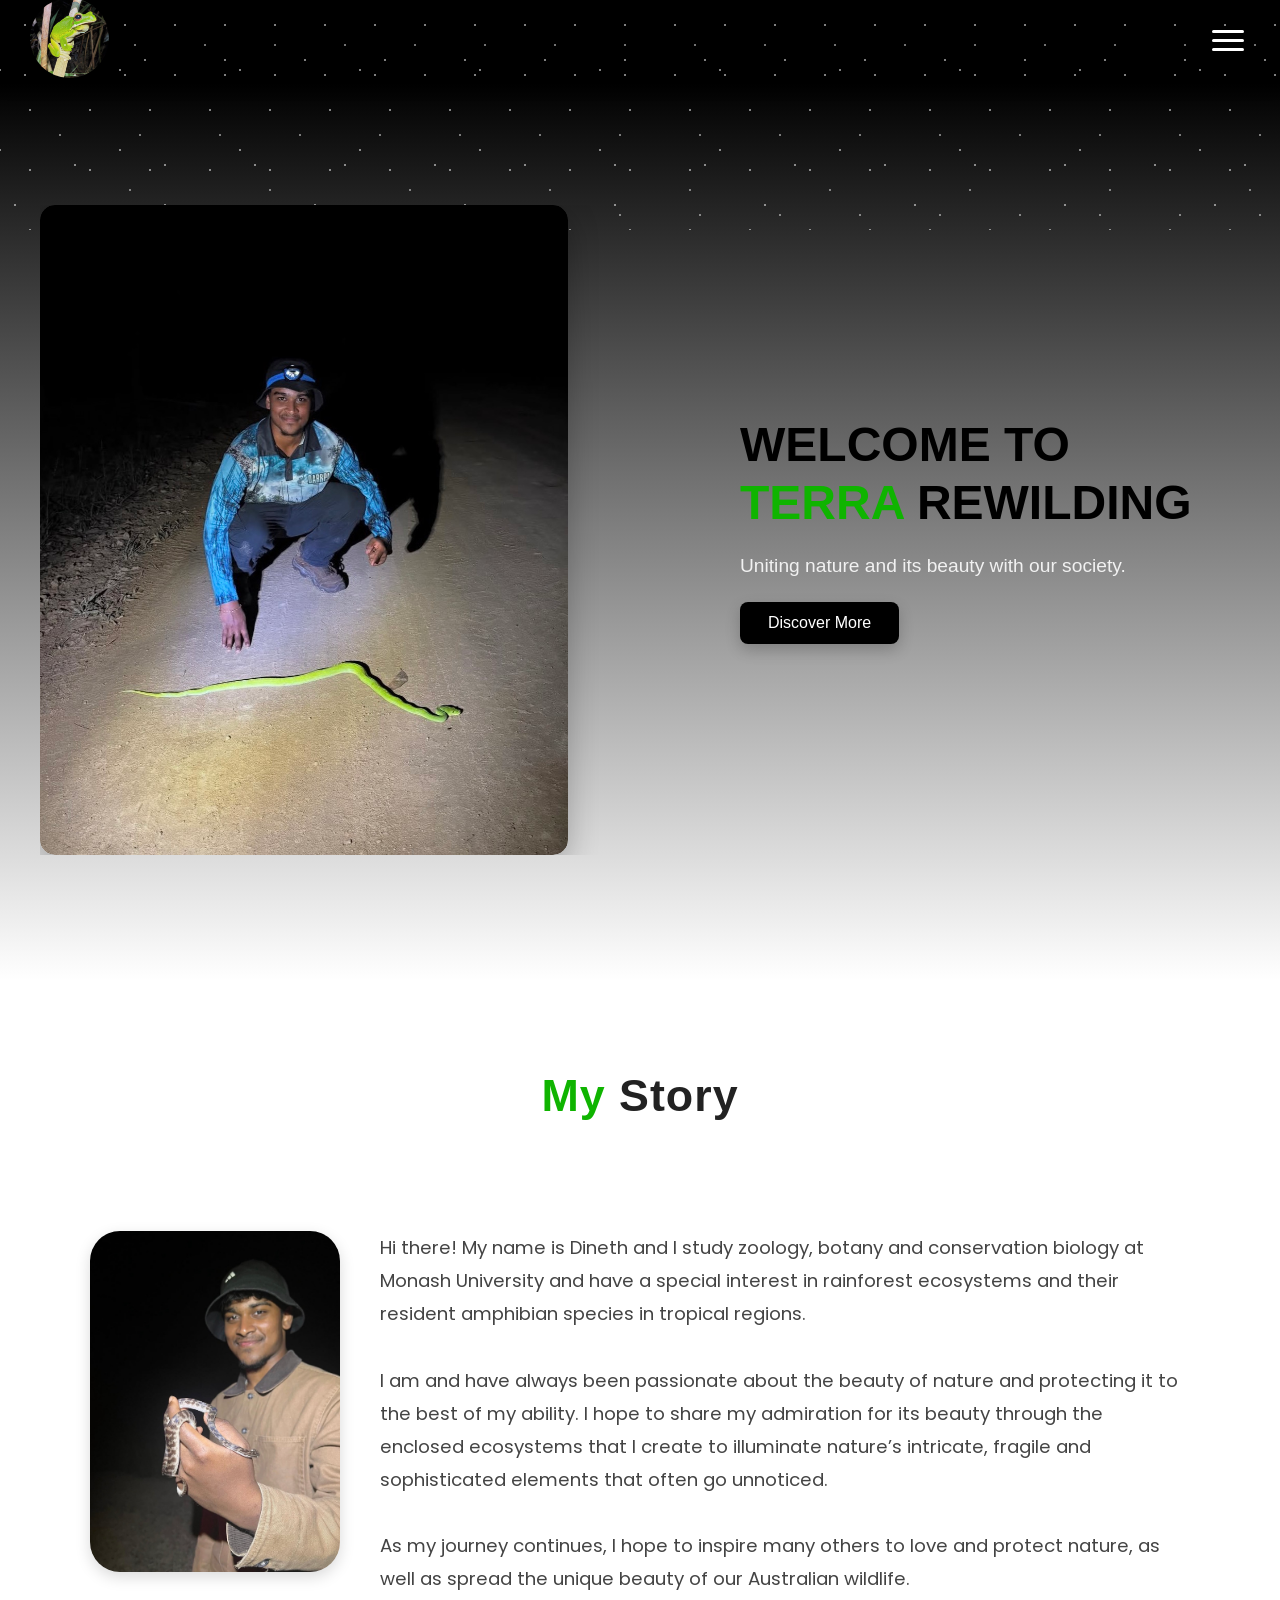
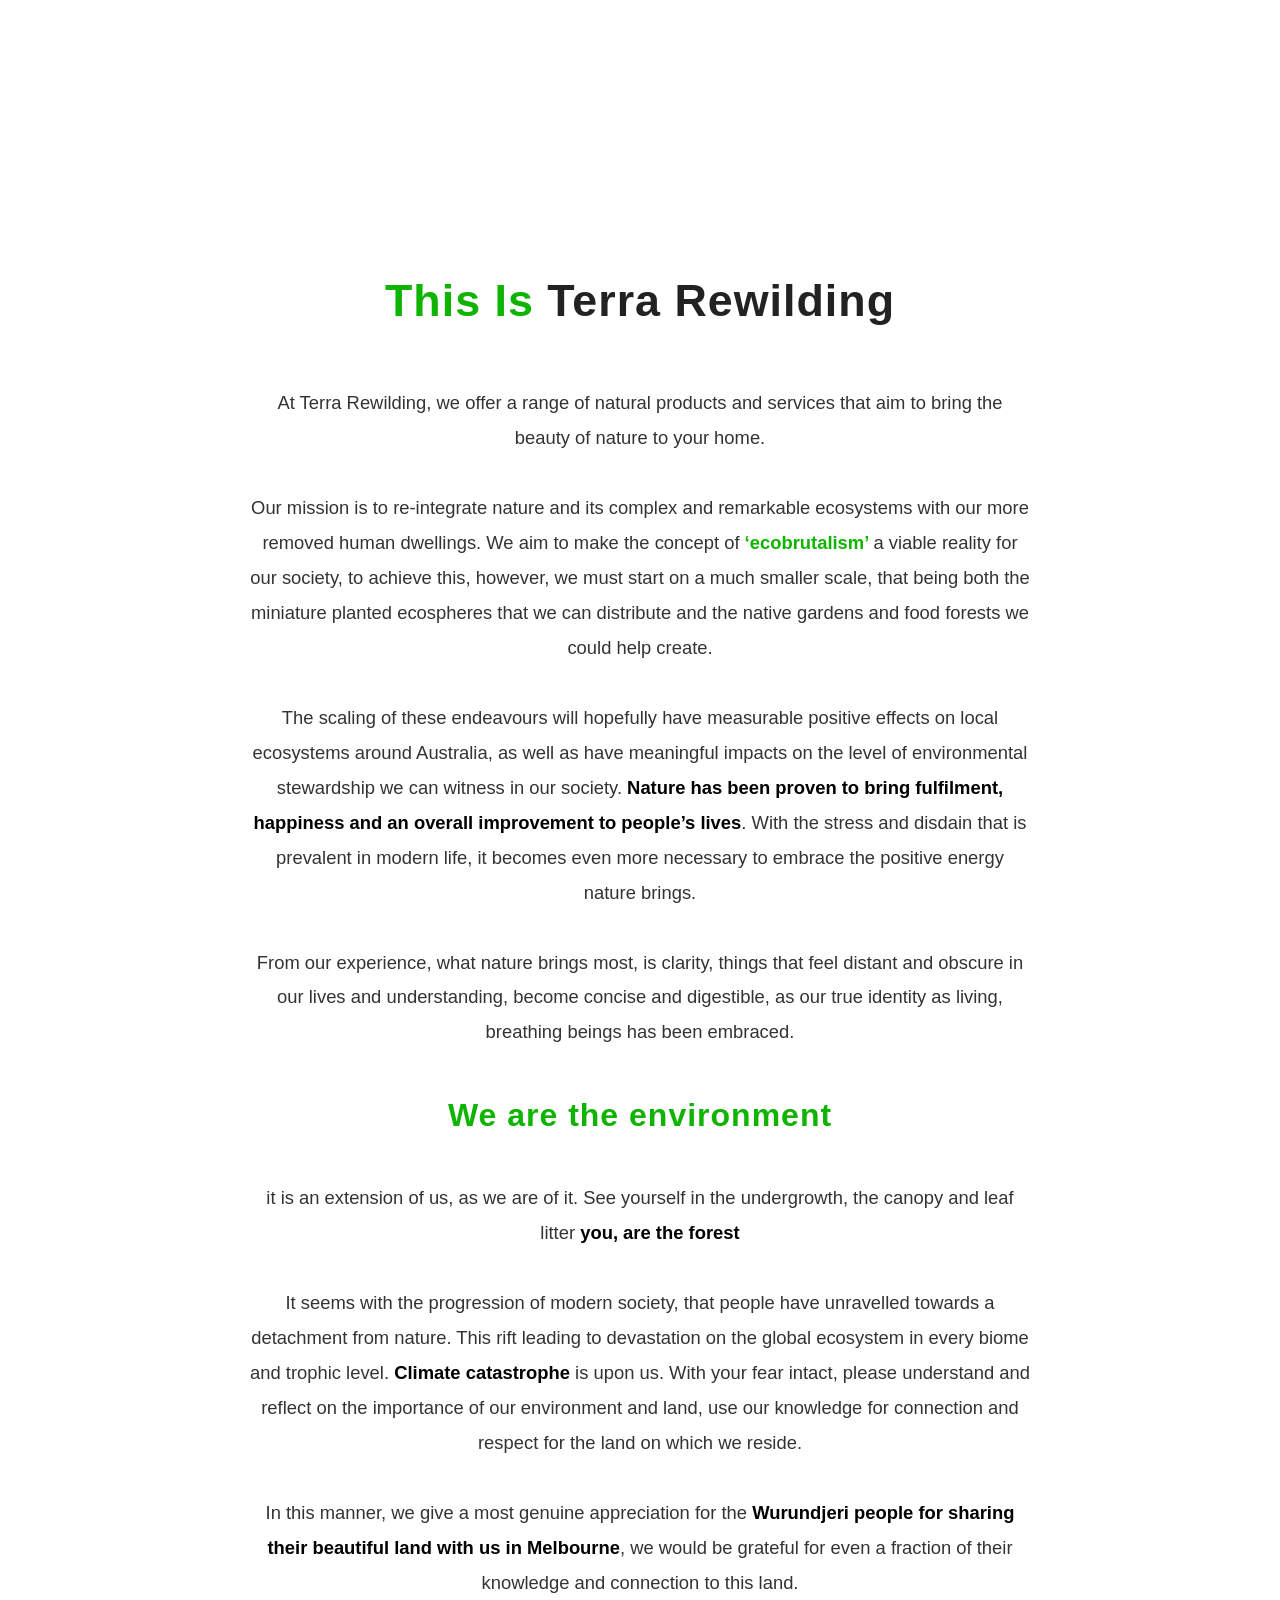
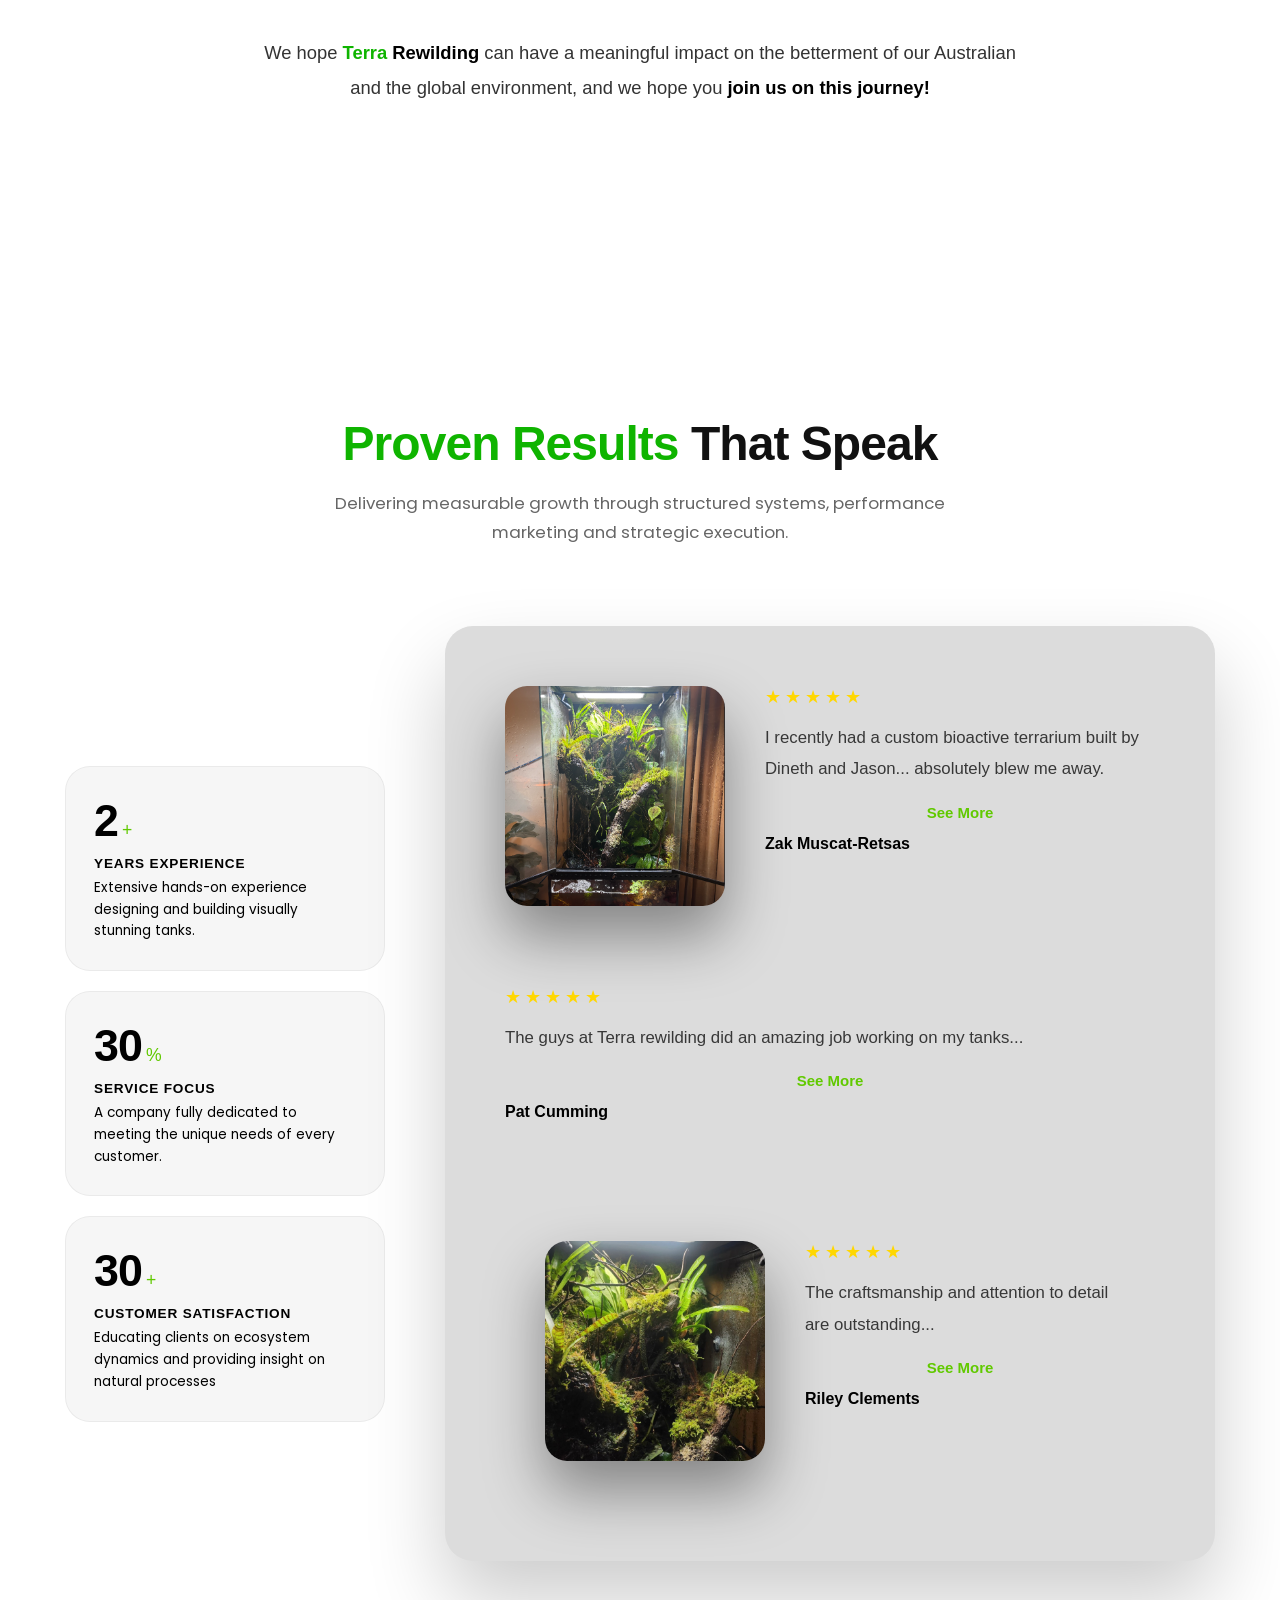
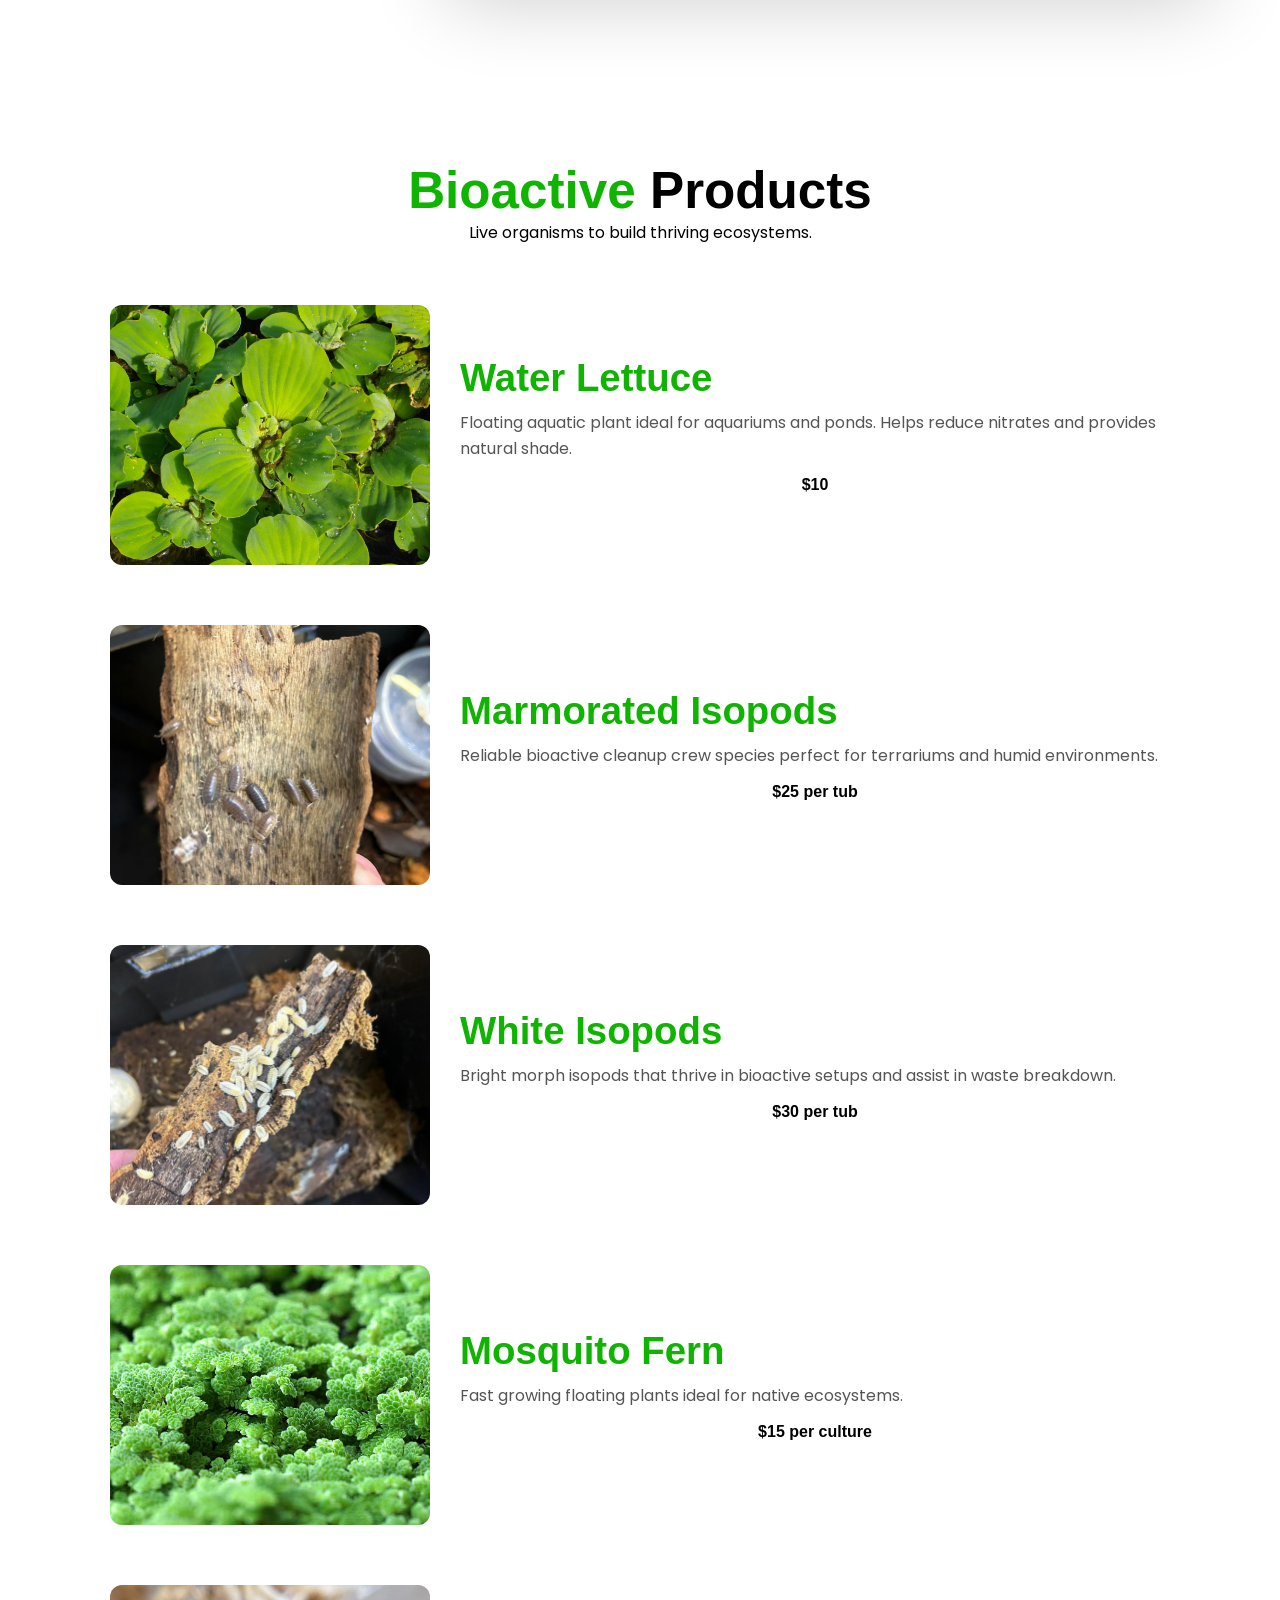
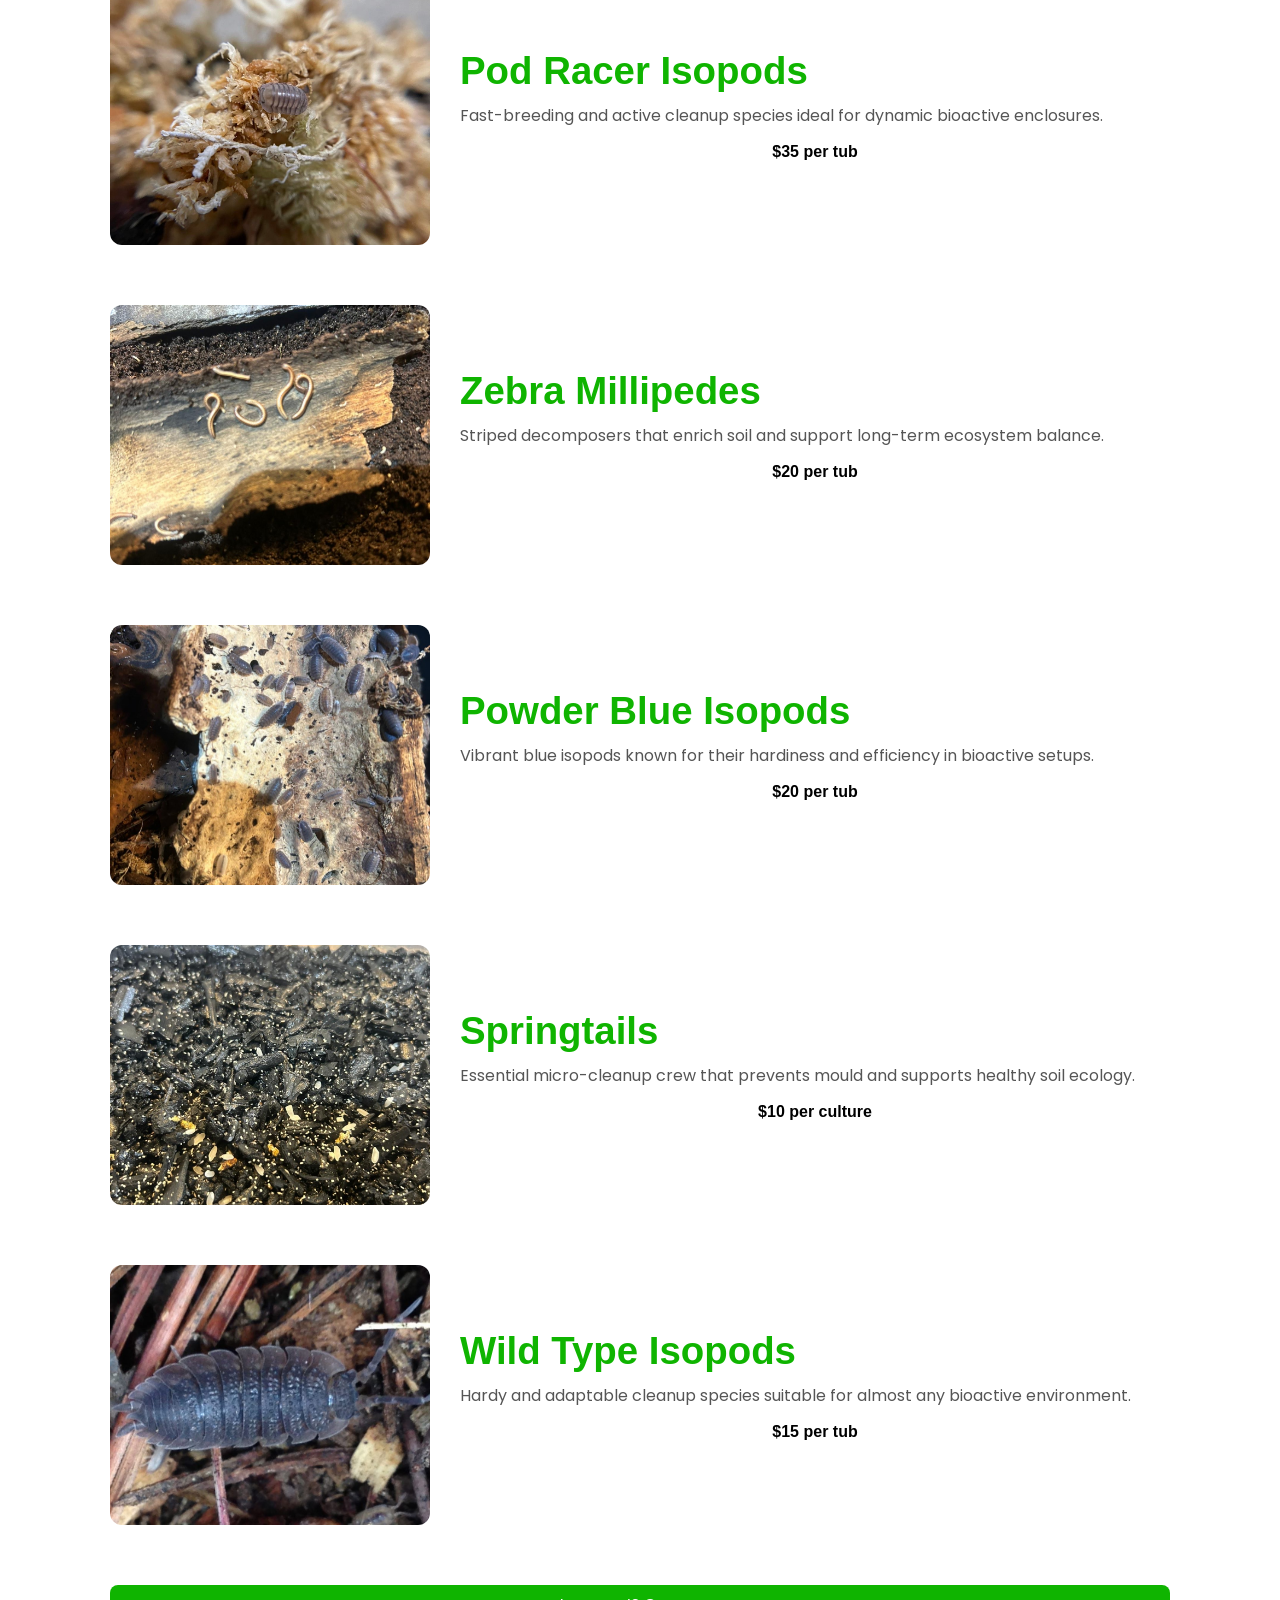
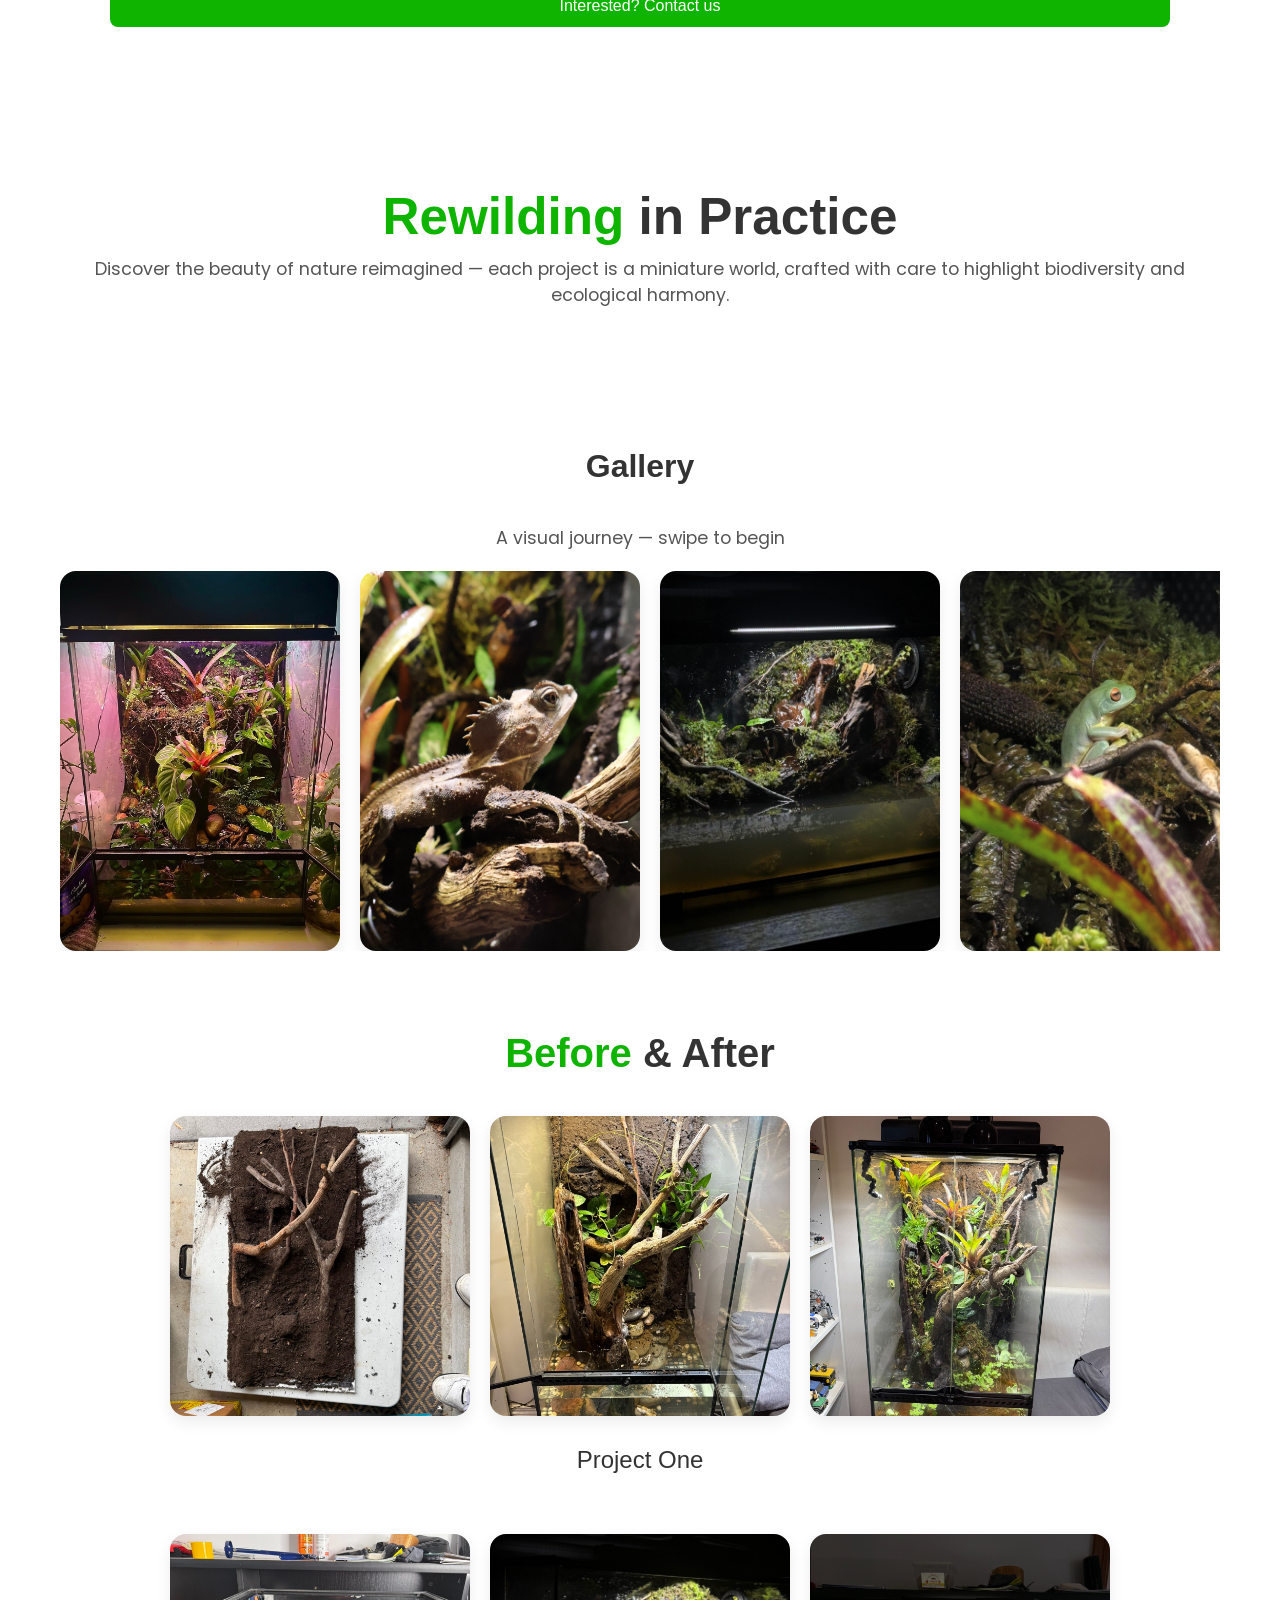
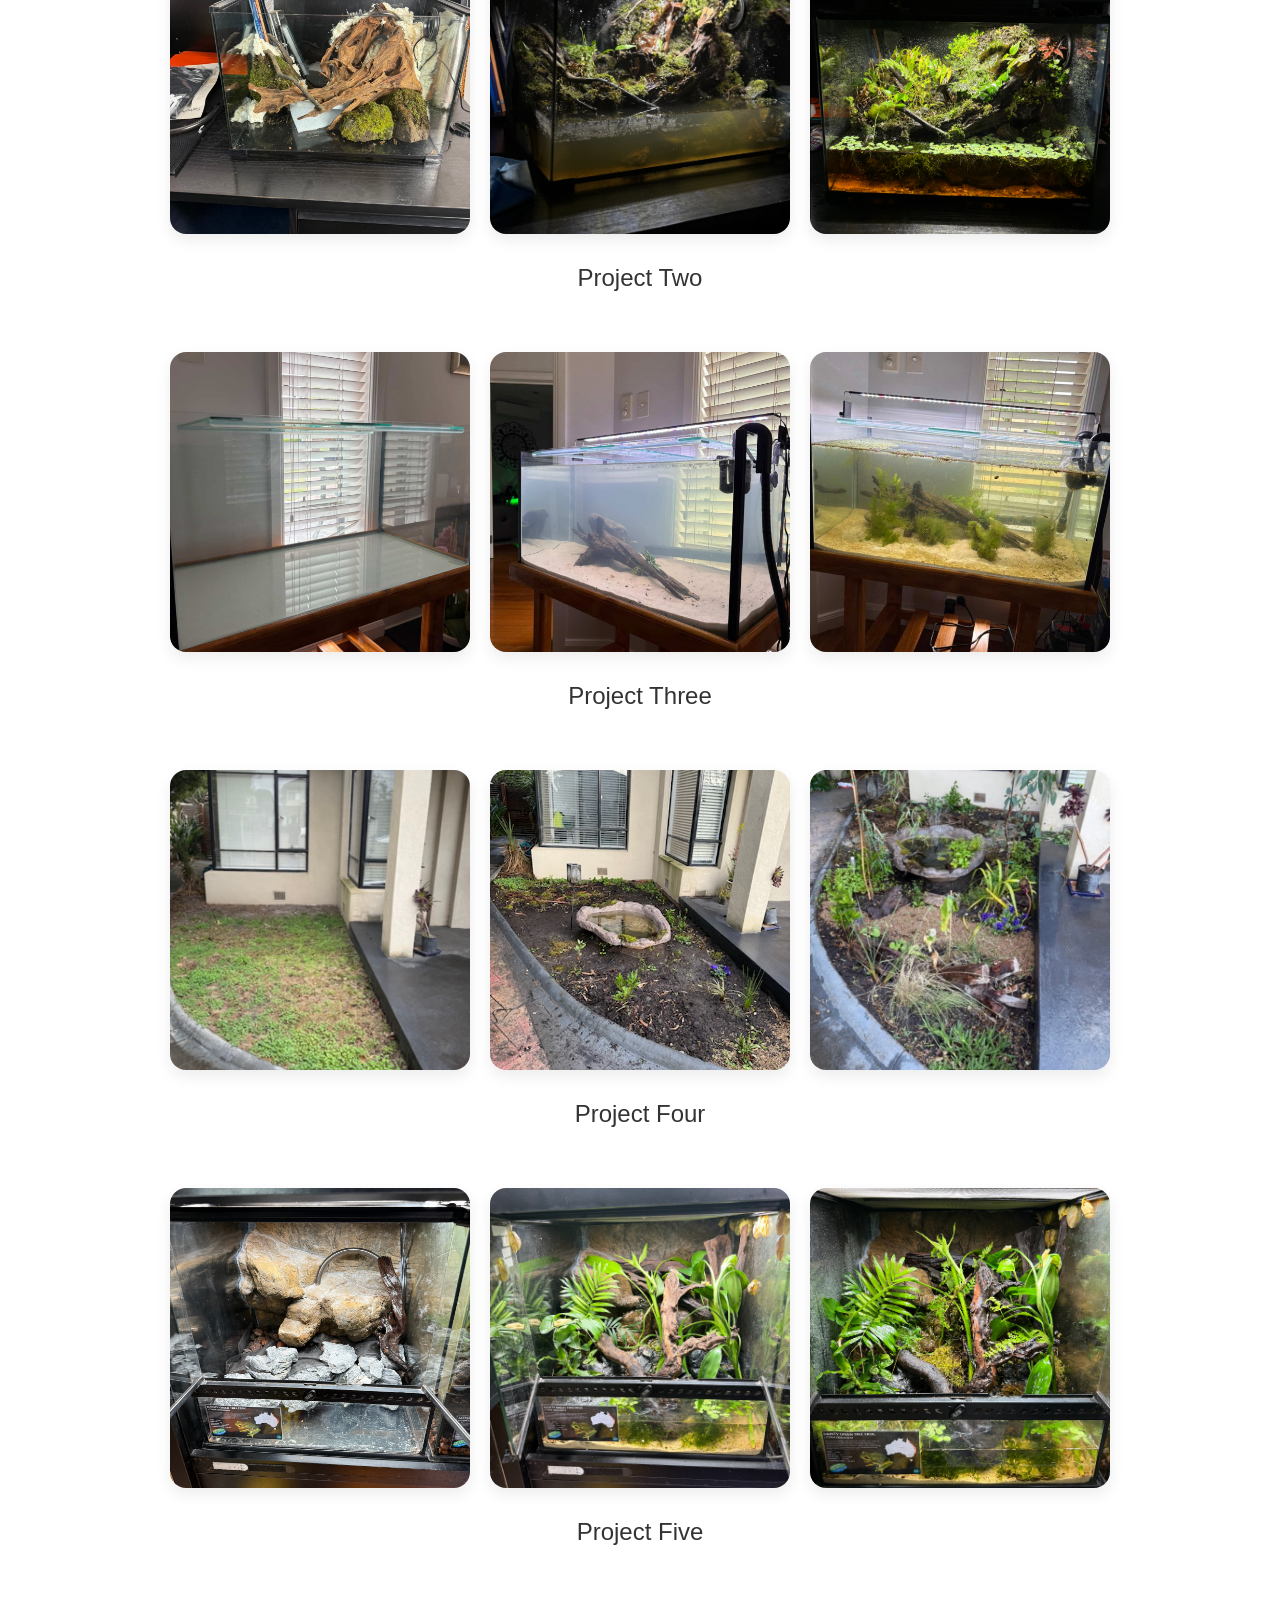
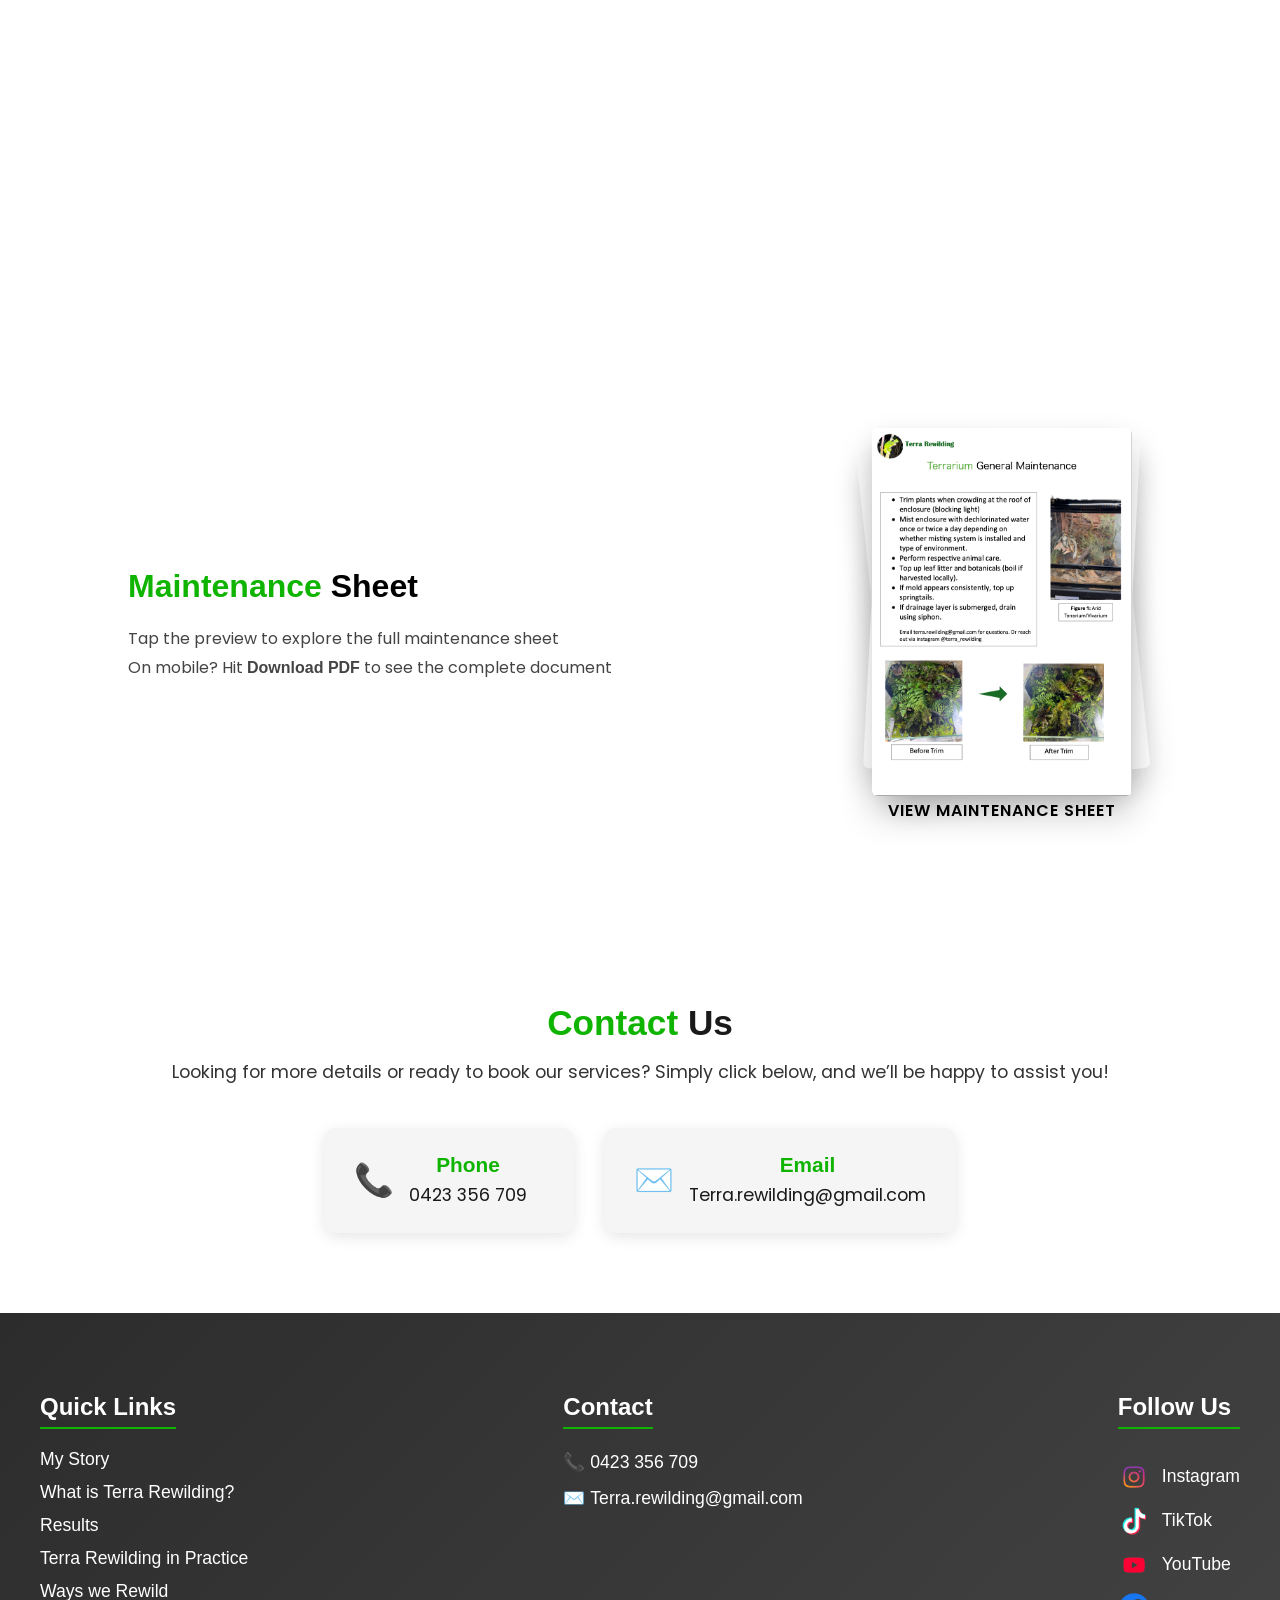
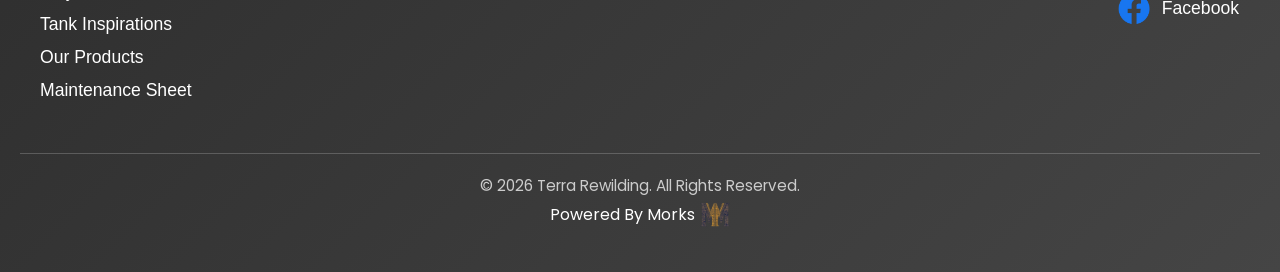
==== main.html @ 2441219f "Removed video section added more projects" ====
<!DOCTYPE html>
<html lang="en">
<head>
  <meta charset="UTF-8">
  <meta name="viewport" content="width=device-width, initial-scale=1.0">
  <title>Terra Rewilding - Home</title>
  <link rel="stylesheet" href="main.css">
  <link href="https://fonts.googleapis.com/css2?family=Caveat:wght@700&family=Poppins:wght@400;500;600&display=swap" rel="stylesheet">

</head>

<body>
  <!-- ⭐ Loading Screen -->
  <div class="loading-screen" id="loader">
    <h1 class="company-name">
      <span class="terra"><strong>Terra</strong></span>
      <span class="rewilding"><strong>Rewilding</strong></span>
    </h1>

    <div class="loader-dots">
      <span></span>
      <span></span>
      <span></span>
    </div>
    
  </div>


<!-- ================= NAV BAR ================= -->
<nav class="navbar">

  <!-- Left: Logo -->
  <div class="nav-logo">
    <img
      src="herophotos/4.jpg"
      alt="Terra Rewilding Logo"
      onclick="location.reload()"
    >
  </div>

  <!-- Center -->
  <div class="nav-center"></div>

  <!-- Right -->
  <div class="nav-right">
    <!-- Hamburger (DESKTOP + MOBILE) -->
    <div class="hamburger" onclick="toggleMenu()" role="button" aria-label="Toggle menu" aria-expanded="false">
      <span></span>
      <span></span>
      <span></span>
    </div>
  </div>

</nav>
<!-- =============== END NAV BAR =============== -->


<!-- ================= DROPDOWN MENU ================= -->
<div class="mobile-menu" id="mobileMenu" role="menu">
  <div class="stars"></div>

  <a href="#me" onclick="closeMenu()">My Story</a>
  <a href="#about" onclick="closeMenu()">What is Terra Rewilding?</a>
  <a href="#review" onclick="closeMenu()">Results</a>
  <a href="#profile" onclick="closeMenu()">Terra Rewilding in Practice</a>
  <a href="#services" onclick="closeMenu()">Ways we Rewild</a>
  <a href="#Inspirations" onclick="closeMenu()">Tank Inspirations</a>
  <a href="#products" onclick="closeMenu()">Our Products</a>
  <a href="#Maintenance" onclick="closeMenu()">Maintenance Sheet</a>
  <a href="#contact" onclick="closeMenu()">Contacts</a>
</div>




  <!-- ================= HERO SECTION ================= -->
  <section class="hero-section">
    <div class="hero-container">

      <!-- Left: Photo Slider -->
      <div class="hero-left">
        <div class="slider hero-slider">
          <div class="slide active">
            <img src="herophotos/2.jpg" alt="Nature Photo 2">
          </div>
          <div class="slide">
            <img src="herophotos/3.jpg" alt="Nature Photo 3">
          </div>
          <div class="slide">
            <img src="herophotos/4.jpg" alt="Nature Photo 4">
          </div>
          <div class="slide">
            <img src="herophotos/5.jpg" alt="Nature Photo 5">
          </div>
        </div>
      </div>

      <!-- Right: Hero Text -->
      <div class="hero-right">
        <h1 class="hero-title"> WELCOME TO
          <span class="green"> TERRA</span> REWILDING</h1>
        
        <p>
          Uniting nature and its beauty with our society. 
        </p>
        <a href="#me" class="discover-btn">Discover More</a>
      </div>

    </div>
  </section>
  <!-- =============== END HERO SECTION =============== -->




  <!-- ================= ABOUT ME SECTION ================= -->
  <section id="me" class="me-section">
    <div class="aboutme-container">
      <h2 class="section-title">
        <span class="green">My</span> Story
      </h2>

      <div class="aboutme-content">
        <div class="aboutme-image">
          <img src="photos/Dineth.jpg" alt="Portrait of Dineth">
        </div>

        <div class="aboutme-text">
          <p>
            Hi there! My name is Dineth and I study zoology, botany and conservation biology at Monash University and have a special interest in rainforest ecosystems and their resident amphibian species in tropical regions. <br> <br>

            I am and have always been passionate about the beauty of nature and protecting it to the best of my ability. I hope to share my admiration for its beauty through the enclosed ecosystems that I create to illuminate nature’s intricate, fragile and sophisticated elements that often go unnoticed. <br> <br>
            
            As my journey continues, I hope to inspire many others to love and protect nature, as well as spread the unique beauty of our Australian wildlife.          </p>
        </div>
      </div>
    </div>
  </section>
  <!-- =============== END ABOUT ME ================= -->



<!-- ================= ABOUT US SECTION ================= -->
<section id="about" class="aboutus-section">
  <div class="aboutus-container">

    <h2 class="section-title">
      <span class="green">This Is</span> Terra Rewilding
    </h2>

    <div class="aboutus-text">
      <p>
At Terra Rewilding, we offer a range of natural products and services that aim to bring the beauty of nature to your home. <br> <br>
Our mission is to re-integrate nature and its complex and remarkable ecosystems with our more removed human dwellings. We aim to make the concept of <strong> <span class="green">‘ecobrutalism’</span> </strong> a viable reality for our society, to achieve this, however, we must start on a much smaller scale, that being both the miniature planted ecospheres that we can distribute and the native gardens and food forests we could help create. <br> <br>
The scaling of these endeavours will hopefully have measurable positive effects on local ecosystems around Australia, as well as have meaningful impacts on the level of environmental stewardship we can witness in our society. <strong> Nature has been proven to bring fulfilment, happiness and an overall improvement to people’s lives</strong>. With the stress and disdain that is prevalent in modern life, it becomes even more necessary to embrace the positive energy nature brings.<br> <br>
From our experience, what nature brings most, is clarity, things that feel distant and obscure in our lives and understanding, become concise and digestible, as our true identity as living, breathing beings has been embraced. <br> <br> <strong> <span class="we" class="green">We are the environment</span></strong><br><br> 
it is an extension of us, as we are of it. See yourself in the undergrowth, the canopy and leaf litter
<strong>you, are the forest</strong> <br> <br>
It seems with the progression of modern society, that people have unravelled towards a detachment from nature. This rift leading to devastation on the global ecosystem in every biome and trophic level. <strong>Climate catastrophe</strong> is upon us. With your fear intact, please understand and reflect on the importance of our environment and land, use our knowledge for connection and respect for the land on which we reside.<br> <br>
In this manner, we give a most genuine appreciation for the <strong>Wurundjeri people for sharing their beautiful land with us in Melbourne</strong>, we would be grateful for even a fraction of their knowledge and connection to this land. <br> <br>We hope <strong><span class="green">Terra</span> Rewilding</strong> can have a meaningful impact on the betterment of our Australian and the global environment, and we hope you<strong> join us on this journey! </strong>
      </p>
    </div>

  </div>
</section>
<!-- =============== END ABOUT US ================= -->







<!------------Rewvies-->

<section class="premium-section" id="review">
  <div class="section-header">
    <h2><span class="green">Proven Results</span> That Speak</h2>
    <p>
      Delivering measurable growth through structured systems,
      performance marketing and strategic execution.
    </p>
  </div>

  <div class="premium-container">

    <!-- LEFT STATS -->
    <div class="stats">

      <div class="stat-card">
        <div class="stat-number">
          <span class="counter" data-target="5">0</span>
          <span class="suffix">+</span>
        </div>
        <h4>Years Experience</h4>
        <p>Extensive hands-on experience designing and building visually stunning tanks.</p>
      </div>

      <div class="stat-card">
        <div class="stat-number">
          <span class="counter" data-target="100">0</span>
          <span class="suffix">%</span>
        </div>
        <h4>Service Focus</h4>
        <p>A company fully dedicated to meeting the unique needs of every customer.</p>
      </div>

      <div class="stat-card">
        <div class="stat-number">
          <span class="counter" data-target="100">0</span>
          <span class="suffix">+</span>
        </div>
        <h4>Customer Satisfaction</h4>
        <p>Educating clients on ecosystem dynamics and providing insight on natural processes</p>
      </div>

    </div>

    <!-- RIGHT REVIEW -->
    <div class="review-wrapper">
      <div class="review-track">

        <!-- REVIEW 1 -->
        <div class="review active">
          <img src="review-img/zak1.png" alt="Zak Review">

          <div class="review-content">
            <div class="stars">★★★★★</div>

            <p class="review-text">
              <span class="short-text">
                I recently had a custom bioactive terrarium built by Dineth and Jason... absolutely blew me away.
              </span>

              <span class="full-text">
                I recently had a custom bioactive terrarium built by Dineth and Jason for my Boyd’s forest dragons, and the result honestly blew me away.

                The level of detail is next level, they’ve gone to incredible lengths to replicate the exact terrain and environment these animals come from. It doesn’t just look amazing, it feels like a real, living ecosystem.
                
                Every element has clearly been thought through and placed with purpose, creating something that’s both visually incredible and perfectly suited for the animal it’s built for.
                
                What really stood out was their knowledge and craftsmanship. This isn’t just a terrarium, it’s a fully self sustaining environment designed to replicate nature as closely as possible, and you can tell they genuinely care about getting it right.
                
                The whole process was seamless, and the final product exceeded expectations in every way.
                
                If you’re even considering going bioactive, do yourself a favour and go with Dineth and Jason. This is seriously top tier work.
              </span>
            </p>

            <button class="see-more-btn">See More</button>

            <div class="review-meta">
              <h3>Zak Muscat-Retsas</h3>
            </div>
          </div>
        </div>

        <!-- REVIEW 2 -->
        <div class="review">
          <div class="review-content">
            <div class="stars">★★★★★</div>

            <p class="review-text">
              <span class="short-text">
                The guys at Terra rewilding did an amazing job working on my tanks...
              </span>

              <span class="full-text">
                The guys at Terra rewilding did an amazing job working on a few of my tanks. They set up some amazing habitats for some different gecko species. They did a great job adjusting the tanks to my specific needs and those of the species involved. Every time I feed the geckos I can see them using the entire habitat and the tanks look much more interesting than a basic sand and ornament set up. It’s cool to see the plants growing in. Would definitely give these guys a call if you want a custom natural habitat for your pets!
        
                
              </span>
            </p>

            <button class="see-more-btn">See More</button>

            <div class="review-meta">
              <h3>Pat Cumming</h3>
            </div>
          </div>
        </div>

        <!-- REVIEW 3 -->
        <div class="review">

          <div class="review active">
          <img src="review-img/zak.jpg" alt="Zak Review">

          <div class="review-content">

            <div class="stars">★★★★★</div>

            <p class="review-text">
              <span class="short-text">
                The craftsmanship and attention to detail are outstanding...
              </span>

              <span class="full-text">
                The craftsmanship and attention to detail are outstanding and it’s clear a lot of care went into designing something both beautiful and functional for the animals. Everything was professionally finished, well thought out and designed to a very high standard. Communication throughout the process was excellent and the final result exceeded my expectations. I highly recommend to anyone looking for a high-quality custom terrarium hardscape
              </span>
            </p>

            <button class="see-more-btn">See More</button>

            <div class="review-meta">
              <h3>Riley Clements</h3>
            </div>
          </div>
          </div>
        </div>

      </div>
    </div>

  </div>
</section>

  <!-- ================= END OF REWIVES ================= -->

  <section id="products">

    <div class="products-header">
      <h2><span class="green">Bioactive</span> Products</h2>
      <p>Live organisms to build thriving ecosystems.</p>
    </div>
  
    <!-- WATER LETTUCE -->
    <div class="product-item">
      <img src="products/water.png" alt="Water Lettuce">
      <div class="product-info">
        <h3>Water Lettuce</h3>
        <p>Floating aquatic plant ideal for aquariums and ponds. Helps reduce nitrates and provides natural shade.</p>
        <div class="price">$10</div>
      </div>
    </div>
  
    <!-- MARMORATED ISOPODS -->
    <div class="product-item">
      <img src="products/marmoratediso.png" alt="Marmorated Isopods">
      <div class="product-info">
        <h3>Marmorated Isopods</h3>
        <p>Reliable bioactive cleanup crew species perfect for terrariums and humid environments.</p>
        <div class="price">$25 per tub</div>
      </div>
    </div>
  
    <!-- WHITE ISOPODS -->
    <div class="product-item">
      <img src="products/whiteiso.png" alt="White Isopods">
      <div class="product-info">
        <h3>White Isopods</h3>
        <p>Bright morph isopods that thrive in bioactive setups and assist in waste breakdown.</p>
        <div class="price">$30 per tub</div>
      </div>
    </div>
  
    <!-- MOSQUITO LARVAE -->
    <div class="product-item">
      <img src="products/mosquito.png" alt="Mosquito Fern">
      <div class="product-info">
        <h3>Mosquito Fern</h3>
        <p>Fast growing floating plants ideal for native ecosystems.</p>
        <div class="price">$15 per culture</div>
      </div>
    </div>
  
    <!-- POD RACER ISOPODS -->
    <div class="product-item">
      <img src="products/racer.png" alt="Pod Racer Isopods">
      <div class="product-info">
        <h3>Pod Racer Isopods</h3>
        <p>Fast-breeding and active cleanup species ideal for dynamic bioactive enclosures.</p>
        <div class="price">$35 per tub</div>
      </div>
    </div>
  
    <!-- ZEBRA MILLIPEDE -->
    <div class="product-item">
      <img src="products/zebra.png" alt="Zebra Millipedes">
      <div class="product-info">
        <h3>Zebra Millipedes</h3>
        <p>Striped decomposers that enrich soil and support long-term ecosystem balance.</p>
        <div class="price">$20 per tub</div>
      </div>
    </div>
  
    <!-- POWDER BLUE ISOPODS -->
    <div class="product-item">
      <img src="products/powerblue.png" alt="Powder Blue Isopods">
      <div class="product-info">
        <h3>Powder Blue Isopods</h3>
        <p>Vibrant blue isopods known for their hardiness and efficiency in bioactive setups.</p>
        <div class="price">$20 per tub</div>
      </div>
    </div>
  
    <!-- SPRINGTAILS -->
    <div class="product-item">
      <img src="products/spring.png" alt="Springtails">
      <div class="product-info">
        <h3>Springtails</h3>
        <p>Essential micro-cleanup crew that prevents mould and supports healthy soil ecology.</p>
        <div class="price">$10 per culture</div>
      </div>
    </div>
  
    <!-- WILD TYPE ISOPODS -->
    <div class="product-item">
      <img src="products/wild.png" alt="Wild Type Isopods">
      <div class="product-info">
        <h3>Wild Type Isopods</h3>
        <p>Hardy and adaptable cleanup species suitable for almost any bioactive environment.</p>
        <div class="price">$15 per tub</div>
      </div>
    </div>

    <a href="#contact" class="contact-btn">Interested? Contact us</a>

  
  </section>

  <!-- ================= PROFILE / PORTFOLIO SECTION ================= -->
  <section id="profile" class="portfolio-section">

    <!-- INTRO -->
    <div class="portfolio-box intro-box">
      <h2>
       <span class="green">Rewilding</span> in Practice
      </h2>
      <p>Discover the beauty of nature reimagined — each project is a miniature world, crafted with care to highlight biodiversity and ecological harmony.</p>
    </div>

       <!-- ===== HORIZONTAL SCROLLER ===== -->
       <div class="profile-scroll-wrapper">
        <h3 class="Gal">Gallery</h3>
        <p class="gla-words">A visual journey — swipe to begin </p>
        <div class="profile-scroll">
          <img src="Slider_photos/1.jpg">
          <img src="Slider_photos/2.jpg">
          <img src="Slider_photos/3.jpg">
          <img src="Slider_photos/4.jpg">
          <img src="Slider_photos/5.jpg">
          <img src="Slider_photos/8.jpg">
          <img src="Slider_photos/9.png">
          <img src="Slider_photos/10.png">
          <img src="Slider_photos/13.png">
          <img src="Slider_photos/19.png">
          <img src="Slider_photos/20.png">
          <img src="Slider_photos/22.png">
        </div>
      </div>

    <!-- BEFORE & AFTER TITLE -->
    <h2 class="before-after-title">
      <span class = "green">Before</span> & After
    </h2>

    <!-- ===== BEFORE / AFTER GRID ===== -->
    <div class="before-after-grid">

      <!-- Project One -->
      <div class="before-after-box">
        <div class="before-after-images">
          <img src="Project_Photo/1.1.jpg" alt="Project One Before">
          <img src="Project_Photo/1.2.jpg" alt="Project One Middle">
          <img src="Project_Photo/1.3.jpg" alt="Project One After">
        </div>
        <h3>Project One</h3>
      </div>

      <!-- Project Two -->
      <div class="before-after-box">
        <div class="before-after-images">
          <img src="Project_Photo/2.1.jpg" alt="Project Two Before">
          <img src="Project_Photo/2.2.png" alt="Project Two Middle">
          <img src="Project_Photo/2.3.png" alt="Project Two After">
        </div>
        <h3>Project Two</h3>
      </div>

            <!-- Project Three -->
            <div class="before-after-box">
              <div class="before-after-images">
                <img src="Project_Photo/3.1.png" alt="Project Two Before">
                <img src="Project_Photo/3.2.png" alt="Project Two Middle">
                <img src="Project_Photo/3.3..png" alt="Project Two After">
              </div>
              <h3>Project Three</h3>
            </div>

             <!-- Project Four -->
              <div class="before-after-box">
                 <div class="before-after-images">
                   <img src="Project_Photo/4.1.png" alt="Project Two Before">
                  <img src="Project_Photo/4.2.png" alt="Project Two Middle">
                  <img src="Project_Photo/4.3.png" alt="Project Two After">
                </div>
                <h3>Project Four</h3>
               </div>

               <!-- Project Five -->
                 <div class="before-after-box">
                    <div class="before-after-images">
                      <img src="Project_Photo/5.1.png" alt="Project Two Before">
                      <img src="Project_Photo/5.2.png" alt="Project Two Middle">
                      <img src="Project_Photo/5.3.png" alt="Project Two After">
                    </div>
                  <h3>Project Five</h3>
                </div>

    </div>

  </section>


  <section id="services">
    <div class="services-main">
      <h2><span class="green">Ways We </span> Rewild</h2>
      <p class="services-desc">Nature-designed ecosystems, built with intention.</p>
  
      <div class="services-boxes">

        <div class="service-box left">
          <h3>Biotopes</h3>
  
          <p class="service-text">
            <span class="short-text">
              Recreate a place from nature you love...
            </span>
  
            <span class="full-text">
              We recreate real-world ecosystems from specific locations using authentic plants, terrain, and design to fully capture that environment.
            </span>
          </p>
  
          <button class="see-more-btn">See More</button>
        </div>

        <div class="service-box right">
          <h3>Paludariums</h3>
  
          <p class="service-text">
            <span class="short-text">
              A blend of land and water ecosystems...
            </span>
  
            <span class="full-text">
              Enclosed environments combining aquatic and terrestrial zones, perfect for frogs, fish, and invertebrates, creating a dynamic natural ecosystem.
            </span>
          </p>
  
          <button class="see-more-btn">See More</button>
        </div>

        <div class="service-box left">
          <h3>Native Gardens</h3>
  
          <p class="service-text">
            <span class="short-text">
              Landscapes designed to support biodiversity...
            </span>
  
            <span class="full-text">
              Carefully designed landscapes using local ecosystems to create habitats for native species while improving soil health and sustainability.
            </span>
          </p>
  
          <button class="see-more-btn">See More</button>
        </div>


        <div class="service-box right">
          <h3>Aquariums</h3>
  
          <p class="service-text">
            <span class="short-text">
              Sophisticated aquatic environments designed for longevity...
            </span>
  
            <span class="full-text">
              Sophisticated aquatic environments that utilise ecosystem dynamics to create functional, long-lasting systems that bring out natural behaviours and enrich aquatic life.
            </span>
          </p>
  
          <button class="see-more-btn">See More</button>
        </div>

  
        <div class="service-box left">
          <h3>Terrariums</h3>
  
          <p class="service-text">
            <span class="short-text">
              Terrestrial ecospheres that mimic unique environments around the world...
            </span>
  
            <span class="full-text">
              Terrestrial ecospheres that mimic the ancient beauty of unique environments around the world, from tropical rainforests to arid deserts, these enclosed spaces could bring biodiverse complexity to you and your animals.
            </span>
          </p>
  
          <button class="see-more-btn">See More</button>
        </div>

  
      </div>
    </div>
  </section>



  <section id="Inspirations">

    <div class="inspiration-header">
      <h2><span class="green">Real World</span> Tank Inspirations</h2>
      <p>Discover real-world aquatic environments and bring their beauty into your own tank.</p>
    </div>
  
    <div class="inspiration-slider">
      <div class="card active" data-env="terrariums">Terrariums</div>
      <div class="card" data-env="aquariums">Aquariums</div>
      <div class="card" data-env="paludariums">Paludariums</div>
    </div>
  
    <div class="inspiration-content">
      <h3 id="env-title"></h3>
      <p id="env-desc"></p>
      <div class="photo-grid" id="photo-grid">
        <!-- 3 images slots only -->
        <img src="" alt="">
        <img src="" alt="">
      </div>
    </div>
  </section> 









<!-- ===== MAINTENANCE SHEET SECTION ===== -->
<section id="Maintenance" class="safe-data-sheet">

  <div class="safe-wrapper">

    <!-- LEFT TEXT -->
    <div class="safe-text">
      <h2> <span class="green">Maintenance</span> Sheet </h2>
      <p>
        Tap the preview to explore the full maintenance sheet<br>
         On mobile? Hit <strong>Download PDF</strong> to see the complete document
      </p>
    </div>

    <!-- RIGHT PREVIEW -->
    <div class="safe-preview">
      <div
        class="paper-link"
        role="button"
        tabindex="0"
        onclick="openPDF()"
      >
        <div class="paper-stack">
          <span class="back-page"></span>
          <span class="mid-page"></span>
          <img
            class="top-page-img"
            src="PDF/frontpdf.png"
            alt="Maintenance sheet PDF preview"
          />
        </div>
      </div>

      <div class="words">
        <p>VIEW MAINTENANCE SHEET</p>
      </div>
    </div>

  </div>
</section>

<!-- ===== PDF MODAL ===== -->
<div
  id="pdfModal"
  class="pdf-modal"
  onclick="closePDF(event)"
>

  <div class="pdf-content">

    <button
      class="close-btn"
      aria-label="Close PDF preview"
      onclick="closePDF()"
    >
      ✕
    </button>

    <iframe
      id="pdfFrame"
      src="PDF/Terra-Rewilding-PDF.pdf"
      title="Terra Rewilding Maintenance Sheet"
    ></iframe>

    <a
      href="PDF/Terra-Rewilding-PDF.pdf"
      download
      class="download-btn"
    >
      Download PDF
    </a>

  </div>
</div>





<!-- ===== START OF CONTACT SECTION ===== -->
<section id="contact" class="contact-section">
  <div class="portfolio-container">

    <!-- Heading and Description -->
    <h2><span class="green">Contact</span> Us</h2>
    <p class="contact-intro">
      Looking for more details or ready to book our services? Simply click below, and we’ll be happy to assist you!</p>
    <!-- Contact Boxes -->
    <div class="contact-boxes">

      <!-- Phone Box -->
      <a
        href="tel:+0423356709"
        class="contact-box"
        role="button"
        tabindex="0"
      >
        <div class="contact-icon">📞</div>
        <div class="contact-info">
          <h3>Phone</h3>
          <p>0423 356 709</p>
        </div>
      </a>

      <!-- Email Box -->
      <a
        href="mailto:Terra.rewilding@gmail.com"
        class="contact-box"
        role="button"
        tabindex="0"
      >
        <div class="contact-icon">✉️</div>
        <div class="contact-info">
          <h3>Email</h3>
          <p>Terra.rewilding@gmail.com</p>
        </div>
      </a>

    </div>

  </div>
</section>
<!-- ===== END OF CONTACT SECTION ===== -->








  <!-- ================= FOOTER ================= -->
  <footer class="footer-section">
    <div class="footer-container">

      <!-- Quick Links -->
      <div class="footer-links">
        <h3>Quick Links</h3>
        <a href="#me">My Story</a>
        <a href="#about">What is Terra Rewilding?</a>
        <a href="#review">Results</a>
        <a href="#profile" >Terra Rewilding in Practice</a>
        <a href="#services">Ways we Rewild</a>
        <a href="#Inspirations">Tank Inspirations</a>
        <a href="#products">Our Products</a>
        <a href="#Maintenance">Maintenance Sheet</a>
      </div>

      <!-- Contact Info -->
      <div class="footer-contact">
        <h3>Contact</h3>
        <p>📞 <a href="tel:+0423356709">0423 356 709</a></p>
        <p>✉️ <a href="mailto:Terra.rewilding@gmail.com">Terra.rewilding@gmail.com</a></p>
      </div>

      <!-- Social Links -->
      <div class="footer-social">
        <h3>Follow Us</h3>
        <a class="social-link" href="https://www.instagram.com/terra_rewilding" target="_blank" rel="noopener">
          <img src="photos/Insta-removebg-preview.png" alt="Instagram" class="social-icon-img">
          <span>Instagram</span>
        </a>
        <a class="social-link" href="https://www.tiktok.com/@terra_rewilding" target="_blank" rel="noopener">
          <img src="photos/tiktok-icon2-removebg-preview.png" alt="TikTok" class="social-icon-img">
          <span>TikTok</span>
        </a>
        <a class="social-link" href="https://www.youtube.com/@CauseAndEffect42" target="_blank" rel="noopener">
          <img src="photos/youtube.png" alt="YouTube" class="social-icon-img">
          <span>YouTube</span>
        </a>
        <a class="social-link" href="https://www.facebook.com/dineth.wijendra.3" target="_blank" rel="noopener">
          <img src="photos/facebook.png" alt="Facebook" class="social-icon-img">
          <span>Facebook</span>
        </a>
      </div>

    </div>

    <!-- Bottom Copyright -->
    <div class="footer-bottom">
      <p>© 2026 Terra Rewilding. All Rights Reserved.</p>
      <div class="michaelsoft-wrapper">
        <p class="footer-MichaelSoft">Powered By Morks</p>
        <img class="PyramidLogo" src="photos/Transparent_mainLogo.png" alt="Morks">
      </div>
    </div>

  </footer>
  <!-- ================= END FOOTER ================= -->



  <!--------Java Scrit-->
  <script src="main.js"></script>





  


</body>
</html>
---- main.css ----
/* ================= RESET DEFAULT STYLES ================= */
/* Prevent horizontal scrolling on mobile and desktop */
html, body {
  overflow-x: hidden;  /* Prevent left-right scrolling */
  width: 100%;         /* Ensure body doesn't exceed viewport width */
}

/* Optional: make sure all main sections respect viewport width */
section, .hero-container, .profile-scroll, .video-grid, .process-viewport {
  max-width: 100%;
  overflow-x: hidden;
}

h2 {
  font-size: clamp(2.5rem, 4vw, 3.2rem);
}

h3 {
  font-size: clamp(2rem, 3vw, 2.5rem);
}

h4 {
  font-size: clamp(1.8rem, 2.5vw, 2rem);
}

h5 {
  font-size: clamp(1.5rem, 2vw, 1.8rem);
}

h6 {
  font-size: clamp(1.2rem, 1.5vw, 1.5rem);
}

/* ===== MOBILE ADJUSTMENTS ===== */
@media (max-width: 768px) {
  h1 { font-size: 2.2rem; }
  h2 { font-size: 1.8rem; }
  h3 { font-size: 1.6rem; }
  h4 { font-size: 1.4rem; }
  h5 { font-size: 1.2rem; }
  h6 { font-size: 1rem; }
}

p {
  font-family: 'Poppins', sans-serif;
}





* {
  margin: 0;
  padding: 0;
  box-sizing: border-box;
  font-family: "Helvetica Neue", Arial, sans-serif;
}

body {
  padding-top: 80px; /* Space for fixed navbar */
}

html {
  scroll-behavior: smooth;
  scroll-padding-top: 80px;
}





/* ===== LOADING SCREEN ===== */
.loading-screen {
  background-color: #ffffff;
  position: fixed;
  top: 0;
  left: 0;
  width: 100%;
  height: 100dvh; /* full mobile viewport */
  display: flex;
  justify-content: center;
  align-items: center;
  z-index: 9999;
  transition: opacity 0.8s ease, visibility 0.8s ease;
  opacity: 1;
  visibility: visible;
  overflow: hidden;
}

.loading-screen.hidden {
  opacity: 0;
  visibility: hidden;
}

/* Modern viewport units fallback */
@supports (height: 100dvh) {
  .loading-screen {
    height: 100dvh;
  }
}

/* ===== COMPANY NAME ===== */
.company-name {
  font-size: clamp(2.8rem, 6vw, 5.2rem);
  font-weight: 600;
  font-family: -apple-system, BlinkMacSystemFont, "Segoe UI", Roboto, sans-serif;
  letter-spacing: 1.5px;
  display: flex;
  align-items: center;
  gap: 14px; /* spacing between Terra and Rewilding */
}

.terra {
  color: #2ecc71;
  display: inline-block;
  font-weight: 700;
  opacity: 0;
  transform: translateX(-90%) scale(0.95);
  animation: slideLeftModern 1.3s cubic-bezier(.22,.61,.36,1) forwards;
}

.rewilding {
  color: black;
  display: inline-block;
  font-weight: 500;
  opacity: 0;
  transform: translateX(90%) scale(0.95);
  animation: slideRightModern 1.3s cubic-bezier(.22,.61,.36,1) forwards;
  animation-delay: 0.18s;
}

@keyframes slideLeftModern {
  0% { opacity: 0; transform: translateX(-90%) scale(0.94); }
  70% { opacity: 1; transform: translateX(3%) scale(1.015); }
  100% { opacity: 1; transform: translateX(0) scale(1); }
}

@keyframes slideRightModern {
  0% { opacity: 0; transform: translateX(90%) scale(0.94); }
  70% { opacity: 1; transform: translateX(-3%) scale(1.015); }
  100% { opacity: 1; transform: translateX(0) scale(1); }
}

/* ===== SUBTLE LOADER (NON-INTRUSIVE) ===== */
.loader-dots {
  position: absolute;
  bottom: 120px; /* adjust if needed */
  display: flex;
  gap: 8px;
}

/* DOT STYLE */
.loader-dots span {
  width: 8px;
  height: 8px;
  background: #2ecc71; /* matches Terra */
  border-radius: 50%;
  opacity: 0.5;
  animation: dotPulse 1.4s infinite ease-in-out;
}

/* DELAY FOR WAVE EFFECT */
.loader-dots span:nth-child(2) {
  animation-delay: 0.2s;
}
.loader-dots span:nth-child(3) {
  animation-delay: 0.4s;
}

/* ANIMATION */
@keyframes dotPulse {
  0%, 80%, 100% {
    transform: scale(0.7);
    opacity: 0.4;
  }
  40% {
    transform: scale(1.3);
    opacity: 1;
  }
}



/* ================= NAVBAR ================= */
.navbar {
  display: flex;
  align-items: center;
  justify-content: space-between;
  height: 80px;
  padding: 0 30px;
  background: black;
  position: fixed;
  top: 0;
  left: 0;
  width: 100%;
  z-index: 1000;
  overflow: visible;
  box-sizing: border-box;
  backdrop-filter: blur(6px); /* modern glass effect */
  box-shadow: 0 4px 15px rgba(0,0,0,0.3);
}


/* Logo */
.nav-logo img {
  height: 80px;
  border-radius: 55px;
  cursor: pointer;
}

.nav-logo img:hover {
  transform: scale(1.05);
  transition: transform 0.3s ease;
}

/* ================= HAMBURGER ================= */

.hamburger {
  display: flex;
  flex-direction: column;
  gap: 6px;
  cursor: pointer;
  padding: 6px;
}

.hamburger span {
  width: 32px;
  height: 3px;
  background: white;
  border-radius: 3px;
  transition: 
    background 0.3s ease,
    transform 0.3s ease,
    opacity 0.3s ease;
}

.hamburger:hover span {
  background: #0fb400;
}


/* ================= DROPDOWN MENU ================= */

.mobile-menu {
  position: fixed;
  top: 80px;
  left: 0;
  width: 100%;
  max-height: 0;
  background: linear-gradient(to bottom, #000, #050505);
  overflow: hidden;
  padding: 0 30px;
  transition: 
    max-height 0.5s ease,
    padding 0.4s ease,
    opacity 0.3s ease;
  z-index: 999;
  box-sizing: border-box;
  opacity: 0;
  border-bottom: 1px solid rgba(255,255,255,0.1);
}


.mobile-menu.active {
  max-height: 420px;
  padding: 20px 30px;
  opacity: 1;
}



/* Links */
.mobile-menu a {
  display: block;
  color: white;
  text-decoration: none;
  padding: 14px 0;
  font-size: 18px;
  position: relative;
  z-index: 2;
  transition: color 0.3s ease, padding-left 0.3s ease;
}


/* Remove hover color on links, only hamburger changes */
.mobile-menu a:hover {
  color: #0fb400;
}





/* ================= NAVBAR STARS ================= */
.navbar {
  position: fixed;
  overflow: hidden; /* Keep stars inside navbar */
}

.navbar::after {
  content: "";
  position: absolute;
  inset: 0;
  pointer-events: none;
  background-image:
    radial-gradient(white 1.5px, transparent 1.5px),
    radial-gradient(white 1.2px, transparent 1.2px),
    radial-gradient(white 1px, transparent 1px),
    radial-gradient(white 0.8px, transparent 0.8px),
    radial-gradient(white 0.6px, transparent 0.6px);
  background-size:
    50px 50px,
    80px 80px,
    120px 120px,
    150px 150px,
    200px 200px;
  background-position:
    0 0,
    25px 20px,
    60px 10px,
    90px 30px,
    140px 15px;
  opacity: 0.5;
  animation: nav-twinkle-slow 3.5s infinite ease-in-out alternate;
}

.navbar::before {
  content: "";
  position: absolute;
  inset: 0;
  pointer-events: none;
  background-image:
    radial-gradient(white 1px, transparent 1px),
    radial-gradient(white 0.8px, transparent 0.8px);
  background-size:
    70px 70px,
    120px 120px;
  background-position:
    30px 10px,
    60px 25px;
  opacity: 0.45;
  animation: nav-twinkle-fast 2.8s infinite ease-in-out alternate;
}

/* ================= TWINKLE ANIMATIONS ================= */
@keyframes nav-twinkle-slow {
  0% {
    opacity: 0.3;
    filter: drop-shadow(0 0 0 rgba(255, 255, 255, 0));
  }
  100% {
    opacity: 0.85;
    filter: drop-shadow(0 0 5px rgba(255, 255, 255, 0.85));
  }
}

@keyframes nav-twinkle-fast {
  0% {
    opacity: 0.25;
    filter: drop-shadow(0 0 0 rgba(255, 255, 255, 0));
  }
  100% {
    opacity: 0.75;
    filter: drop-shadow(0 0 4px rgba(255, 255, 255, 0.75));
  }
}

/* ================= SHOOTING STARS ================= */
.shooting-star {
  position: absolute;
  top: 0;
  width: 240px; /* Big + premium */
  height: 3px;
  opacity: 0;
  pointer-events: none;
  background: linear-gradient(
    90deg,
    rgba(255, 255, 255, 0),
    rgba(255, 255, 255, 1),
    rgba(255, 255, 255, 0)
  );
  filter: drop-shadow(0 0 8px rgba(255, 255, 255, 1));
}

.shooting-star::after {
  content: "";
  position: absolute;
  right: 0;
  width: 90px;
  height: 6px;
  background: rgba(255, 255, 255, 0.9);
  filter: blur(12px);
}

/* LEFT ➜ RIGHT */
.shoot-right {
  animation: shootRight 1.6s ease-out forwards;
}

/* RIGHT ➜ LEFT */
.shoot-left {
  animation: shootLeft 1.6s ease-out forwards;
}

/* ================= SHOOTING STAR ANIMATIONS ================= */
@keyframes shootRight {
  0% {
    transform: translateX(-300px) translateY(0) rotate(-8deg);
    opacity: 0;
  }
  15% {
    opacity: 1;
  }
  100% {
    transform: translateX(120vw) translateY(60px) rotate(-8deg);
    opacity: 0;
  }
}

@keyframes shootLeft {
  0% {
    transform: translateX(120vw) translateY(0) rotate(8deg);
    opacity: 0;
  }
  15% {
    opacity: 1;
  }
  100% {
    transform: translateX(-300px) translateY(60px) rotate(8deg);
    opacity: 0;
  }
}






/* ================= HERO SECTION ================= */
.hero-section {
  width: 100%;
  height: 100vh; /* full viewport height */
  display: flex;
  align-items: center;  /* vertical center */
  justify-content: center; /* horizontal center */
  position: relative;
  overflow: hidden;
  padding: 0 20px; /* horizontal padding only */
  background: linear-gradient(to bottom, #000000 0%, #ffffff 100%);
  text-align: center;
  color: #fff;
}

/* ================= HERO STARS ================= */
/* Top stars */
.hero-section::before,
.hero-section::after {
  content: "";
  position: absolute;
  top: 0;
  left: 0;
  width: 100%;
  height: 150px;
  pointer-events: none;
}

/* more dense stars */
.hero-section::after {
  background-image:
    radial-gradient(white 1.5px, transparent 1.5px),
    radial-gradient(white 1.2px, transparent 1.2px),
    radial-gradient(white 1px, transparent 1px),
    radial-gradient(white 0.8px, transparent 0.8px),
    radial-gradient(white 0.6px, transparent 0.6px),
    radial-gradient(white 0.7px, transparent 0.7px);
  background-size:
    60px 60px, 90px 90px, 120px 120px, 150px 150px, 200px 200px, 250px 250px;
  background-position:
    0 0, 30px 40px, 60px 10px, 90px 50px, 120px 30px, 150px 60px;
  opacity: 0.5;
  animation: twinkle-slow 3.2s infinite ease-in-out alternate;
}

/* sparser stars */
.hero-section::before {
  background-image:
    radial-gradient(white 1.1px, transparent 1.1px),
    radial-gradient(white 0.9px, transparent 0.9px);
  background-size: 80px 80px, 140px 140px;
  background-position: 20px 15px, 60px 40px;
  opacity: 0.45;
  animation: twinkle-medium 2.8s infinite ease-in-out alternate;
}


/* ================= HERO CONTENT ================= */
.hero-container {
  display: flex;
  justify-content: space-between;
  align-items: center;
  max-width: 1200px;
  width: 100%;
  gap: 200px;
  position: relative;
  z-index: 1;
}

/* ================= SLIDER ================= */
.slider {
  position: relative;
  width: 110%;
  height: 650px;
  overflow: hidden;
  border-radius: 15px;
  box-shadow: 0 12px 30px rgba(0,0,0,0.25);

  animation: flyInLeftFast 0.9s cubic-bezier(0.2, 0.8, 0.2, 1) forwards;
}

.slide {
  position: absolute;
  inset: 0;
  opacity: 0;
  transition: opacity 1s ease-in-out;
}

.slide.active {
  opacity: 1;
  z-index: 1;
}

.slide img {
  width: 100%;
  height: 100%;
  object-fit: cover;
  display: block;
  border-radius: 15px;
}

/* ================= ABOUT US MEDIA ================= */
.aboutus-media {
  width: 360px;
  height: 500px;
  border-radius: 55px;
  overflow: hidden;
  box-shadow: 0 20px 35px rgba(0,0,0,0.25);
}

.aboutus-media img {
  width: 100%;
  height: 100%;
  object-fit: cover;
  display: block;
}

/* ================= HERO TEXT ================= */
.hero-left {
  flex: 1;
}

.hero-right {
  flex: 1;
  padding: 20px;
  text-align: left;
  color: #fff;
}

.hero-title {
  font-size: 3rem;
  color: #000;
  margin-bottom: 20px;
  font-weight: 700;
  line-height: 1.2;
  text-align: left; /* desktop default */

  animation: flyInBottomFast 0.8s cubic-bezier(0.2, 0.8, 0.2, 1) forwards;
  animation-delay: 0.3s;
  opacity: 0;
}

/* Word-specific colors */
.hero-title .terra {
  color: #0fb400; /* bright green */
}

.hero-title .rewilding {
  color: #000000; /* black */
}

/* ===== MOBILE ===== */
@media (max-width: 768px) {
  .hero-title {
    font-size: 2.2rem;
    text-align: center;
  }
}


/* Adjust paragraph slightly for harmony */
.hero-right p {
  font-family: 'Segoe UI', Tahoma, Geneva, Verdana, sans-serif; /* keep body clean */
  font-size: 1.2rem;
  line-height: 1.6;
  color: #f1f1f1;

  animation: flyInBottomFast 0.8s cubic-bezier(0.2, 0.8, 0.2, 1) forwards;
  animation-delay: 0.45s;
  opacity: 0;
}

.green {
  color: #0fb400;
}

.black {
  color: #000;
}

/* ================= BUTTON ================= */
.discover-btn {
  display: inline-block;
  margin-top: 20px;
  padding: 12px 28px;
  background-color: #000;
  color: #fff;
  border-radius: 8px;
  text-decoration: none;
  font-weight: 500;
  transition: background-color 0.3s ease, transform 0.3s ease, box-shadow 0.3s ease;
  box-shadow: 0 6px 15px rgba(0,0,0,0.2);
  text-align: center;

  animation: flyInBottomFast 0.8s cubic-bezier(0.2, 0.8, 0.2, 1) forwards;
  animation-delay: 0.6s;
  opacity: 0;
}

.discover-btn:hover {
  background-color: #0fb400;
  transform: translateY(-3px);
  box-shadow: 0 10px 20px rgba(0,0,0,0.25);
}

/* ================= TWINKLE ANIMATIONS ================= */
@keyframes twinkle-slow {
  0% { opacity: 0.35; filter: drop-shadow(0 0 0 rgba(255,255,255,0)); }
  100% { opacity: 0.9; filter: drop-shadow(0 0 6px rgba(255,255,255,0.9)); }
}

@keyframes twinkle-medium {
  0% { opacity: 0.3; filter: drop-shadow(0 0 0 rgba(255,255,255,0)); }
  100% { opacity: 0.85; filter: drop-shadow(0 0 5px rgba(255,255,255,0.85)); }
}

@keyframes twinkle-fast {
  0% { opacity: 0.25; filter: drop-shadow(0 0 0 rgba(255,255,255,0)); }
  100% { opacity: 0.75; filter: drop-shadow(0 0 4px rgba(255,255,255,0.75)); }
}

/* ================= RESPONSIVE ================= */
@media (max-width: 1024px) {
  .hero-container {
    gap: 100px;
  }

  .slider {
    height: 500px;
  }

  .aboutus-media {
    width: 300px;
    height: 420px;
  }
}

@media (max-width: 768px) {
  .hero-container {
    flex-direction: column;
    gap: 40px;
  }

  .slider {
    width: 100%;
    height: 400px;
  }

  .aboutus-media {
    width: 260px;
    height: 380px;
  }

  .hero-right h1 {
    font-size: 2.2rem;
    text-align: center;
  }

  .hero-right p {
    font-size: 1rem;
    text-align: center;
  }

  .discover-btn {
    display: block;
    margin: 20px auto 0;
    width: 200px;
  }
}

/* ===== FAR FAST HERO ENTRY ANIMATIONS ===== */

@keyframes flyInLeftFast {
  0% {
    opacity: 0;
    transform: translateX(-600px) scale(0.9);
    filter: blur(8px);
  }

  80% {
    transform: translateX(20px) scale(1.02);
  }

  100% {
    opacity: 1;
    transform: translateX(0) scale(1);
    filter: blur(0);
  }
}

@keyframes flyInRightFast {
  0% {
    opacity: 0;
    transform: translateX(600px) scale(0.9);
    filter: blur(8px);
  }

  80% {
    transform: translateX(-20px) scale(1.02);
  }

  100% {
    opacity: 1;
    transform: translateX(0) scale(1);
    filter: blur(0);
  }
}

@keyframes flyInBottomFast {
  0% {
    opacity: 0;
    transform: translateY(400px) scale(0.9);
    filter: blur(8px);
  }

  80% {
    transform: translateY(-10px) scale(1.02);
  }

  100% {
    opacity: 1;
    transform: translateY(0) scale(1);
    filter: blur(0);
  }
}








/* =============== ABOUT ME SECTION =============== */

/* Section container */
.me-section {
  padding: 90px 20px;
}

.aboutme-container {
  max-width: 1100px;
  margin: 0 auto;
  display: flex;
  flex-direction: column; /* stack title + content */
  align-items: center;    /* center title horizontally */
  gap: 50px;              /* spacing between title and content */
}

/* Title */
.section-title {
  font-size: 2.6rem;
  text-align: center;
  width: 100%;
  margin: 0; /* remove default spacing */
}

/* Content layout: image left, text right */
.aboutme-content {
  display: flex;
  align-items: flex-start; /* align top of image & text */
  justify-content: flex-start; /* image left, text right */
  gap: 40px;               /* space between image and text */
  width: 100%;
}

/* Image styling */
.aboutme-image img {
  width: 100%;
  max-width: 250px;       
  border-radius: 30px;
  object-fit: cover;
  box-shadow: 0 5px 15px rgba(0,0,0,0.15); /* subtle shadow */
}

/* Text styling */
.aboutme-text {
  flex: 1;
}

.aboutme-text p {
  font-size: 1.15rem;
  line-height: 1.8;
  color: #444;
}

/* ================= RESPONSIVE ================= */
@media (max-width: 768px) {
  .aboutme-content {
    flex-direction: column; /* stack image + text vertically */
    align-items: center;
    gap: 30px;
  }

  .aboutme-image img {
    max-width: 250px;       /* smaller on mobile */
  }

  .aboutme-text {
    max-width: 100%;
    text-align: center;
  }
}








.aboutus-section {
  background: #ffffff;
  padding: 120px 20px;
  display: flex;
  justify-content: center;
}

.aboutus-container {
  max-width: 900px;
  width: 100%;
  padding: 70px 60px;
  border-radius: 0;
  background: #ffffff;
  backdrop-filter: none;
  box-shadow: none;
}

.section-title {
  text-align: center;
  font-size: 2.8rem;
  color: #222222;
  margin-bottom: 60px;
  letter-spacing: 1px;
}


.aboutus-text p {
  color: #333333;
  font-size: 1.15rem;
  line-height: 1.9;
  font-family: "Inter", sans-serif;
  font-weight: 400;
  text-align: center;

}

.aboutus-text strong {
  font-weight: 600;
  color: #000000;
}

.we {
  font-size: 2rem;
  letter-spacing: 1px;
  color: #0fb400;
}

@media (max-width: 768px) {
  .aboutus-container {
    padding: 50px 30px;
  }

  .section-title {
    font-size: 2.1rem;
  }

  .aboutus-text p {
    font-size: 1.05rem;
    line-height: 1.8;
  }
}



/* ================= RESPONSIVE ================= */
@media (max-width: 768px) {
  .section-title {
    font-size: 2.2rem;
  }

  .aboutus-text p {
    font-size: 1rem;
  }

  .aboutus-text .emphasis {
    font-size: 1.25rem;
  }
}





.services-main {
  max-width: 1200px;
  margin: 0 auto;
  padding: 80px 20px;
  text-align: center;
  font-family: 'Poppins', sans-serif;
}

.services-main h2 {
  font-size: clamp(3rem, 5vw, 4rem);
  margin-bottom: 10px;
}

.services-main .services-desc {
  font-size: 1.2rem;
  margin-bottom: 40px;
  color: #555;
}

/* CONTAINER */
.services-boxes {
  display: flex;
  flex-direction: column;
  gap: 40px;
}

/* BOX */
.service-box {
  max-width: 420px;
  background: #f8f6f2;
  padding: 20px 25px;
  border-radius: 12px;
  box-shadow: 0 6px 18px rgba(0,0,0,0.08);
  transition: all 0.3s ease;
}

/* ZIG ZAG */
.service-box.left {
  align-self: flex-start;
}

.service-box.right {
  align-self: flex-end;
}

/* TEXT */
.service-box h3 {
  font-size: 20px;
  margin-bottom: 10px;
  color: #0fb400;
}

.service-box p {
  font-size: 0.9rem;
  line-height: 1.5;
  color: #444;
}

/* HOVER */
.service-box:hover {
  transform: translateY(-3px);
  background-color: #faffd5;
}

/* SEE MORE */
.full-text {
  display: none;
}

.service-box.expanded .full-text {
  display: inline;
}

.service-box.expanded .short-text {
  display: none;
}

.see-more-btn {
  background: none;
  border: none;
  color: #61c900;
  font-weight: 600;
  cursor: pointer;
  margin-top: 8px;
  font-size: 0.85rem;
}

/* MOBILE */
@media (max-width: 768px) {
  .service-box {
    max-width: 100%;
    margin: 0 auto !important;
  }
}



#Inspirations {
  padding: 80px 5%;
  text-align: center;
}

.inspiration-header h2 {
  font-size: 2.8rem;
  margin-bottom: 15px;
}

.inspiration-header p {
  color: #555;
  margin-bottom: 50px;
}



/* ===== TITLE CARDS ===== */
.inspiration-slider {
  display: flex;
  gap: 15px;
  align-items: center;

  overflow-x: auto;
  scroll-snap-type: x mandatory;
  scroll-behavior: smooth;

  justify-content: center;
  padding: 0 40px;       /* Balanced padding */
}

.inspiration-slider::-webkit-scrollbar { display: none; }

.card {
  min-width: 180px;
  padding: 20px;
  border-radius: 20px;
  background: white;
  font-weight: 600;
  cursor: pointer;
  transition: 0.4s;
  box-shadow: 0 5px 20px rgba(0,0,0,0.08);
  transform: scale(0.85);
  opacity: 0.6;
  
  flex: 0 0 auto;
  scroll-snap-align: start;
}

.card.active {
  transform: scale(1);
  opacity: 1;
  background: #2ecc71;
  color: white;
}




/* ===== CONTENT ===== */
.inspiration-content {
  margin-top: 40px;
  max-width: 1100px;
  margin-inline: auto;
  animation: fadeIn 0.4s ease;
}

.inspiration-content h3 {
  font-size: 1.8rem;
  margin-bottom: 10px;
}

.inspiration-content p {
  margin-bottom: 30px;
  color: #444;
}

/* ===== PHOTO GRID ===== */
.photo-grid {
  display: grid;
  grid-template-columns: 1fr 1fr;
  gap: 20px;
}

.photo-grid img {
  width: 100%;
  border-radius: 18px;
  object-fit: cover;
  cursor: pointer;
  transition: transform 0.4s ease, box-shadow 0.4s ease;
}

/* Tall-top layout */
.photo-grid img:nth-child(1),
.photo-grid img:nth-child(2) { height: 300px; }
.photo-grid img:nth-child(3),
.photo-grid img:nth-child(4) { height: 220px; }

/* Mobile */
@media (max-width: 600px) {
  .photo-grid { grid-template-columns: 1fr; }
  .photo-grid img { height: 220px; }
}

/* ===== FADE ANIMATION ===== */
@keyframes fadeIn { from {opacity:0; transform:translateY(8px);} to {opacity:1; transform:translateY(0);} }

/* ===== LIGHTBOX ===== */
.lightbox {
  position: fixed;
  top:0; left:0;
  width:100%; height:100%;
  background: rgba(0,0,0,0.85);
  display: flex;
  justify-content: center;
  align-items: center;
  opacity:0;
  pointer-events: none;
  transition: 0.3s ease;
  z-index: 10000;
}

.lightbox img {
  max-width: 90%;
  max-height: 80%;
  border-radius: 12px;
}

.lightbox.active {
  opacity:1;
  pointer-events: auto;
}

.lightbox-close {
  position: absolute;
  top: 20px;
  right: 30px;
  font-size: 30px;
  color: white;
  cursor: pointer;
  font-weight: bold;
}

.card {
  min-width: 180px;
  padding: 20px;
  border-radius: 20px;
  background: white;
  font-weight: 600;
  cursor: pointer;
  transition: transform 0.3s ease, box-shadow 0.3s ease, opacity 0.3s ease;
  box-shadow: 0 5px 20px rgba(0,0,0,0.08);
  transform: scale(0.85);
  opacity: 0.6;
}

/* Active card stays scaled */
.card.active {
  transform: scale(1);
  opacity: 1;
  background: #2ecc71;
  color: white;
}

/* Hover effect for non-active cards */
.card:not(.active):hover {
  transform: scale(0.95);  /* slight grow */
  opacity: 0.9;             /* slightly more visible */
  box-shadow: 0 10px 25px rgba(0,0,0,0.15); /* subtle shadow */
}



#products {
  max-width: 1100px;
  margin: auto;
  padding: 80px 20px;
  font-family: 'Poppins', sans-serif;
}

.products-header {
  text-align: center;
  margin-bottom: 60px;
}

/* PRODUCT ROW */
.product-item {
  display: flex;
  gap: 30px;
  align-items: center;
  margin-bottom: 60px;
}

/* IMAGE FIX (NO CUT OFF) */
.product-item img {
  width: 320px;
  height: 260px;
  object-fit: cover;
  border-radius: 12px;
}

/* TEXT */
.product-info {
  flex: 1;
}

.product-info h3 {
  margin: 0 0 10px;
  color: #0fb400;
}

.product-info p {
  margin: 0 0 15px;
  color: #555;
  line-height: 1.6;
}

/* PRICE */
.price {
  text-align: center;
  font-weight: bold;
  margin: 10px 0 20px;
}

/* BUTTON (BOTTOM) */
.contact-btn {
  display: block;
  text-align: center;
  padding: 12px;
  background: #0fb400;
  color: white;
  text-decoration: none;
  border-radius: 8px;
}

.contact-btn:hover {
  background: #0c8f00;
}

/* MOBILE FIX (NO CUT IMAGES) */
@media (max-width: 768px) {
  .product-item {
    flex-direction: column;
    text-align: center;
  }

  .product-item img {
    width: 100%;
    height: 300px; /* bigger + no crop feeling */
  }

  .price {
    font-size: 1.1rem;
  }
}





/* ===== PDF SECTION LAYOUT ===== */
.safe-data-sheet {
  padding: 100px 10%;
}

.safe-wrapper {
  display: flex;
  gap: 60px;
  align-items: center;
  flex-wrap: wrap;
}

/* LEFT TEXT */
.safe-text {
  flex: 1;
}

.safe-text h2 {
  font-size: clamp(1.8rem, 2.5vw, 2.2rem);
  margin-bottom: 20px;
}

.safe-text p {
  font-size: clamp(1rem, 1.2vw, 1.15rem);
  line-height: 1.8;
  color: #444;
}

/* RIGHT PREVIEW */
.safe-preview {
  flex: 1;
  max-width: 300px;
  display: flex;
  flex-direction: column;
  align-items: center;
}

/* CLICKABLE PREVIEW */
.paper-link {
  cursor: pointer;
  transition: transform 0.3s ease;
}

.paper-link:hover {
  transform: translateY(-10px);
}

.paper-link:focus-visible {
  outline: 3px solid #000;
  outline-offset: 6px;
}

/* PAPER STACK */
.paper-stack {
  position: relative;
  width: 260px;
  height: 340px;
}

.paper-stack span {
  position: absolute;
  inset: 0;
  background: #fff;
  border-radius: 6px;
  box-shadow: 0 15px 30px rgba(0,0,0,0.15);
}

.back-page {
  transform: rotate(-6deg) translateY(14px);
  z-index: 1;
}

.mid-page {
  transform: rotate(3deg) translateY(7px);
  z-index: 2;
}

.top-page-img {
  position: absolute;
  width: 100%;
  height: auto;
  object-fit: cover;
  border-radius: 6px;
  box-shadow: 0 18px 35px rgba(0,0,0,0.2);
  z-index: 3;
}

/* TEXT */
.words {
  margin-top: 30px;
}

.words p {
  font-weight: 600;
  letter-spacing: 1px;
  text-align: center;
}

/* ===== MODAL ===== */
.pdf-modal {
  position: fixed;
  inset: 0;
  background: rgba(0,0,0,0.75);
  display: none;
  align-items: center;
  justify-content: center;
  z-index: 9999;
}

/* MODAL CONTENT */
.pdf-content {
  position: relative;
  width: 90%;
  max-width: 900px;
  height: 85%;
  background: #fff;
  border-radius: 10px;
  display: flex;
  flex-direction: column;
  overflow: hidden;
}

/* PDF VIEW */
.pdf-content iframe {
  flex: 1;
  width: 100%;
  border: none;
}

/* CLOSE BUTTON */
.close-btn {
  position: absolute;
  top: 15px;
  right: 15px;
  background: #000;
  color: #fff;
  border: none;
  border-radius: 50%;
  font-size: 1.2rem;
  padding: 6px 10px;
  cursor: pointer;
  z-index: 10;
}

/* DOWNLOAD BUTTON */
.download-btn {
  padding: 15px;
  background: #111;
  color: #fff;
  text-align: center;
  text-decoration: none;
  font-weight: 600;
}

.download-btn:hover {
  background: #333;
}

@media (max-width: 768px) {

  .safe-wrapper {
    flex-direction: column;
    gap: 40px;
    text-align: center;
    align-items: center;  /* center the stack */
  }

  .safe-preview {
    width: 100%;
    display: flex;
    justify-content: center; /* paper stack centered */
  }

  .paper-stack {
    width: 220px;
    height: 300px;
  }

  .pdf-content {
    position: fixed;
    inset: 0;
    width: 100%;
    height: 100%;
    border-radius: 0;
    background: #fff;
    display: flex;
    flex-direction: column;
  }

  .pdf-content iframe {
    flex: 1;        /* takes all remaining space */
    width: 100%;
    height: 100%;
    border: none;
  }

  .download-btn {
    padding: 15px;
    background: #111;
    color: #fff;
    text-align: center;
    font-weight: 600;
    text-decoration: none;
    width: 100%;           /* span full width at bottom */
    display: block;
  }
}







/* ===== CONTACT SECTION ===== */
.contact-section {
  width: 90%;
  max-width: 1200px;
  margin: 0 auto;
  padding: 80px 0;
  display: flex;
  flex-direction: column;
  gap: 40px;
  text-align: center;
}

.contact-section h2 {
  font-size: 2.2rem;
  margin-bottom: 15px;
  color: #1a1a1a;
}

.contact-section p.contact-intro {
  font-size: 1.1rem;
  line-height: 1.7;
  color: #333333;
  margin-bottom: 40px;
}

/* ===== CONTACT BOXES ===== */
.contact-boxes {
  display: flex;
  justify-content: center;
  gap: 30px;
  flex-wrap: wrap;
}

/* ===== INDIVIDUAL CONTACT BOX ===== */
.contact-box {
  display: flex;
  align-items: center;
  gap: 15px;
  background-color: #f5f5f5;
  padding: 25px 30px;
  border-radius: 12px;
  box-shadow: 0 4px 15px rgba(0, 0, 0, 0.1);
  text-decoration: none;
  color: #1a1a1a;
  transition: transform 0.3s ease, box-shadow 0.3s ease, background-color 0.3s ease;
  min-width: 250px;
  cursor: pointer;
}

/* Hover & Focus for modern feel + accessibility */
.contact-box:hover,
.contact-box:focus-visible {
  transform: translateY(-5px) scale(1.02);
  box-shadow: 0 8px 25px rgba(0, 0, 0, 0.2);
  background-color: #e1fbd7;
  outline: none;
}

.contact-icon {
  font-size: 2rem;
}

.contact-info h3 {
  font-size: 1.3rem;
  margin-bottom: 5px;
  color: rgb(15, 180, 0);
}

.contact-info p {
  font-size: 1.1rem;
  color: #1a1a1a;
}

/* ===== MOBILE RESPONSIVE ===== */
@media (max-width: 768px) {
  .contact-boxes {
    flex-direction: column;
    gap: 20px;
    align-items: center;
  }

  .contact-box {
    flex-direction: row; /* keep icon left, text right */
    justify-content: flex-start;
    width: 100%;
    max-width: 320px;
    padding: 20px;
    text-align: left;
  }

  .contact-icon {
    font-size: 2.2rem;
  }

  .contact-info h3 {
    font-size: 1.25rem;
  }

  .contact-info p {
    font-size: 1.05rem;
  }
}




.section-header {
  text-align: center;
  margin-bottom: 80px;
  padding: 0 20px;
}

.section-header h2 {
  font-size: clamp(2.2rem, 4vw, 3rem);
  font-weight: 600;
  letter-spacing: -0.02em;
  color: #111;
  margin-bottom: 18px;
}

.section-header p {
  max-width: 640px;
  margin: 0 auto;
  font-size: 1.05rem;
  line-height: 1.7;
  color: #666;
}

:root {
  --card: #f6f6f6;
  --dark: #000000;
  --mid: #000000;
  --gold: #61c900;
  --radius: 25px;
}

.premium-container {
  font-family: 'Outfit', sans-serif;
  background: var(--bg);
  -webkit-font-smoothing: antialiased;
}

.premium-section {
  padding: 120px 24px;
}

.premium-container {
  max-width: 1150px;
  margin: auto;
  display: flex;
  gap: 60px;
  align-items: center;
}

/* LEFT STATS */
.stats {
  flex: 0 0 320px;
  display: flex;
  flex-direction: column;
  gap: 20px;
}

.stat-card {
  background: var(--card);
  padding: 28px;
  border-radius: var(--radius);
  border: 1px solid rgba(0,0,0,0.05);
  transition: all .4s ease;
  opacity: 0;
  transform: translateX(-20px);
}

.stat-card.visible {
  opacity: 1;
  transform: translateX(0);
}

.stat-card:hover {
  transform: translateX(6px);
  box-shadow: 0 20px 40px rgba(0,0,0,0.08);
}

.stat-number {
  display: flex;
  align-items: baseline;
  gap: 4px;
  margin-bottom: 10px;
}

.stat-card h2,
.counter {
  font-size: clamp(2.4rem, 3.5vw, 3rem);
  font-weight: 600;
  color: var(--dark);
  letter-spacing: -0.02em;
}

.prefix,
.suffix {
  font-size: 1.1rem;
  font-weight: 500;
  color: var(--gold);
}

.stat-card h4 {
  font-size: .85rem;
  text-transform: uppercase;
  letter-spacing: .06em;
  margin-bottom: 6px;
}

.stat-card p {
  font-size: .85rem;
  color: var(--mid);
  line-height: 1.6;
}

/* RIGHT REVIEW */
.review-wrapper {
  flex: 1;
}

.review-track {
  background: #dcdcdc;
  border-radius: 28px;
  overflow: hidden;
  position: relative;
  box-shadow: 0 40px 80px rgba(0,0,0,0.2);
  padding: 20px; /* gives breathing room */
}

/* STACK REVIEWS (not absolute anymore) */
.review {
  display: none; /* hide inactive */
  padding: 40px;
  display: flex;
  align-items: flex-start; /* better for long text */
  gap: 40px;
  animation: fadeIn 0.6s ease;
}

.review.active {
  display: flex; /* show active review */
}

/* IMAGE */
.review img {
  width: 220px;
  height: 220px;
  border-radius: 22px;
  object-fit: cover;
  box-shadow: 0 30px 60px rgba(0,0,0,0.4);
  flex-shrink: 0; /* prevents shrinking */
}

/* CONTENT */
.review-content {
  flex: 1;
  display: flex;
  flex-direction: column;
  gap: 14px;
}

/* STARS */
.stars {
  font-size: 18px;
  letter-spacing: 4px;
  color: gold;
}

/* TEXT */
.review p {
  font-size: 1.05rem;
  line-height: 1.8;
  color: rgba(0, 0, 0, 0.75);
}

/* NAME */
.review h3 {
  font-size: 1rem;
  font-weight: 600;
  color: #000000;
}

/* ROLE */
.role {
  font-size: .75rem;
  text-transform: uppercase;
  letter-spacing: .08em;
  color: rgba(0, 0, 0, 0.4);
}

/* FADE ANIMATION */
@keyframes fadeIn {
  from { opacity: 0; transform: translateY(10px);}
  to { opacity: 1; transform: translateY(0);}
}

@media (max-width: 900px) {
  .premium-container {
    flex-direction: column;
    gap: 40px;
    align-items: center;
  }

  .stats,
  .review-wrapper {
    width: 100%;
  }

  .review-track {
    padding: 15px;
    border-radius: 20px;
  }

  .review {
    flex-direction: column;
    align-items: center;
    text-align: center;
    padding: 20px 15px;
    gap: 18px;
  }

  /* IMAGE */
  .review img {
    width: 140px;
    height: 140px;
    border-radius: 18px;
  }

  /* TEXT CONTENT */
  .review-content {
    align-items: center;
    gap: 10px;
  }

  .review p {
    font-size: 0.95rem;
    line-height: 1.6;
    max-width: 95%;
  }

  .review h3 {
    font-size: 0.95rem;
  }

  .role {
    font-size: 0.7rem;
  }

  .stars {
    font-size: 16px;
    letter-spacing: 3px;
  }

  /* STAT CARDS */
  .stat-card {
    width: 100%;
    padding: 18px;
    transform: none;
  }

  .stat-number h2,
  .counter {
    font-size: 1.8rem;
  }

  .stat-card h4,
  .stat-card p {
    font-size: 0.8rem;
  }
}

/* SEE MORE */
.full-text {
  display: none;
}

.review.expanded .full-text {
  display: inline;
}

.review.expanded .short-text {
  display: none;
}

.see-more-btn {
  background: none;
  border: none;
  color: var(--gold);
  font-weight: 600;
  cursor: pointer;
  margin-top: 5px;
  font-size: 15px;
}




/* ================= FOOTER ================= */
.footer-section {
  width: 100%;
  background: linear-gradient(135deg, #2c2c2c, #454545);
  color: #ffffff;
  padding: 80px 20px 40px;
  position: relative;
}

/* Container */
.footer-container {
  max-width: 1200px;
  margin: 0 auto;
  display: flex;
  flex-wrap: wrap;
  justify-content: space-between;
  gap: 50px;
}

/* ===== HEADINGS (OUTLINE EFFECT) ===== */
.footer-links h3,
.footer-contact h3,
.footer-social h3 {
  font-size: 1.5rem;
  margin-bottom: 20px;
  color: #ffffff;
  display: inline-block;
  padding-bottom: 6px;
  border-bottom: 2px solid rgb(15, 180, 0); /* your green */
}

/* ===== LINKS ===== */
.footer-links a {
  display: block;
  color: #ffffff;
  text-decoration: none;
  margin-bottom: 12px;
  font-size: 1.1rem;
  transition: all 0.3s ease;
}

.footer-links a:hover {
  color: rgb(15, 180, 0);
  transform: translateX(4px);
}

/* ===== CONTACT ===== */
.footer-contact p {
  margin-bottom: 10px;
  font-size: 1.1rem;
}

.footer-contact a {
  color: #ffffff;
  text-decoration: none;
  transition: color 0.3s ease;
}

.footer-contact a:hover {
  color: rgb(15, 180, 0);
}

/* ===== SOCIAL ===== */
.footer-social {
  display: flex;
  flex-direction: column;
  gap: 12px;
}

.social-link {
  display: inline-flex;
  align-items: center;
  gap: 12px;
  color: #ffffff;
  text-decoration: none;
  font-size: 1.1rem;
  transition: all 0.3s ease;
}

.social-link:hover {
  transform: translateX(4px);
}

.social-link:hover span {
  color: rgb(15, 180, 0);
}

.social-link:hover img {
  filter: brightness(1.5);
}

.social-icon-img {
  width: 32px;
  height: 32px;
}

/* ===== FOOTER BOTTOM ===== */
.footer-bottom {
  text-align: center;
  margin-top: 40px;
  padding-top: 20px;
  border-top: 1px solid rgba(255,255,255,0.2);
  font-size: 0.95rem;
  color: #cccccc;
}

.rights p {
  color: #ffffff;
}

/* ===== MICHAELSOFT BRAND ===== */
.michaelsoft-wrapper {
  display: flex;
  justify-content: center;
  align-items: center;
  margin-top: 5px;
  gap: 5px;
  padding-bottom: 5px;
}

.footer-MichaelSoft {
  font-size: 1rem;
  color: #ffffff;
}

.PyramidLogo {
  width: 30px;
  height: auto;
}

/* ===== RESPONSIVE ===== */
@media (max-width: 768px) {
  .footer-container {
    flex-direction: column;
    align-items: center;
    text-align: center;
    gap: 30px;
  }

  .social-link {
    justify-content: center;
  }
}




/* ================= PORTFOLIO / PROFILE SECTION ================= */

.portfolio-section {
  max-width: 1200px;
  margin: 0 auto;
  padding: 80px 20px;
  font-family: 'Segoe UI', Tahoma, Geneva, Verdana, sans-serif;
  color: #333;
}

/* ===== INTRO BOX ===== */
.portfolio-box.intro-box {
  text-align: center;
  margin-bottom: 60px;
}

.portfolio-box.intro-box h1 {
  font-size: 3rem;
  line-height: 1.2;
}

.portfolio-box.intro-box p {
  font-size: 1.1rem;
  color: #555;
  margin-top: 10px;
}

/* ===== BEFORE & AFTER TITLE ===== */
.before-after-title {
  text-align: center;
  font-size: 2.5rem;
  margin: 60px 0 40px;
  font-weight: 600;
}

/* ===== BEFORE / AFTER GRID ===== */
.before-after-grid {
  display: flex;
  flex-direction: column;
  gap: 60px;
}

/* EACH PROJECT BOX */
.before-after-box {
  display: flex;
  flex-direction: column;
  gap: 20px;
  text-align: center;
}

/* 3 IMAGES SIDE BY SIDE */
.before-after-images {
  display: flex;
  gap: 20px;
  justify-content: center;
}

.before-after-images img {
  width: 300px;
  height: 300px;
  object-fit: cover;
  border-radius: 16px;
  transition: transform 0.3s ease, box-shadow 0.3s ease;
  box-shadow: 0 6px 15px rgba(0,0,0,0.08);
}

.before-after-images img:hover {
  transform: scale(1.05);
  box-shadow: 0 12px 25px rgba(0,0,0,0.12);
}

/* PROJECT TITLE */
.before-after-box h3 {
  font-size: 1.5rem;
  margin-top: 10px;
  color: #333;
  font-weight: 500;
}

/* ===== HORIZONTAL SCROLLER ===== */
.profile-scroll-wrapper {
  width: 100%;
  overflow: hidden;
  margin-top: 80px;
  padding-bottom: 20px;
}

.profile-scroll {
  display: flex;
  gap: 20px;
  overflow-x: auto;
  scroll-snap-type: x mandatory;
  scroll-behavior: smooth;
  scrollbar-width: none; /* Firefox */
}

.profile-scroll::-webkit-scrollbar {
  display: none; /* Chrome / Safari */
}

.profile-scroll img {
  flex: 0 0 auto;
  width: 280px;
  height: 380px;
  object-fit: cover;
  border-radius: 16px;
  scroll-snap-align: center;
  transition: transform 0.3s ease, box-shadow 0.3s ease;
  box-shadow: 0 6px 15px rgba(0,0,0,0.08);
}

.profile-scroll img:hover {
  transform: scale(1.05);
  box-shadow: 0 12px 25px rgba(0,0,0,0.12);
}

/* GALLERY TITLE */
.Gal {
  text-align: center;
  font-size: 2rem;
  margin: 60px 0 40px;
  font-weight: 600;
}

.gla-words {
  text-align: center;
  max-width: 600px;   /* optional but recommended */
  margin: 0 auto 20px;
  font-size: 1.1rem;
  color: #555;
  line-height: 1.5;
}



/* ===== RESPONSIVE ===== */
@media (max-width: 768px) {

  /* ===== BEFORE / AFTER IMAGES ===== */
  .before-after-images {
    flex-direction: row;      /* keep side by side like desktop */
    flex-wrap: wrap;          /* allow wrapping if needed */
    justify-content: center;  /* center the images */
    gap: 20px;                /* spacing between images */
  }

  .before-after-images img {
    width: 45%;       /* smaller than desktop to fit on phone */
    height: auto;     /* maintain aspect ratio */
    max-width: 200px; /* optional max-width */
  }

  /* ===== VIDEO GRID ===== */
  .video-grid {
    flex-direction: row;      /* keep side by side like desktop */
    flex-wrap: wrap;          /* wrap to next line if needed */
    justify-content: center;  /* center videos */
    gap: 20px;                /* spacing between videos */
  }

  .video-grid video {
    width: 45%;       /* smaller to fit mobile screen */
    height: auto;     /* maintain aspect ratio */
    max-width: 250px; /* optional max-width */
  }
}














/* ================= RESPONSIVE IMPROVEMENTS ================= */
@media (max-width: 1024px) {
  /* Hero */
  .hero-container {
    flex-direction: column;
    gap: 30px;
    text-align: center;
  }

  .hero-left, .hero-right {
    width: 100%;
  }

  .hero-right h1 {
    font-size: clamp(2rem, 5vw, 2.8rem);
  }

  .hero-right p {
    font-size: clamp(1rem, 3vw, 1.3rem);
  }

  .slider {
    height: clamp(300px, 50vh, 500px);
  }
}
/* ================= ABOUT US RESPONSIVE WITH LEFT TITLE ================= */
@media (max-width: 1024px) {
  .aboutus-content {
    flex-direction: column;  /* image above text */
    text-align: center;        /* keep title and text left-aligned */
    gap: 30px;
  }

  .aboutus-left {
    align-items: flex-start; /* left-align title */
    width: 100%;
  }

  .section-title {
    text-align: center;        /* title stays on the left */
    font-size: clamp(1.8rem, 4vw, 2.4rem);
    margin-bottom: 20px;
  }

  .aboutus-media {
    width: 100%;                /* fills container */
    max-width: 600px;
    height: clamp(300px, 50vw, 500px);
    object-fit: cover;           /* fills the box */
    border-radius: 20px;
  }

  .aboutus-text {
    max-width: 90%;
  }

  .aboutus-text p {
    font-size: clamp(1rem, 3vw, 1.2rem);
  }
}

@media (max-width: 768px) {
  .aboutus-media {
    width: 95%;
    height: clamp(250px, 60vw, 400px);
    border-radius: 15px;
  }

  .aboutus-text {
    max-width: 95%;
  }
}







/* About Me Section */
@media (max-width: 1024px) {
  .aboutme-content {
    flex-direction: column;
    text-align: center;
    gap: 30px;
  }

  .aboutme-image img {
    width: clamp(220px, 40vw, 300px);
    height: auto;
  }

  .aboutme-text {
    max-width: 90%;
  }

  .aboutme-text p {
    font-size: clamp(1rem, 3vw, 1.2rem);
  }
}

/* Footer responsive tweaks */
@media (max-width: 1024px) {
  .footer-container {
    flex-direction: column;
    align-items: center;
    text-align: center;
  }

  .footer-links,
  .footer-contact,
  .footer-social {
    align-items: center;
  }

  .social-link {
    justify-content: center;
  }
}


/* ===== FADE-IN SCROLL EFFECT ===== */


section {
  transform: translateY(60px);
  transition: transform 0.8s ease-out;
  will-change: transform;
}

section.show {
  transform: translateY(0);
}


/* When section is visible */
section.show {
  opacity: 1;
  transform: translateY(0);
}

section {
  opacity: 0;
  transform: translateY(50px);
  transition: opacity 1s ease, transform 1s ease;
}

section.show {
  opacity: 1;
  transform: translateY(0);
}

@media (prefers-reduced-motion: reduce) {
  video,
  canvas {
    animation: none !important;
  }
}
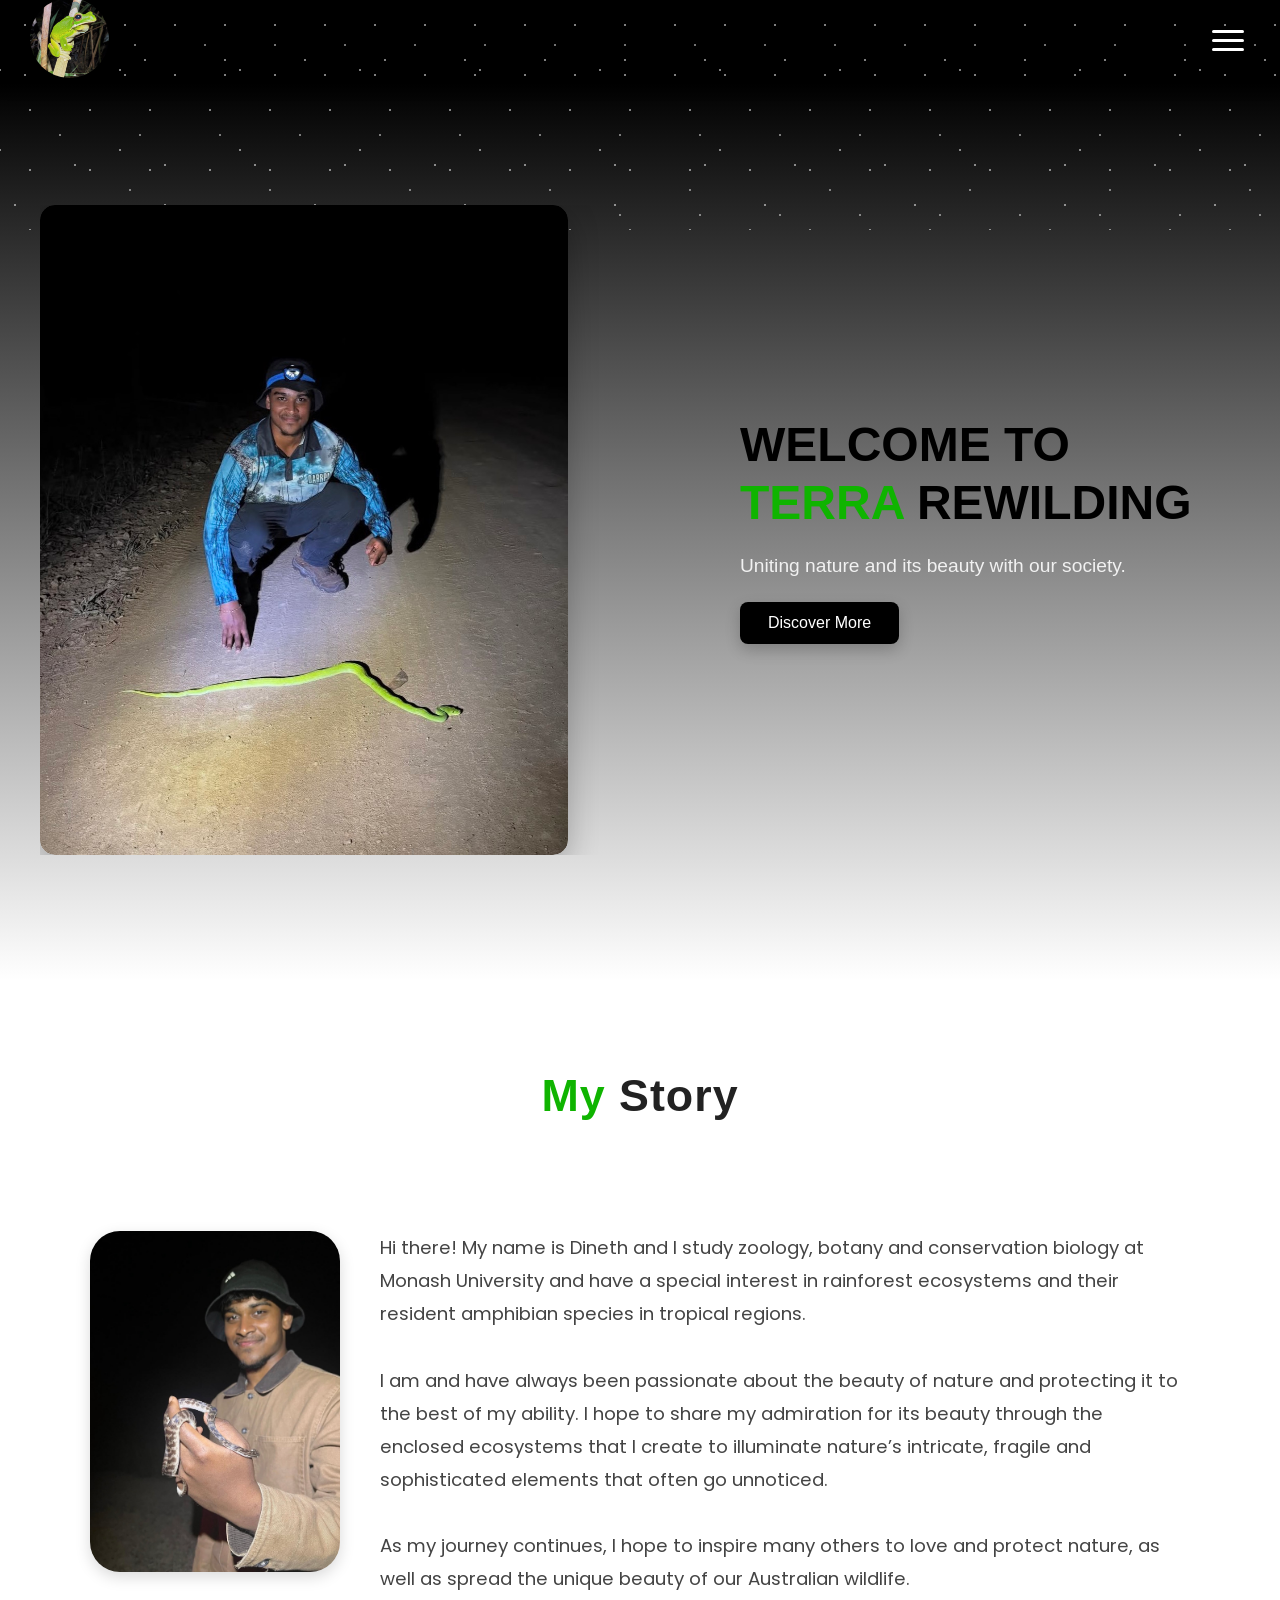
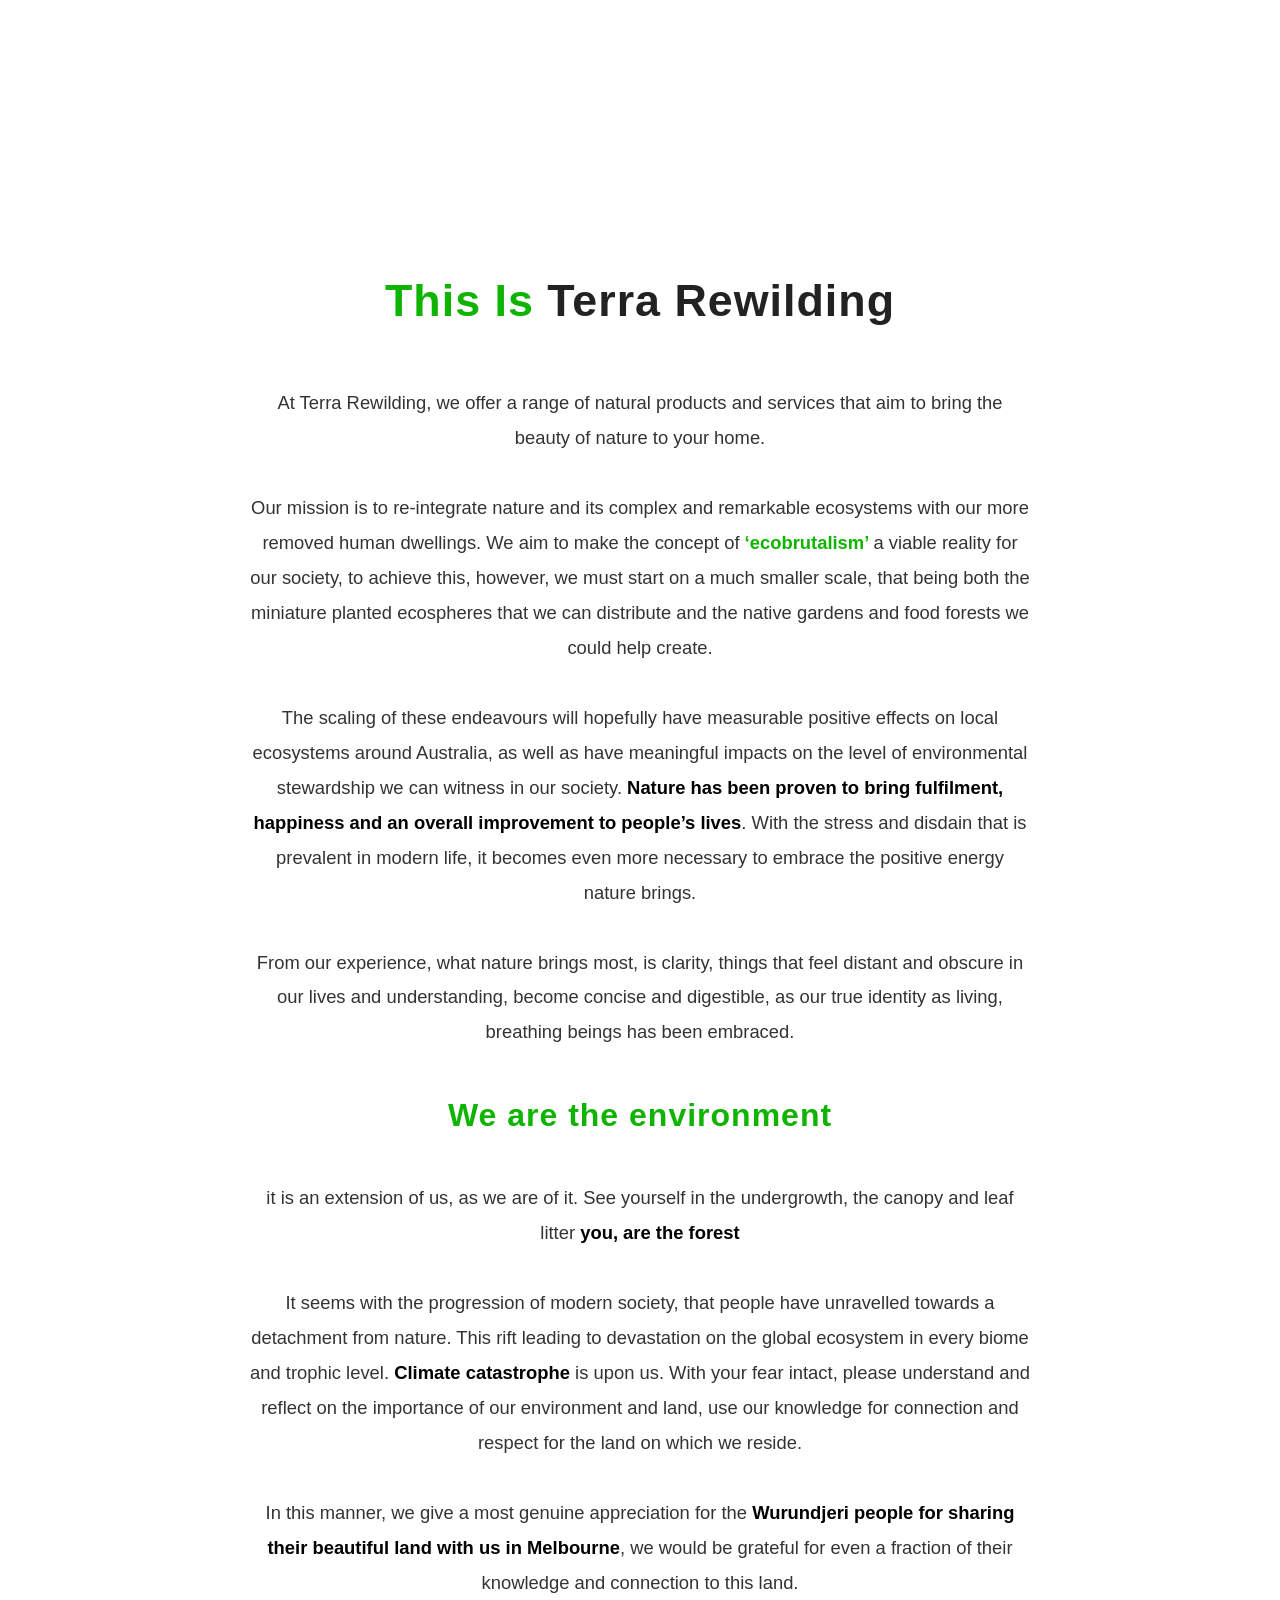
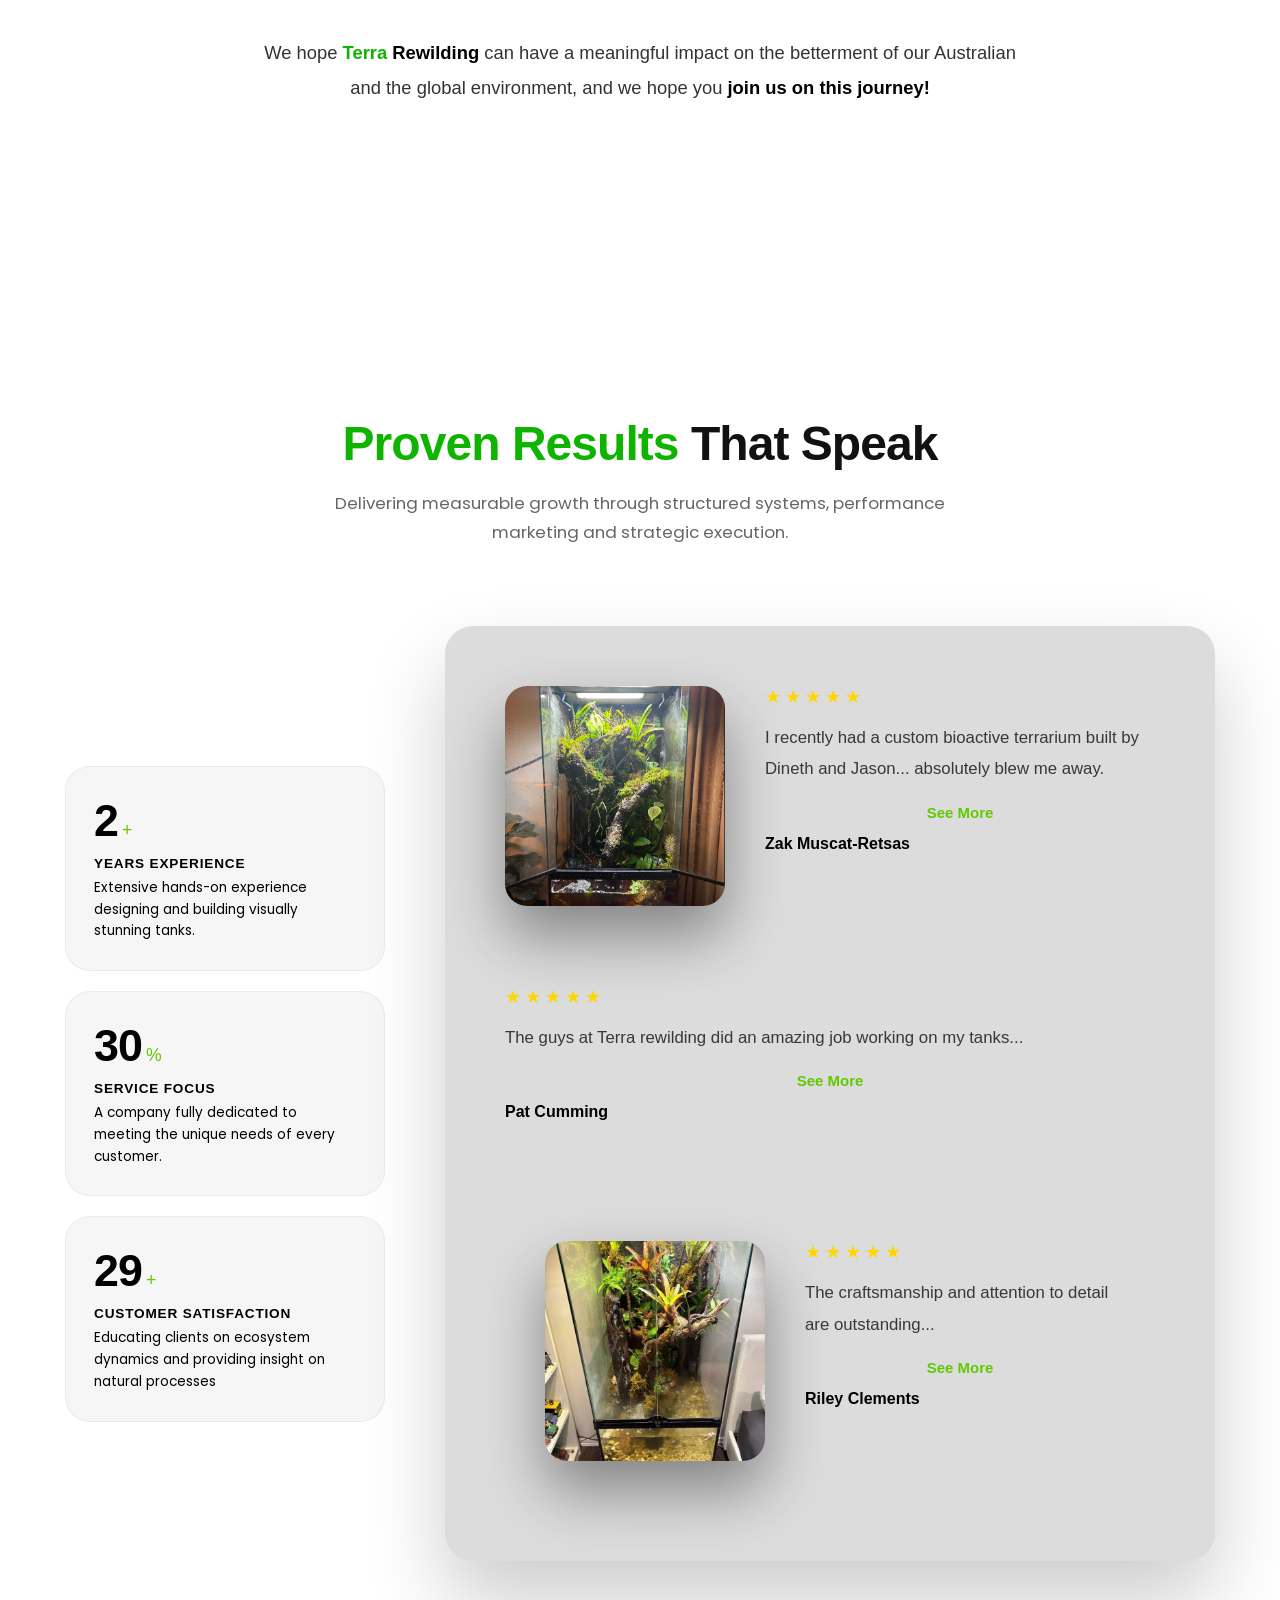
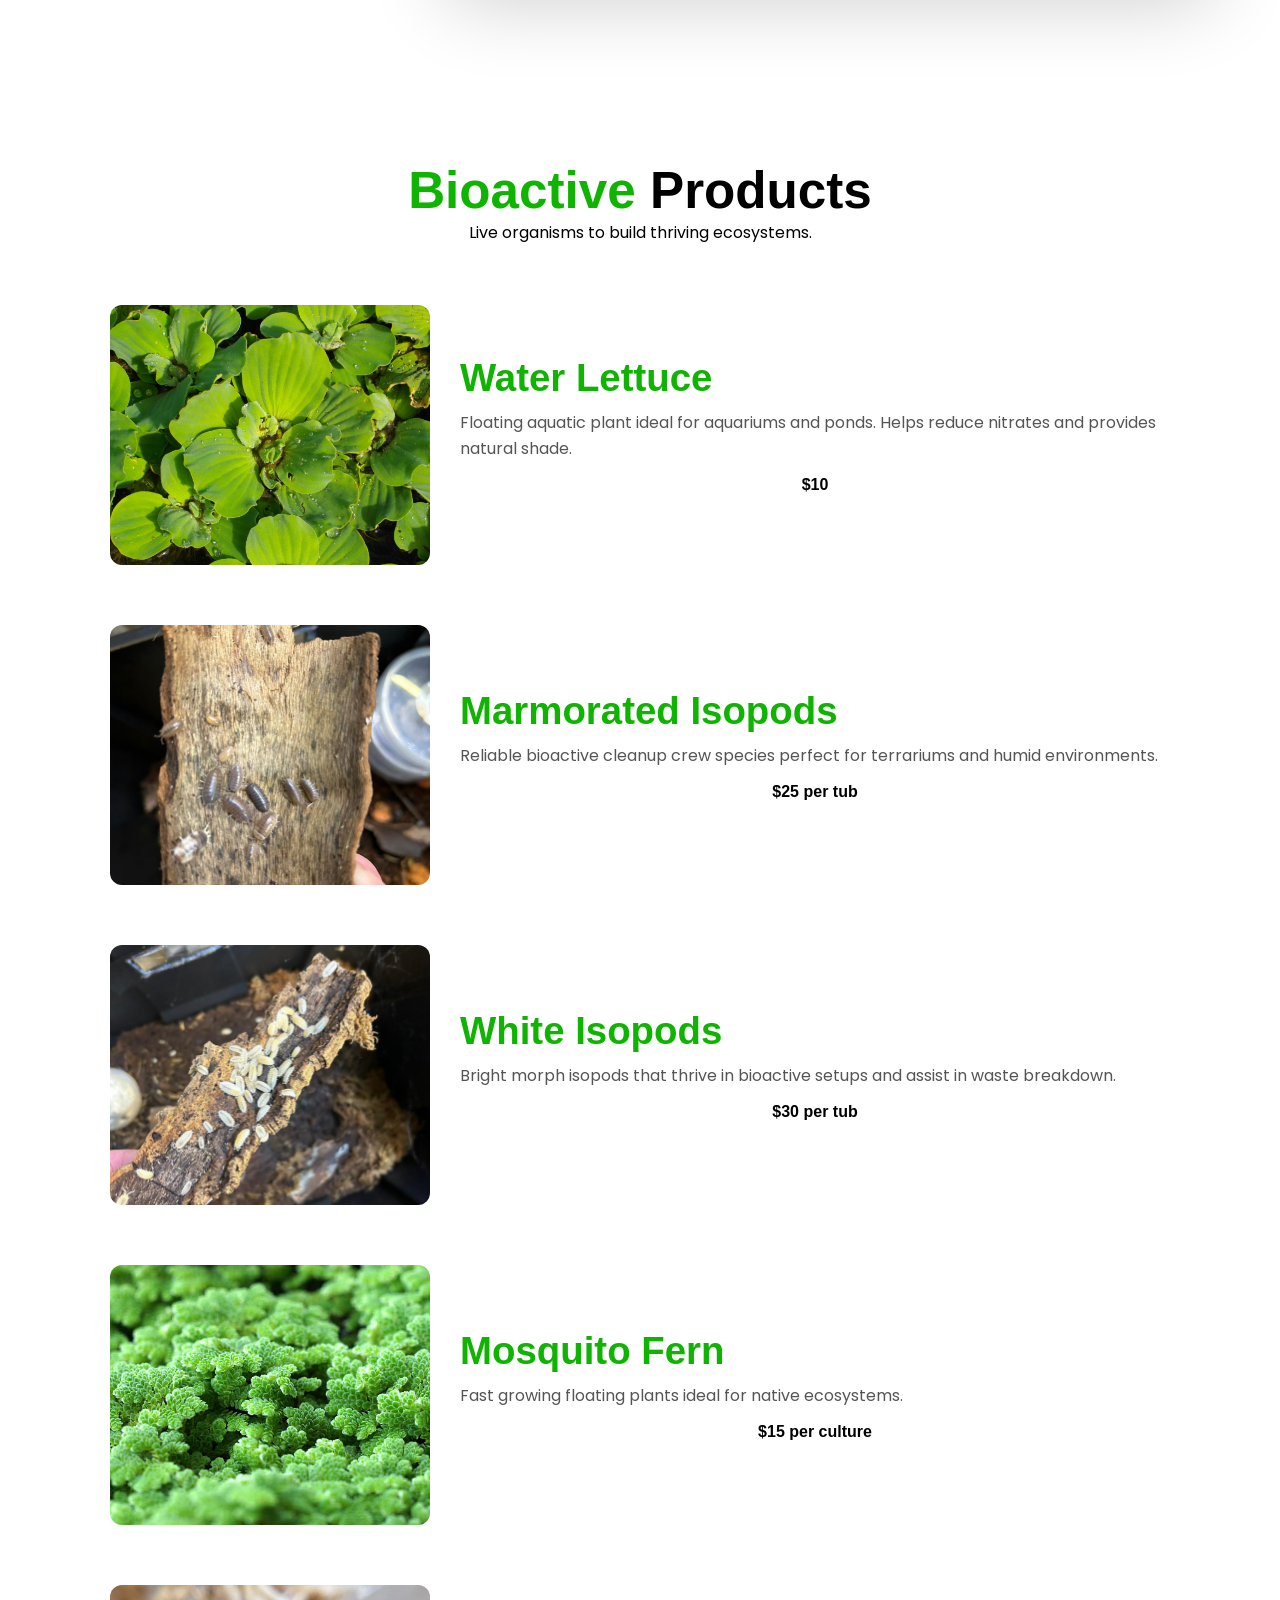
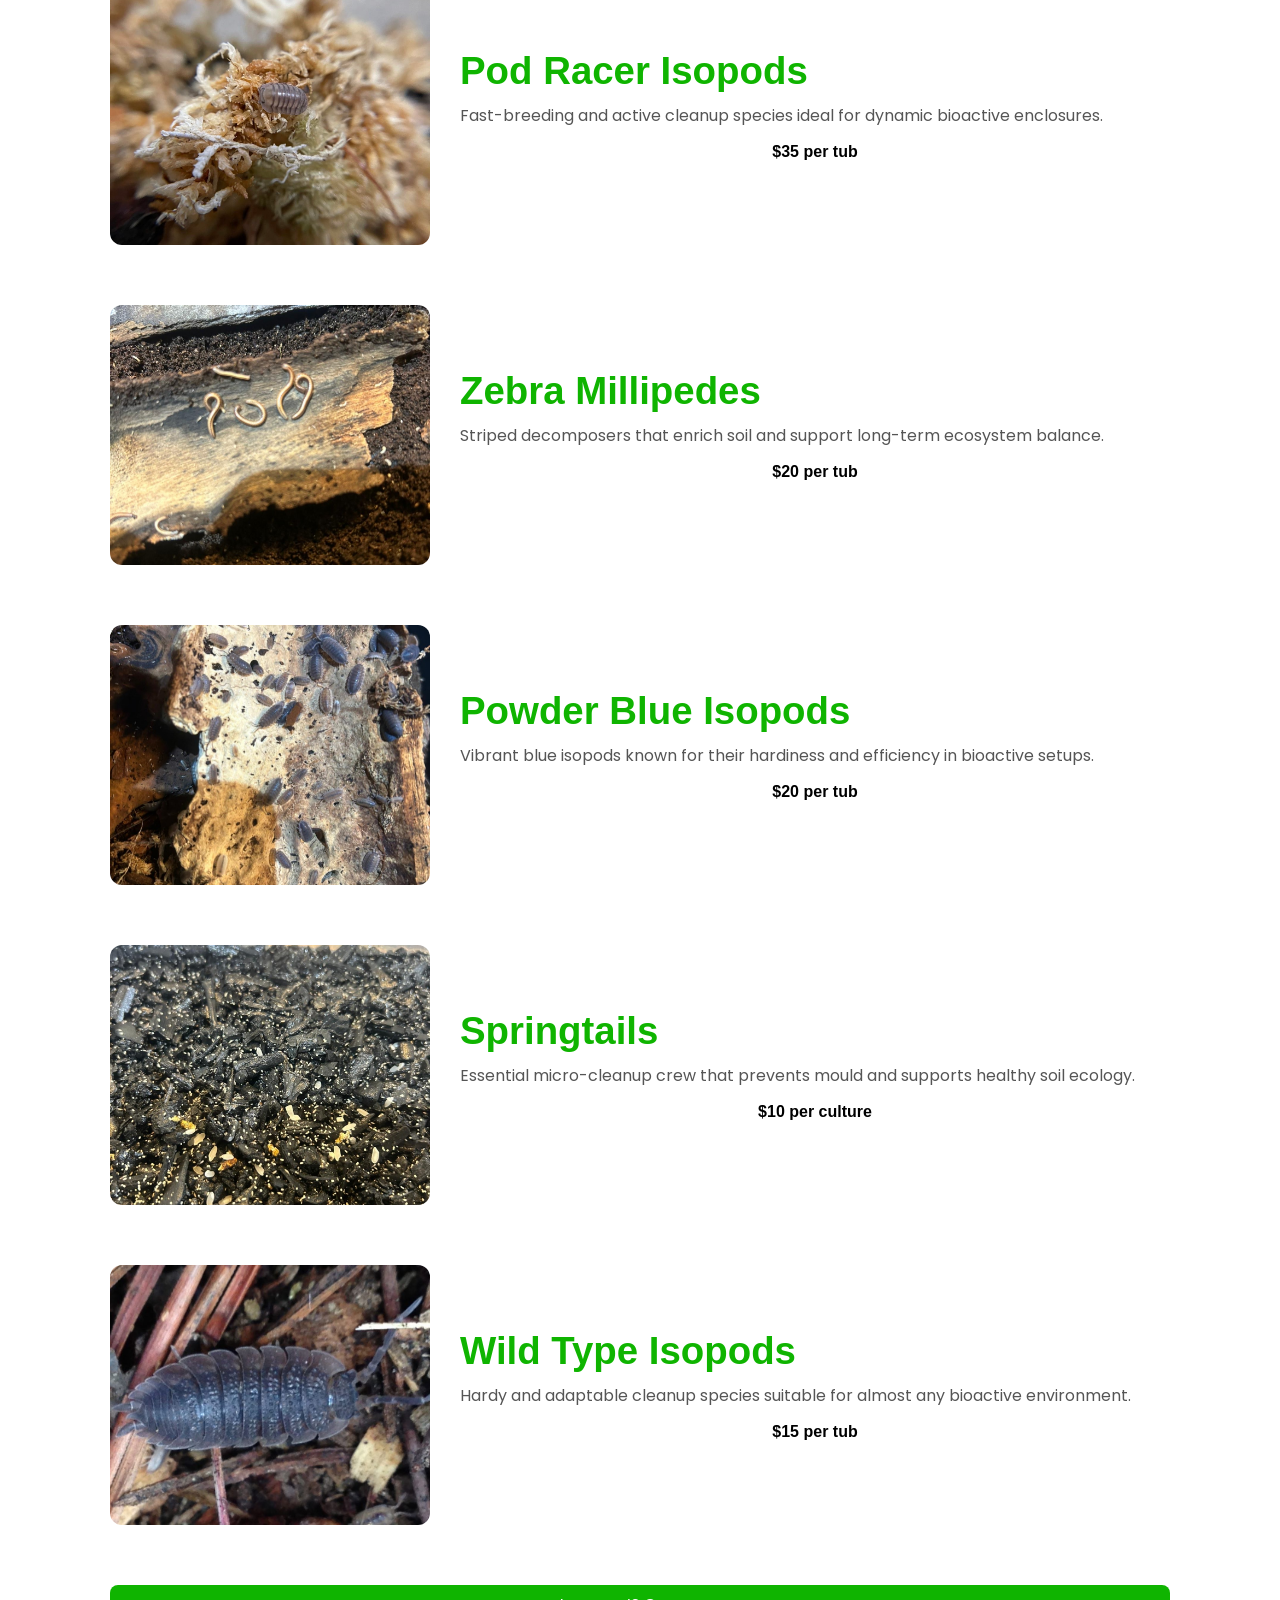
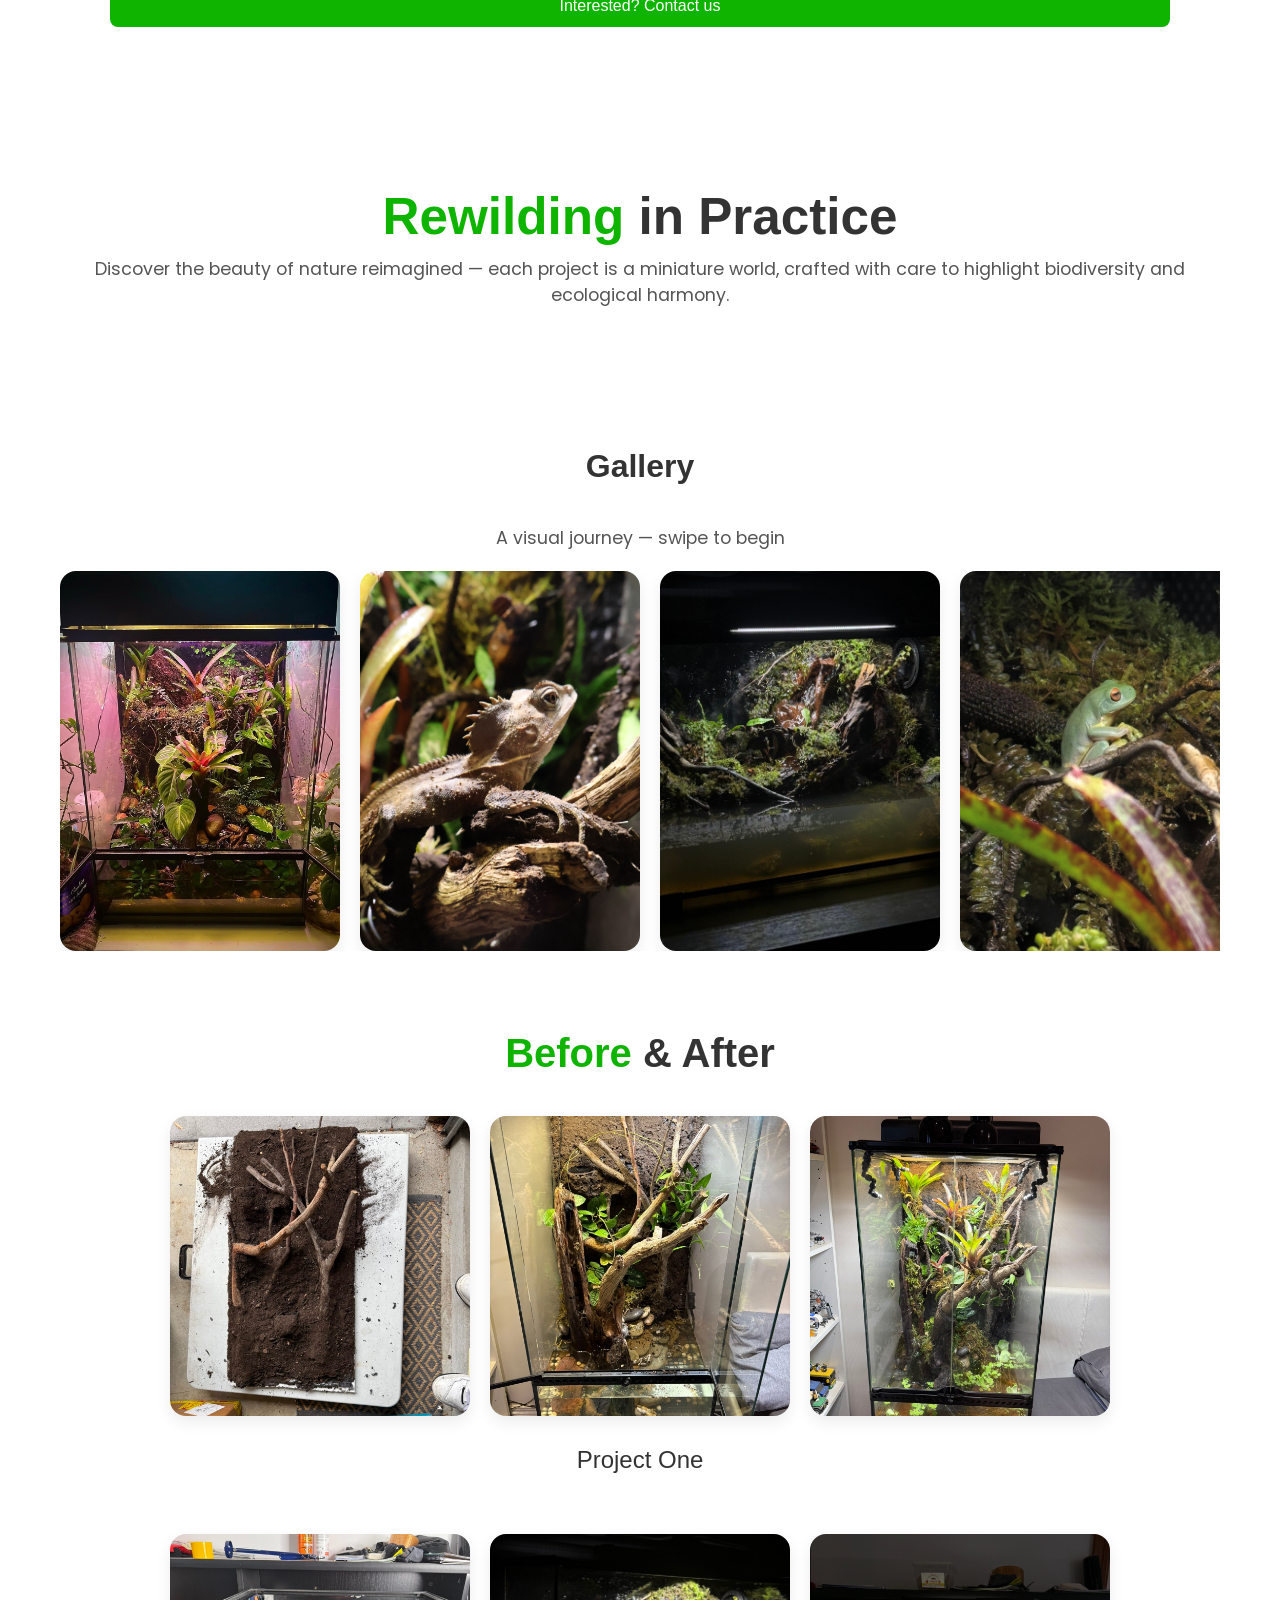
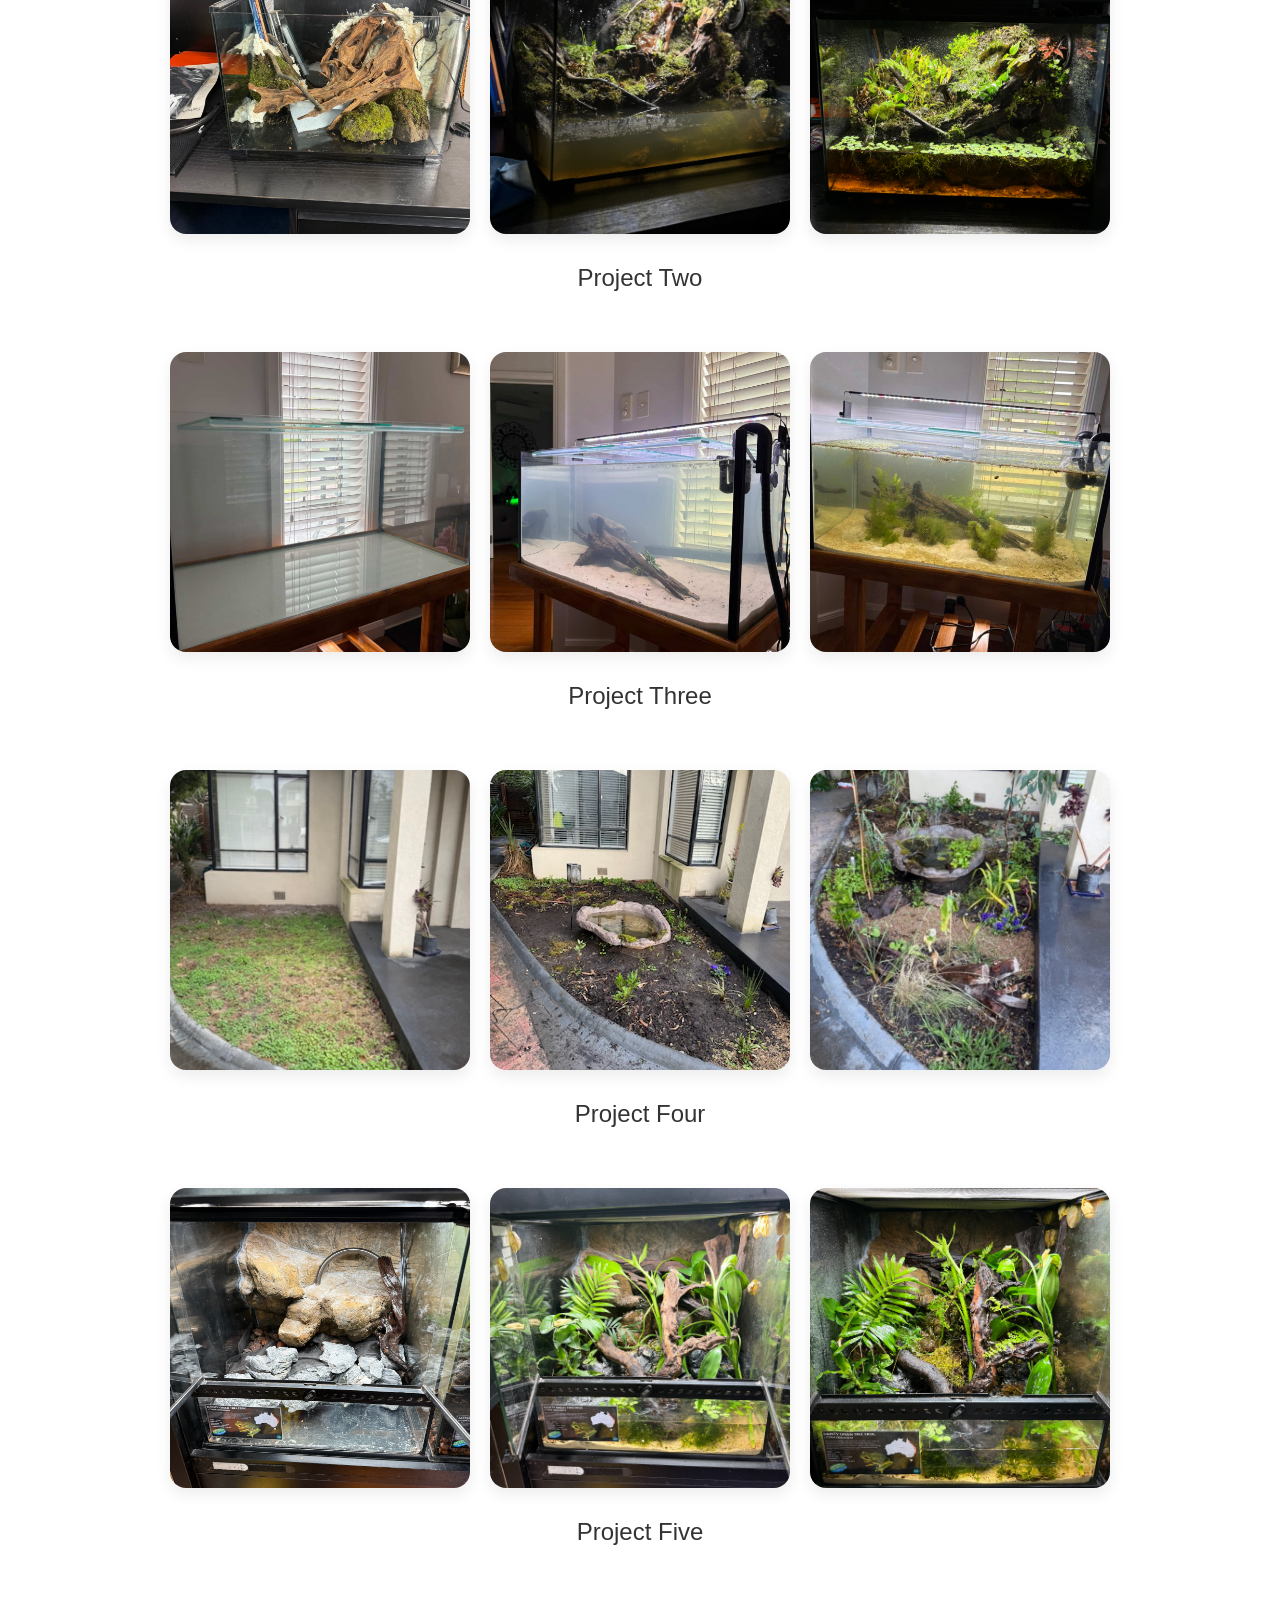
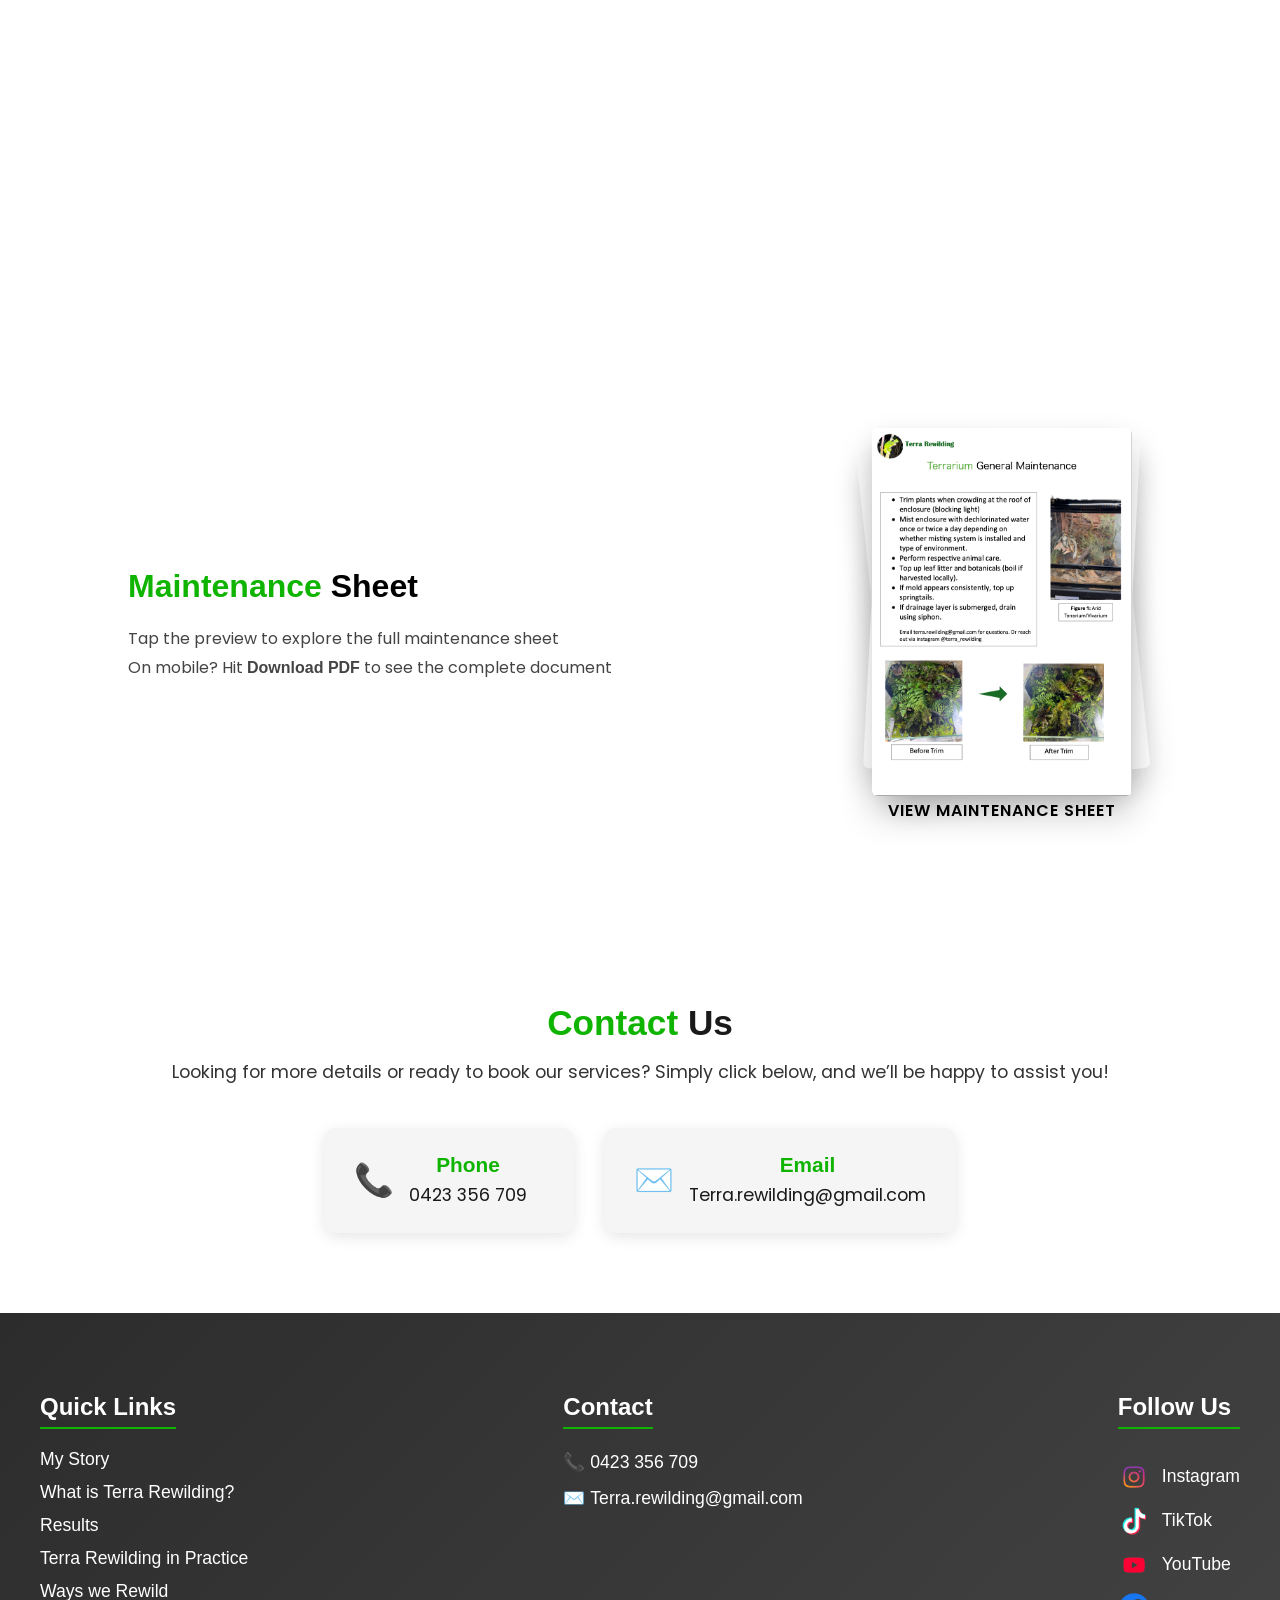
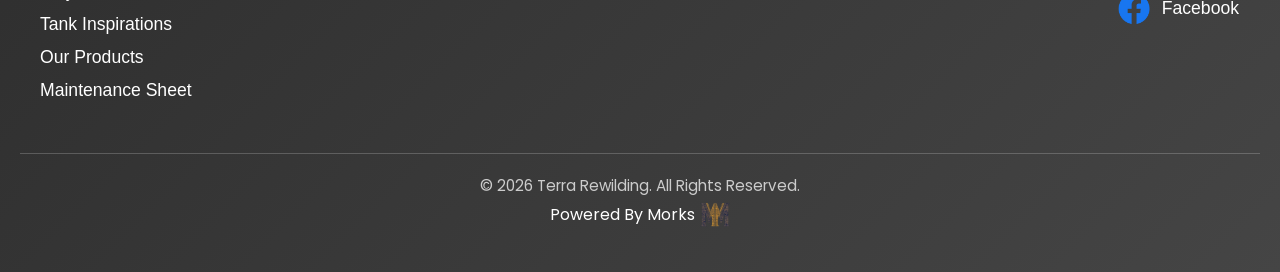
==== commit 0811aead: "Removed video section added more projects" ====
--- a/main.html
+++ b/main.html
@@ -284,7 +284,7 @@
         <div class="review">
 
           <div class="review active">
-          <img src="review-img/zak.jpg" alt="Zak Review">
+          <img src="review-img/rileys.png" alt="Riley Review">
 
           <div class="review-content">
 
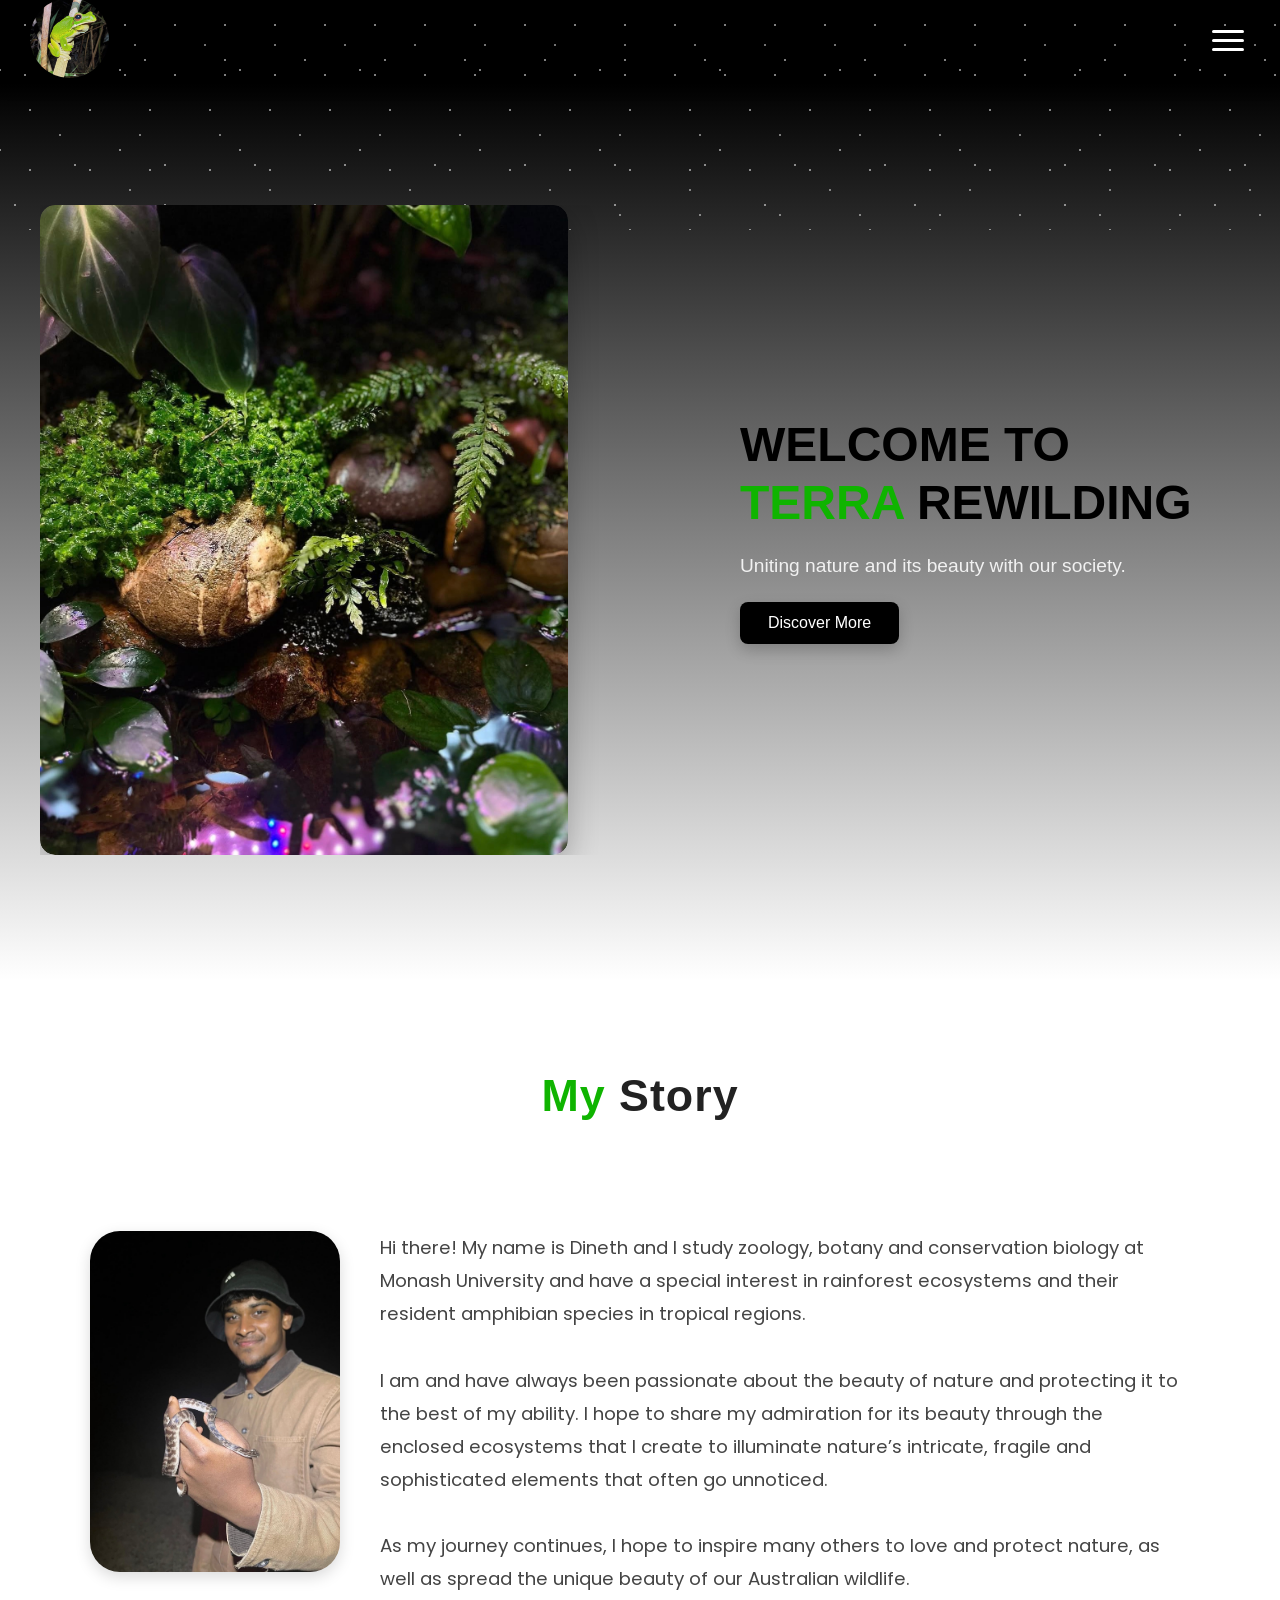
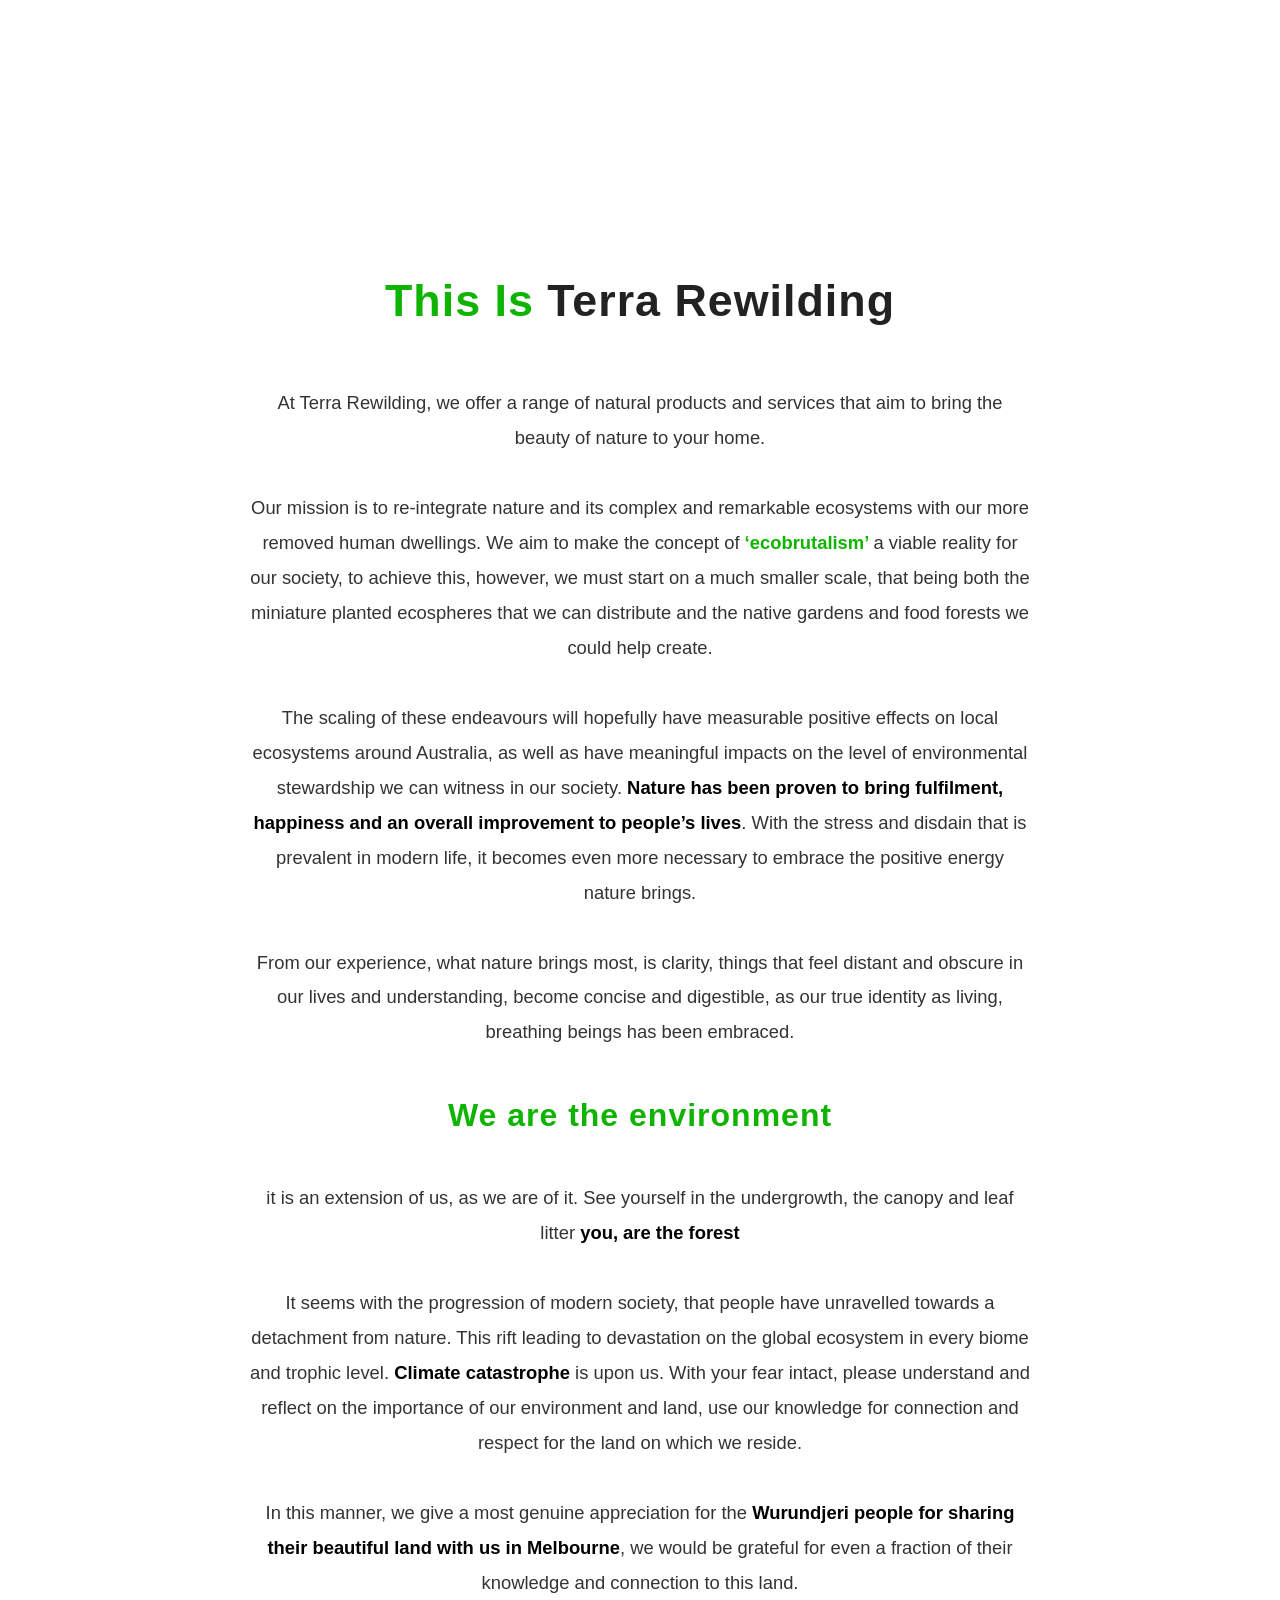
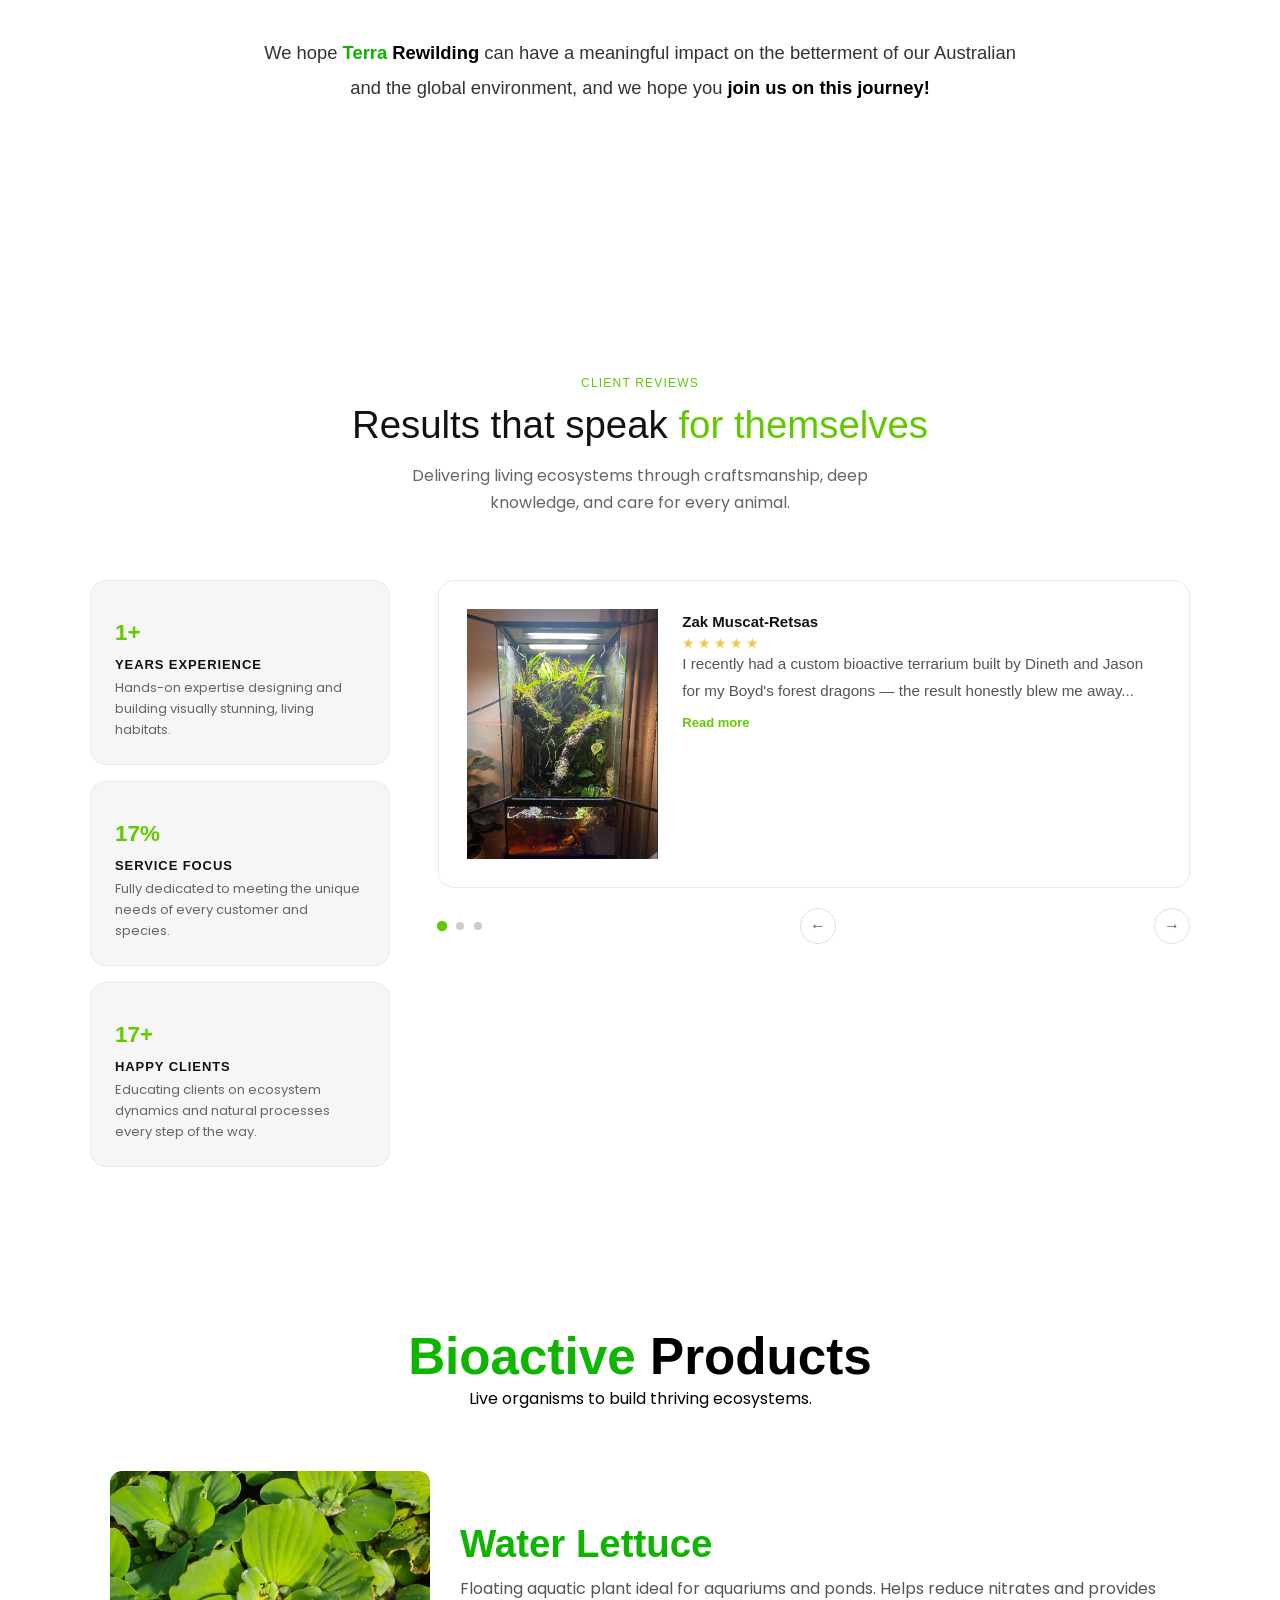
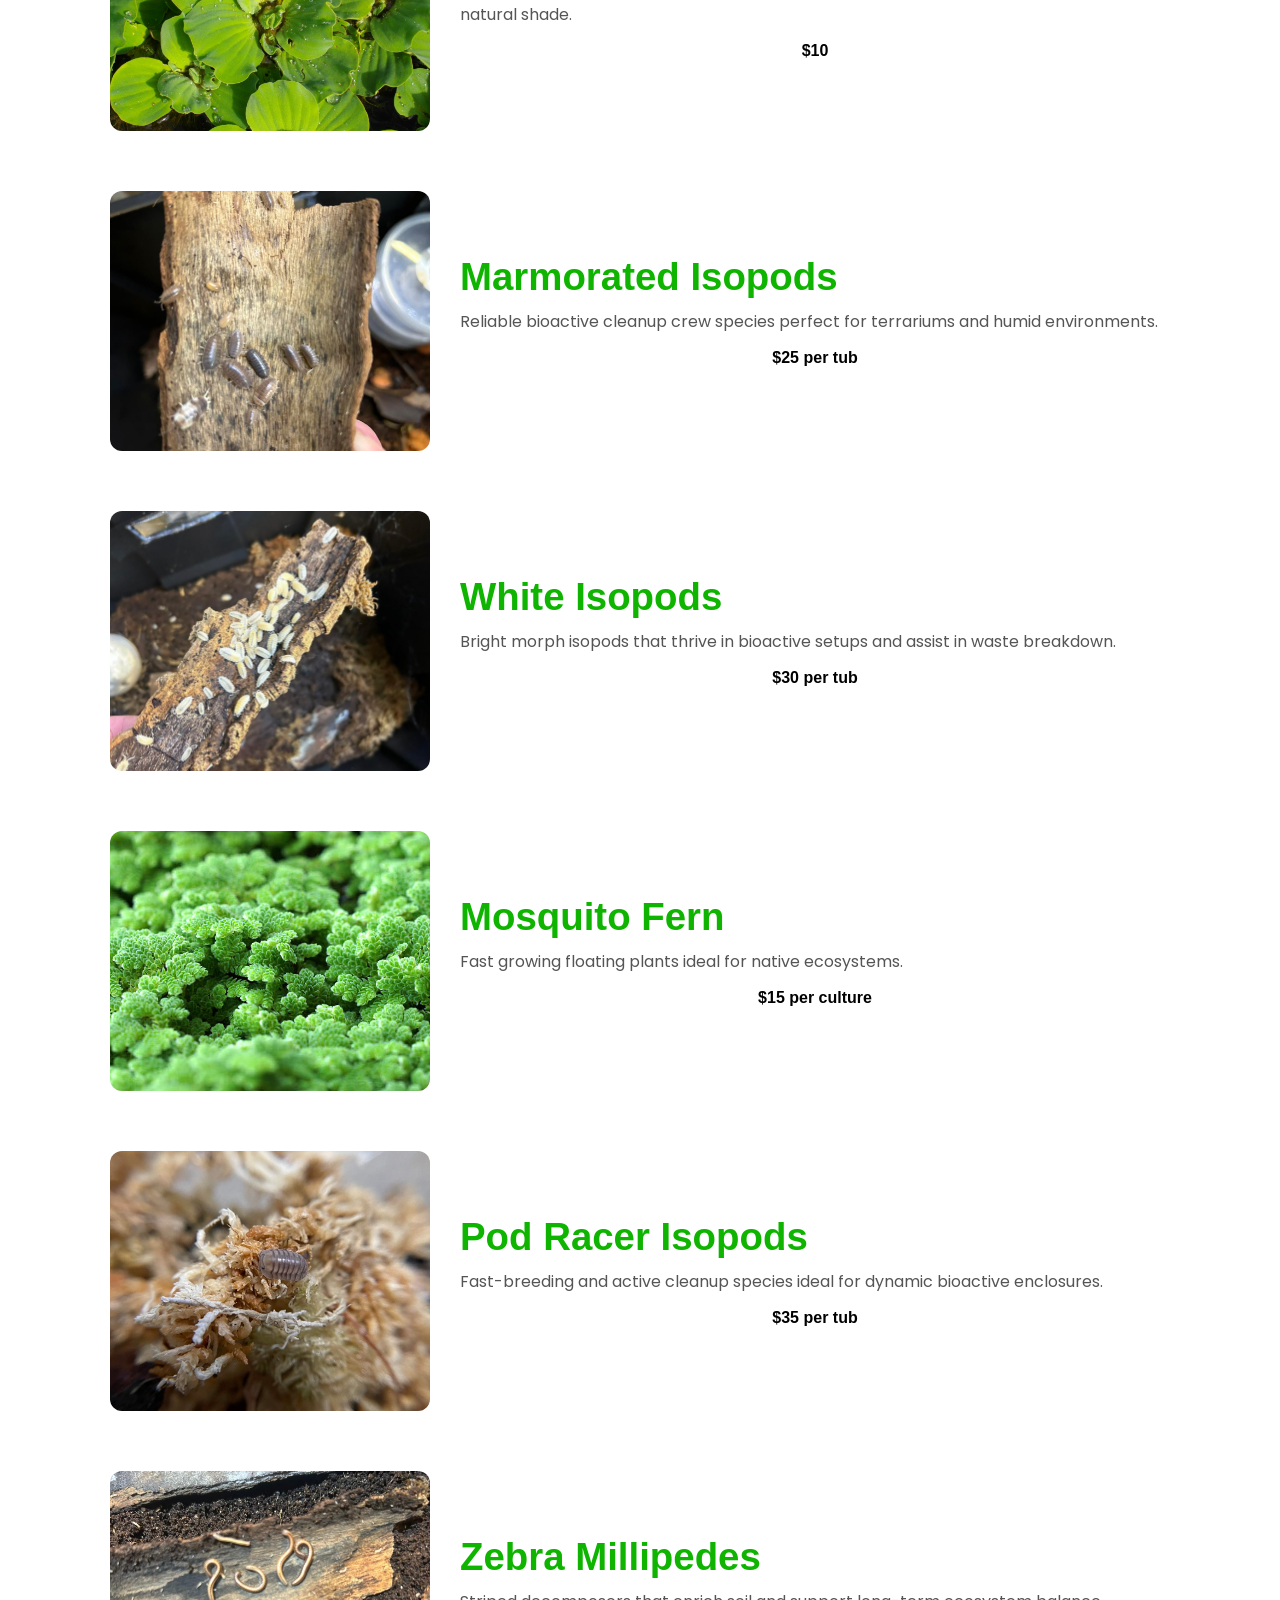
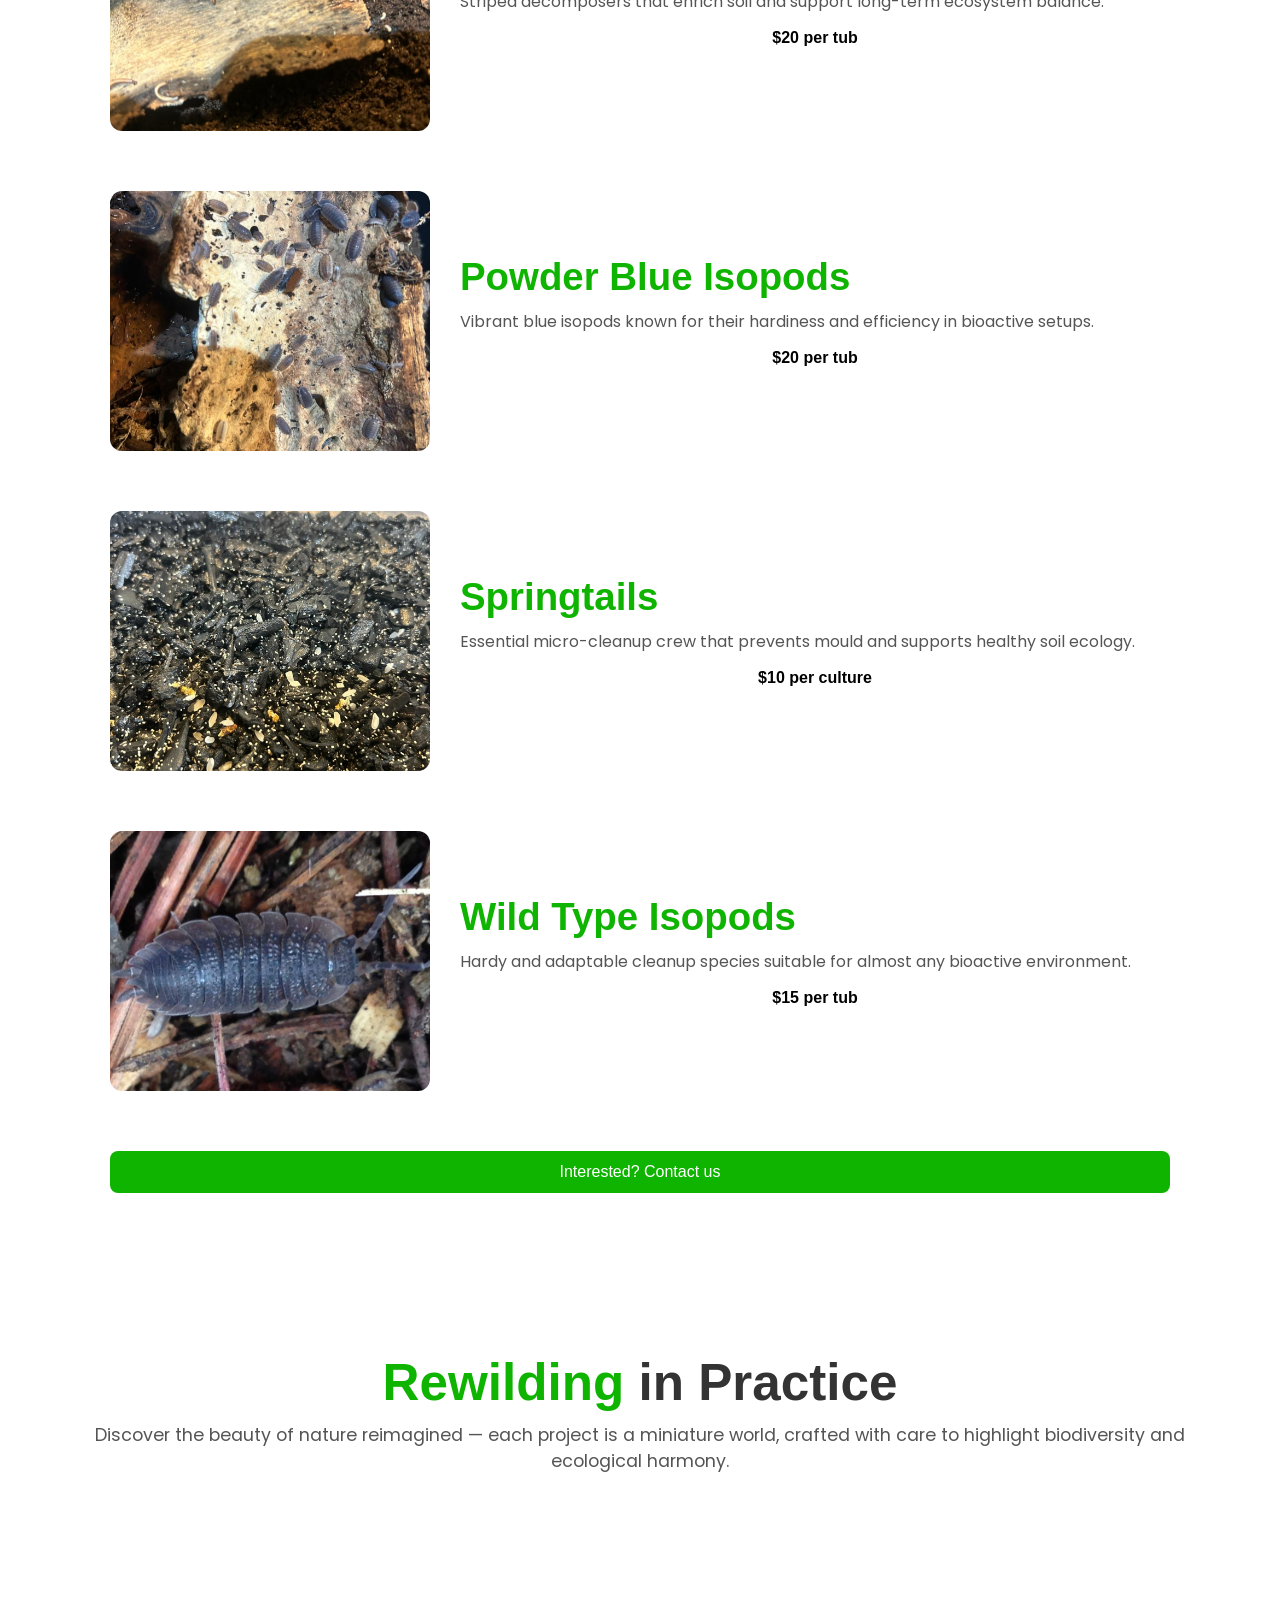
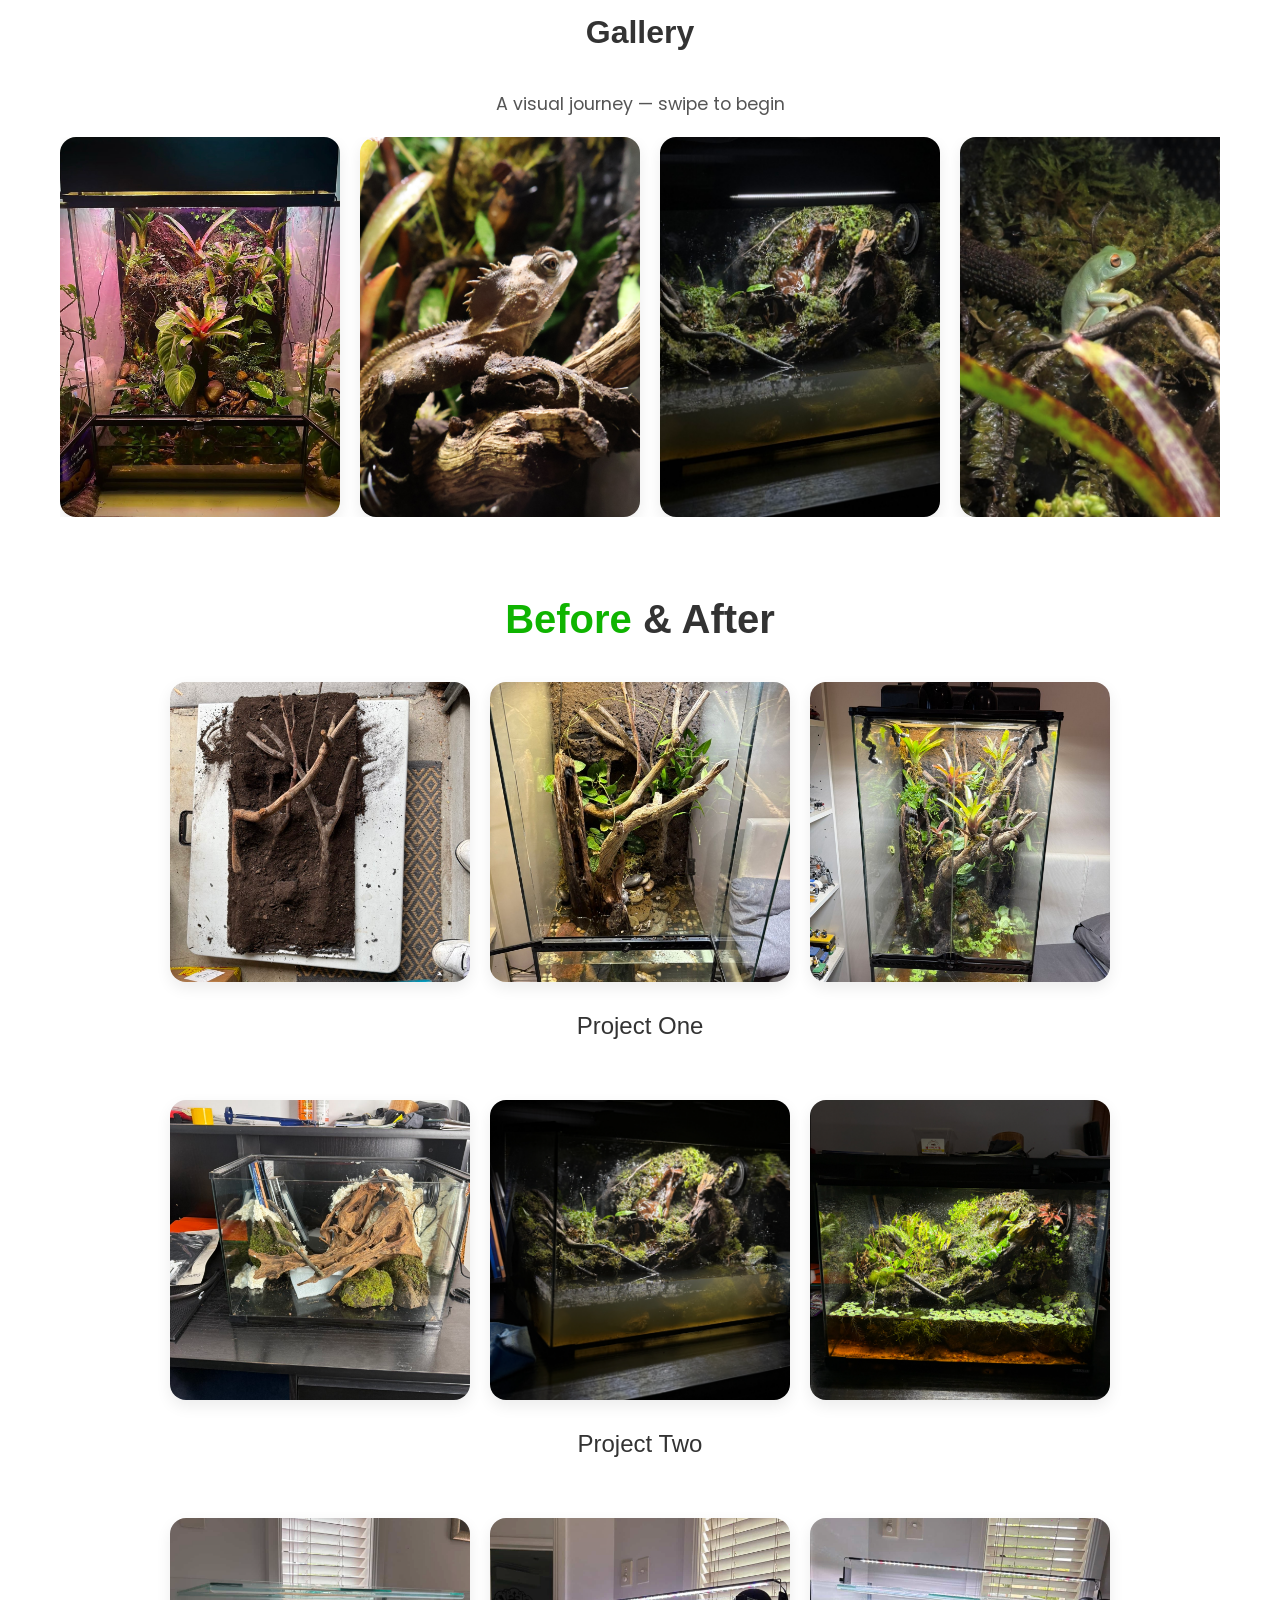
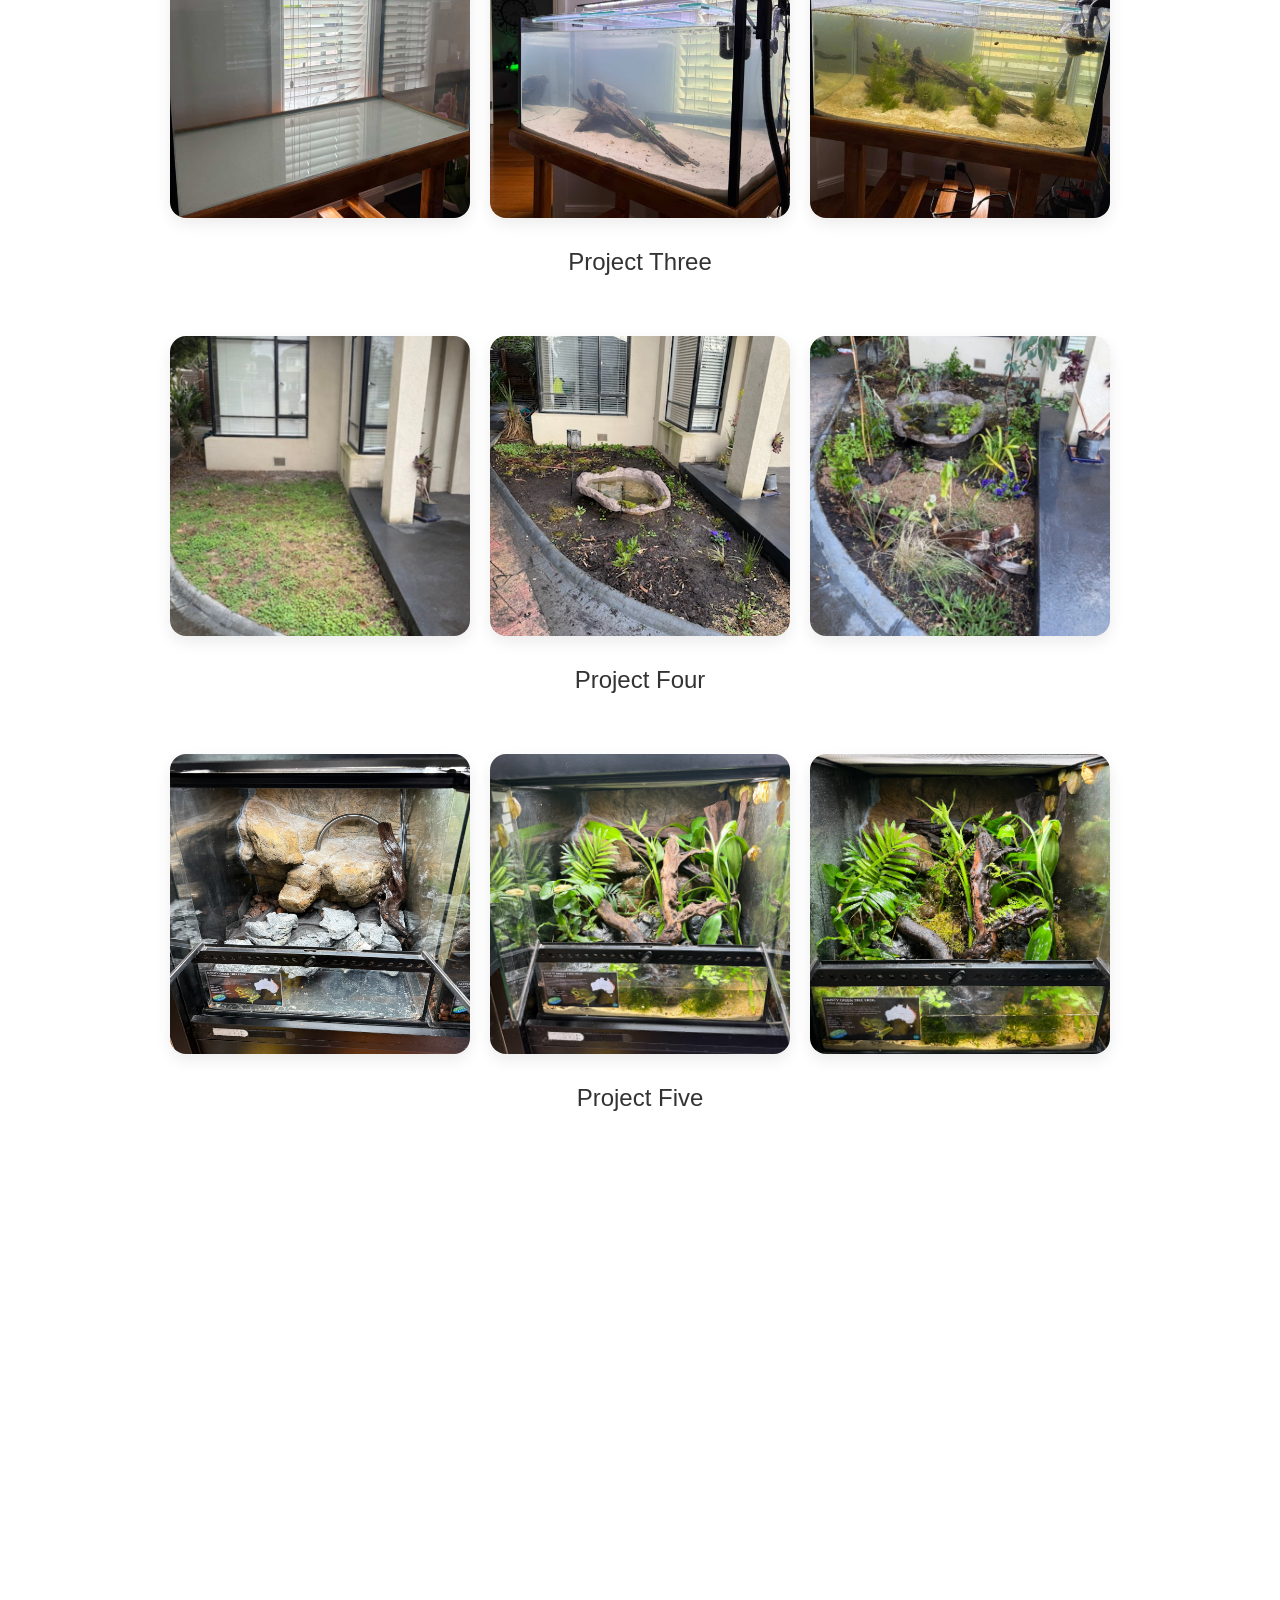
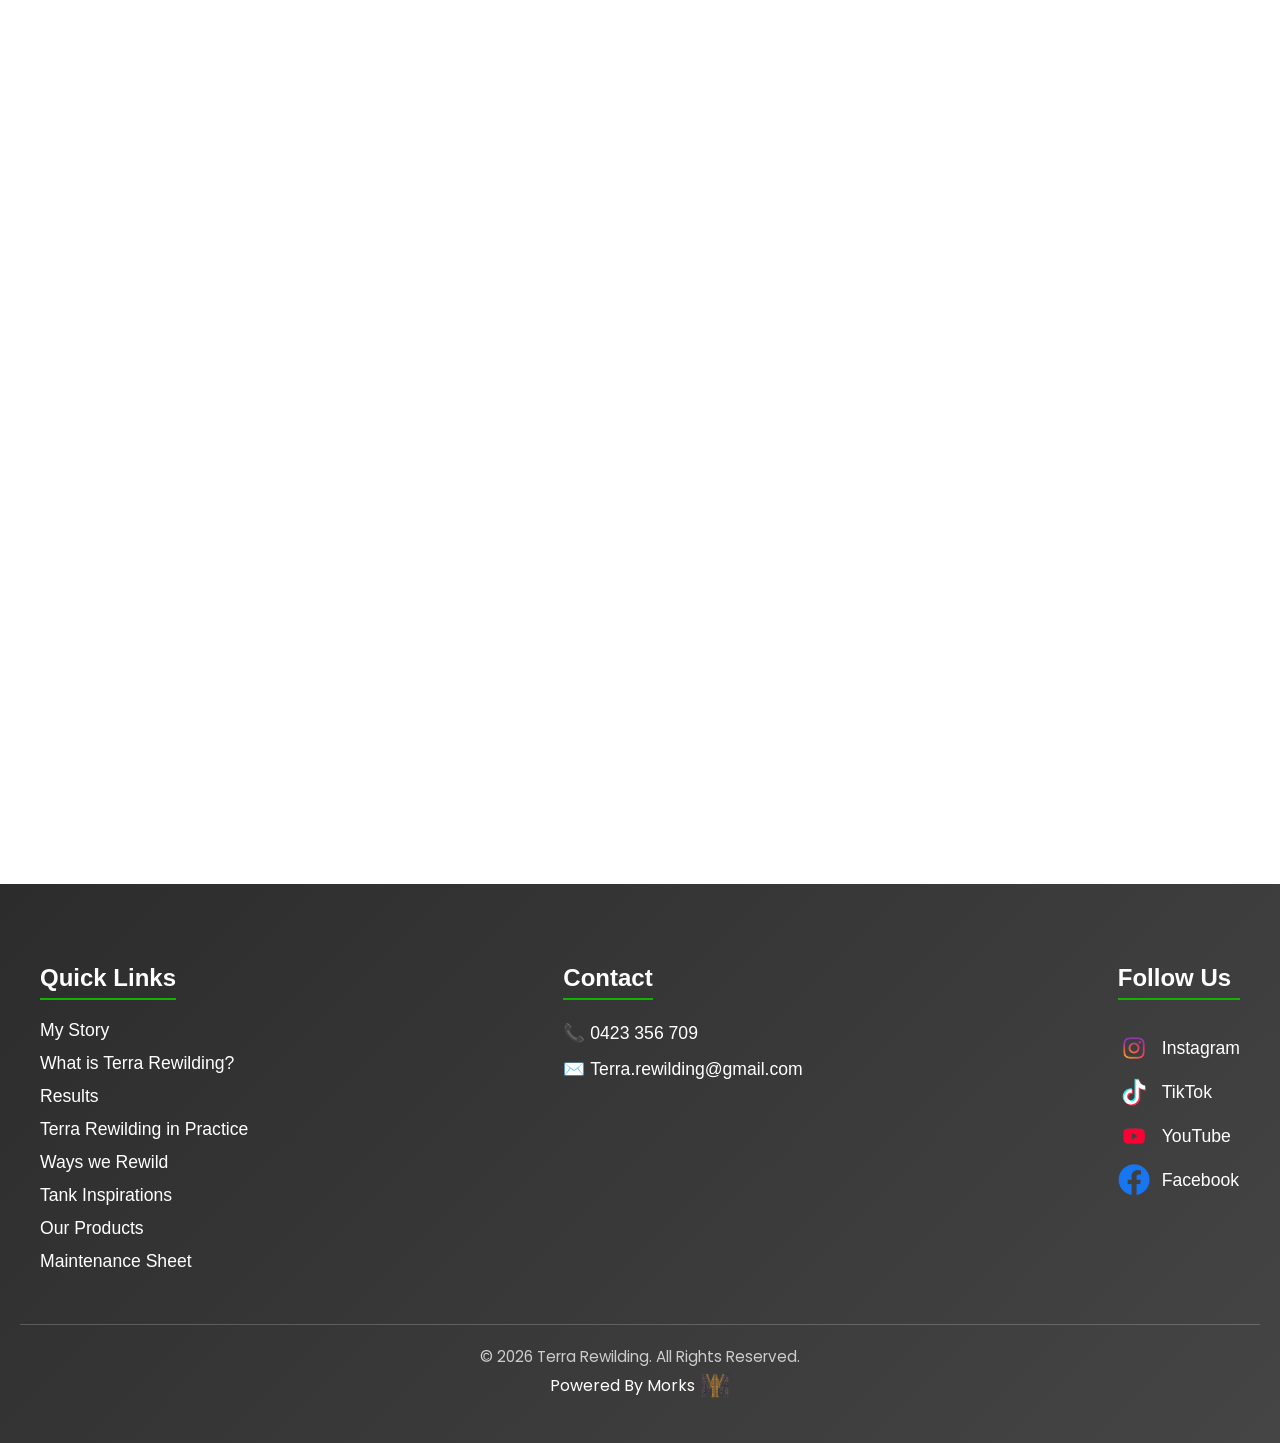
==== commit 401bdd69: "Removed video section added more projects" ====
--- a/main.html
+++ b/main.html
@@ -171,150 +171,97 @@
 
 
 
-<!------------Rewvies-->
-
-<section class="premium-section" id="review">
-  <div class="section-header">
-    <h2><span class="green">Proven Results</span> That Speak</h2>
-    <p>
-      Delivering measurable growth through structured systems,
-      performance marketing and strategic execution.
-    </p>
-  </div>
-
-  <div class="premium-container">
-
-    <!-- LEFT STATS -->
-    <div class="stats">
-
+<!-- =========== REVIEWS =========== -->
+<section class="section" id="review">
+  <div class="section-hdr">
+    <div class="eyebrow">Client reviews</div>
+    <h2>Results that speak <span style="color:#61c900">for themselves</span></h2>
+    <p>Delivering living ecosystems through craftsmanship, deep knowledge, and care for every animal.</p>
+  </div>
+
+  <div class="layout">
+
+    <div class="stat-col">
       <div class="stat-card">
-        <div class="stat-number">
-          <span class="counter" data-target="5">0</span>
-          <span class="suffix">+</span>
-        </div>
-        <h4>Years Experience</h4>
-        <p>Extensive hands-on experience designing and building visually stunning tanks.</p>
-      </div>
-
+        <div class="stat-num">
+          <span class="counter" data-target="5">0</span><span>+</span>
+        </div>
+        <h4>Years experience</h4>
+        <p>Hands-on expertise designing and building visually stunning, living habitats.</p>
+      </div>
       <div class="stat-card">
-        <div class="stat-number">
-          <span class="counter" data-target="100">0</span>
-          <span class="suffix">%</span>
-        </div>
-        <h4>Service Focus</h4>
-        <p>A company fully dedicated to meeting the unique needs of every customer.</p>
-      </div>
-
+        <div class="stat-num">
+          <span class="counter" data-target="100">0</span><span>%</span>
+        </div>
+        <h4>Service focus</h4>
+        <p>Fully dedicated to meeting the unique needs of every customer and species.</p>
+      </div>
       <div class="stat-card">
-        <div class="stat-number">
-          <span class="counter" data-target="100">0</span>
-          <span class="suffix">+</span>
-        </div>
-        <h4>Customer Satisfaction</h4>
-        <p>Educating clients on ecosystem dynamics and providing insight on natural processes</p>
-      </div>
-
-    </div>
-
-    <!-- RIGHT REVIEW -->
-    <div class="review-wrapper">
-      <div class="review-track">
-
-        <!-- REVIEW 1 -->
-        <div class="review active">
-          <img src="review-img/zak1.png" alt="Zak Review">
-
-          <div class="review-content">
+        <div class="stat-num">
+          <span class="counter" data-target="100">0</span><span>+</span>
+        </div>
+        <h4>Happy clients</h4>
+        <p>Educating clients on ecosystem dynamics and natural processes every step of the way.</p>
+      </div>
+    </div>
+
+    <div class="review-col">
+      <div class="review-card active" id="r0">
+        <img class="reviewer-img" src="review-img/zak1.png" alt="Zak Muscat-Retsas">
+        <div class="review-body">
+          <div class="reviewer-info">
+            <h3>Zak Muscat-Retsas</h3>
             <div class="stars">★★★★★</div>
-
-            <p class="review-text">
-              <span class="short-text">
-                I recently had a custom bioactive terrarium built by Dineth and Jason... absolutely blew me away.
-              </span>
-
-              <span class="full-text">
-                I recently had a custom bioactive terrarium built by Dineth and Jason for my Boyd’s forest dragons, and the result honestly blew me away.
-
-                The level of detail is next level, they’ve gone to incredible lengths to replicate the exact terrain and environment these animals come from. It doesn’t just look amazing, it feels like a real, living ecosystem.
-                
-                Every element has clearly been thought through and placed with purpose, creating something that’s both visually incredible and perfectly suited for the animal it’s built for.
-                
-                What really stood out was their knowledge and craftsmanship. This isn’t just a terrarium, it’s a fully self sustaining environment designed to replicate nature as closely as possible, and you can tell they genuinely care about getting it right.
-                
-                The whole process was seamless, and the final product exceeded expectations in every way.
-                
-                If you’re even considering going bioactive, do yourself a favour and go with Dineth and Jason. This is seriously top tier work.
-              </span>
-            </p>
-
-            <button class="see-more-btn">See More</button>
-
-            <div class="review-meta">
-              <h3>Zak Muscat-Retsas</h3>
-            </div>
           </div>
-        </div>
-
-        <!-- REVIEW 2 -->
-        <div class="review">
-          <div class="review-content">
+          <p class="review-text">
+            <span class="short-text">I recently had a custom bioactive terrarium built by Dineth and Jason for my Boyd's forest dragons — the result honestly blew me away...</span>
+            <span class="full-text"> I recently had a custom bioactive terrarium built by Dineth and Jason for my Boyd's forest dragons — the result honestly blew me away. The level of detail is next level. They've gone to incredible lengths to replicate the exact terrain and environment these animals come from. It doesn't just look amazing — it feels like a real, living ecosystem. Every element has clearly been thought through with purpose, creating something both visually incredible and perfectly suited for the animal. What really stood out was their knowledge and craftsmanship. This isn't just a terrarium — it's a fully self-sustaining environment designed to replicate nature as closely as possible, and you can tell they genuinely care about getting it right. The whole process was seamless, and the final product exceeded expectations in every way. If you're even considering going bioactive, do yourself a favour and go with Dineth and Jason. Seriously top-tier work.</span>
+          </p>
+          <button class="toggle-btn" onclick="toggle(this)">Read more</button>
+        </div>
+      </div>
+
+      <div class="review-card" id="r1">
+        <img class="reviewer-img" src="review-img/pat.png" alt="Pat Cumming">
+        <div class="review-body">
+          <div class="reviewer-info">
+            <h3>Pat Cumming</h3>
             <div class="stars">★★★★★</div>
-
-            <p class="review-text">
-              <span class="short-text">
-                The guys at Terra rewilding did an amazing job working on my tanks...
-              </span>
-
-              <span class="full-text">
-                The guys at Terra rewilding did an amazing job working on a few of my tanks. They set up some amazing habitats for some different gecko species. They did a great job adjusting the tanks to my specific needs and those of the species involved. Every time I feed the geckos I can see them using the entire habitat and the tanks look much more interesting than a basic sand and ornament set up. It’s cool to see the plants growing in. Would definitely give these guys a call if you want a custom natural habitat for your pets!
-        
-                
-              </span>
-            </p>
-
-            <button class="see-more-btn">See More</button>
-
-            <div class="review-meta">
-              <h3>Pat Cumming</h3>
-            </div>
           </div>
-        </div>
-
-        <!-- REVIEW 3 -->
-        <div class="review">
-
-          <div class="review active">
-          <img src="review-img/rileys.png" alt="Riley Review">
-
-          <div class="review-content">
-
+          <p class="review-text">
+            <span class="short-text">The guys at Terra Rewilding did an amazing job working on a few of my tanks...</span>
+            <span class="full-text"> The guys at Terra Rewilding did an amazing job working on a few of my tanks. They set up incredible habitats for different gecko species and did a great job adjusting everything to my specific needs and those of the species involved. Every time I feed the geckos I can see them using the entire habitat — the tanks look much more interesting than a basic sand-and-ornament setup. It's cool to see the plants growing in. Would definitely give these guys a call if you want a custom natural habitat for your pets.</span>
+          </p>
+          <button class="toggle-btn" onclick="toggle(this)">Read more</button>
+        </div>
+      </div>
+
+      <div class="review-card" id="r2">
+        <img class="reviewer-img" src="review-img/rileys.png" alt="Riley Clements">
+        <div class="review-body">
+          <div class="reviewer-info">
+            <h3>Riley Clements</h3>
             <div class="stars">★★★★★</div>
-
-            <p class="review-text">
-              <span class="short-text">
-                The craftsmanship and attention to detail are outstanding...
-              </span>
-
-              <span class="full-text">
-                The craftsmanship and attention to detail are outstanding and it’s clear a lot of care went into designing something both beautiful and functional for the animals. Everything was professionally finished, well thought out and designed to a very high standard. Communication throughout the process was excellent and the final result exceeded my expectations. I highly recommend to anyone looking for a high-quality custom terrarium hardscape
-              </span>
-            </p>
-
-            <button class="see-more-btn">See More</button>
-
-            <div class="review-meta">
-              <h3>Riley Clements</h3>
-            </div>
           </div>
-          </div>
-        </div>
-
+          <p class="review-text">
+            <span class="short-text">The craftsmanship and attention to detail are outstanding — it's clear a lot of care went into designing something both beautiful and functional...</span>
+            <span class="full-text"> The craftsmanship and attention to detail are outstanding — it's clear a lot of care went into designing something both beautiful and functional. Everything was professionally finished, well thought out, and designed to a very high standard. Communication throughout the process was excellent and the final result exceeded my expectations. I highly recommend to anyone looking for a high-quality custom terrarium hardscape.</span>
+          </p>
+          <button class="toggle-btn" onclick="toggle(this)">Read more</button>
+        </div>
+      </div>
+
+      <div class="nav-row">
+        <button class="dot-btn active" onclick="go(0)" id="d0"></button>
+        <button class="dot-btn" onclick="go(1)" id="d1"></button>
+        <button class="dot-btn" onclick="go(2)" id="d2"></button>
+        <button class="arr-btn" onclick="prev()">&#8592;</button>
+        <button class="arr-btn" onclick="next()">&#8594;</button>
       </div>
     </div>
 
   </div>
 </section>
-
   <!-- ================= END OF REWIVES ================= -->
 
   <section id="products">
--- a/main.css
+++ b/main.css
@@ -1606,295 +1606,52 @@
 
 
 
-
-.section-header {
-  text-align: center;
-  margin-bottom: 80px;
-  padding: 0 20px;
-}
-
-.section-header h2 {
-  font-size: clamp(2.2rem, 4vw, 3rem);
-  font-weight: 600;
-  letter-spacing: -0.02em;
-  color: #111;
-  margin-bottom: 18px;
-}
-
-.section-header p {
-  max-width: 640px;
-  margin: 0 auto;
-  font-size: 1.05rem;
-  line-height: 1.7;
-  color: #666;
-}
-
-:root {
-  --card: #f6f6f6;
-  --dark: #000000;
-  --mid: #000000;
-  --gold: #61c900;
-  --radius: 25px;
-}
-
-.premium-container {
-  font-family: 'Outfit', sans-serif;
-  background: var(--bg);
-  -webkit-font-smoothing: antialiased;
-}
-
-.premium-section {
-  padding: 120px 24px;
-}
-
-.premium-container {
-  max-width: 1150px;
-  margin: auto;
-  display: flex;
-  gap: 60px;
-  align-items: center;
-}
-
-/* LEFT STATS */
-.stats {
-  flex: 0 0 320px;
-  display: flex;
-  flex-direction: column;
-  gap: 20px;
-}
-
-.stat-card {
-  background: var(--card);
-  padding: 28px;
-  border-radius: var(--radius);
-  border: 1px solid rgba(0,0,0,0.05);
-  transition: all .4s ease;
-  opacity: 0;
-  transform: translateX(-20px);
-}
-
-.stat-card.visible {
-  opacity: 1;
-  transform: translateX(0);
-}
-
-.stat-card:hover {
-  transform: translateX(6px);
-  box-shadow: 0 20px 40px rgba(0,0,0,0.08);
-}
-
-.stat-number {
-  display: flex;
-  align-items: baseline;
-  gap: 4px;
-  margin-bottom: 10px;
-}
-
-.stat-card h2,
-.counter {
-  font-size: clamp(2.4rem, 3.5vw, 3rem);
-  font-weight: 600;
-  color: var(--dark);
-  letter-spacing: -0.02em;
-}
-
-.prefix,
-.suffix {
-  font-size: 1.1rem;
-  font-weight: 500;
-  color: var(--gold);
-}
-
-.stat-card h4 {
-  font-size: .85rem;
-  text-transform: uppercase;
-  letter-spacing: .06em;
-  margin-bottom: 6px;
-}
-
-.stat-card p {
-  font-size: .85rem;
-  color: var(--mid);
-  line-height: 1.6;
-}
-
-/* RIGHT REVIEW */
-.review-wrapper {
-  flex: 1;
-}
-
-.review-track {
-  background: #dcdcdc;
-  border-radius: 28px;
-  overflow: hidden;
-  position: relative;
-  box-shadow: 0 40px 80px rgba(0,0,0,0.2);
-  padding: 20px; /* gives breathing room */
-}
-
-/* STACK REVIEWS (not absolute anymore) */
-.review {
-  display: none; /* hide inactive */
-  padding: 40px;
-  display: flex;
-  align-items: flex-start; /* better for long text */
-  gap: 40px;
-  animation: fadeIn 0.6s ease;
-}
-
-.review.active {
-  display: flex; /* show active review */
-}
-
-/* IMAGE */
-.review img {
-  width: 220px;
-  height: 220px;
-  border-radius: 22px;
-  object-fit: cover;
-  box-shadow: 0 30px 60px rgba(0,0,0,0.4);
-  flex-shrink: 0; /* prevents shrinking */
-}
-
-/* CONTENT */
-.review-content {
-  flex: 1;
-  display: flex;
-  flex-direction: column;
-  gap: 14px;
-}
-
-/* STARS */
-.stars {
-  font-size: 18px;
-  letter-spacing: 4px;
-  color: gold;
-}
-
-/* TEXT */
-.review p {
-  font-size: 1.05rem;
-  line-height: 1.8;
-  color: rgba(0, 0, 0, 0.75);
-}
-
-/* NAME */
-.review h3 {
-  font-size: 1rem;
-  font-weight: 600;
-  color: #000000;
-}
-
-/* ROLE */
-.role {
-  font-size: .75rem;
-  text-transform: uppercase;
-  letter-spacing: .08em;
-  color: rgba(0, 0, 0, 0.4);
-}
-
-/* FADE ANIMATION */
-@keyframes fadeIn {
-  from { opacity: 0; transform: translateY(10px);}
-  to { opacity: 1; transform: translateY(0);}
-}
-
-@media (max-width: 900px) {
-  .premium-container {
-    flex-direction: column;
-    gap: 40px;
-    align-items: center;
-  }
-
-  .stats,
-  .review-wrapper {
-    width: 100%;
-  }
-
-  .review-track {
-    padding: 15px;
-    border-radius: 20px;
-  }
-
-  .review {
-    flex-direction: column;
-    align-items: center;
-    text-align: center;
-    padding: 20px 15px;
-    gap: 18px;
-  }
-
-  /* IMAGE */
-  .review img {
-    width: 140px;
-    height: 140px;
-    border-radius: 18px;
-  }
-
-  /* TEXT CONTENT */
-  .review-content {
-    align-items: center;
-    gap: 10px;
-  }
-
-  .review p {
-    font-size: 0.95rem;
-    line-height: 1.6;
-    max-width: 95%;
-  }
-
-  .review h3 {
-    font-size: 0.95rem;
-  }
-
-  .role {
-    font-size: 0.7rem;
-  }
-
-  .stars {
-    font-size: 16px;
-    letter-spacing: 3px;
-  }
-
-  /* STAT CARDS */
-  .stat-card {
-    width: 100%;
-    padding: 18px;
-    transform: none;
-  }
-
-  .stat-number h2,
-  .counter {
-    font-size: 1.8rem;
-  }
-
-  .stat-card h4,
-  .stat-card p {
-    font-size: 0.8rem;
-  }
-}
-
-/* SEE MORE */
-.full-text {
-  display: none;
-}
-
-.review.expanded .full-text {
-  display: inline;
-}
-
-.review.expanded .short-text {
-  display: none;
-}
-
-.see-more-btn {
-  background: none;
-  border: none;
-  color: var(--gold);
-  font-weight: 600;
-  cursor: pointer;
-  margin-top: 5px;
-  font-size: 15px;
+.section { padding: 80px 24px; font-family: 'Outfit', sans-serif; }
+.section-hdr { text-align: center; margin-bottom: 64px; }
+.section-hdr .eyebrow { font-size: 12px; font-weight: 500; letter-spacing: 0.1em; text-transform: uppercase; color: #61c900; margin-bottom: 12px; }
+.section-hdr h2 { font-size: 2.4rem; font-weight: 500; color: #111; margin-bottom: 14px; line-height: 1.2; }
+.section-hdr p { font-size: 1rem; color: #666; line-height: 1.7; max-width: 540px; margin: 0 auto; }
+
+.layout { max-width: 1100px; margin: 0 auto; display: grid; grid-template-columns: 300px 1fr; gap: 48px; align-items: start; }
+
+.stat-col { display: flex; flex-direction: column; gap: 16px; }
+.stat-card { background: #f6f6f6; border: 1px solid rgba(0,0,0,0.05); border-radius: 16px; padding: 24px; transition: border-color 0.2s; }
+.stat-card:hover { border-color: rgba(0,0,0,0.12); }
+.stat-num { font-size: 2.6rem; font-weight: 600; color: #111; line-height: 1; margin-bottom: 2px; }
+.stat-num span { font-size: 1.4rem; color: #61c900; }
+.stat-card h4 { font-size: 13px; font-weight: 600; text-transform: uppercase; letter-spacing: 0.07em; color: #111; margin: 10px 0 6px; }
+.stat-card p { font-size: 13px; color: #666; line-height: 1.6; }
+
+.review-col { display: flex; flex-direction: column; gap: 20px; }
+.review-card { background: #fff; border: 1px solid rgba(0,0,0,0.08); border-radius: 16px; padding: 28px; display: none; gap: 24px; animation: fadeUp 0.4s ease; }
+.review-card.active { display: flex; }
+@keyframes fadeUp { from { opacity: 0; transform: translateY(8px); } to { opacity: 1; transform: translateY(0); } }
+
+.reviewer-img { width: 200px; height: 250px; }
+
+.review-top { display: flex; align-items: flex-start; gap: 16px; margin-bottom: 16px; }
+.reviewer-info { padding-top: 4px; }
+.reviewer-info h3 { font-size: 15px; font-weight: 600; color: #111; margin-bottom: 5px; }
+.stars { font-size: 14px; letter-spacing: 3px; color: #f4c542; }
+
+.review-text { font-size: 0.95rem; color: #555; line-height: 1.75; }
+.full-text { display: none; }
+.expanded .full-text { display: inline; }
+.expanded .short-text { display: none; }
+.toggle-btn { background: none; border: none; color: #61c900; font-size: 13px; font-weight: 600; cursor: pointer; padding: 0; margin-top: 10px; display: block; }
+
+.nav-row { display: flex; align-items: center; gap: 10px; }
+.dot-btn { width: 8px; height: 8px; border-radius: 50%; border: none; background: #ccc; cursor: pointer; padding: 0; transition: background 0.2s, transform 0.2s; }
+.dot-btn.active { background: #61c900; transform: scale(1.3); }
+.arr-btn { background: none; border: 1px solid #ddd; border-radius: 50%; width: 36px; height: 36px; display: flex; align-items: center; justify-content: center; cursor: pointer; font-size: 16px; color: #555; transition: border-color 0.2s, color 0.2s; margin-left: auto; }
+.arr-btn:hover { border-color: #61c900; color: #61c900; }
+
+@media (max-width: 700px) {
+  .layout { grid-template-columns: 1fr; gap: 32px; }
+  .review-card { flex-direction: column; align-items: center; text-align: center; }
+  .review-top { flex-direction: column; align-items: center; }
+  .reviewer-img { width: 180px; height: 220px; }
+  .section-hdr h2 { font-size: 1.8rem; }
 }
 
 
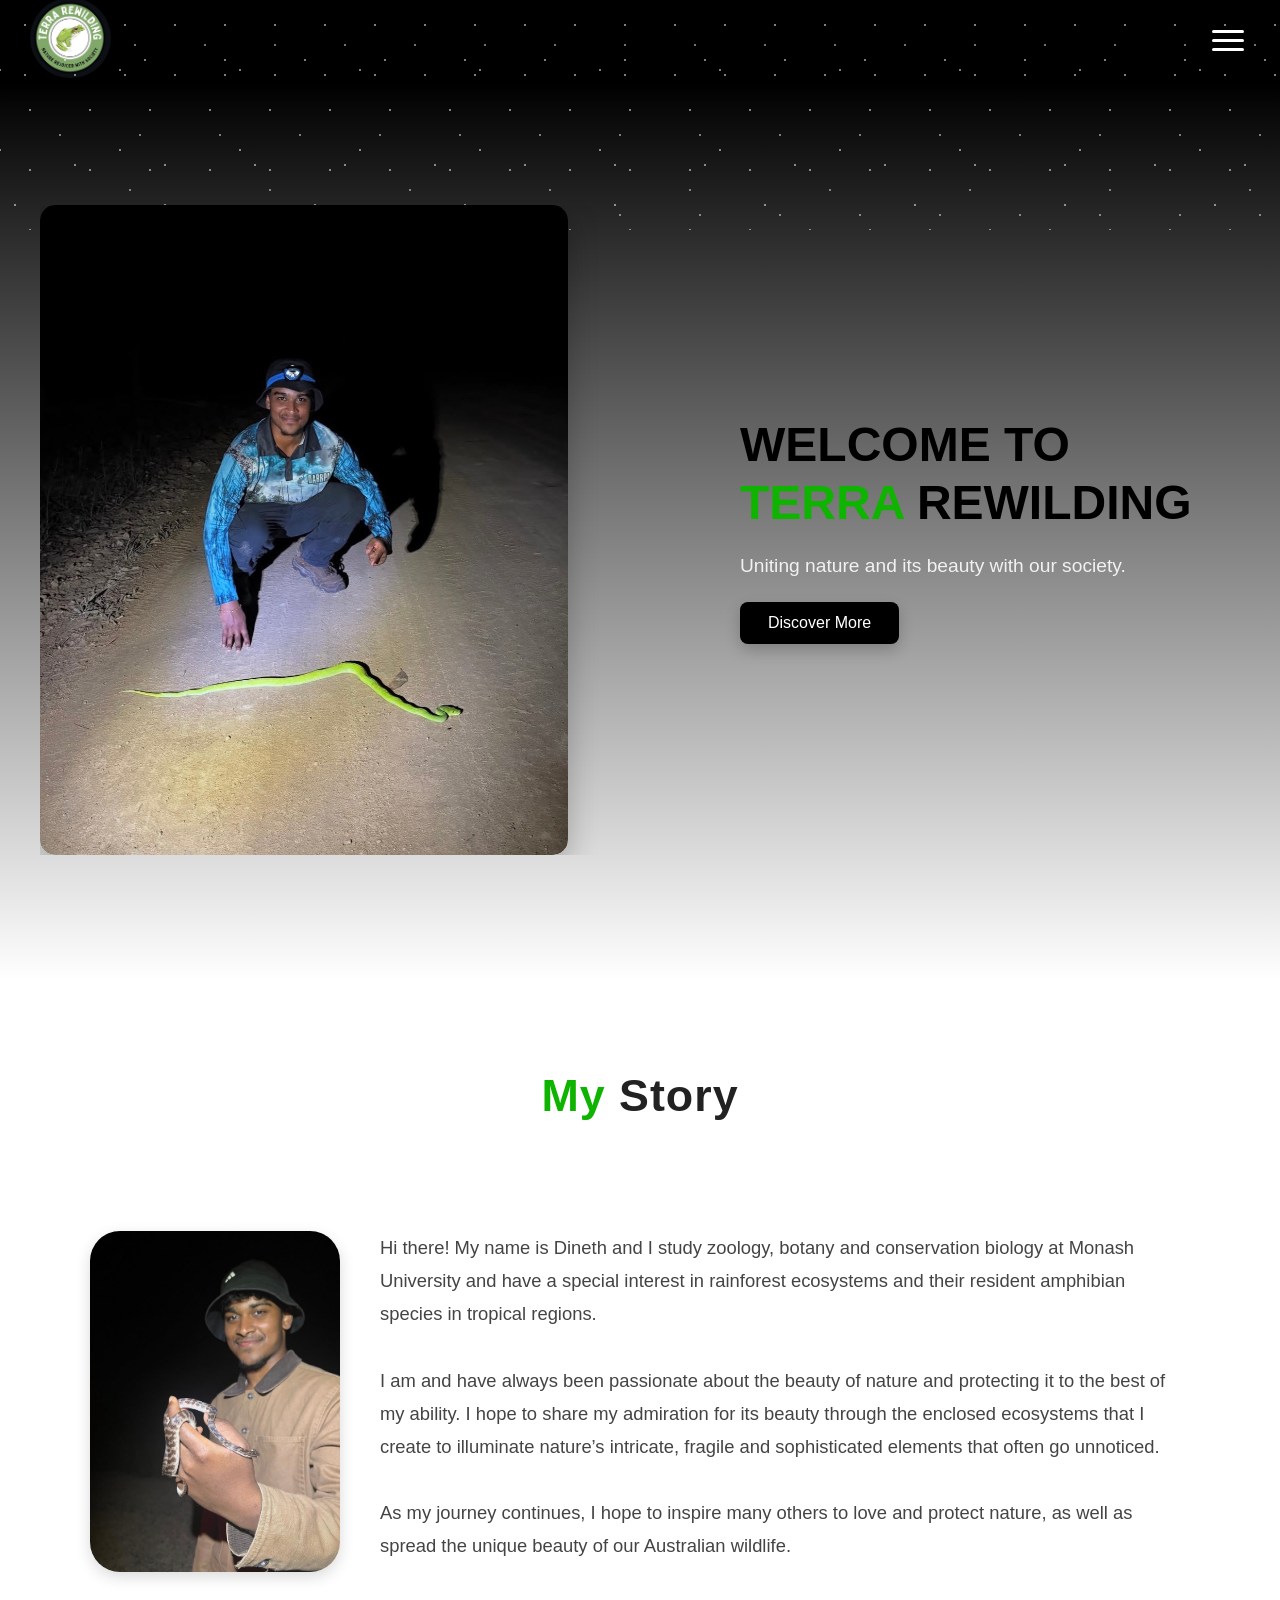
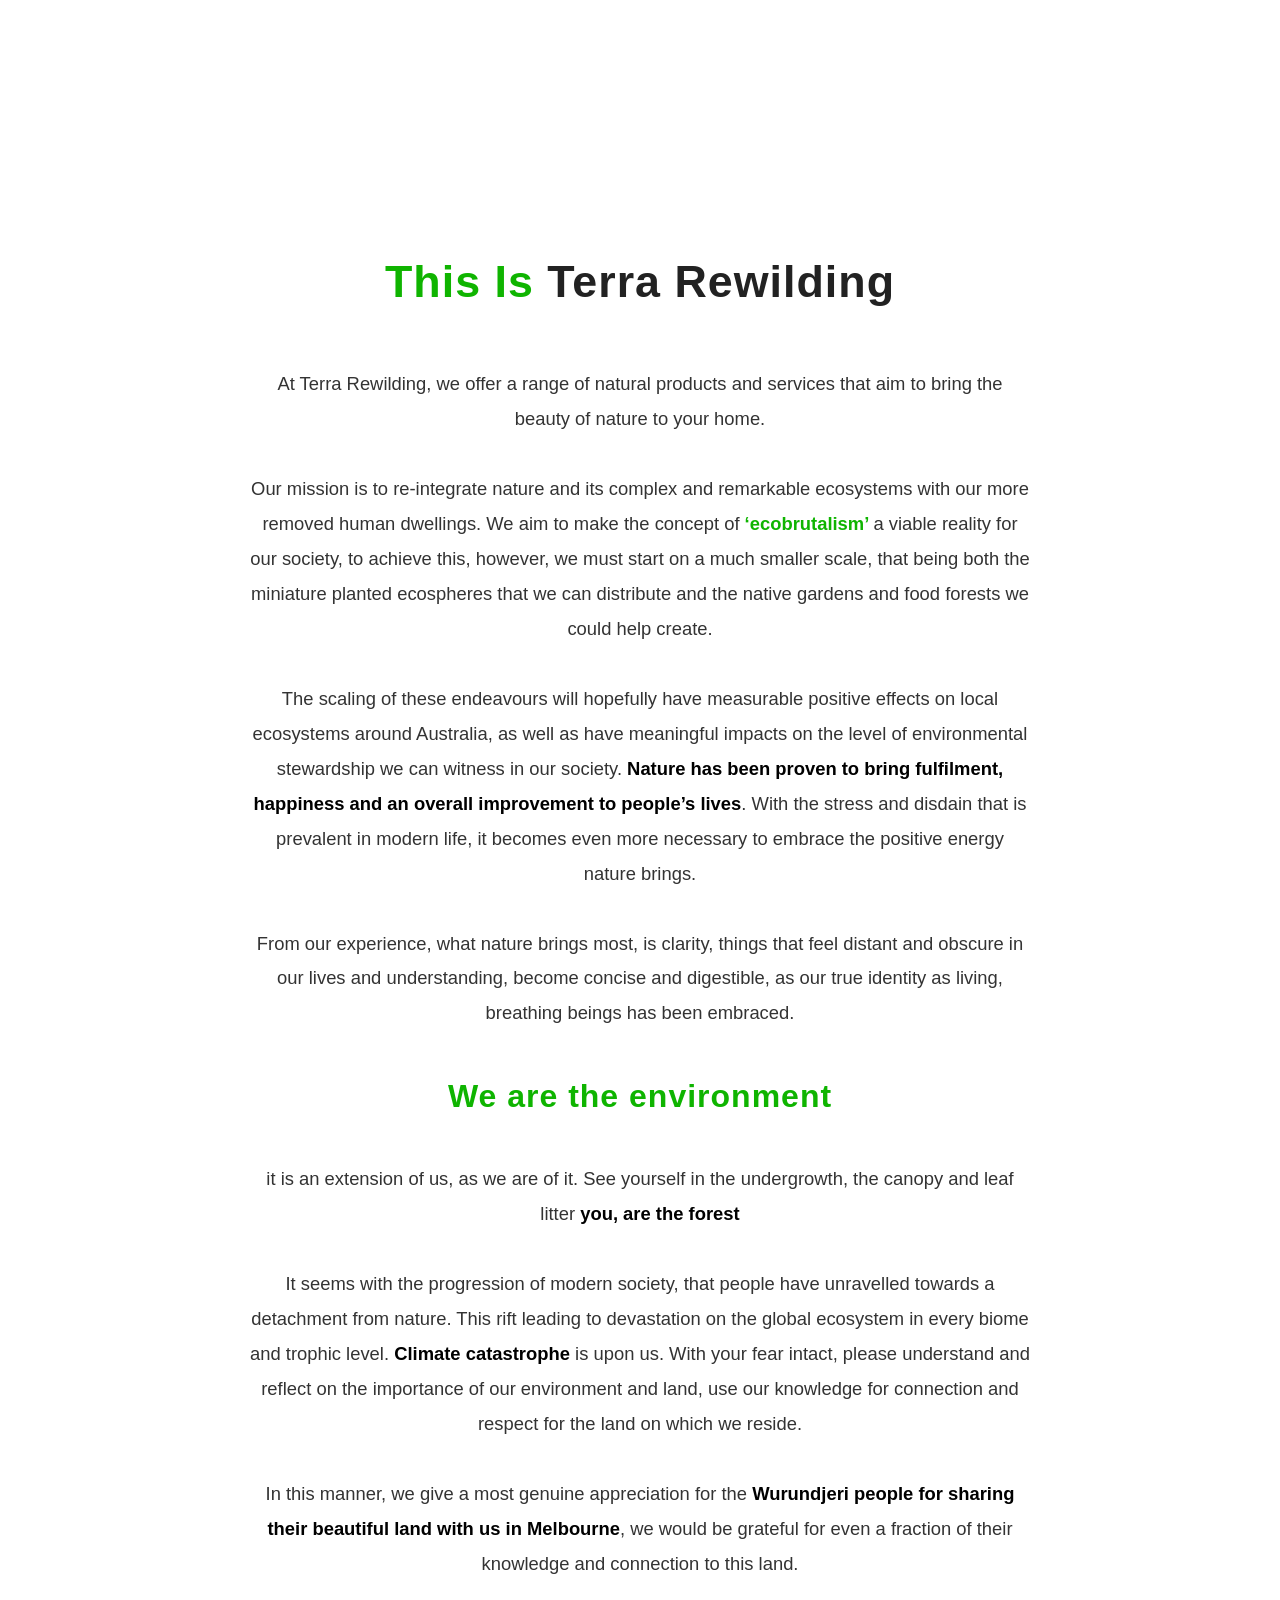
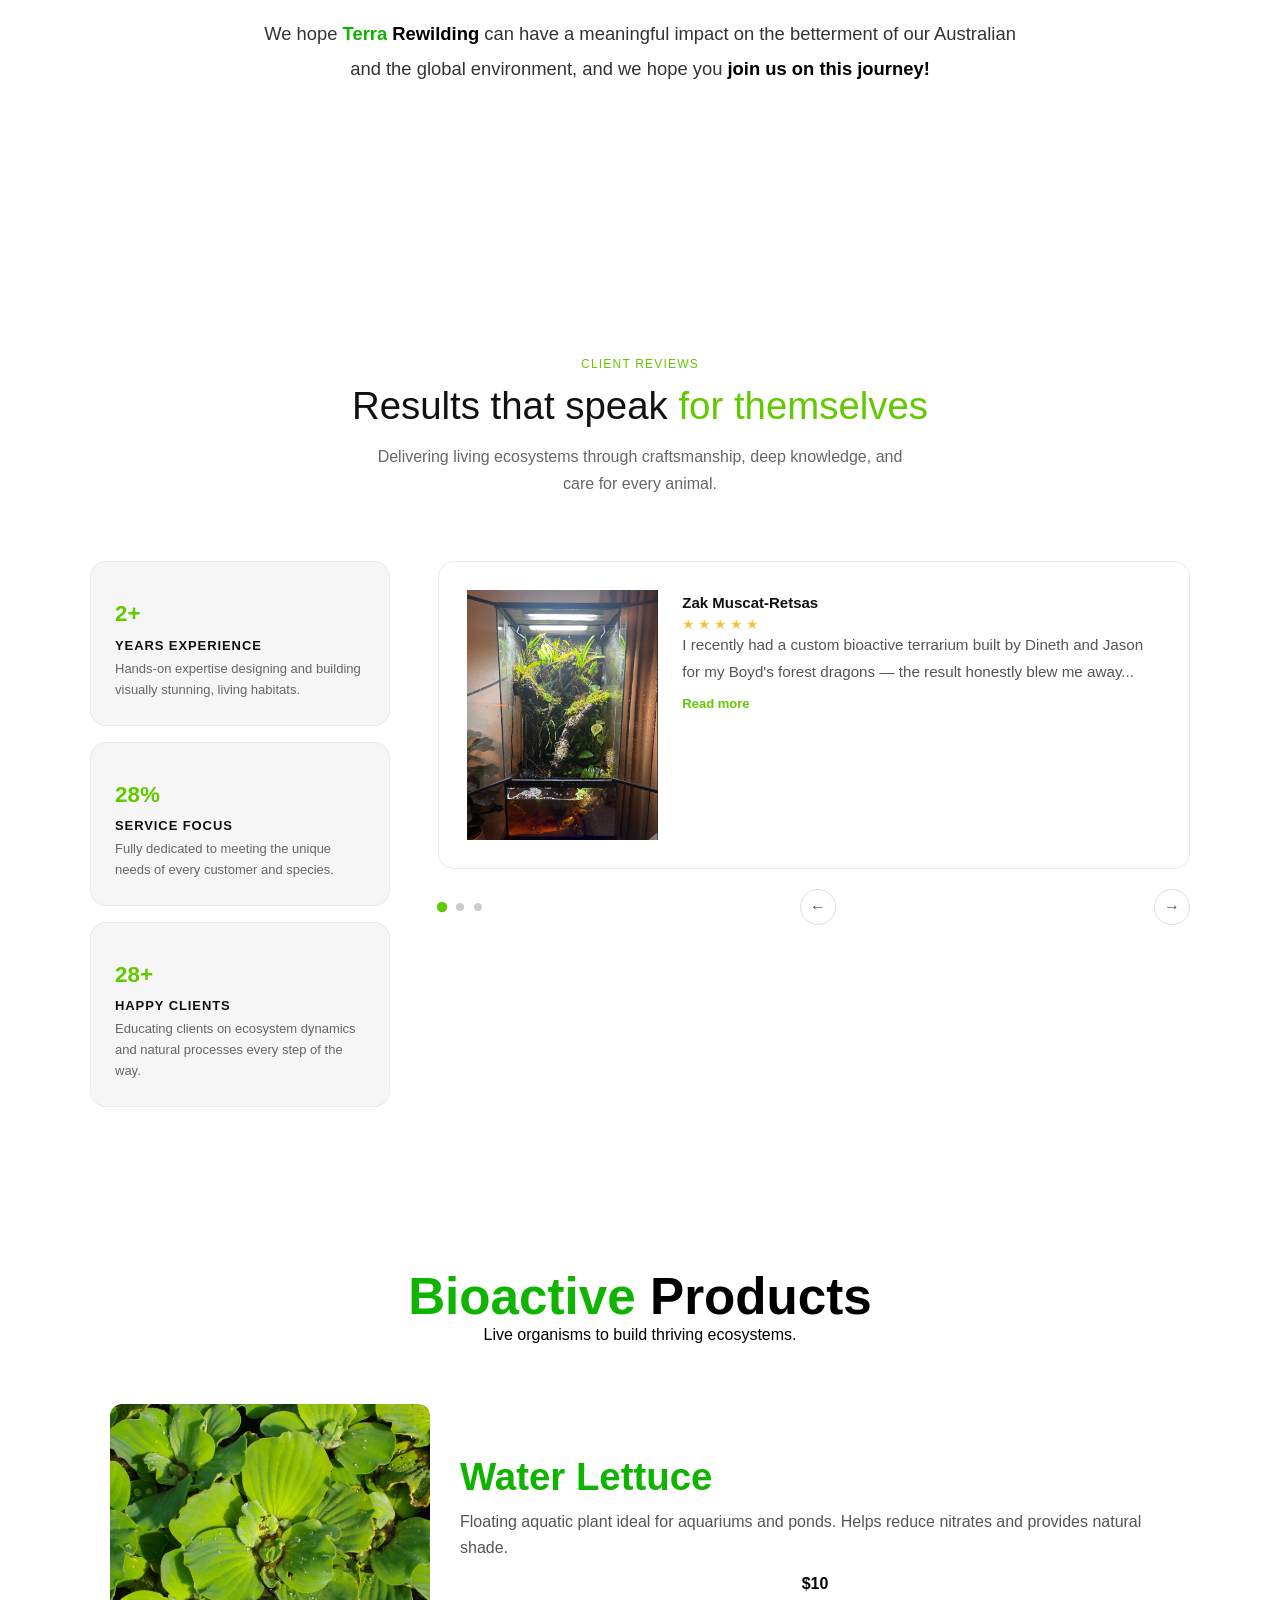
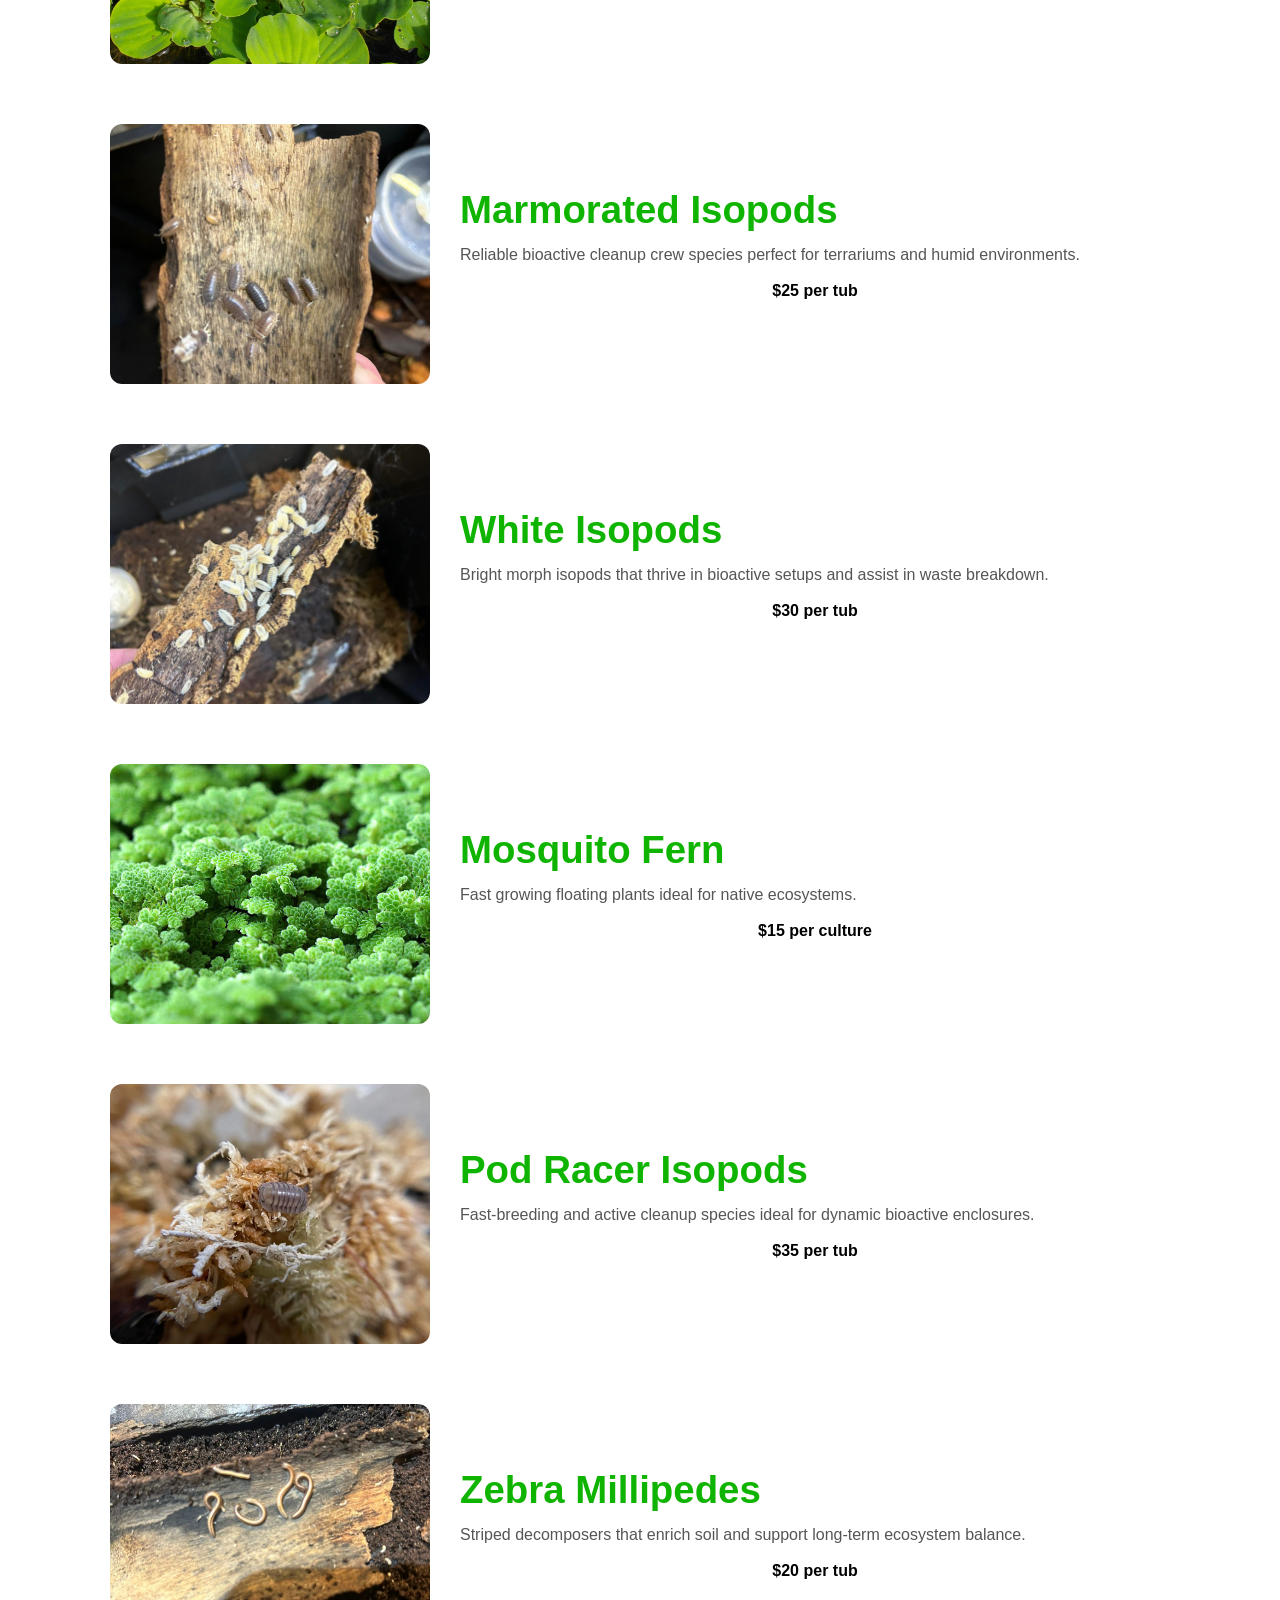
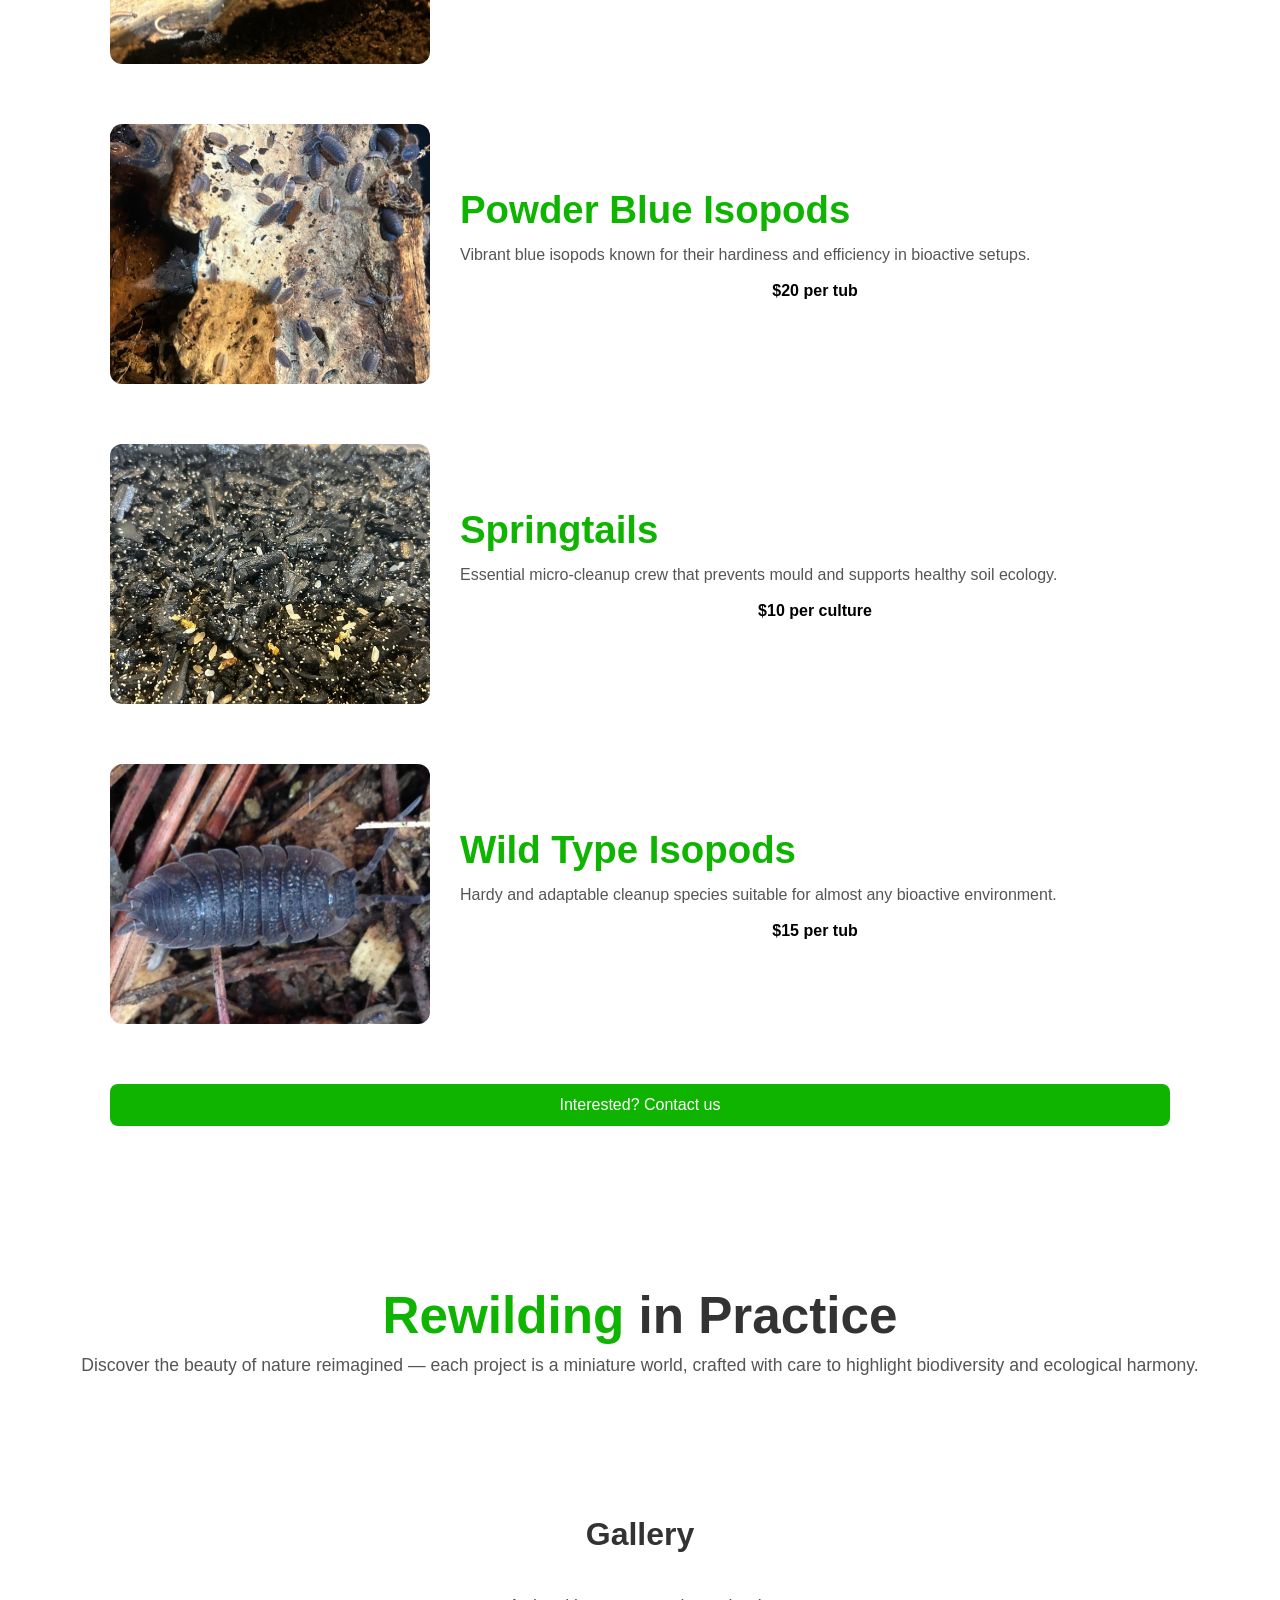
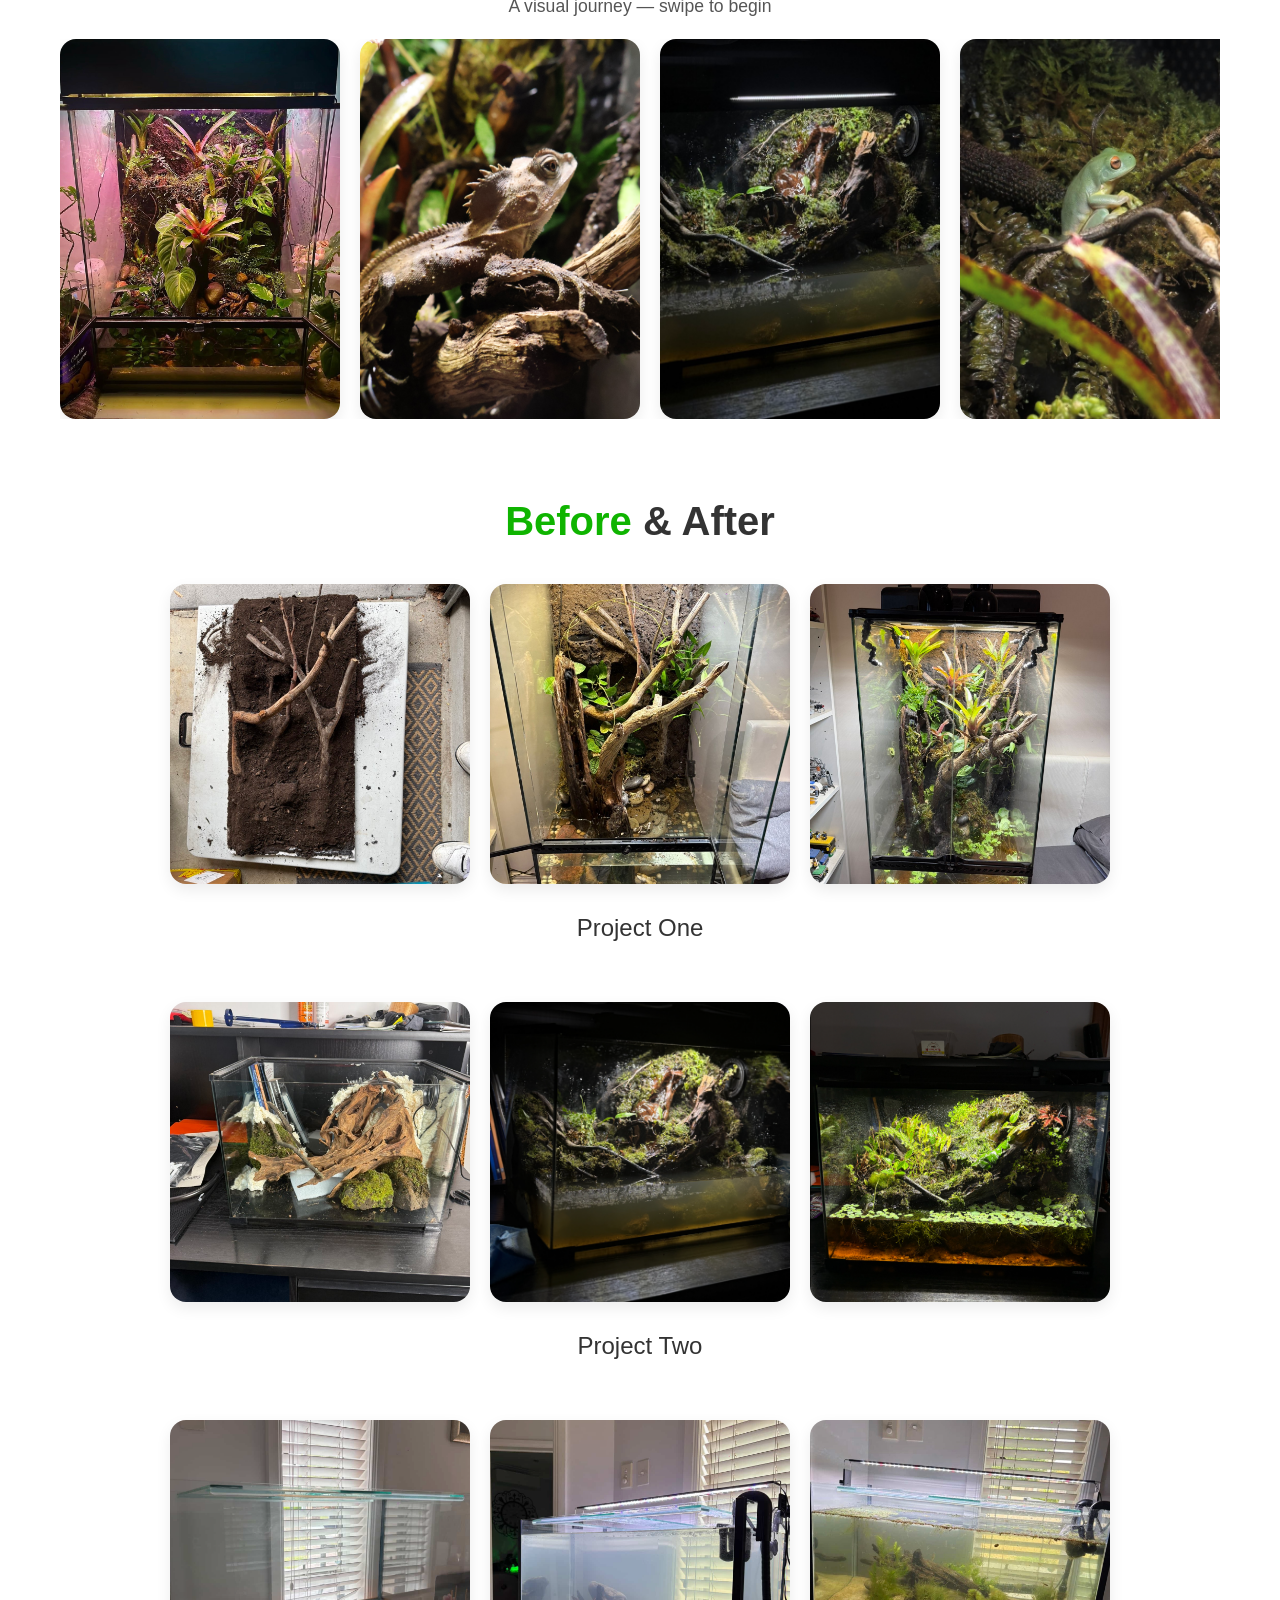
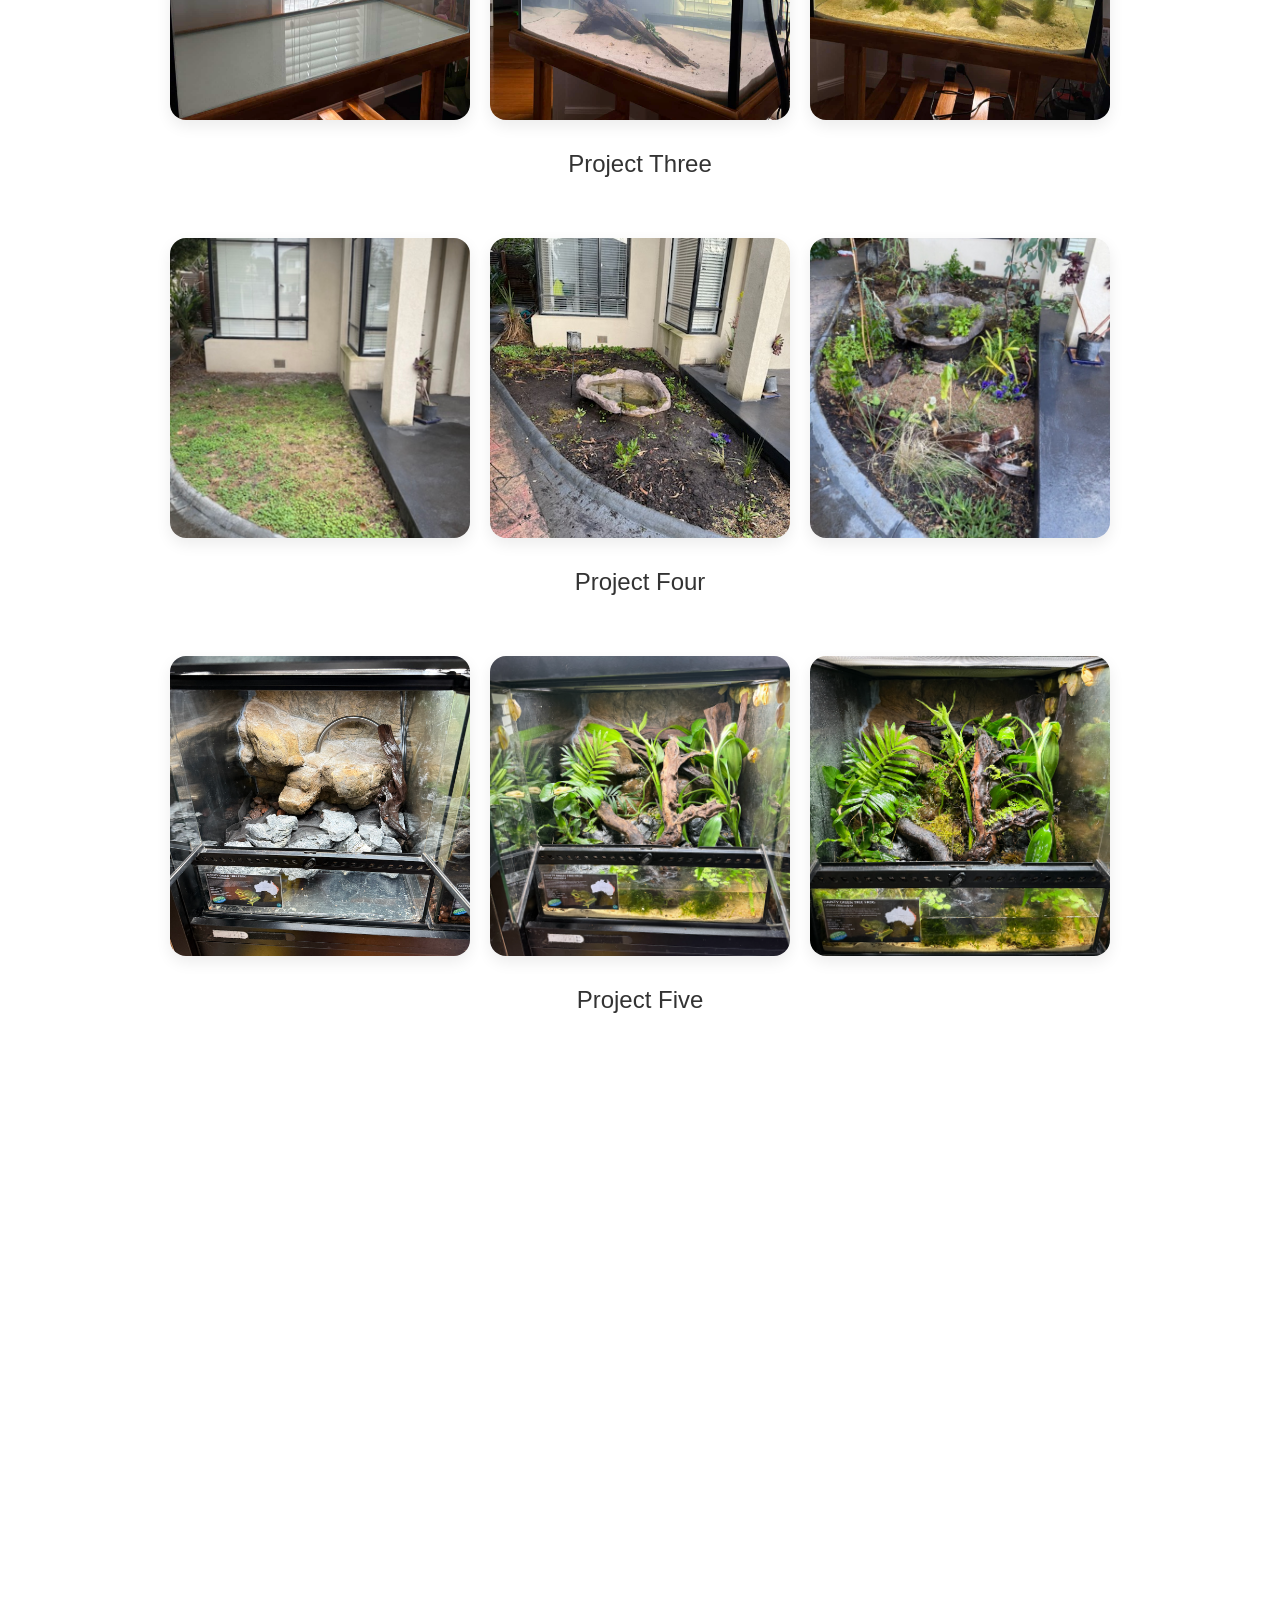
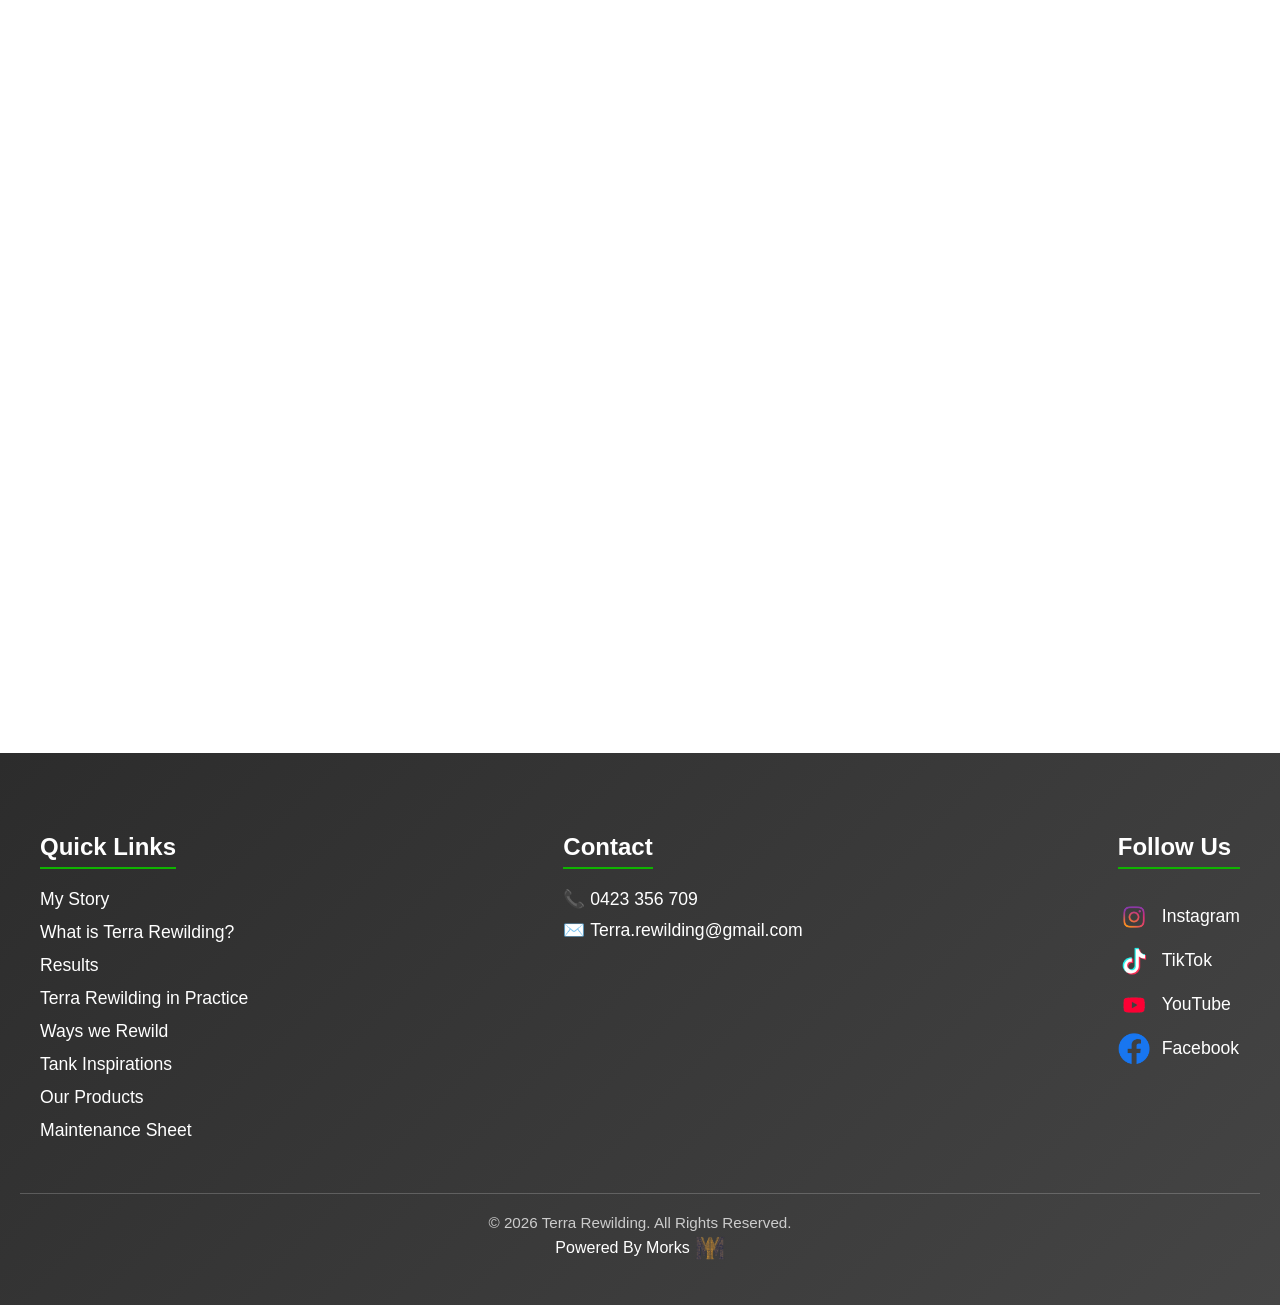
==== commit 2492da28: "Removed video section added more projects" ====
--- a/main.html
+++ b/main.html
@@ -5,8 +5,6 @@
   <meta name="viewport" content="width=device-width, initial-scale=1.0">
   <title>Terra Rewilding - Home</title>
   <link rel="stylesheet" href="main.css">
-  <link href="https://fonts.googleapis.com/css2?family=Caveat:wght@700&family=Poppins:wght@400;500;600&display=swap" rel="stylesheet">
-
 </head>
 
 <body>
@@ -32,7 +30,7 @@
   <!-- Left: Logo -->
   <div class="nav-logo">
     <img
-      src="herophotos/4.jpg"
+      src="herophotos/terralogo.png"
       alt="Terra Rewilding Logo"
       onclick="location.reload()"
     >
@@ -746,7 +744,7 @@
       <!-- Social Links -->
       <div class="footer-social">
         <h3>Follow Us</h3>
-        <a class="social-link" href="https://www.instagram.com/terra_rewilding" target="_blank" rel="noopener">
+        <a class="social-link" href="https://www.instagram.com/terra.rewilding" target="_blank" rel="noopener">
           <img src="photos/Insta-removebg-preview.png" alt="Instagram" class="social-icon-img">
           <span>Instagram</span>
         </a>
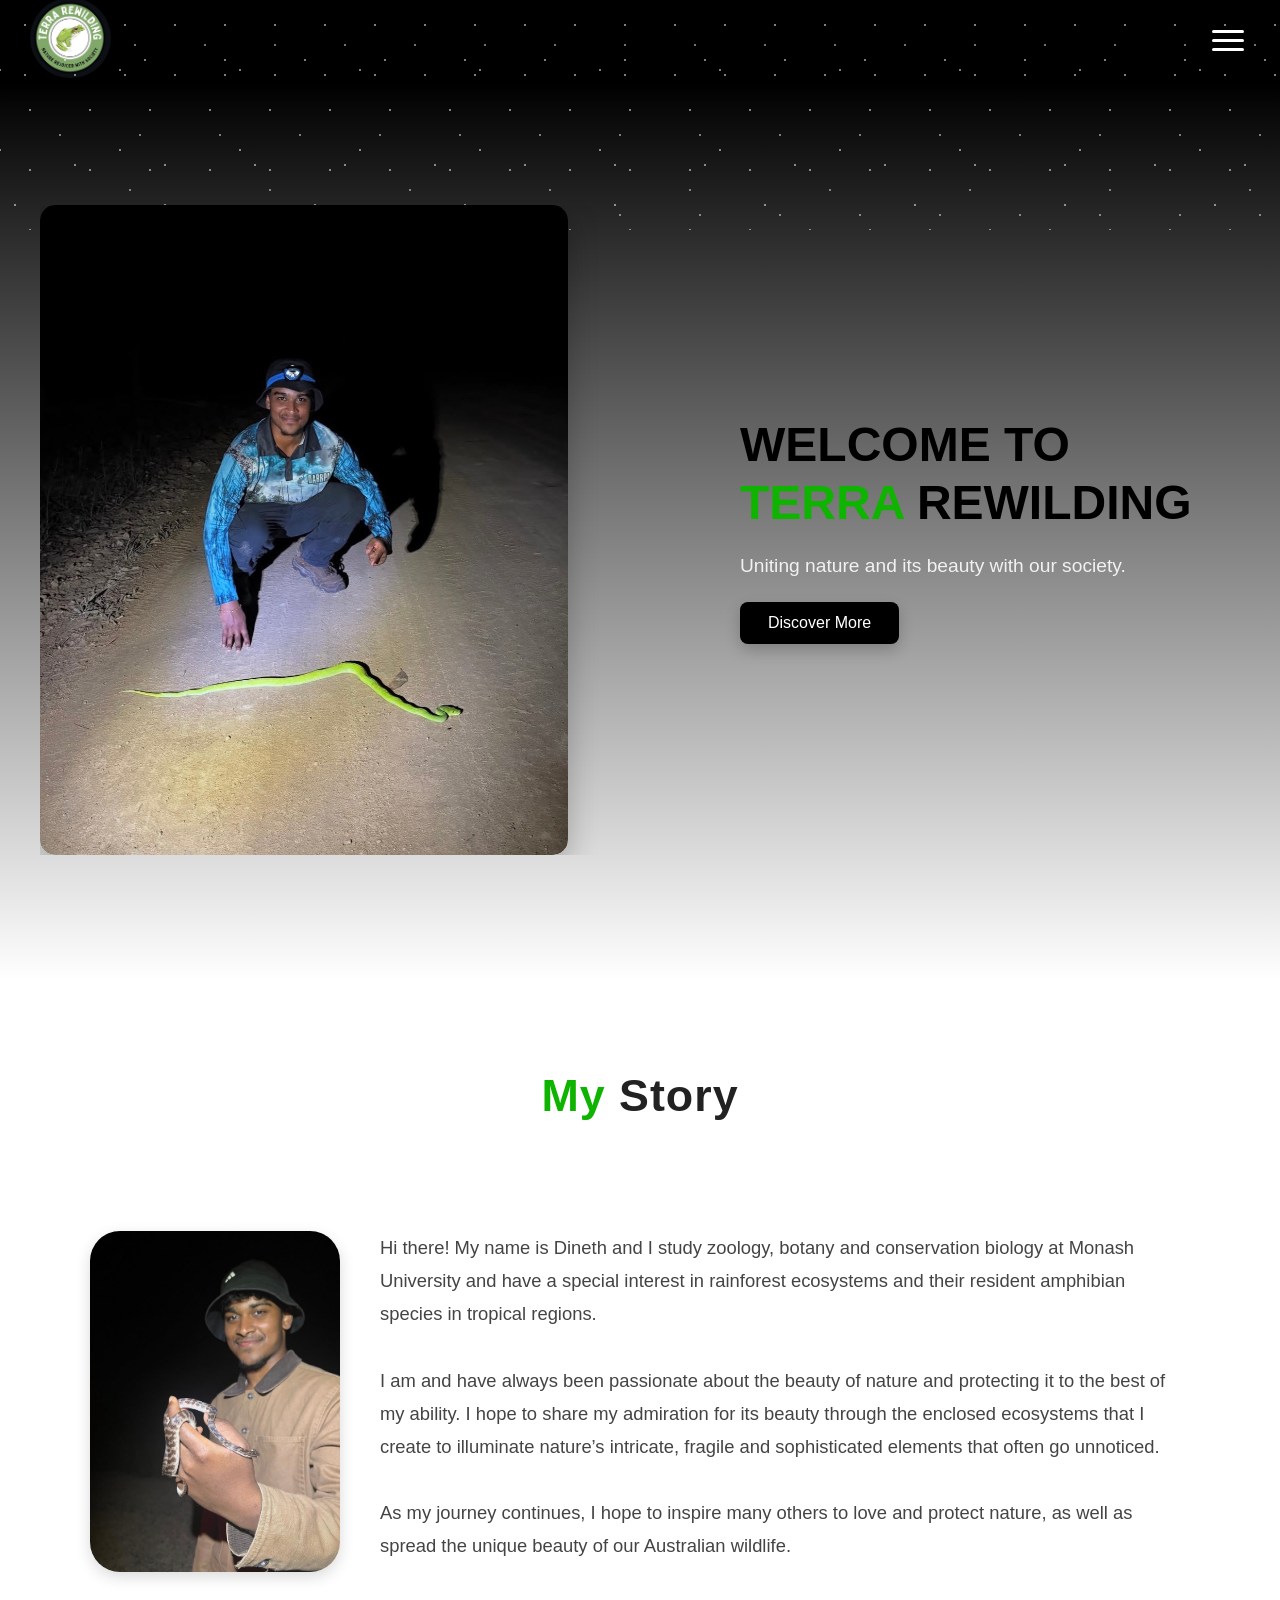
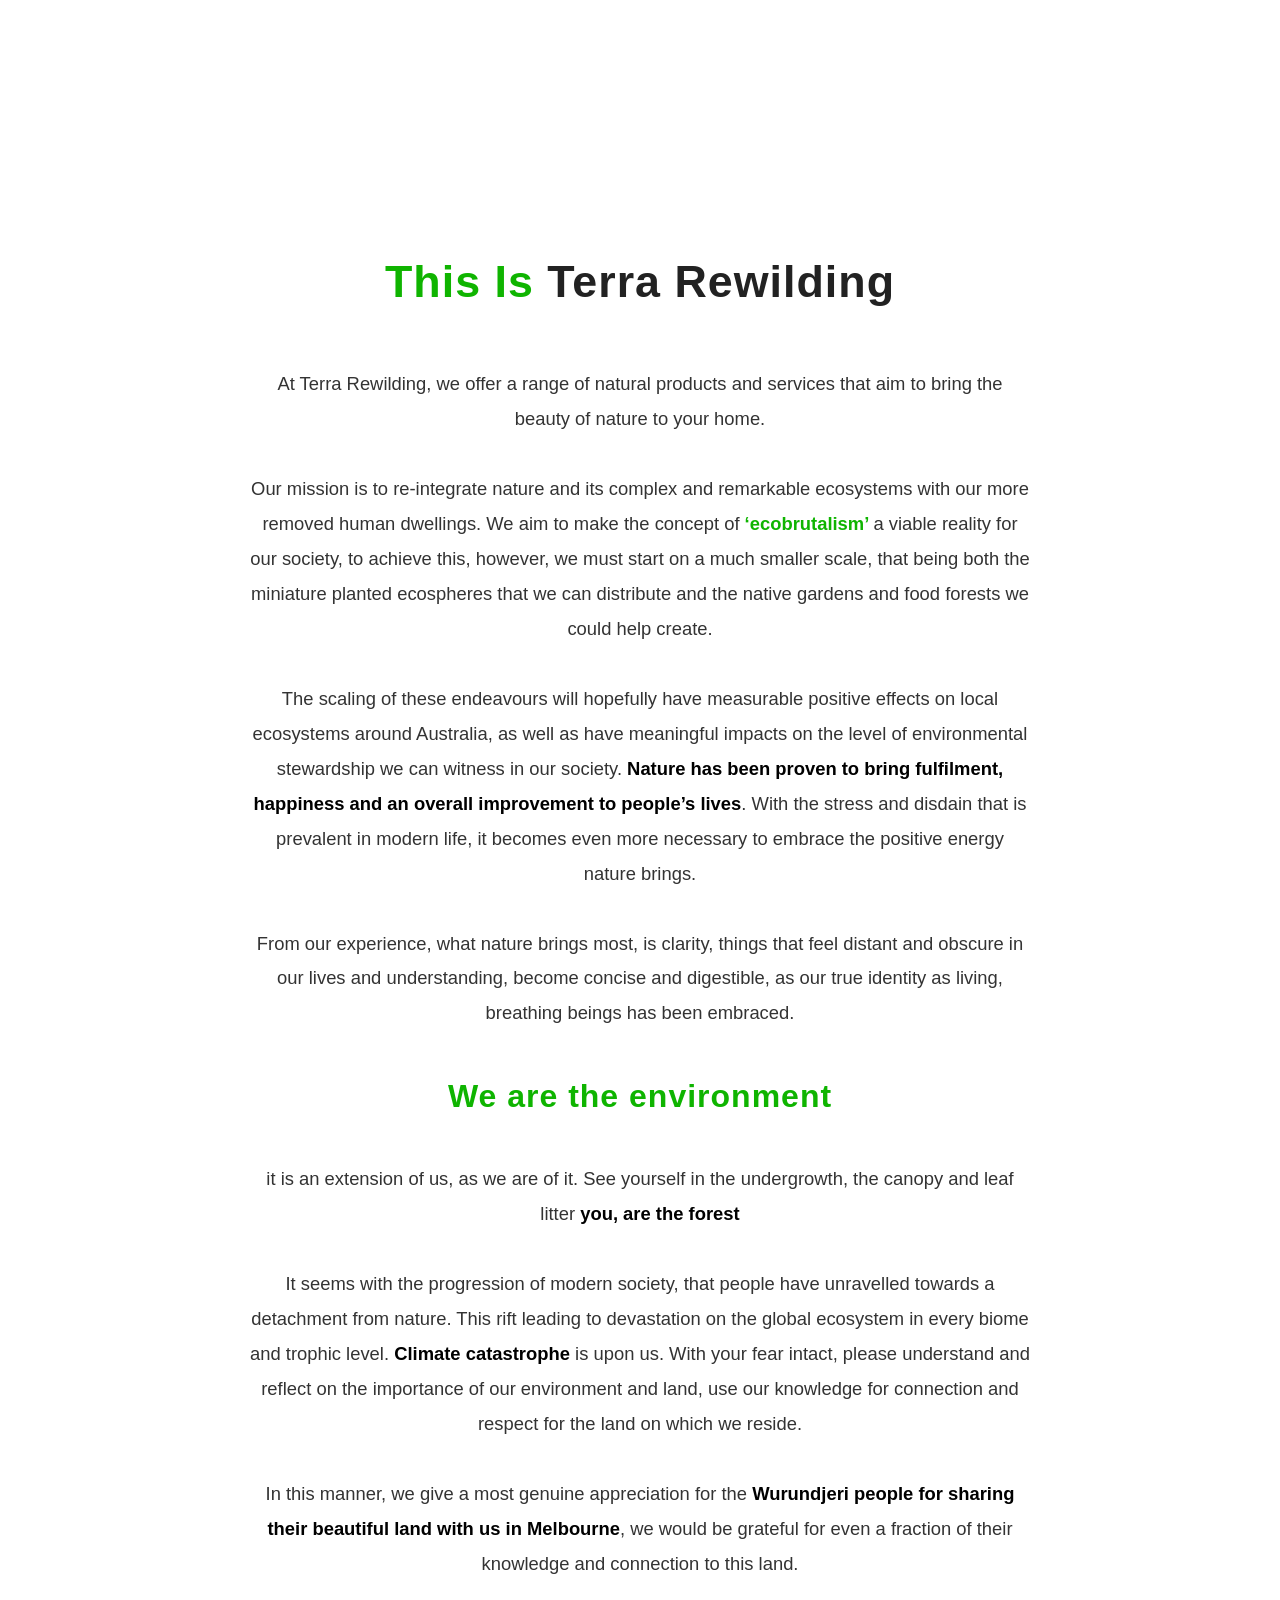
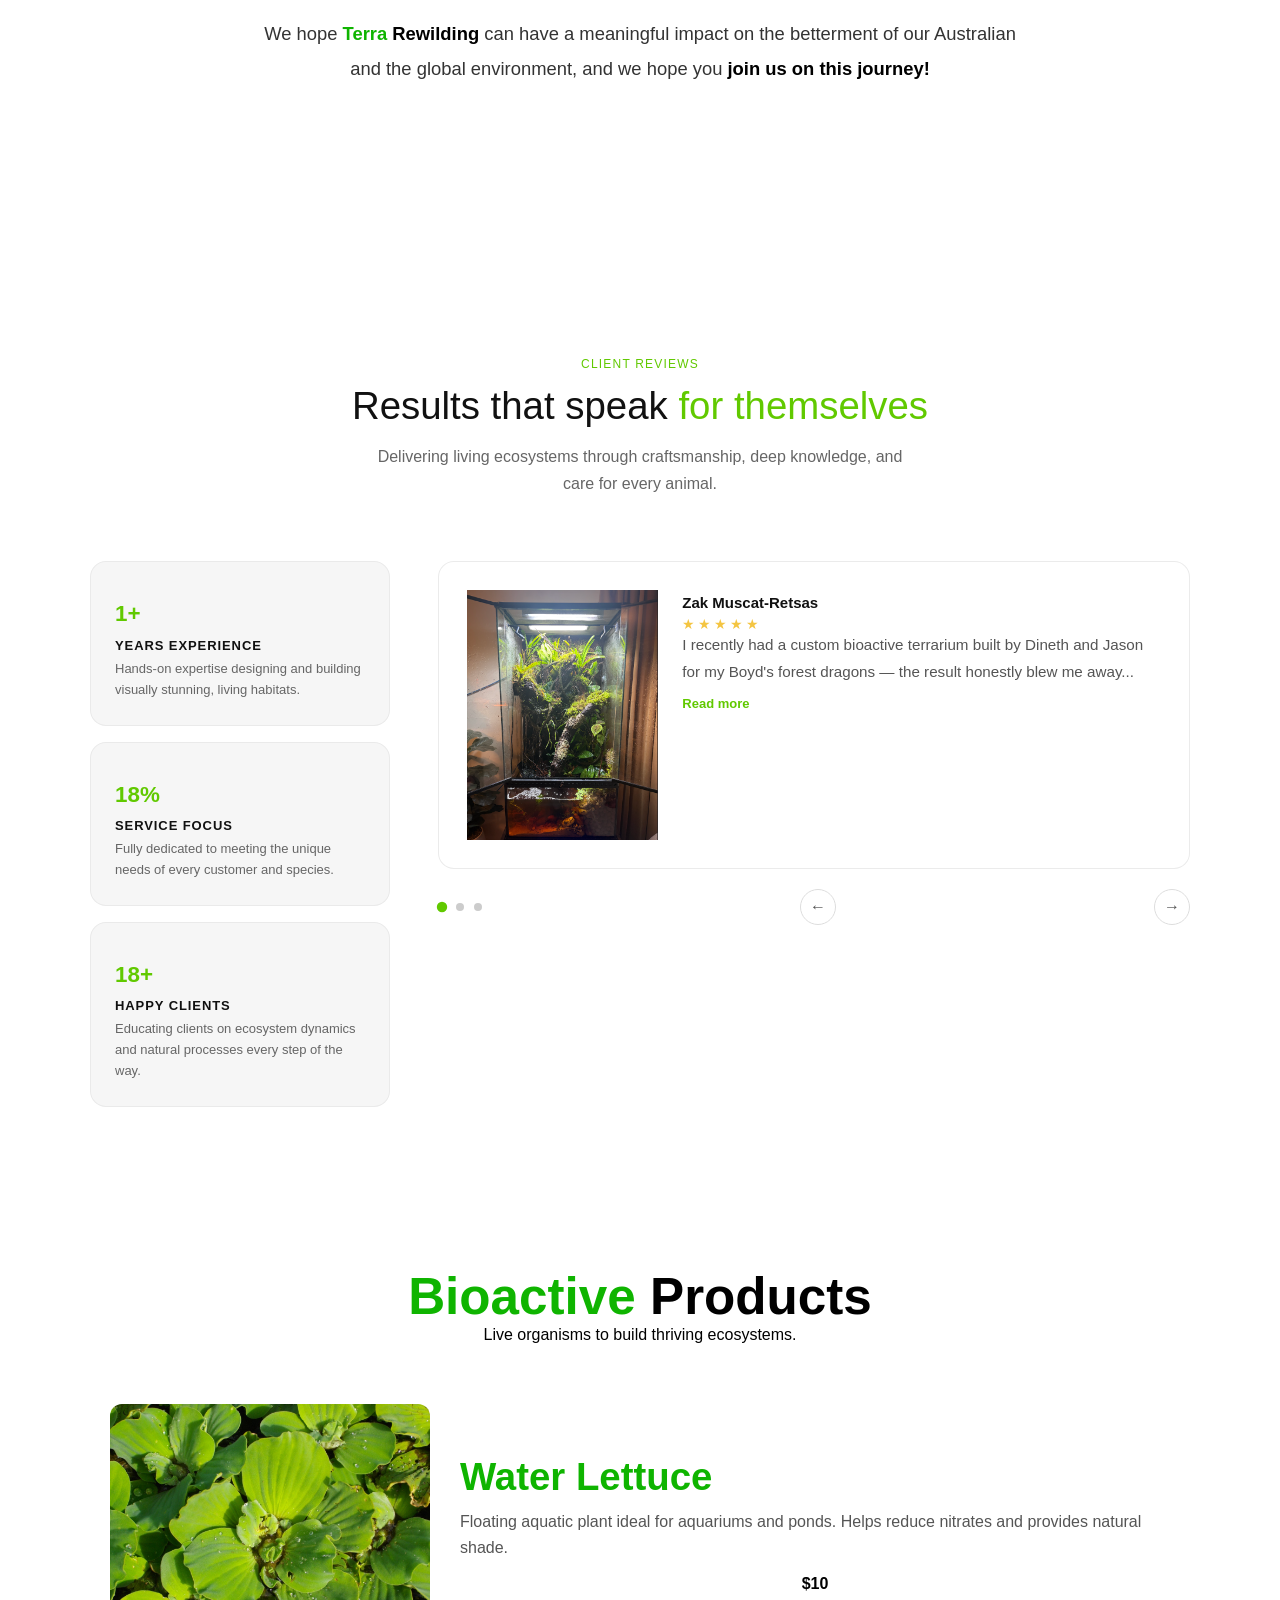
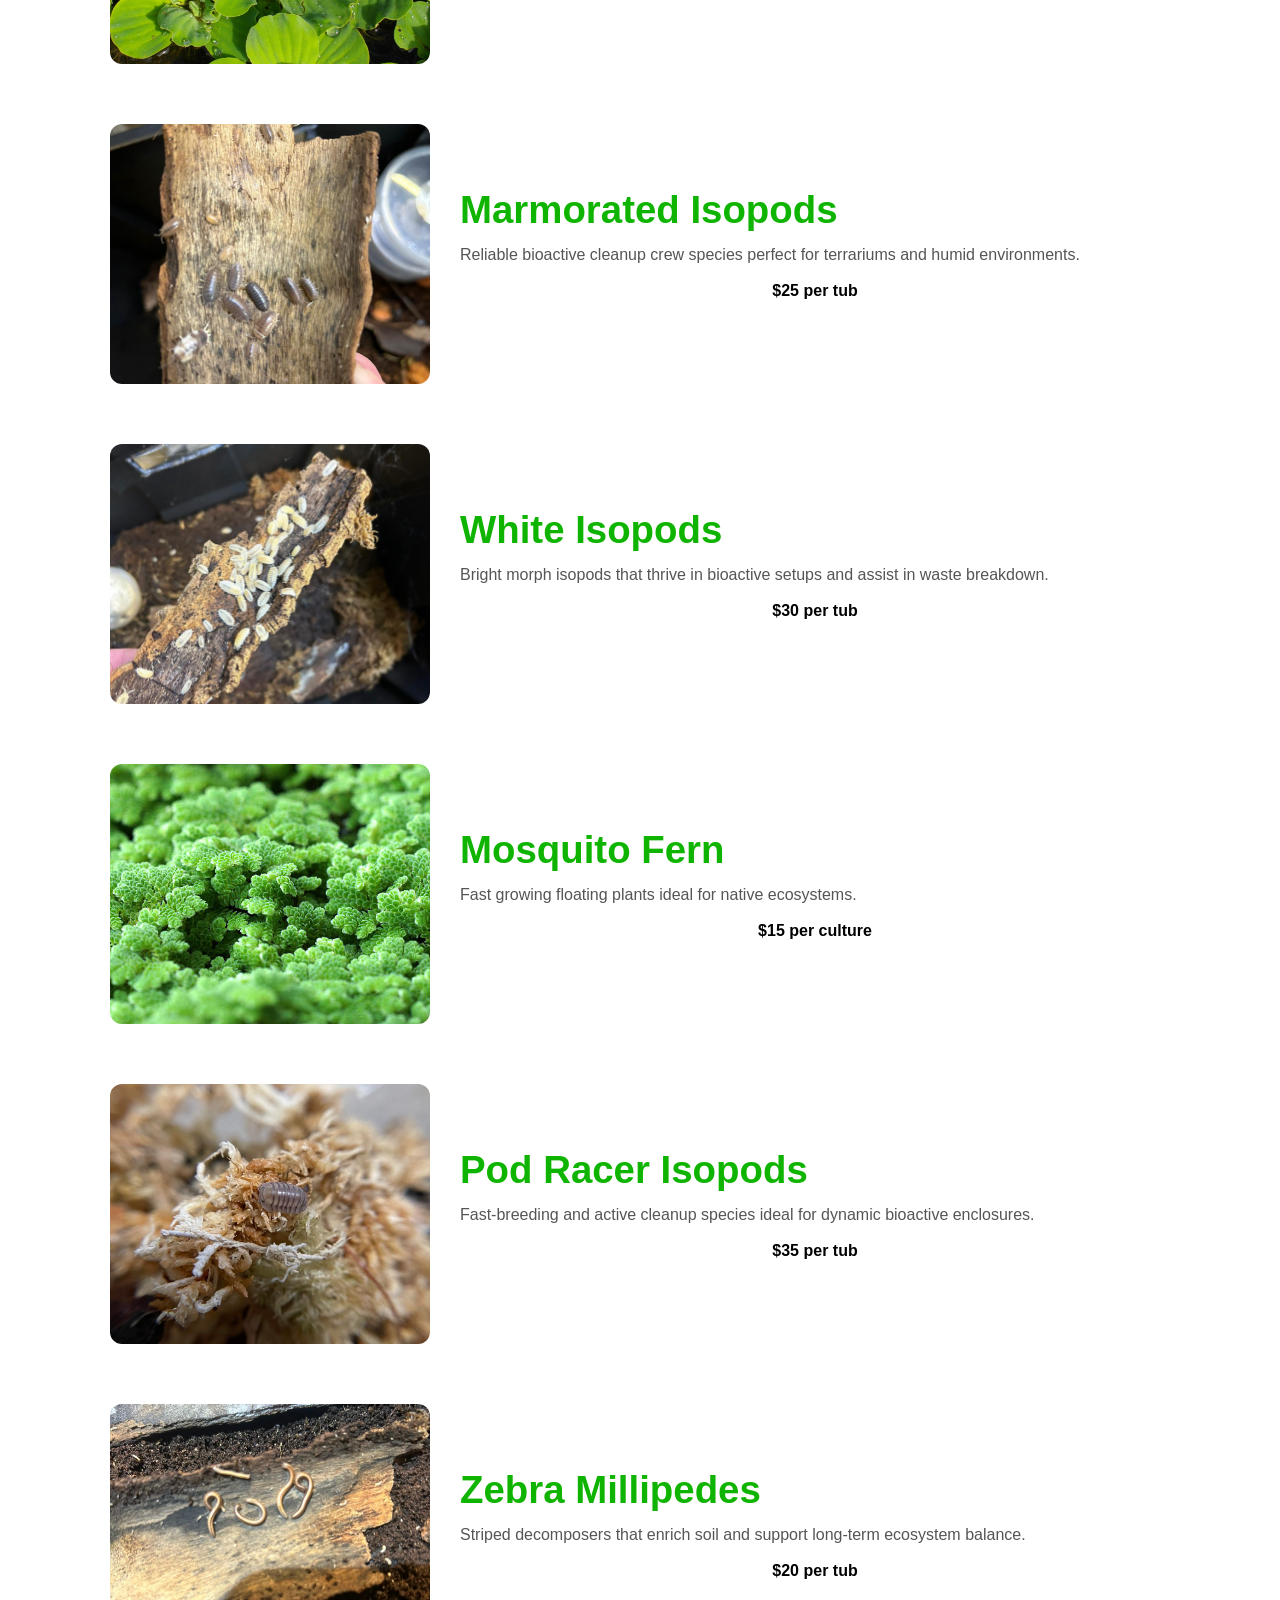
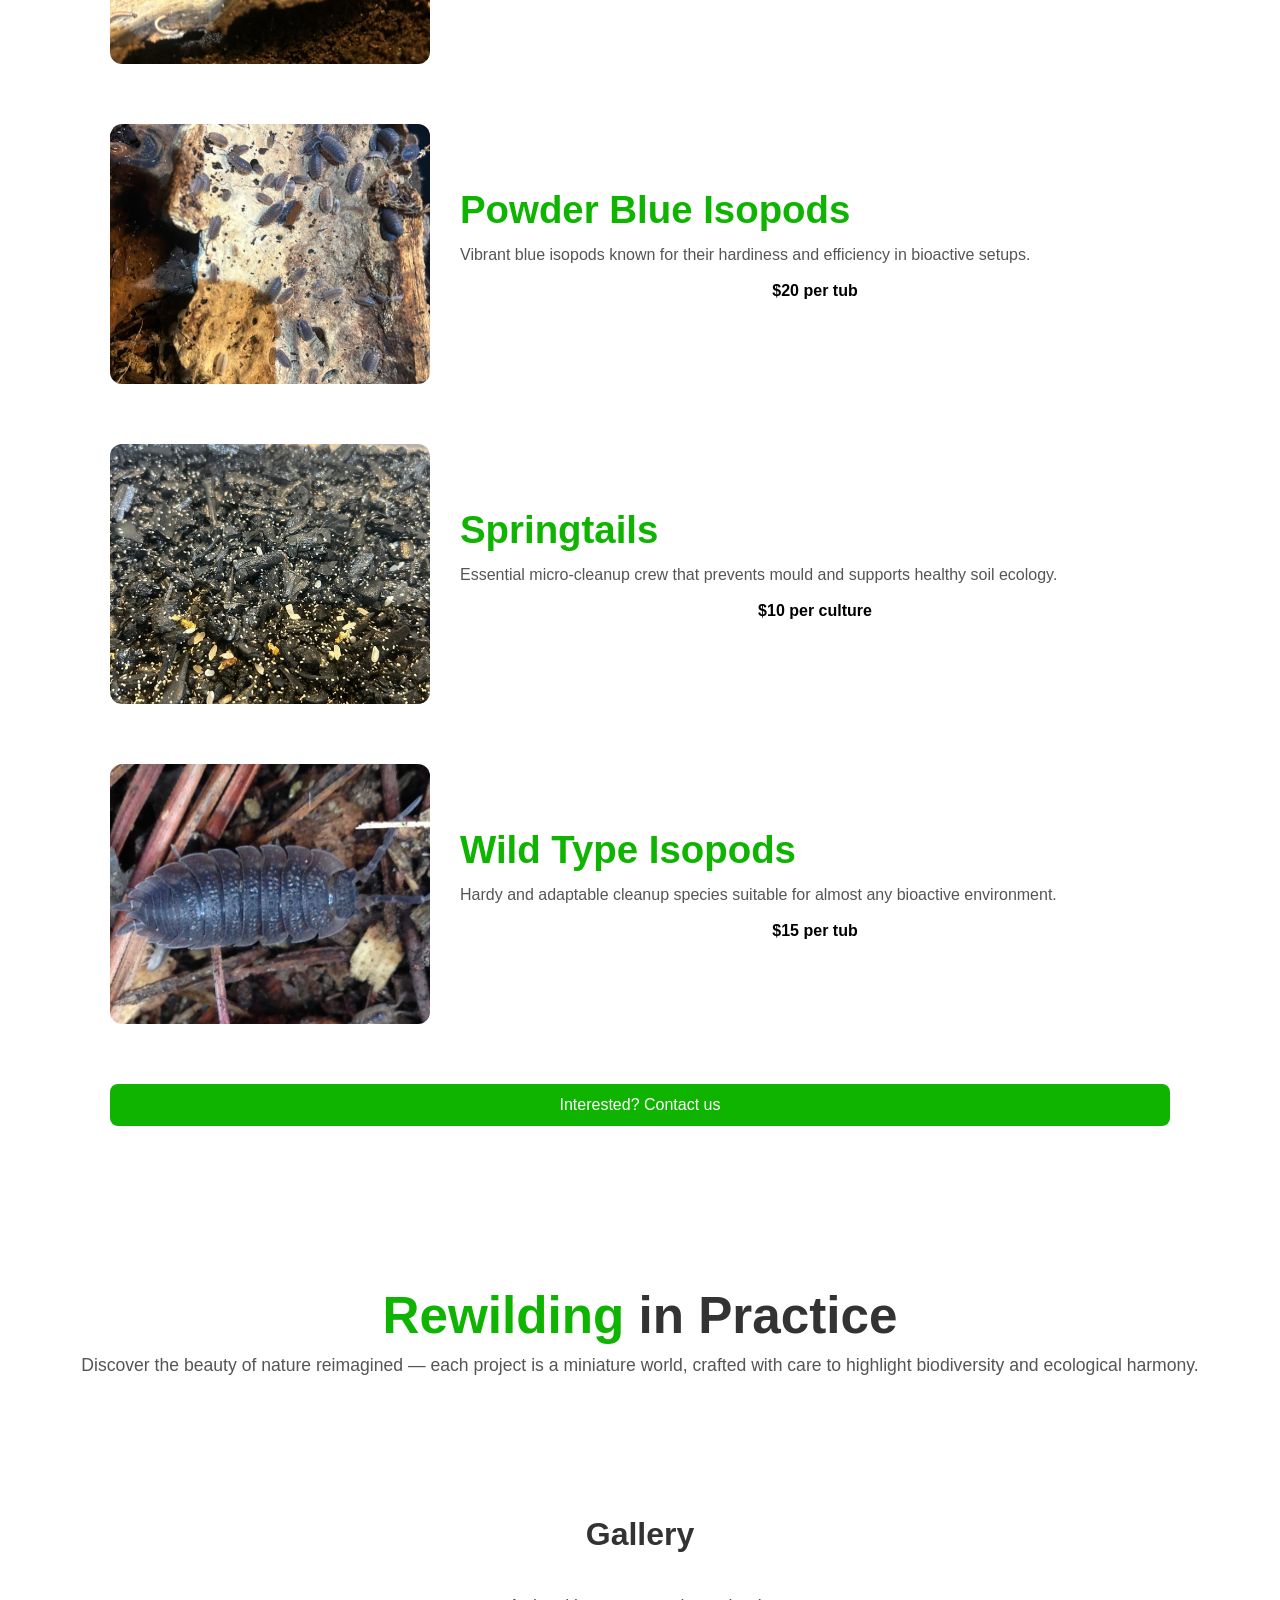
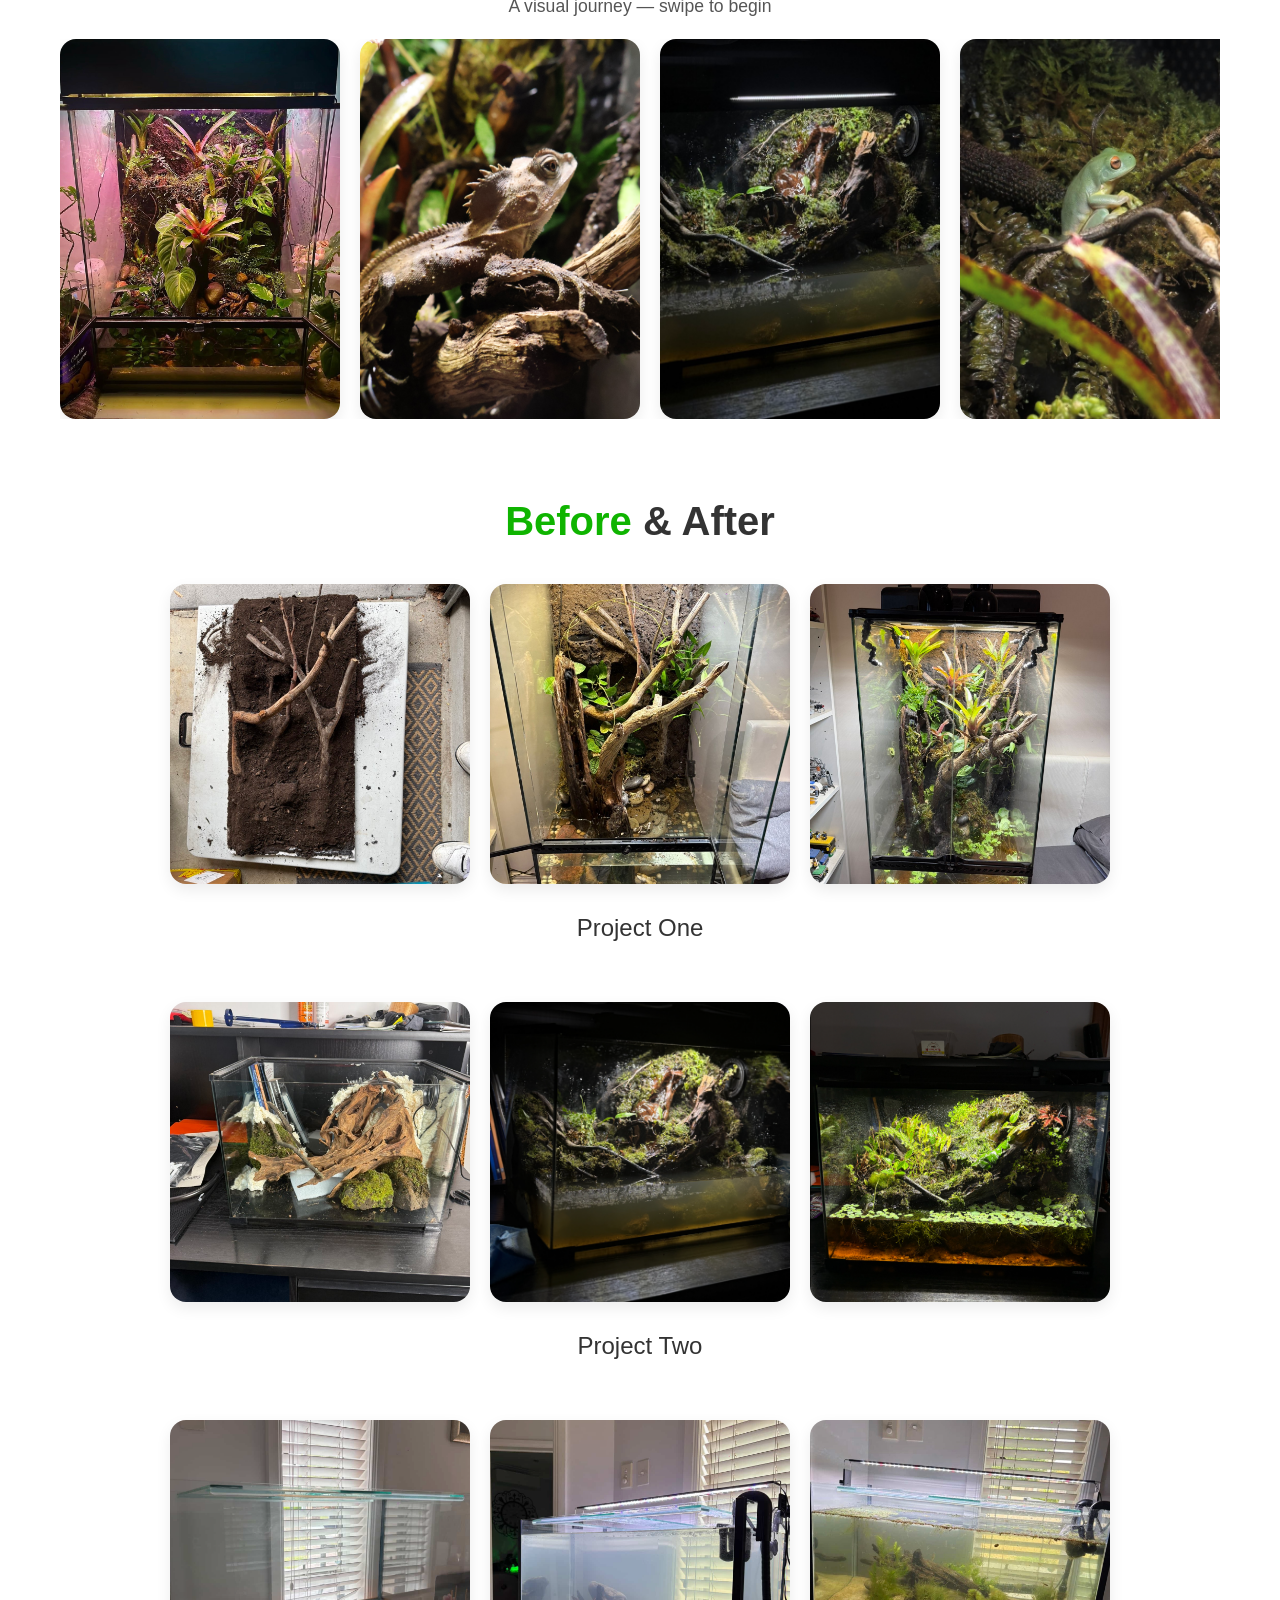
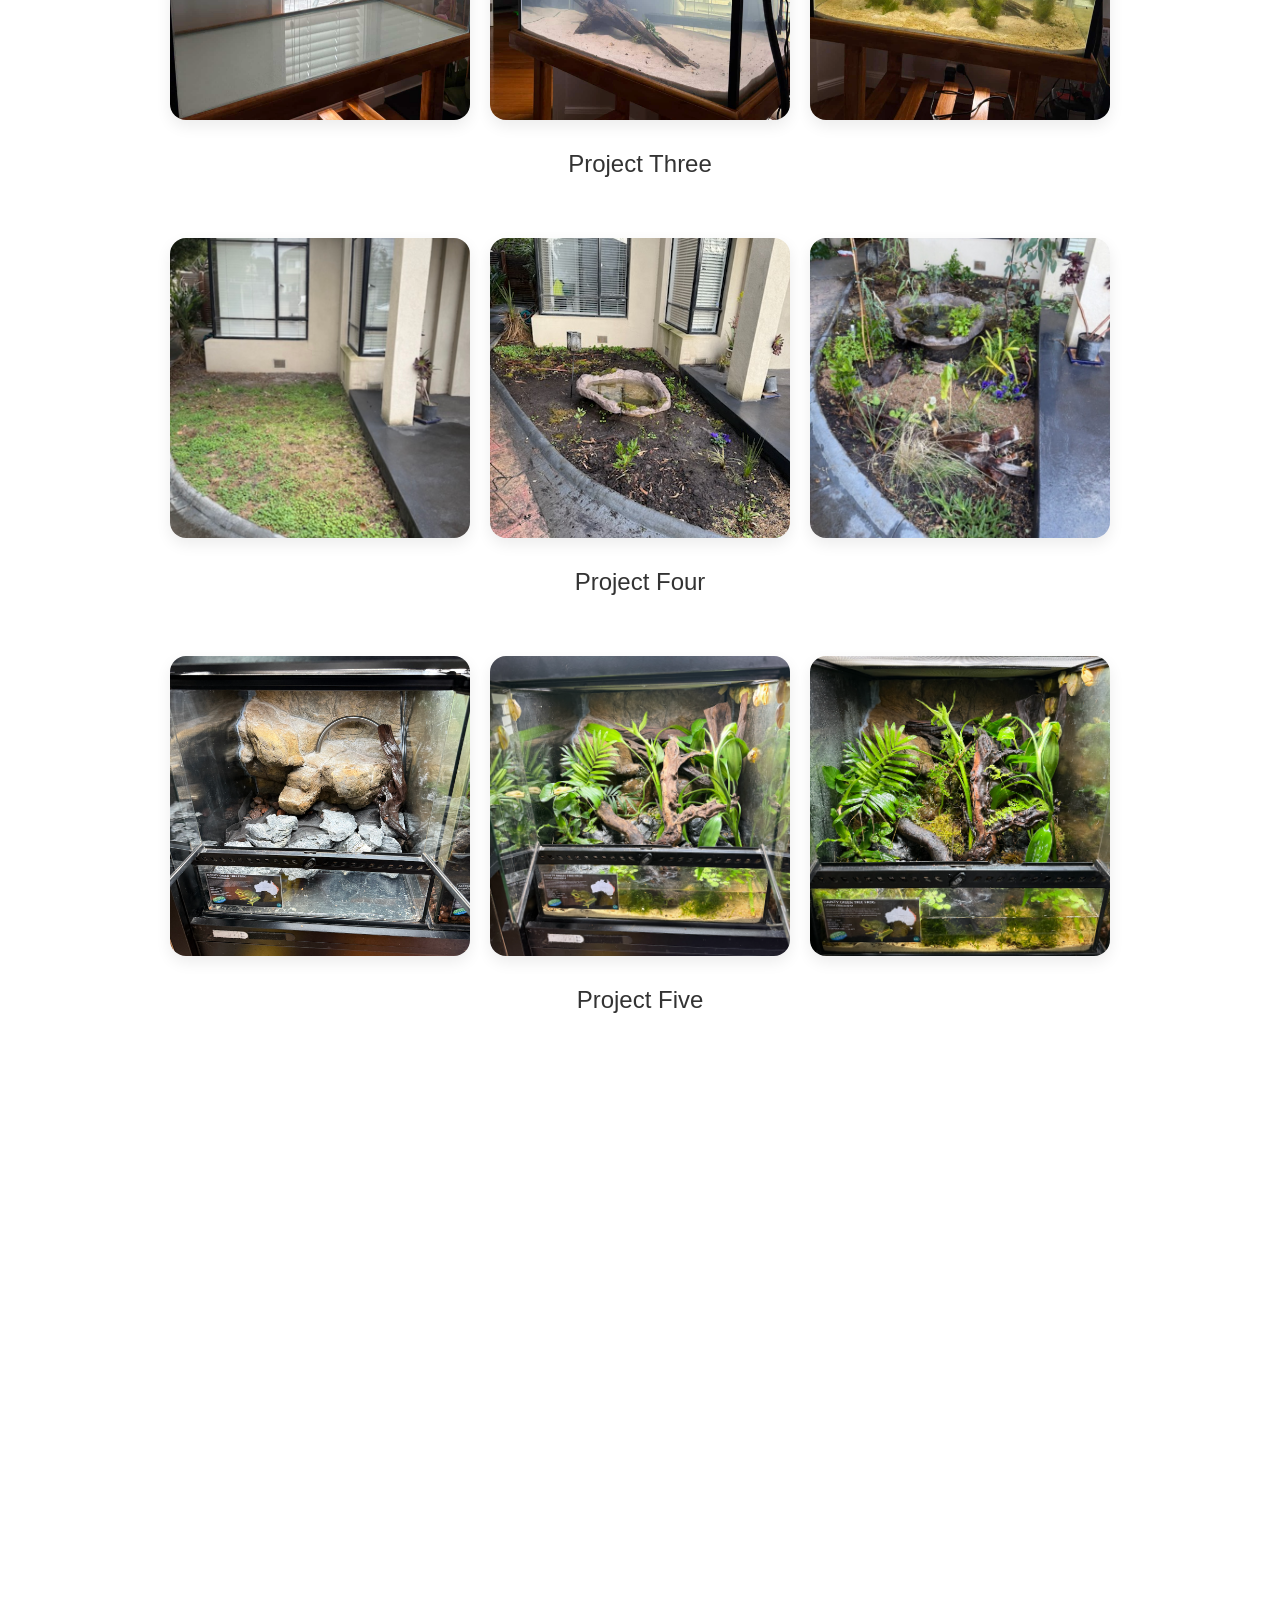
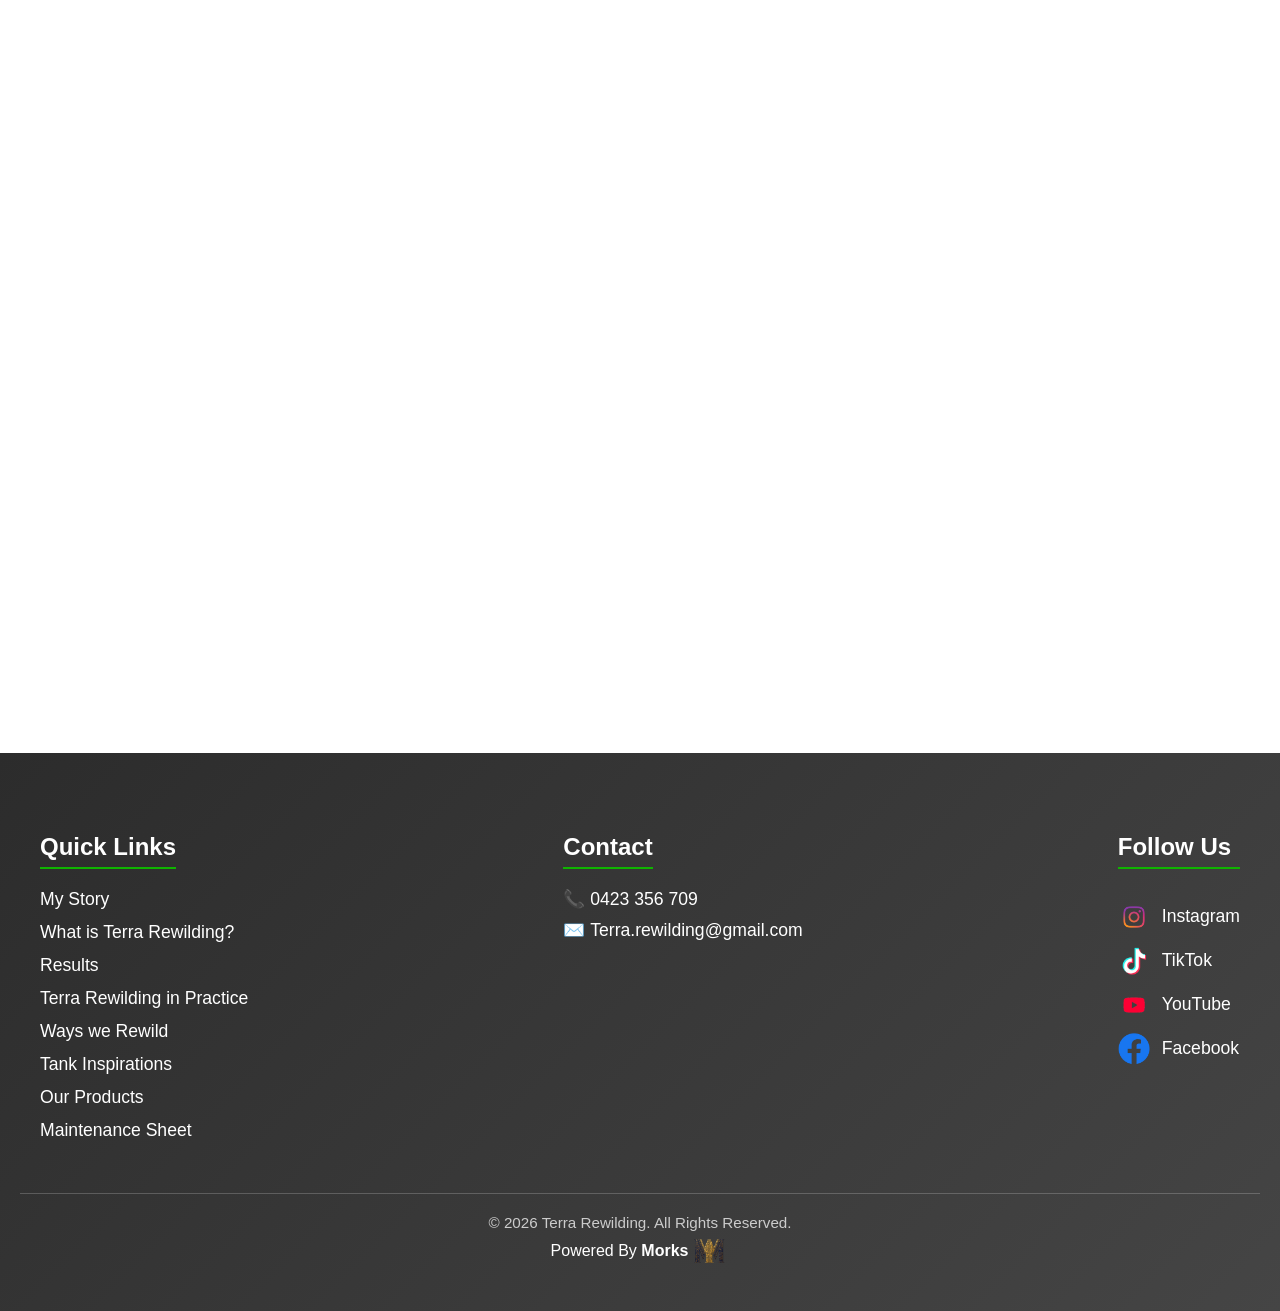
==== commit 24a231cf: "Removed video section added more projects" ====
--- a/main.html
+++ b/main.html
@@ -768,8 +768,8 @@
     <div class="footer-bottom">
       <p>© 2026 Terra Rewilding. All Rights Reserved.</p>
       <div class="michaelsoft-wrapper">
-        <p class="footer-MichaelSoft">Powered By Morks</p>
-        <img class="PyramidLogo" src="photos/Transparent_mainLogo.png" alt="Morks">
+        <p class="footer-MichaelSoft">Powered By <strong>Morks</strong></p>
+        <img class="PyramidLogo" src="photos/morks.png" alt="Morks">
       </div>
     </div>
 
--- a/main.css
+++ b/main.css
@@ -1772,9 +1772,8 @@
   display: flex;
   justify-content: center;
   align-items: center;
-  margin-top: 5px;
-  gap: 5px;
-  padding-bottom: 5px;
+  gap: 1px;
+  margin-top: 0;
 }
 
 .footer-MichaelSoft {
@@ -1783,8 +1782,9 @@
 }
 
 .PyramidLogo {
-  width: 30px;
+  width: 40px;
   height: auto;
+  margin-bottom: 3px;
 }
 
 /* ===== RESPONSIVE ===== */
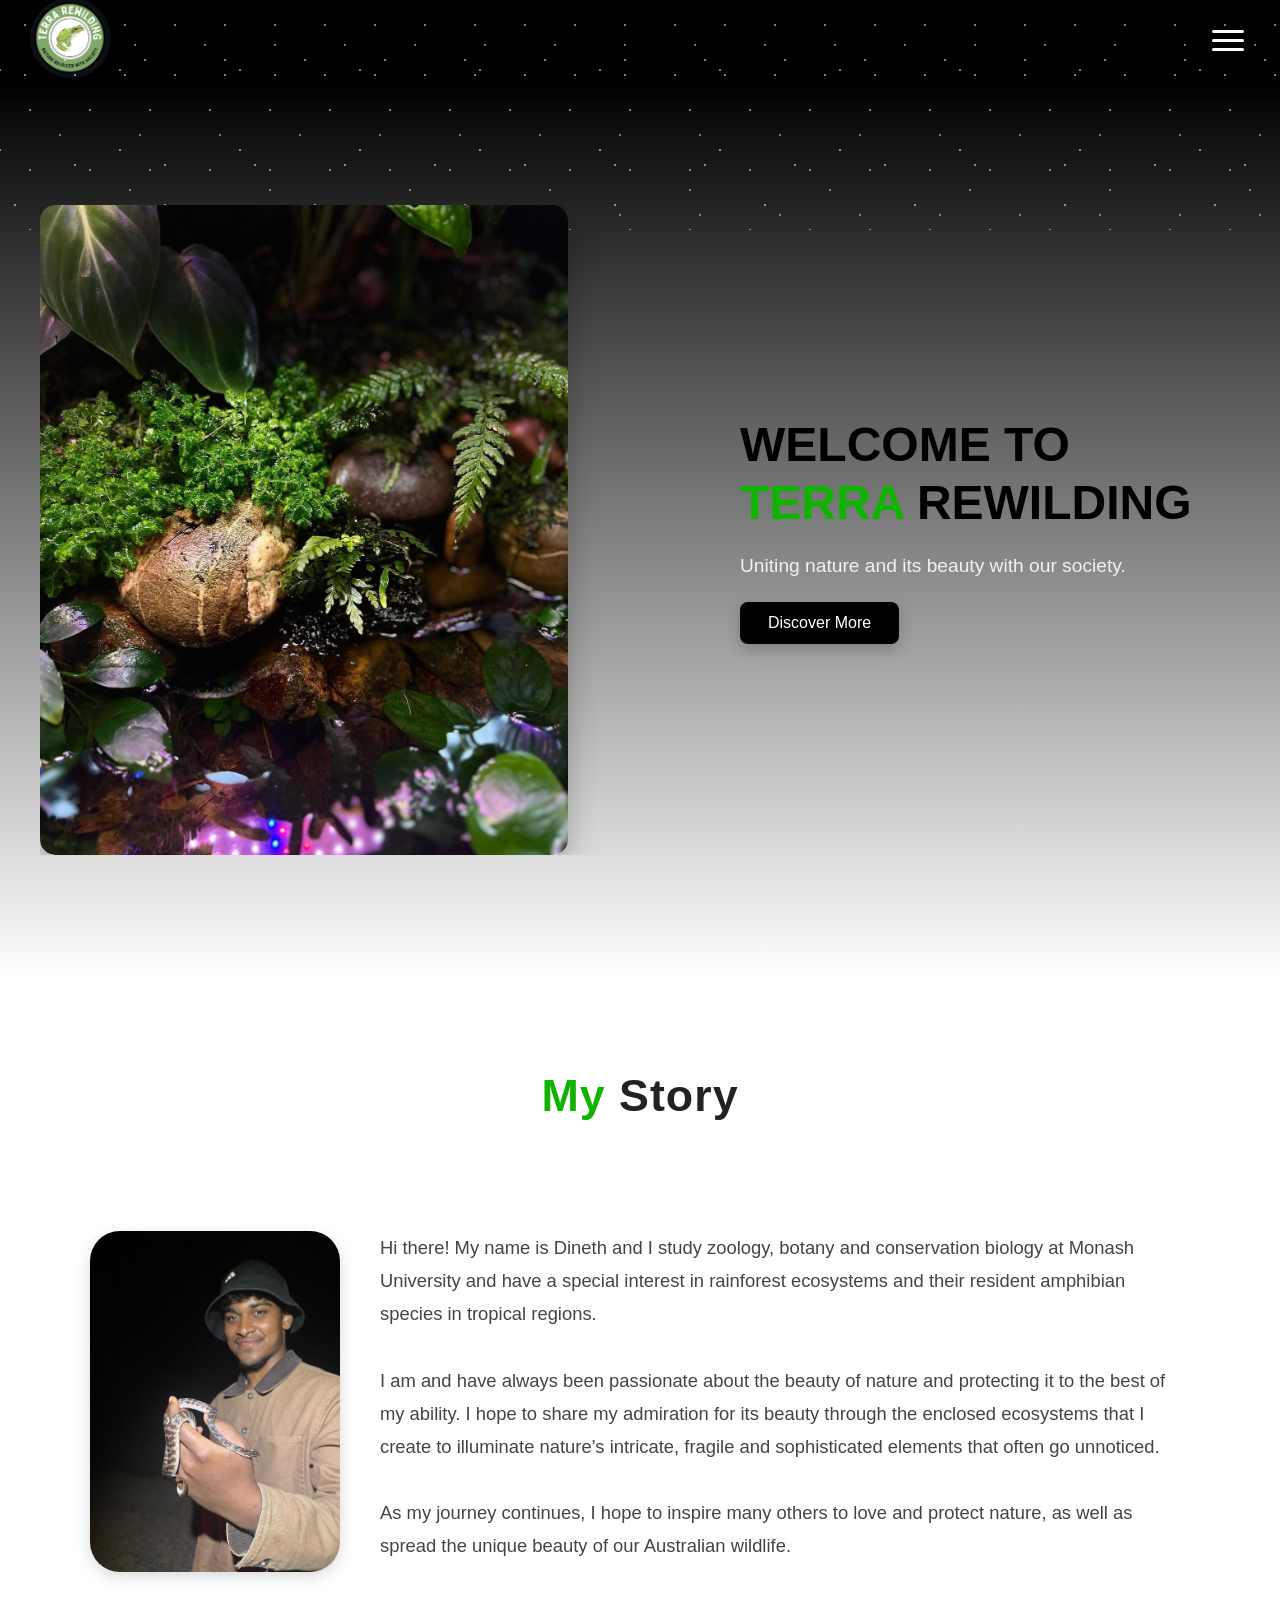
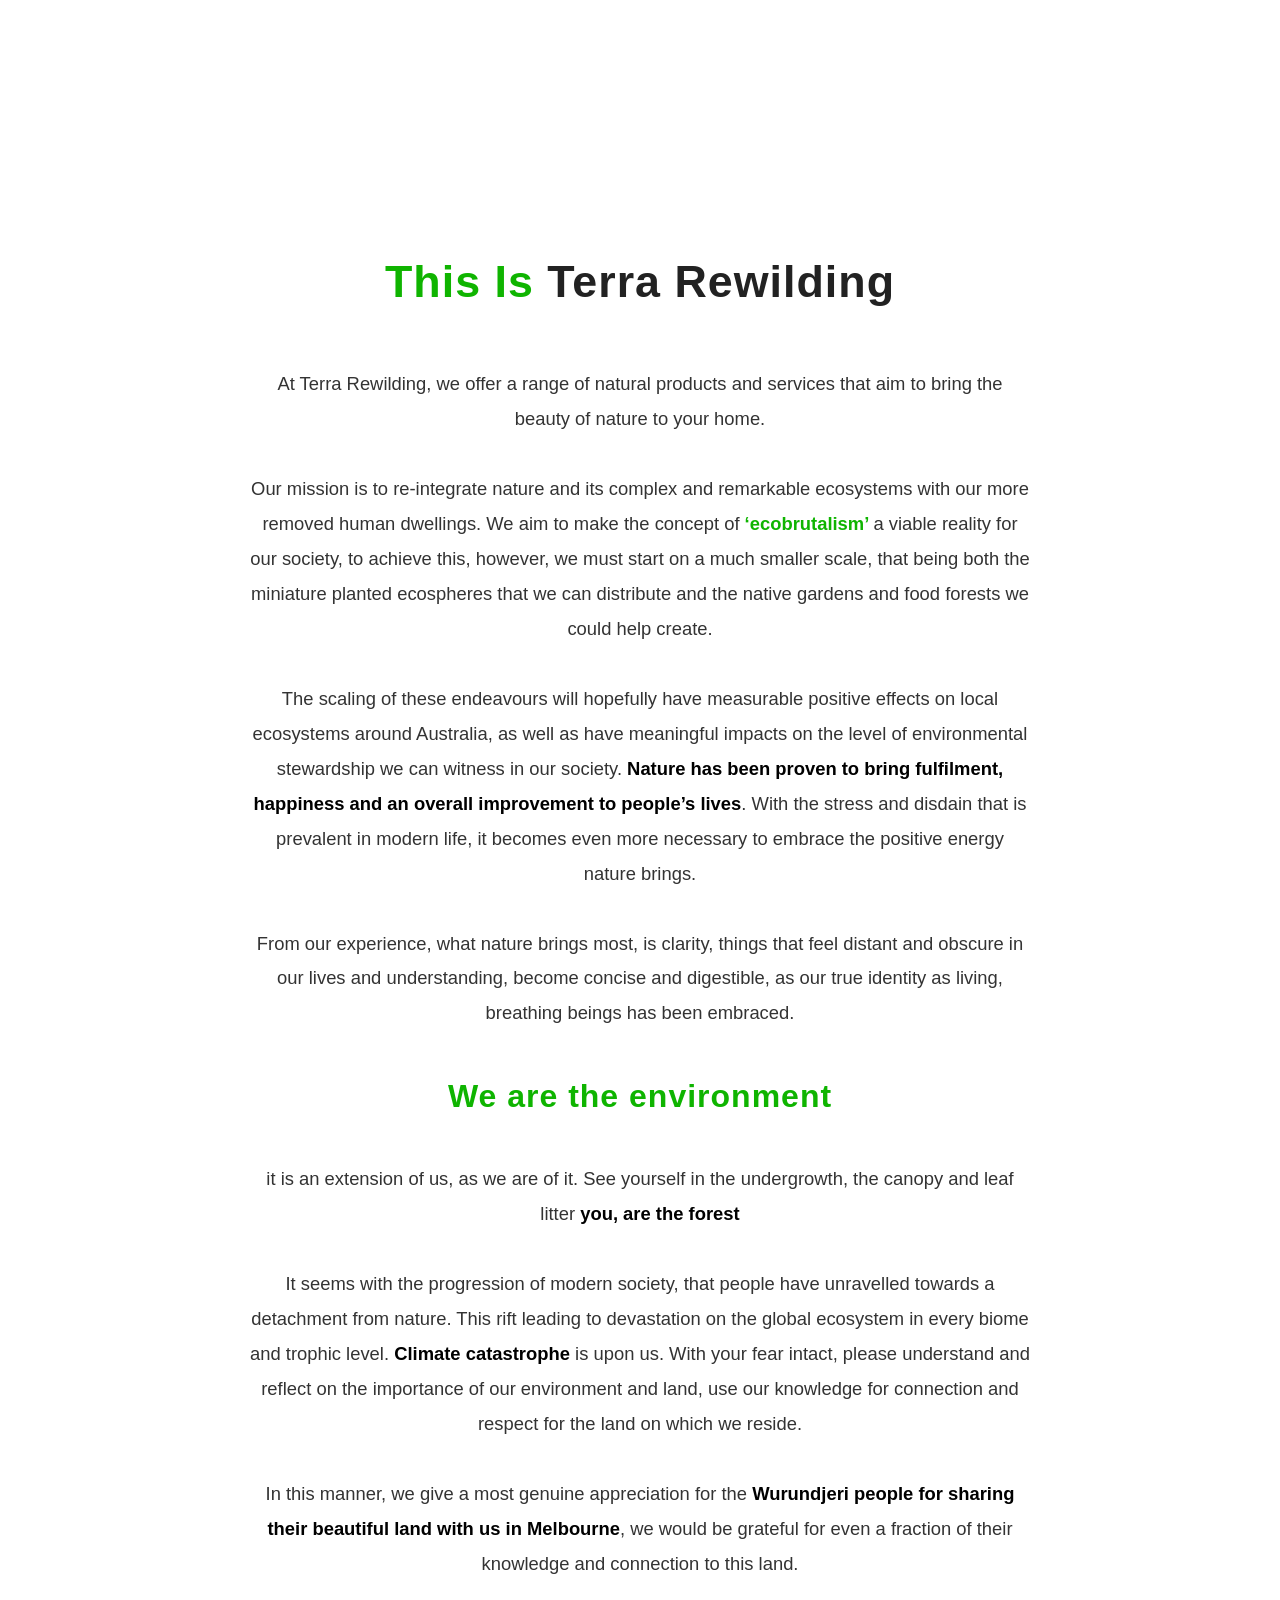
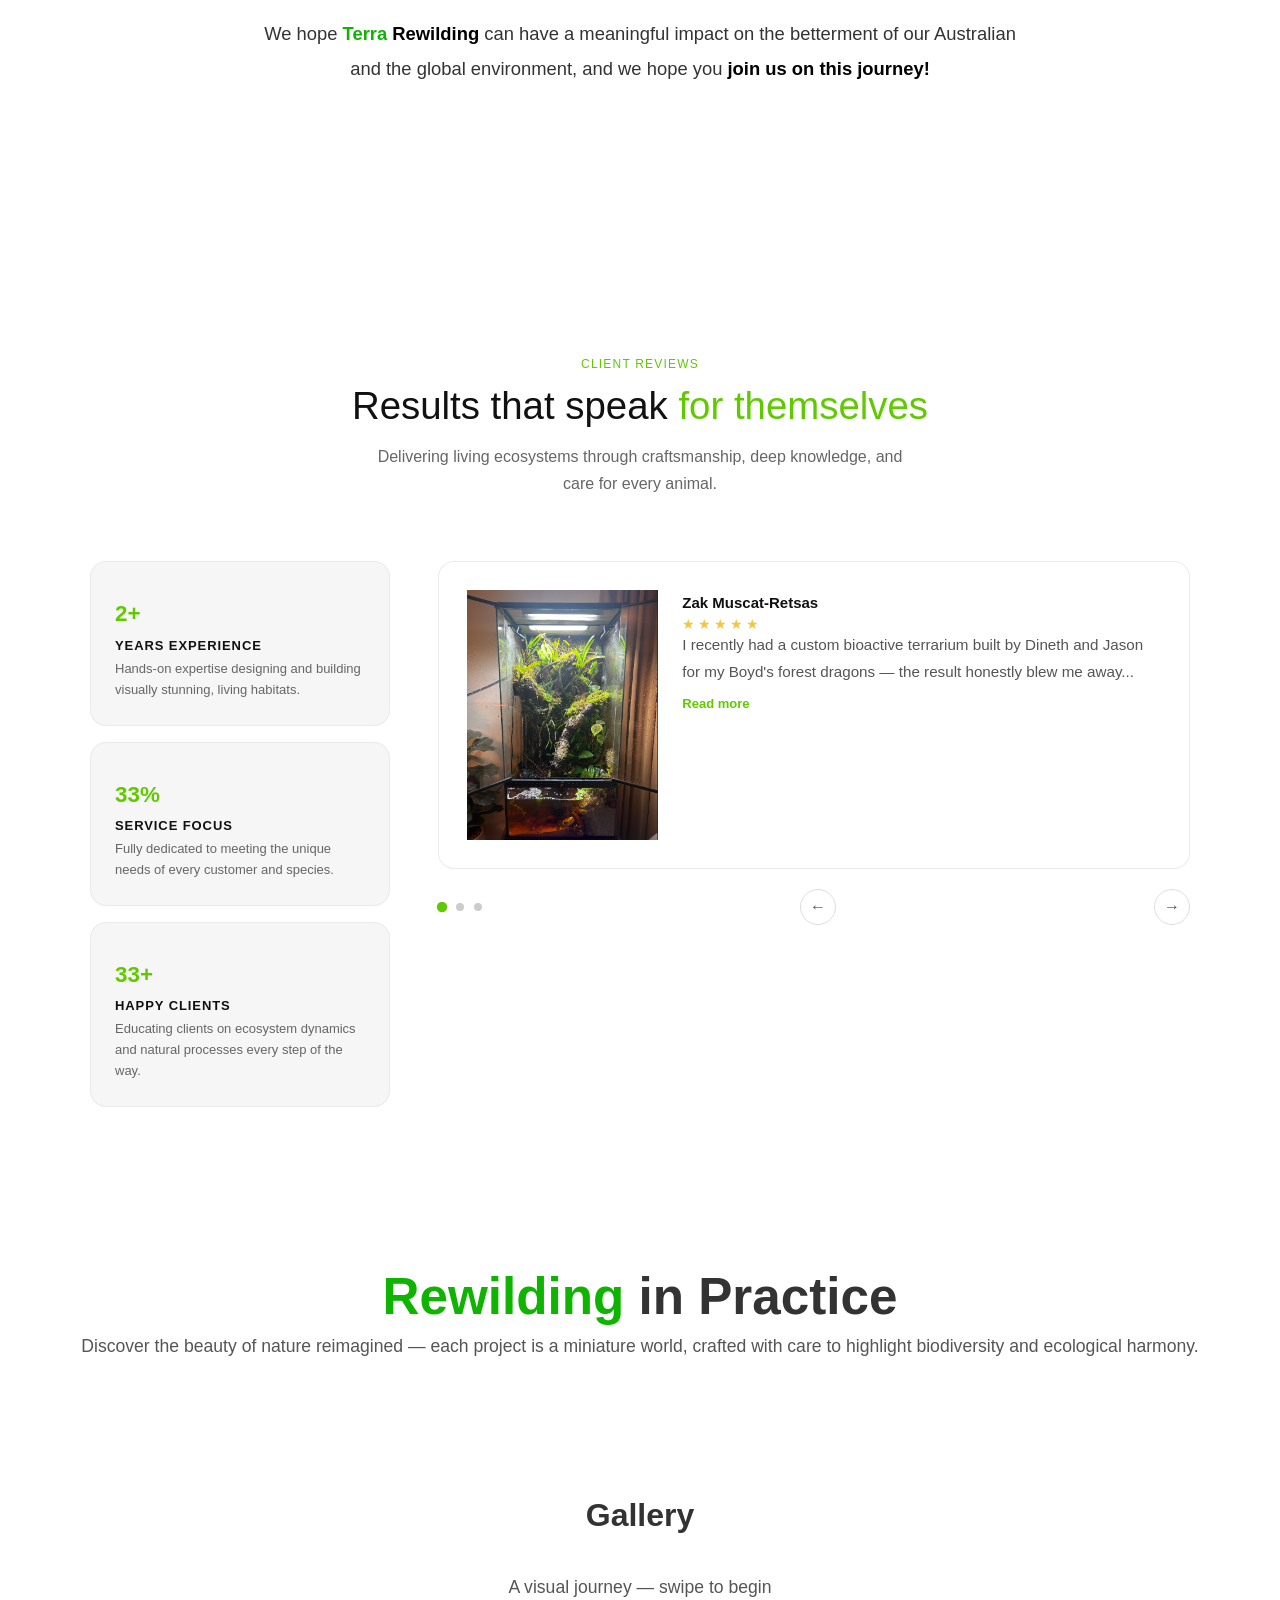
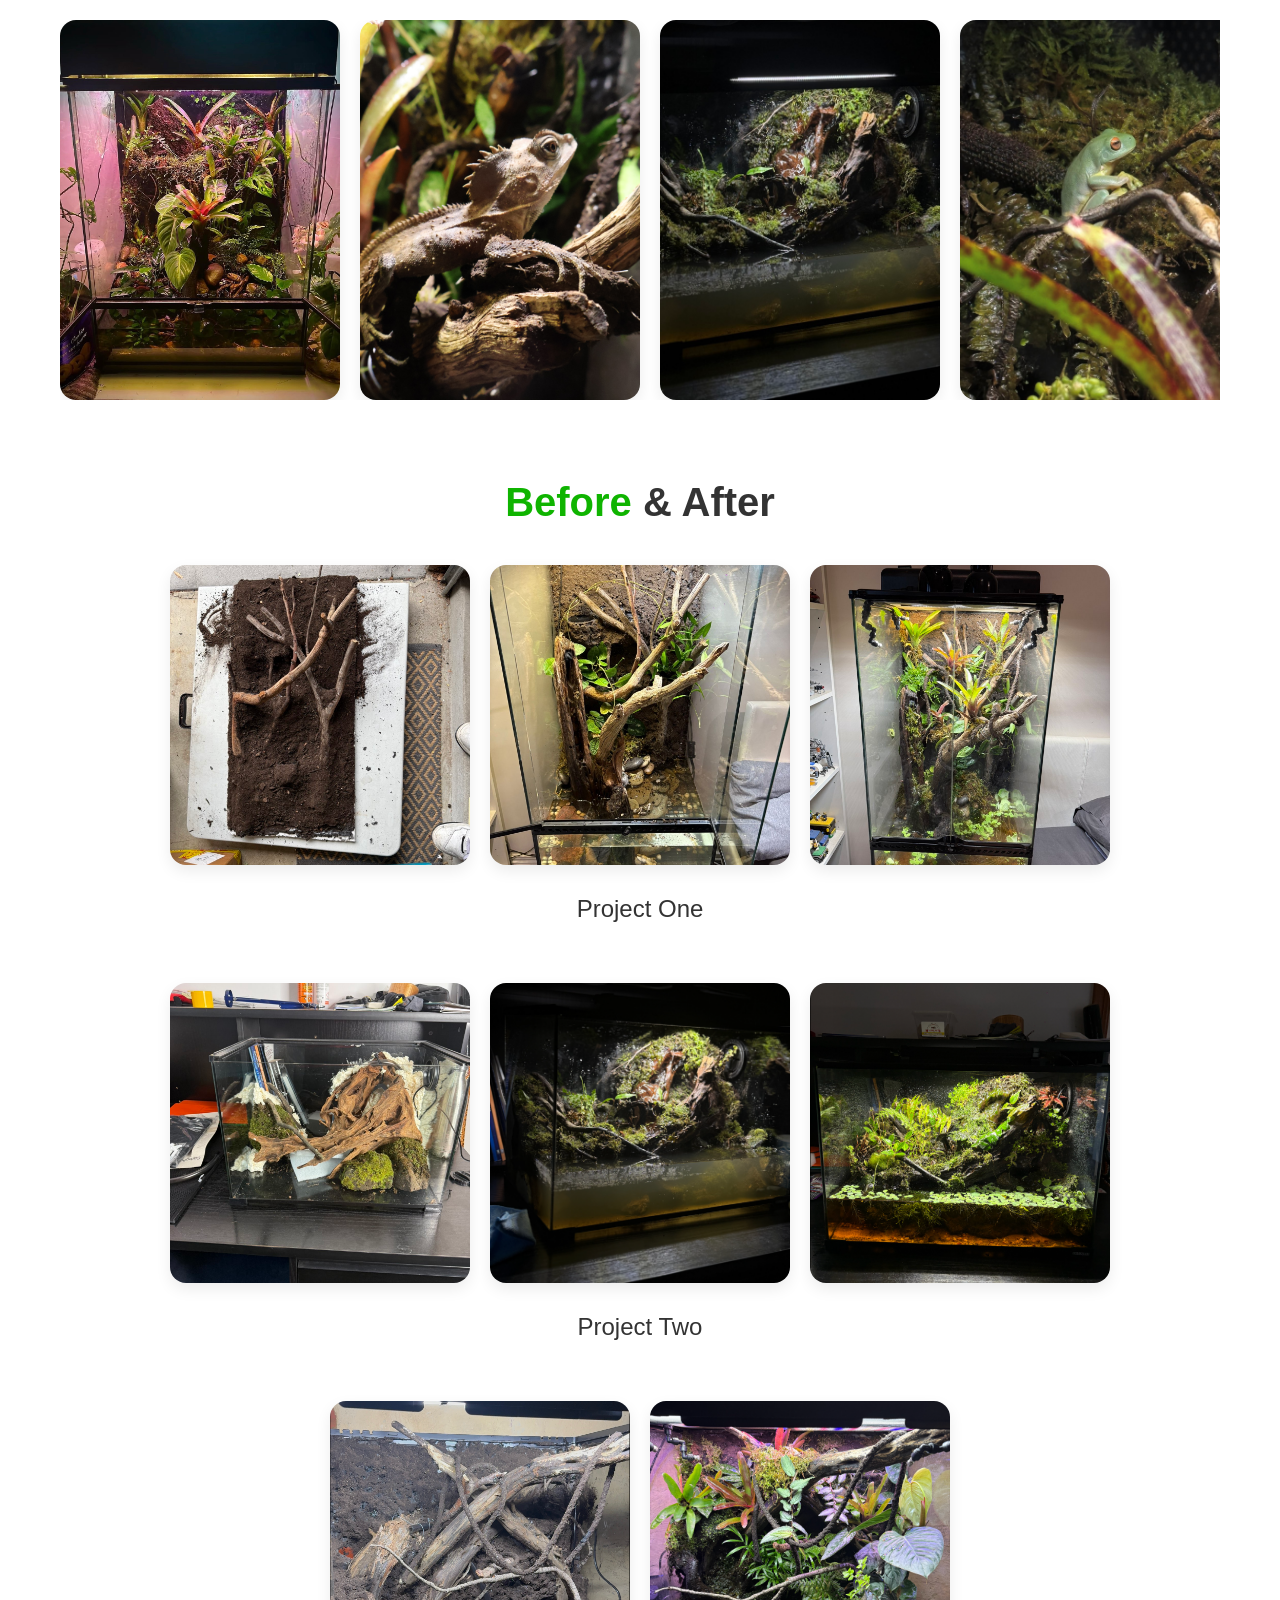
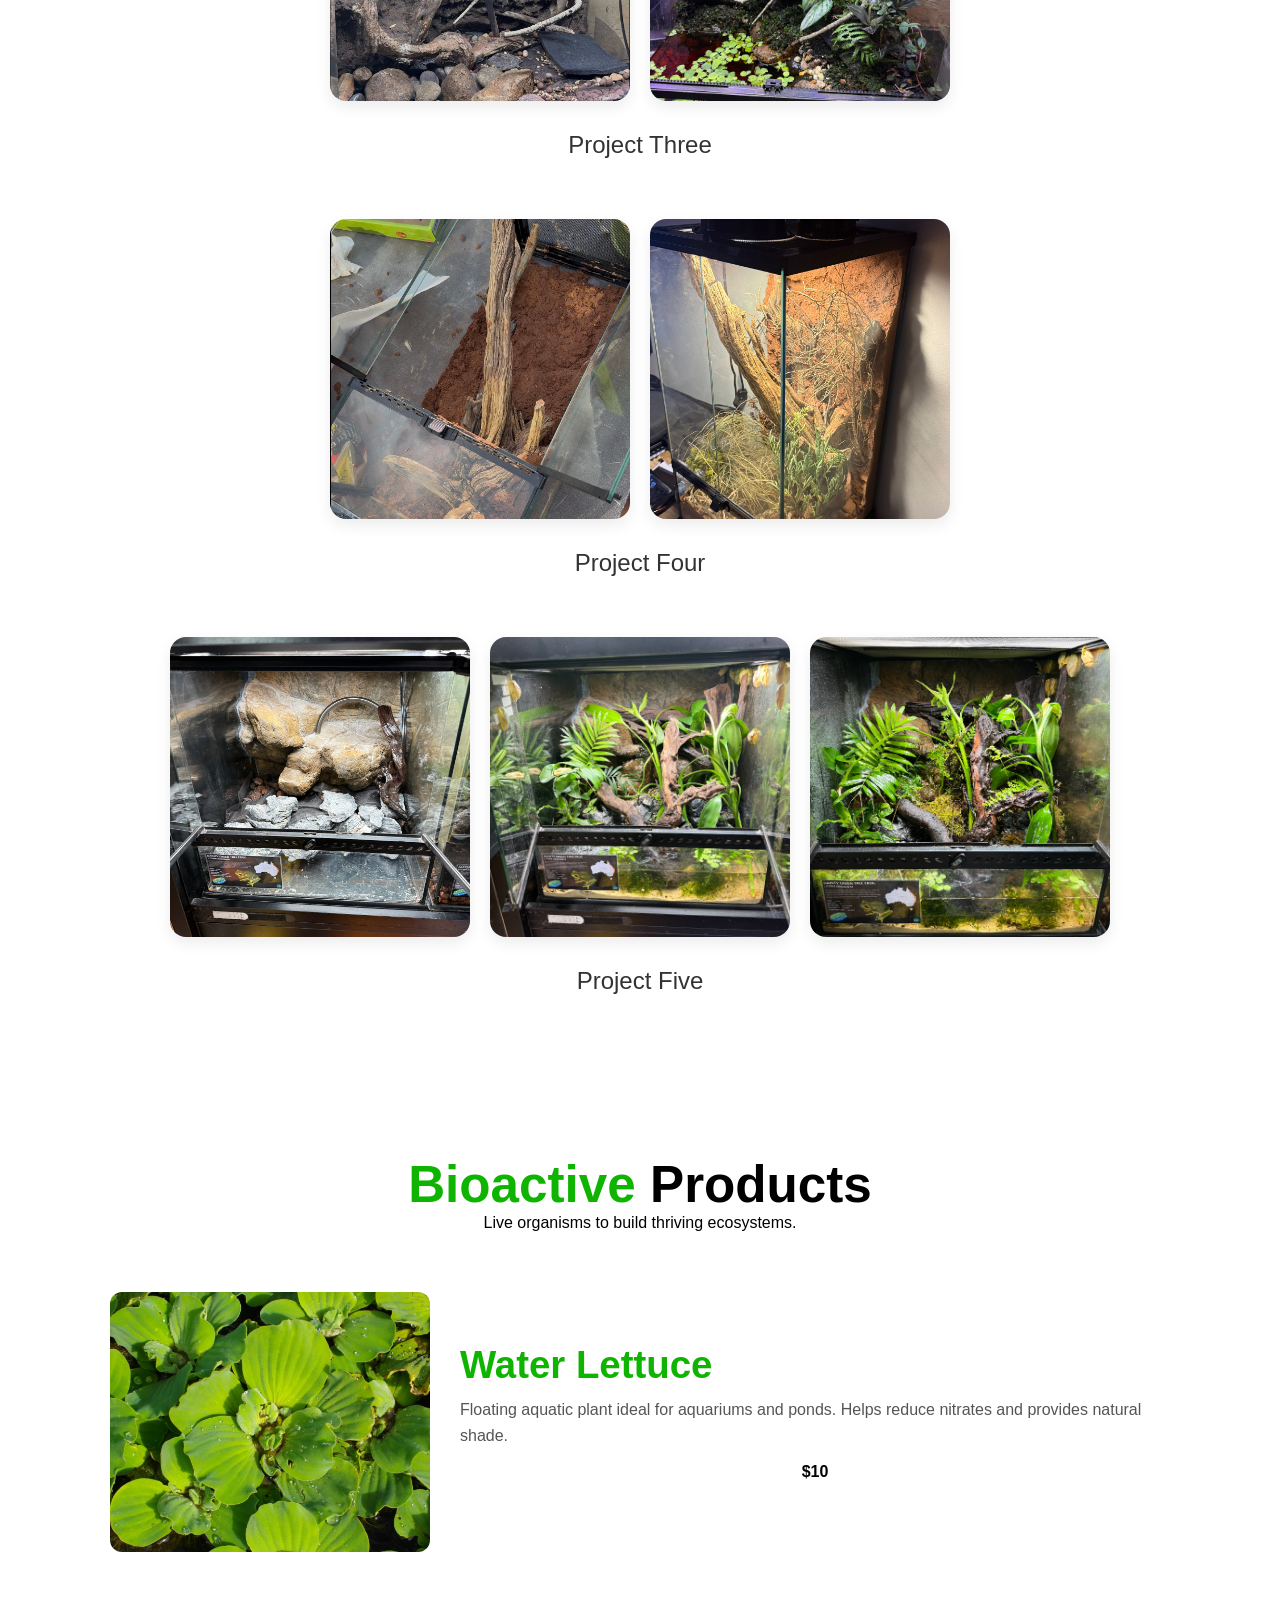
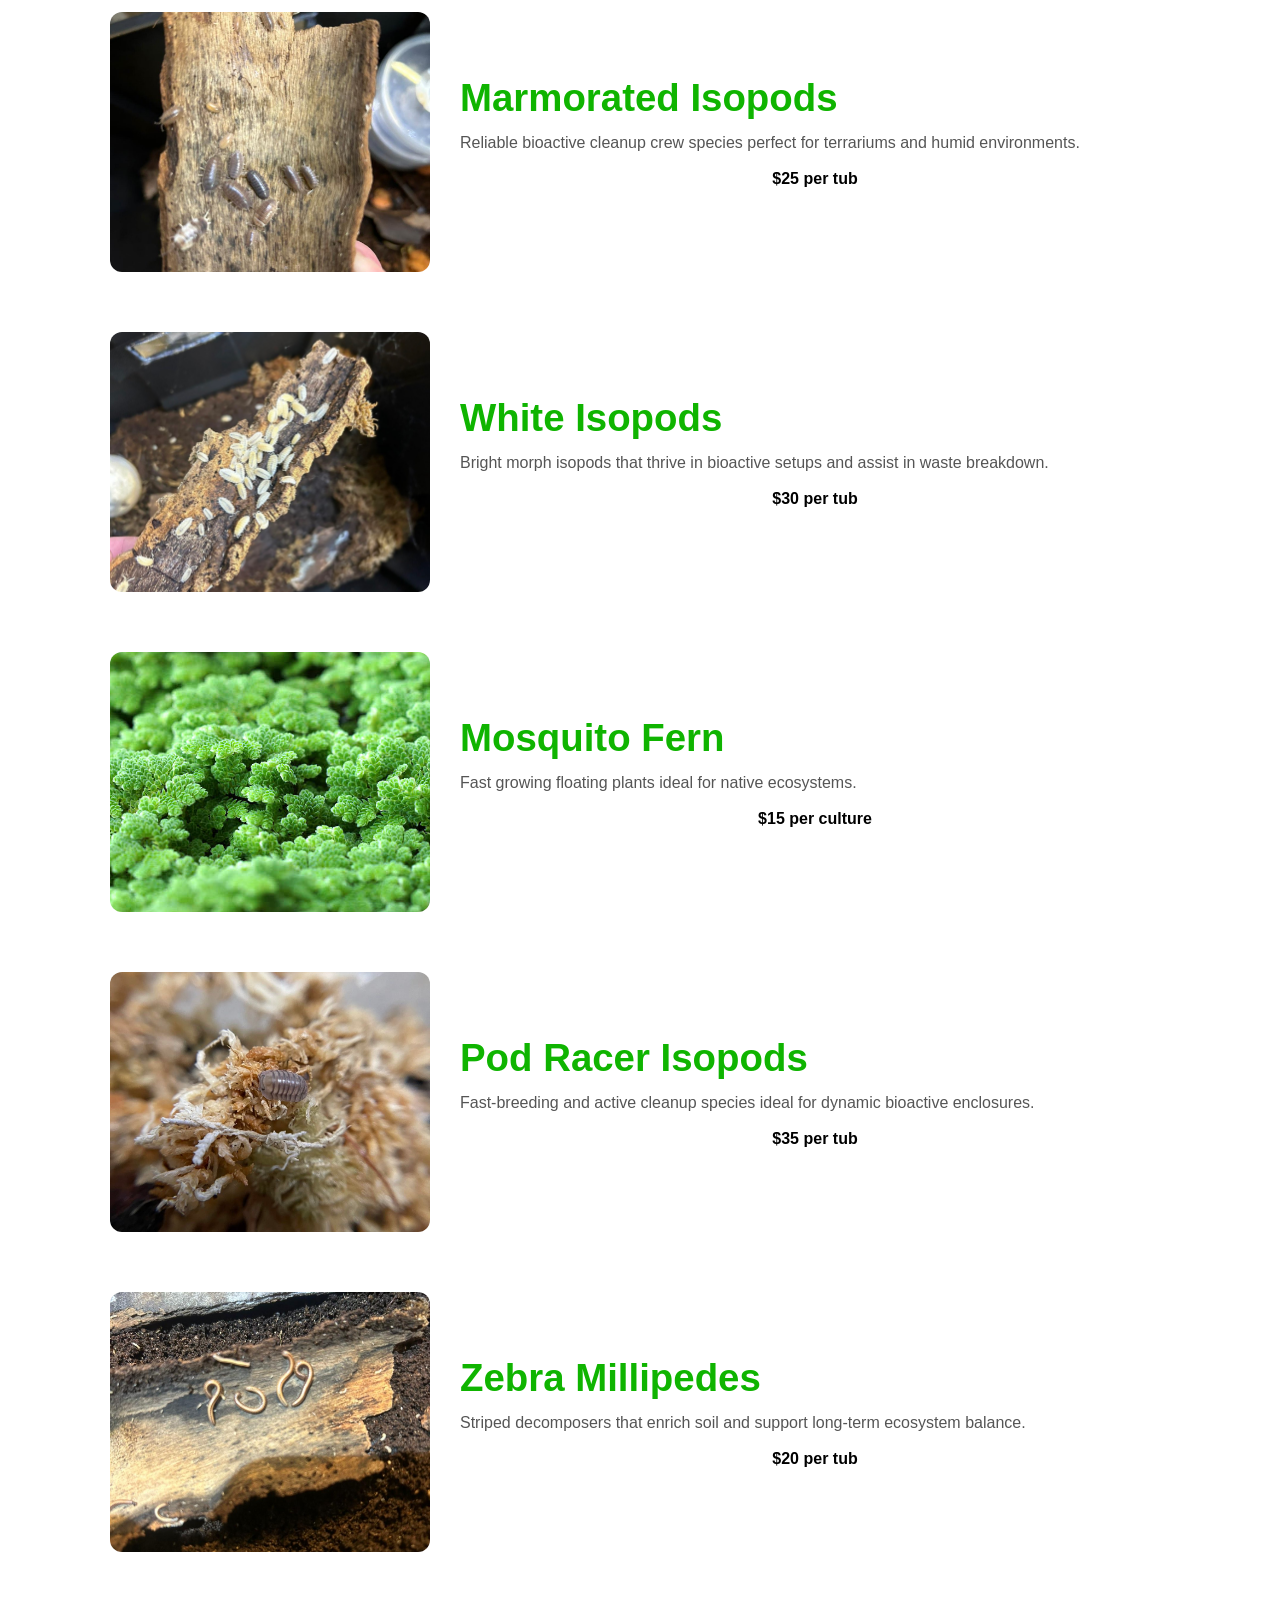
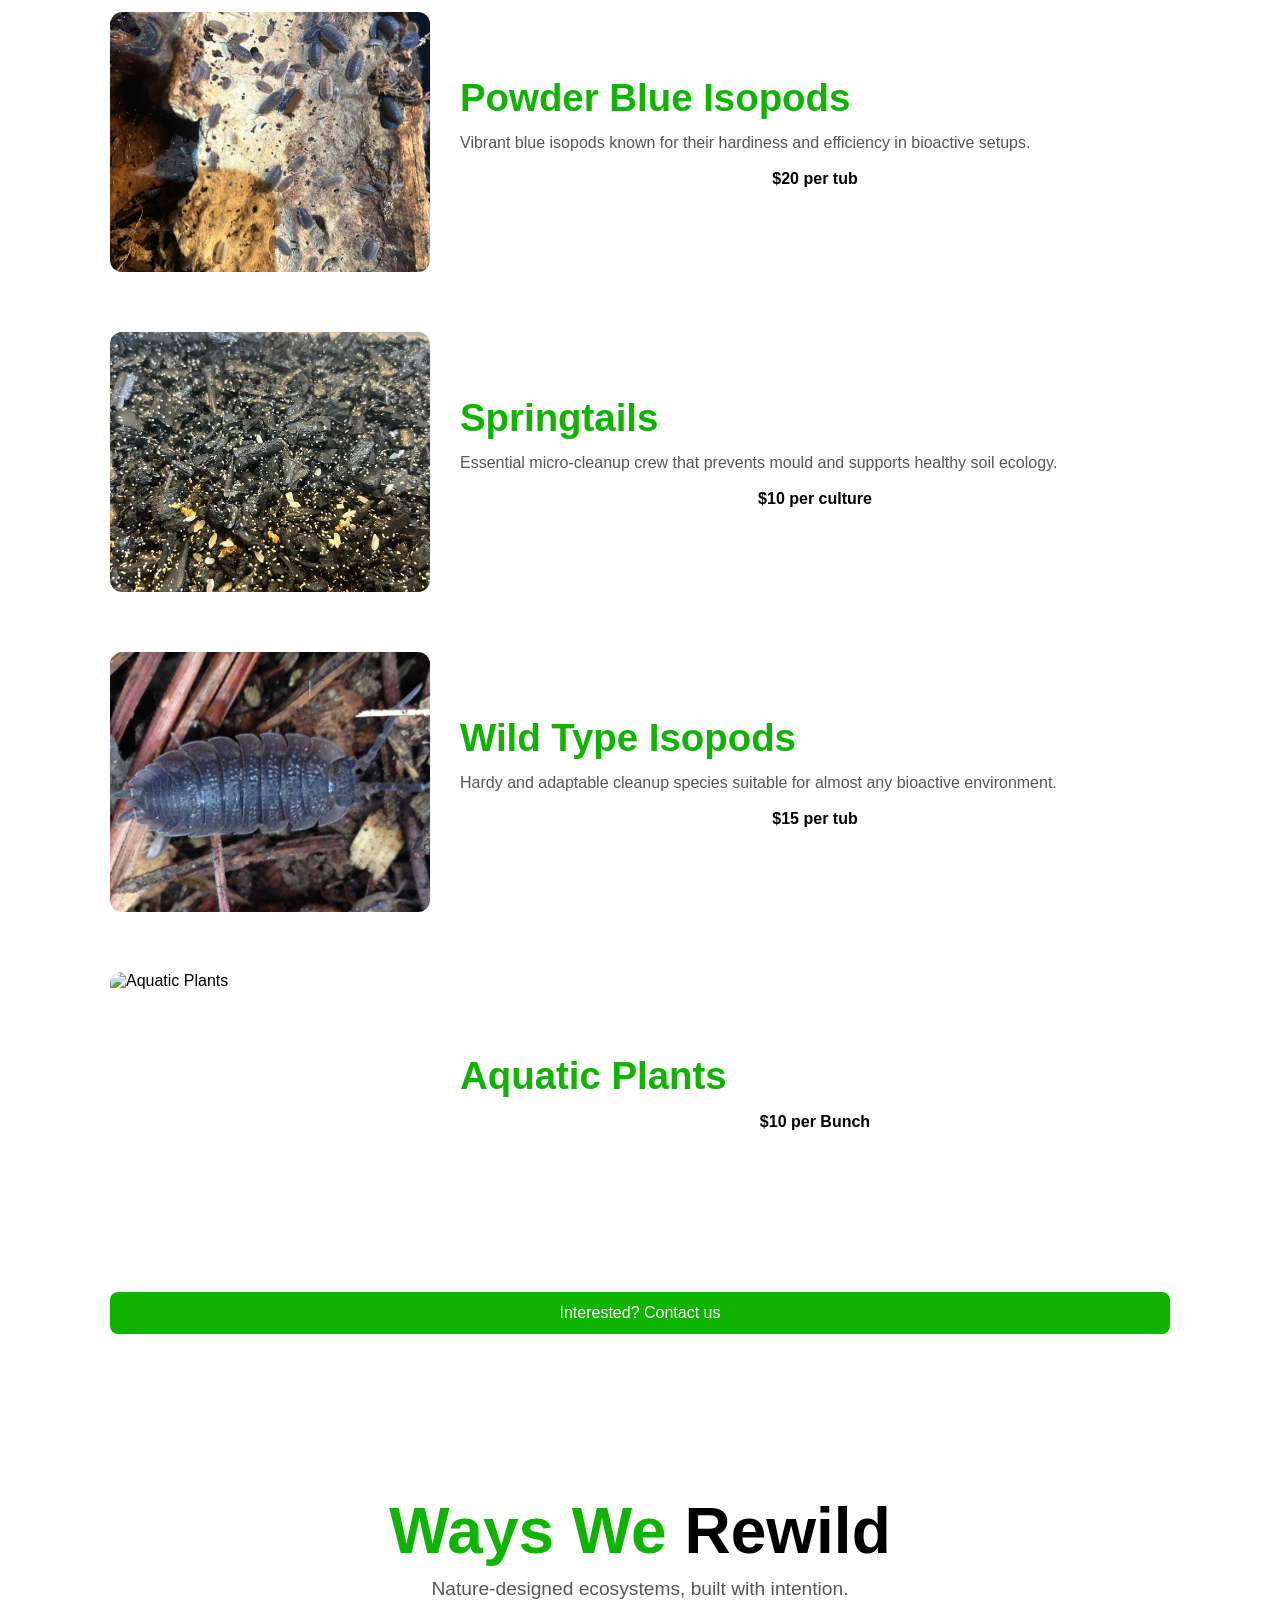
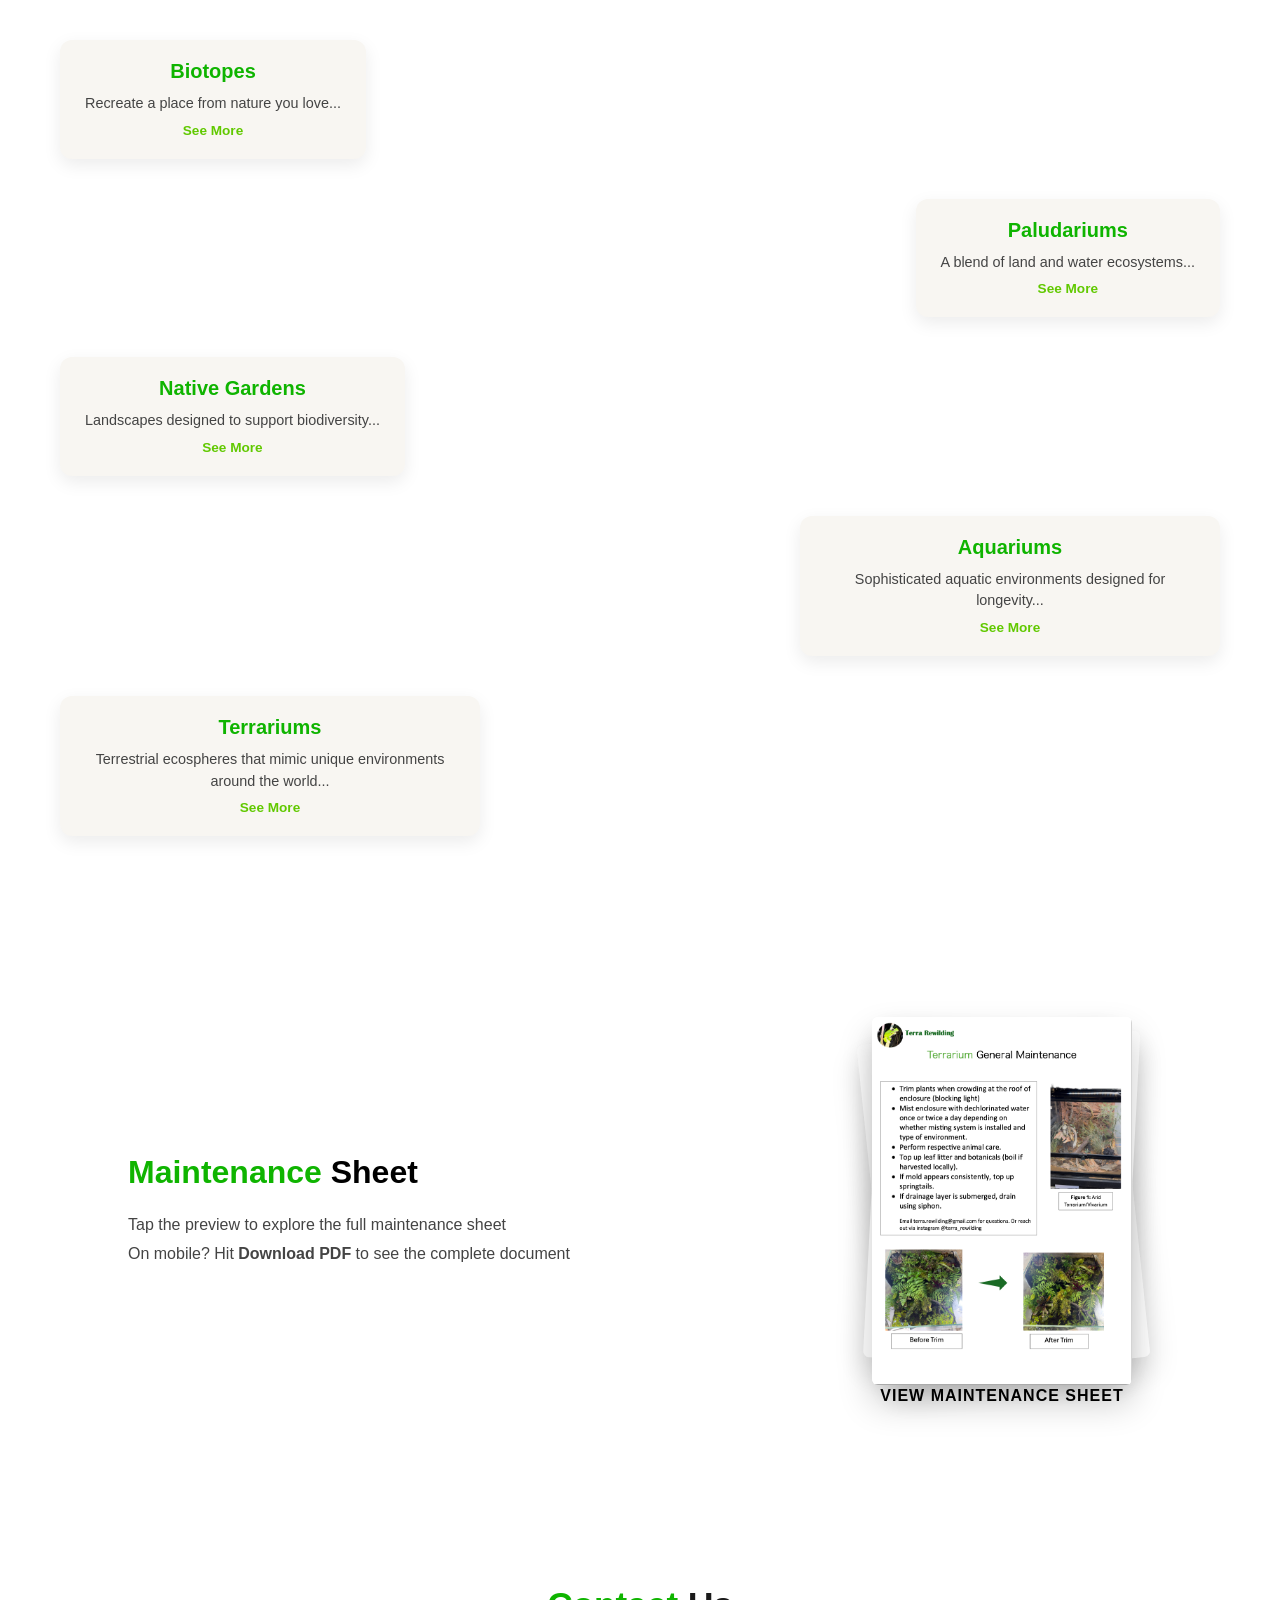
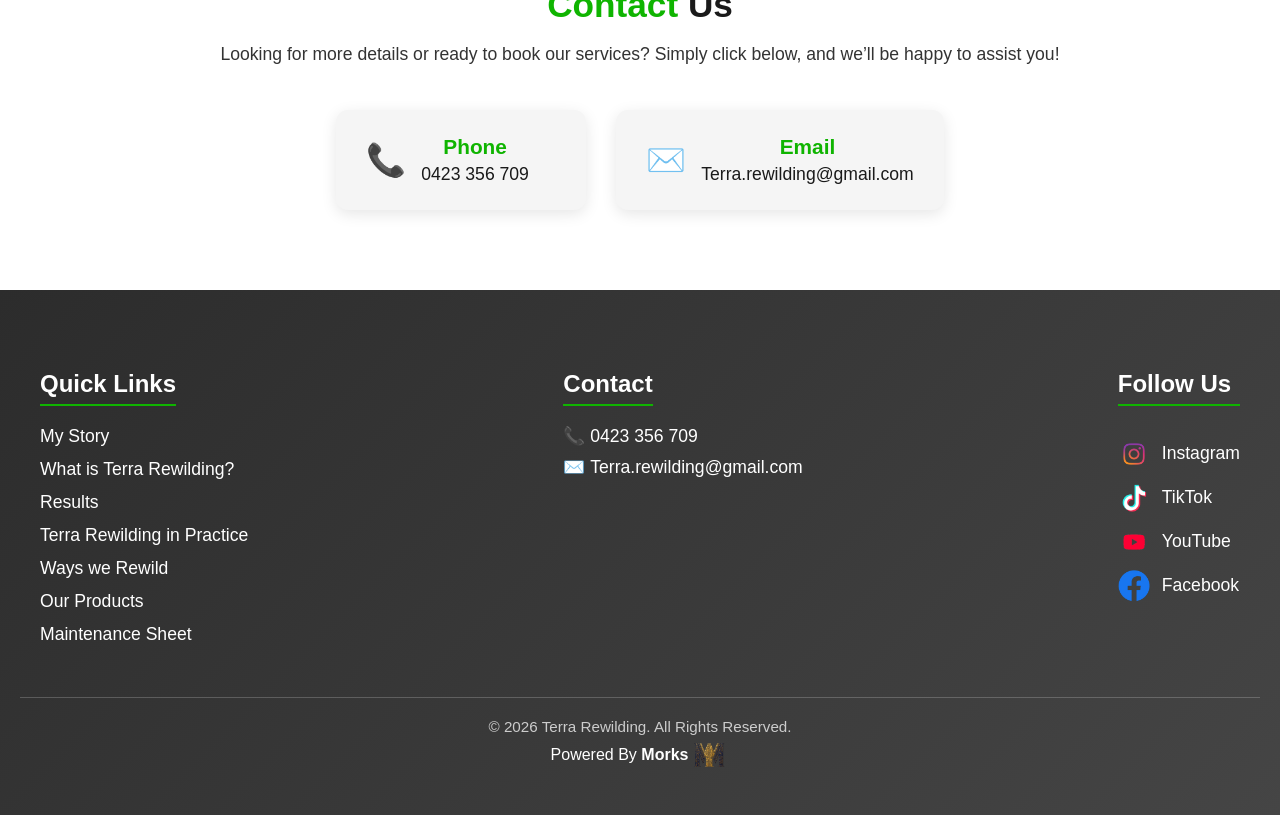
==== commit ff1b04c7: "Removed video section added more projects" ====
--- a/main.html
+++ b/main.html
@@ -62,7 +62,6 @@
   <a href="#review" onclick="closeMenu()">Results</a>
   <a href="#profile" onclick="closeMenu()">Terra Rewilding in Practice</a>
   <a href="#services" onclick="closeMenu()">Ways we Rewild</a>
-  <a href="#Inspirations" onclick="closeMenu()">Tank Inspirations</a>
   <a href="#products" onclick="closeMenu()">Our Products</a>
   <a href="#Maintenance" onclick="closeMenu()">Maintenance Sheet</a>
   <a href="#contact" onclick="closeMenu()">Contacts</a>
@@ -261,105 +260,6 @@
   </div>
 </section>
   <!-- ================= END OF REWIVES ================= -->
-
-  <section id="products">
-
-    <div class="products-header">
-      <h2><span class="green">Bioactive</span> Products</h2>
-      <p>Live organisms to build thriving ecosystems.</p>
-    </div>
-  
-    <!-- WATER LETTUCE -->
-    <div class="product-item">
-      <img src="products/water.png" alt="Water Lettuce">
-      <div class="product-info">
-        <h3>Water Lettuce</h3>
-        <p>Floating aquatic plant ideal for aquariums and ponds. Helps reduce nitrates and provides natural shade.</p>
-        <div class="price">$10</div>
-      </div>
-    </div>
-  
-    <!-- MARMORATED ISOPODS -->
-    <div class="product-item">
-      <img src="products/marmoratediso.png" alt="Marmorated Isopods">
-      <div class="product-info">
-        <h3>Marmorated Isopods</h3>
-        <p>Reliable bioactive cleanup crew species perfect for terrariums and humid environments.</p>
-        <div class="price">$25 per tub</div>
-      </div>
-    </div>
-  
-    <!-- WHITE ISOPODS -->
-    <div class="product-item">
-      <img src="products/whiteiso.png" alt="White Isopods">
-      <div class="product-info">
-        <h3>White Isopods</h3>
-        <p>Bright morph isopods that thrive in bioactive setups and assist in waste breakdown.</p>
-        <div class="price">$30 per tub</div>
-      </div>
-    </div>
-  
-    <!-- MOSQUITO LARVAE -->
-    <div class="product-item">
-      <img src="products/mosquito.png" alt="Mosquito Fern">
-      <div class="product-info">
-        <h3>Mosquito Fern</h3>
-        <p>Fast growing floating plants ideal for native ecosystems.</p>
-        <div class="price">$15 per culture</div>
-      </div>
-    </div>
-  
-    <!-- POD RACER ISOPODS -->
-    <div class="product-item">
-      <img src="products/racer.png" alt="Pod Racer Isopods">
-      <div class="product-info">
-        <h3>Pod Racer Isopods</h3>
-        <p>Fast-breeding and active cleanup species ideal for dynamic bioactive enclosures.</p>
-        <div class="price">$35 per tub</div>
-      </div>
-    </div>
-  
-    <!-- ZEBRA MILLIPEDE -->
-    <div class="product-item">
-      <img src="products/zebra.png" alt="Zebra Millipedes">
-      <div class="product-info">
-        <h3>Zebra Millipedes</h3>
-        <p>Striped decomposers that enrich soil and support long-term ecosystem balance.</p>
-        <div class="price">$20 per tub</div>
-      </div>
-    </div>
-  
-    <!-- POWDER BLUE ISOPODS -->
-    <div class="product-item">
-      <img src="products/powerblue.png" alt="Powder Blue Isopods">
-      <div class="product-info">
-        <h3>Powder Blue Isopods</h3>
-        <p>Vibrant blue isopods known for their hardiness and efficiency in bioactive setups.</p>
-        <div class="price">$20 per tub</div>
-      </div>
-    </div>
-  
-    <!-- SPRINGTAILS -->
-    <div class="product-item">
-      <img src="products/spring.png" alt="Springtails">
-      <div class="product-info">
-        <h3>Springtails</h3>
-        <p>Essential micro-cleanup crew that prevents mould and supports healthy soil ecology.</p>
-        <div class="price">$10 per culture</div>
-      </div>
-    </div>
-  
-    <!-- WILD TYPE ISOPODS -->
-    <div class="product-item">
-      <img src="products/wild.png" alt="Wild Type Isopods">
-      <div class="product-info">
-        <h3>Wild Type Isopods</h3>
-        <p>Hardy and adaptable cleanup species suitable for almost any bioactive environment.</p>
-        <div class="price">$15 per tub</div>
-      </div>
-    </div>
-
-    <a href="#contact" class="contact-btn">Interested? Contact us</a>
 
   
   </section>
@@ -428,7 +328,6 @@
               <div class="before-after-images">
                 <img src="Project_Photo/3.1.png" alt="Project Two Before">
                 <img src="Project_Photo/3.2.png" alt="Project Two Middle">
-                <img src="Project_Photo/3.3..png" alt="Project Two After">
               </div>
               <h3>Project Three</h3>
             </div>
@@ -438,7 +337,6 @@
                  <div class="before-after-images">
                    <img src="Project_Photo/4.1.png" alt="Project Two Before">
                   <img src="Project_Photo/4.2.png" alt="Project Two Middle">
-                  <img src="Project_Photo/4.3.png" alt="Project Two After">
                 </div>
                 <h3>Project Four</h3>
                </div>
@@ -458,6 +356,121 @@
   </section>
 
 
+  <section id="products">
+
+    <div class="products-header">
+      <h2><span class="green">Bioactive</span> Products</h2>
+      <p>Live organisms to build thriving ecosystems.</p>
+    </div>
+  
+    <!-- WATER LETTUCE -->
+    <div class="product-item">
+      <img src="products/water.png" alt="Water Lettuce">
+      <div class="product-info">
+        <h3>Water Lettuce</h3>
+        <p>Floating aquatic plant ideal for aquariums and ponds. Helps reduce nitrates and provides natural shade.</p>
+        <div class="price">$10</div>
+      </div>
+    </div>
+  
+    <!-- MARMORATED ISOPODS -->
+    <div class="product-item">
+      <img src="products/marmoratediso.png" alt="Marmorated Isopods">
+      <div class="product-info">
+        <h3>Marmorated Isopods</h3>
+        <p>Reliable bioactive cleanup crew species perfect for terrariums and humid environments.</p>
+        <div class="price">$25 per tub</div>
+      </div>
+    </div>
+  
+    <!-- WHITE ISOPODS -->
+    <div class="product-item">
+      <img src="products/whiteiso.png" alt="White Isopods">
+      <div class="product-info">
+        <h3>White Isopods</h3>
+        <p>Bright morph isopods that thrive in bioactive setups and assist in waste breakdown.</p>
+        <div class="price">$30 per tub</div>
+      </div>
+    </div>
+  
+    <!-- MOSQUITO LARVAE -->
+    <div class="product-item">
+      <img src="products/mosquito.png" alt="Mosquito Fern">
+      <div class="product-info">
+        <h3>Mosquito Fern</h3>
+        <p>Fast growing floating plants ideal for native ecosystems.</p>
+        <div class="price">$15 per culture</div>
+      </div>
+    </div>
+  
+    <!-- POD RACER ISOPODS -->
+    <div class="product-item">
+      <img src="products/racer.png" alt="Pod Racer Isopods">
+      <div class="product-info">
+        <h3>Pod Racer Isopods</h3>
+        <p>Fast-breeding and active cleanup species ideal for dynamic bioactive enclosures.</p>
+        <div class="price">$35 per tub</div>
+      </div>
+    </div>
+  
+    <!-- ZEBRA MILLIPEDE -->
+    <div class="product-item">
+      <img src="products/zebra.png" alt="Zebra Millipedes">
+      <div class="product-info">
+        <h3>Zebra Millipedes</h3>
+        <p>Striped decomposers that enrich soil and support long-term ecosystem balance.</p>
+        <div class="price">$20 per tub</div>
+      </div>
+    </div>
+  
+    <!-- POWDER BLUE ISOPODS -->
+    <div class="product-item">
+      <img src="products/powerblue.png" alt="Powder Blue Isopods">
+      <div class="product-info">
+        <h3>Powder Blue Isopods</h3>
+        <p>Vibrant blue isopods known for their hardiness and efficiency in bioactive setups.</p>
+        <div class="price">$20 per tub</div>
+      </div>
+    </div>
+  
+    <!-- SPRINGTAILS -->
+    <div class="product-item">
+      <img src="products/spring.png" alt="Springtails">
+      <div class="product-info">
+        <h3>Springtails</h3>
+        <p>Essential micro-cleanup crew that prevents mould and supports healthy soil ecology.</p>
+        <div class="price">$10 per culture</div>
+      </div>
+    </div>
+  
+    <!-- WILD TYPE ISOPODS -->
+    <div class="product-item">
+      <img src="products/wild.png" alt="Wild Type Isopods">
+      <div class="product-info">
+        <h3>Wild Type Isopods</h3>
+        <p>Hardy and adaptable cleanup species suitable for almost any bioactive environment.</p>
+        <div class="price">$15 per tub</div>
+      </div>
+    </div>
+
+    <!-- Aquatic Plants -->
+    <div class="product-item">
+      <img src="" alt="Aquatic Plants">
+      <div class="product-info">
+        <h3>Aquatic Plants</h3>
+        <p></p>
+        <div class="price">$10 per Bunch</div>
+      </div>
+    </div>
+
+    <a href="#contact" class="contact-btn">Interested? Contact us</a>
+
+  
+  </section>
+
+
+
+
   <section id="services">
     <div class="services-main">
       <h2><span class="green">Ways We </span> Rewild</h2>
@@ -553,39 +566,6 @@
   </section>
 
 
-
-  <section id="Inspirations">
-
-    <div class="inspiration-header">
-      <h2><span class="green">Real World</span> Tank Inspirations</h2>
-      <p>Discover real-world aquatic environments and bring their beauty into your own tank.</p>
-    </div>
-  
-    <div class="inspiration-slider">
-      <div class="card active" data-env="terrariums">Terrariums</div>
-      <div class="card" data-env="aquariums">Aquariums</div>
-      <div class="card" data-env="paludariums">Paludariums</div>
-    </div>
-  
-    <div class="inspiration-content">
-      <h3 id="env-title"></h3>
-      <p id="env-desc"></p>
-      <div class="photo-grid" id="photo-grid">
-        <!-- 3 images slots only -->
-        <img src="" alt="">
-        <img src="" alt="">
-      </div>
-    </div>
-  </section> 
-
-
-
-
-
-
-
-
-
 <!-- ===== MAINTENANCE SHEET SECTION ===== -->
 <section id="Maintenance" class="safe-data-sheet">
 
@@ -593,7 +573,7 @@
 
     <!-- LEFT TEXT -->
     <div class="safe-text">
-      <h2> <span class="green">Maintenance</span> Sheet </h2>
+      <h2> <span class="green">Maintenance</span> Sheet </h2> 
       <p>
         Tap the preview to explore the full maintenance sheet<br>
          On mobile? Hit <strong>Download PDF</strong> to see the complete document
@@ -729,7 +709,6 @@
         <a href="#review">Results</a>
         <a href="#profile" >Terra Rewilding in Practice</a>
         <a href="#services">Ways we Rewild</a>
-        <a href="#Inspirations">Tank Inspirations</a>
         <a href="#products">Our Products</a>
         <a href="#Maintenance">Maintenance Sheet</a>
       </div>
--- a/main.css
+++ b/main.css
@@ -1274,8 +1274,8 @@
   }
 
   .product-item img {
-    width: 100%;
-    height: 300px; /* bigger + no crop feeling */
+    width: 90%;
+    height: 250px; /* bigger + no crop feeling */
   }
 
   .price {
@@ -1951,9 +1951,10 @@
   }
 
   .before-after-images img {
-    width: 45%;       /* smaller than desktop to fit on phone */
-    height: auto;     /* maintain aspect ratio */
-    max-width: 200px; /* optional max-width */
+    width: 50%;       /* smaller than desktop to fit on phone */
+    height: 250px;     /* maintain aspect ratio */
+    max-width: 250px; /* optional max-width */
+
   }
 
   /* ===== VIDEO GRID ===== */
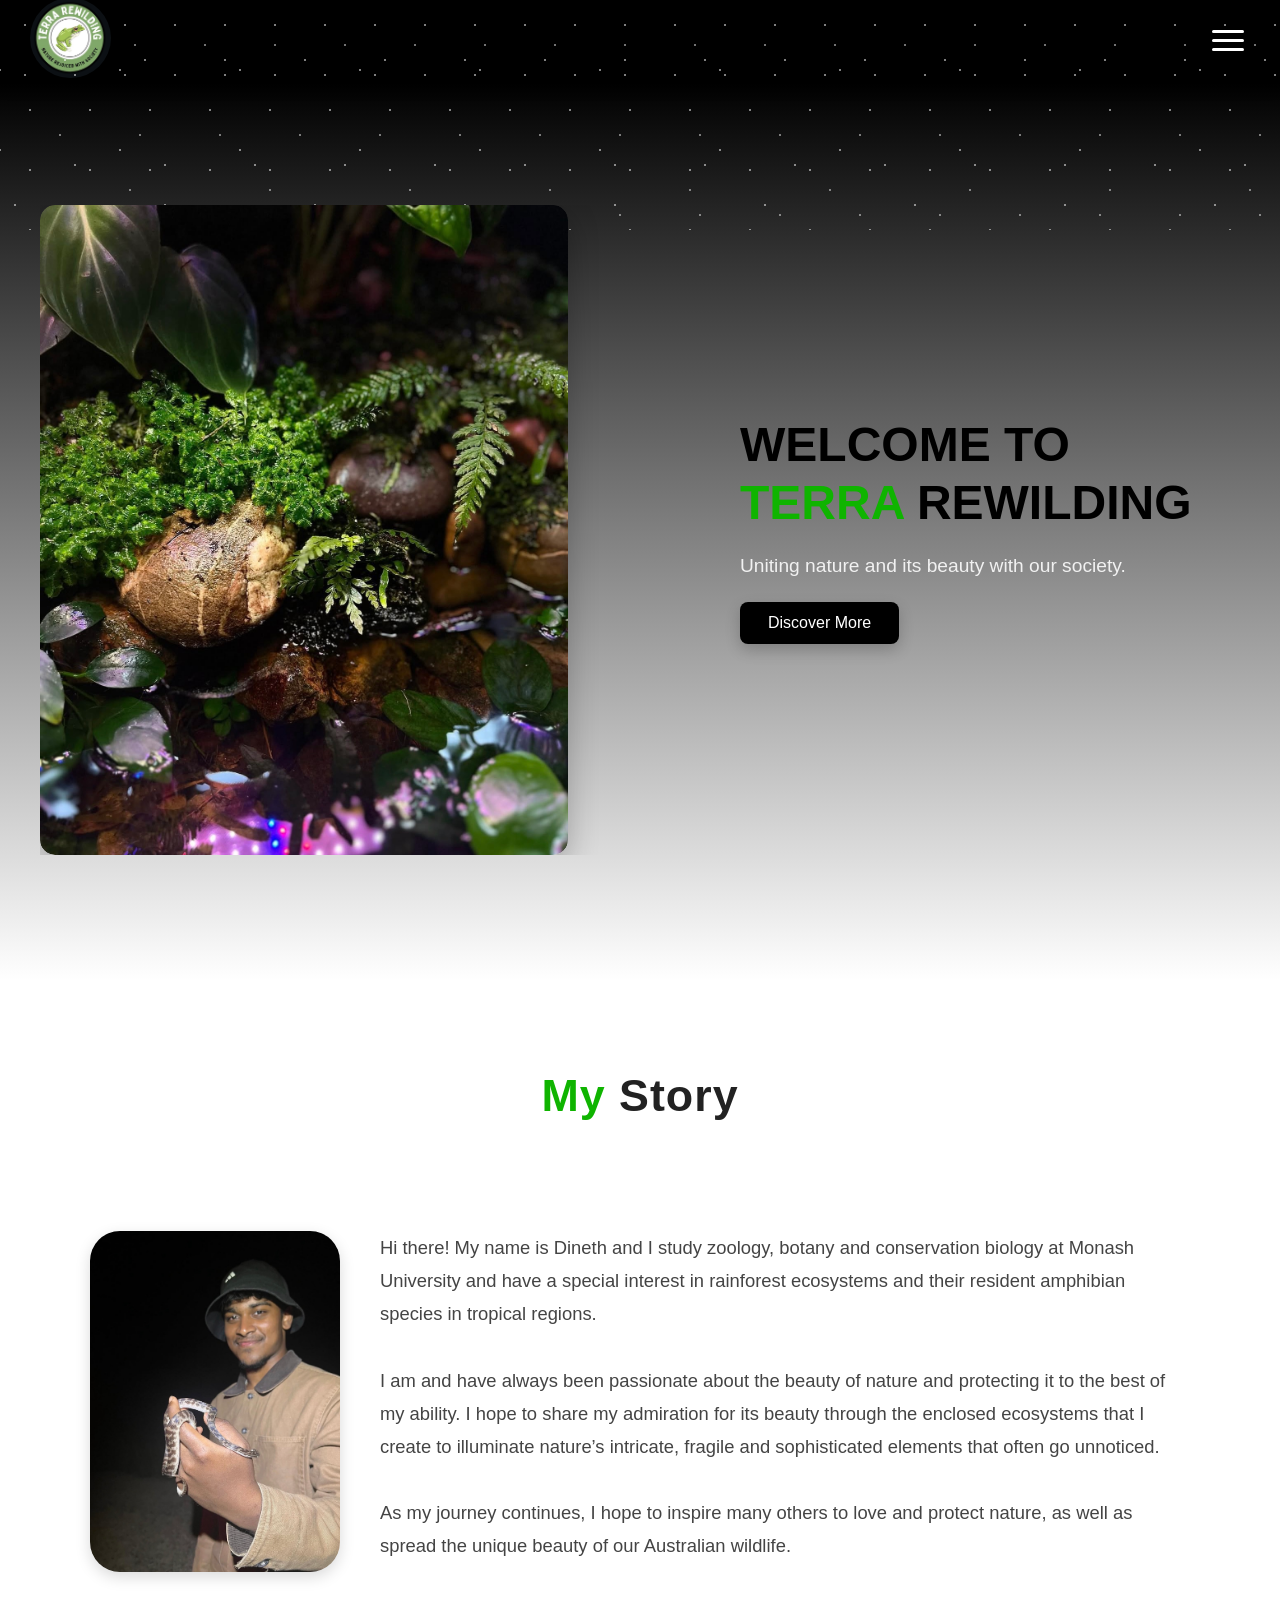
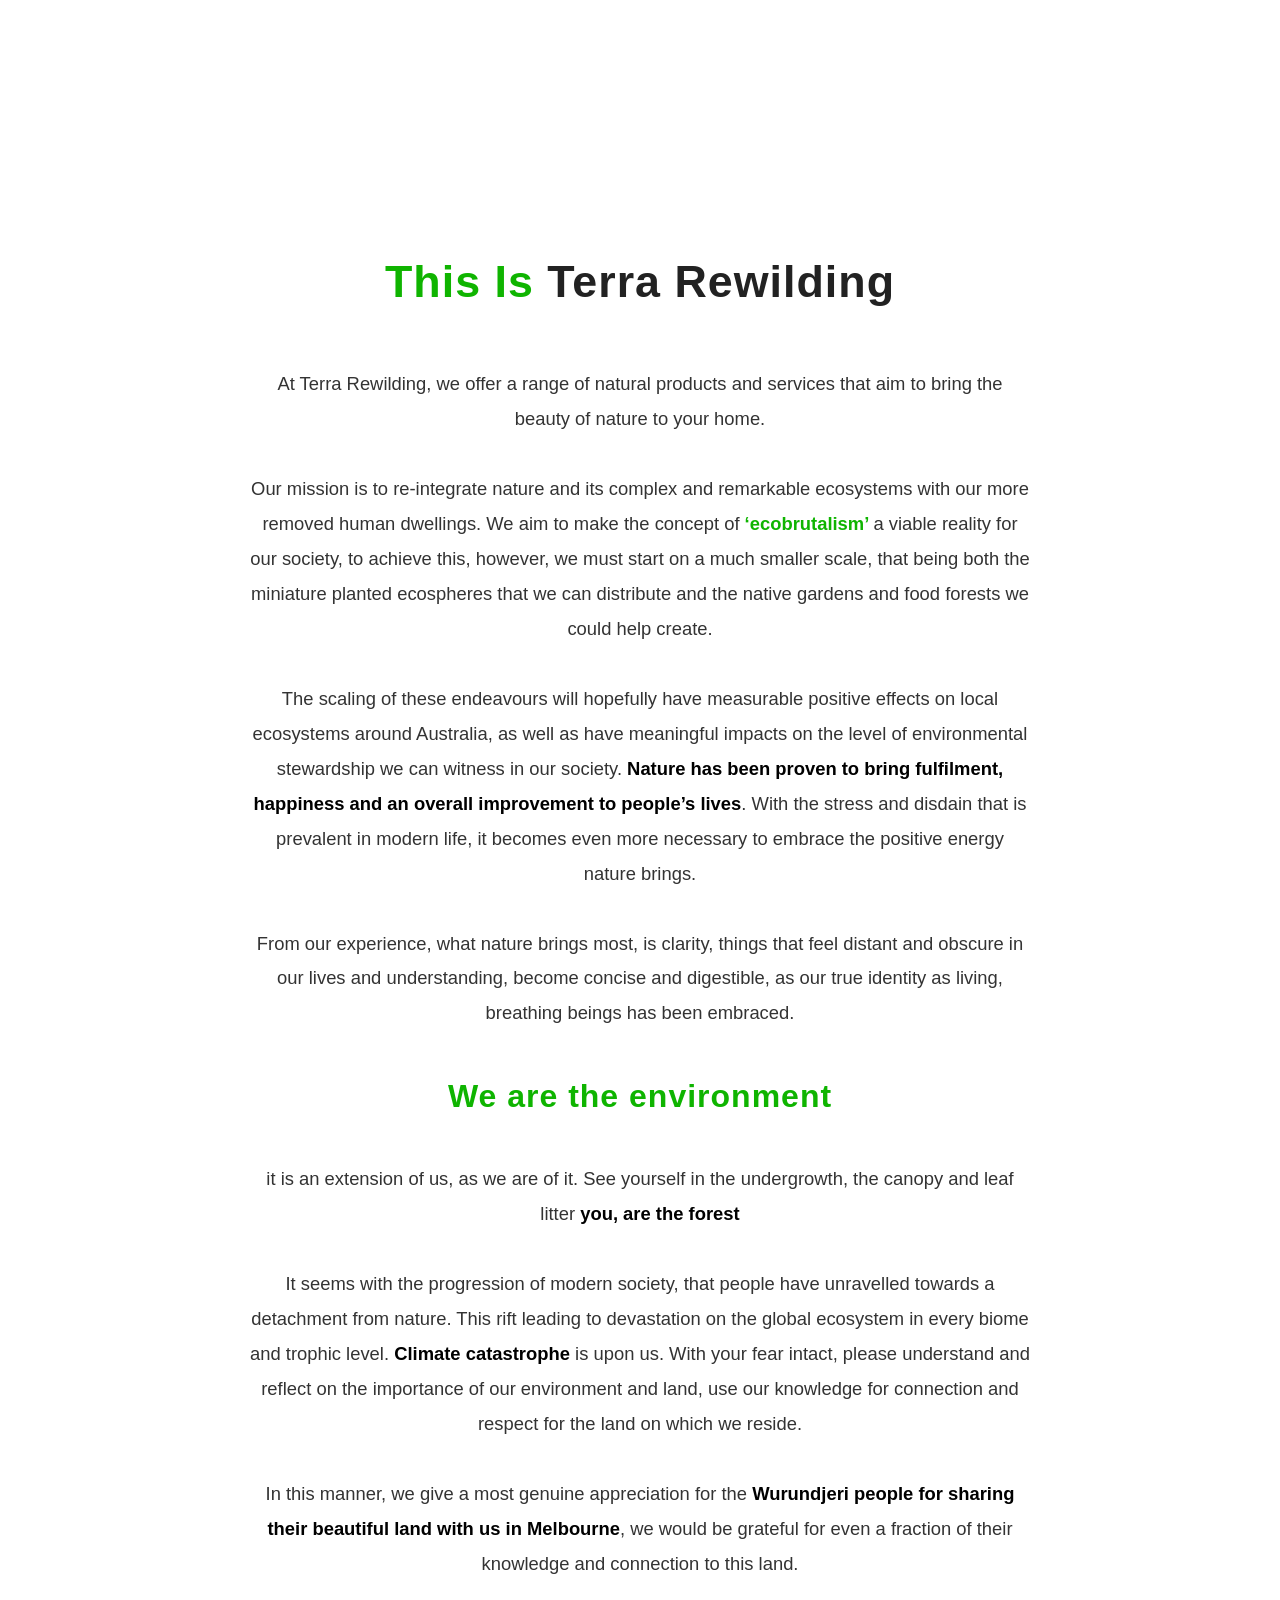
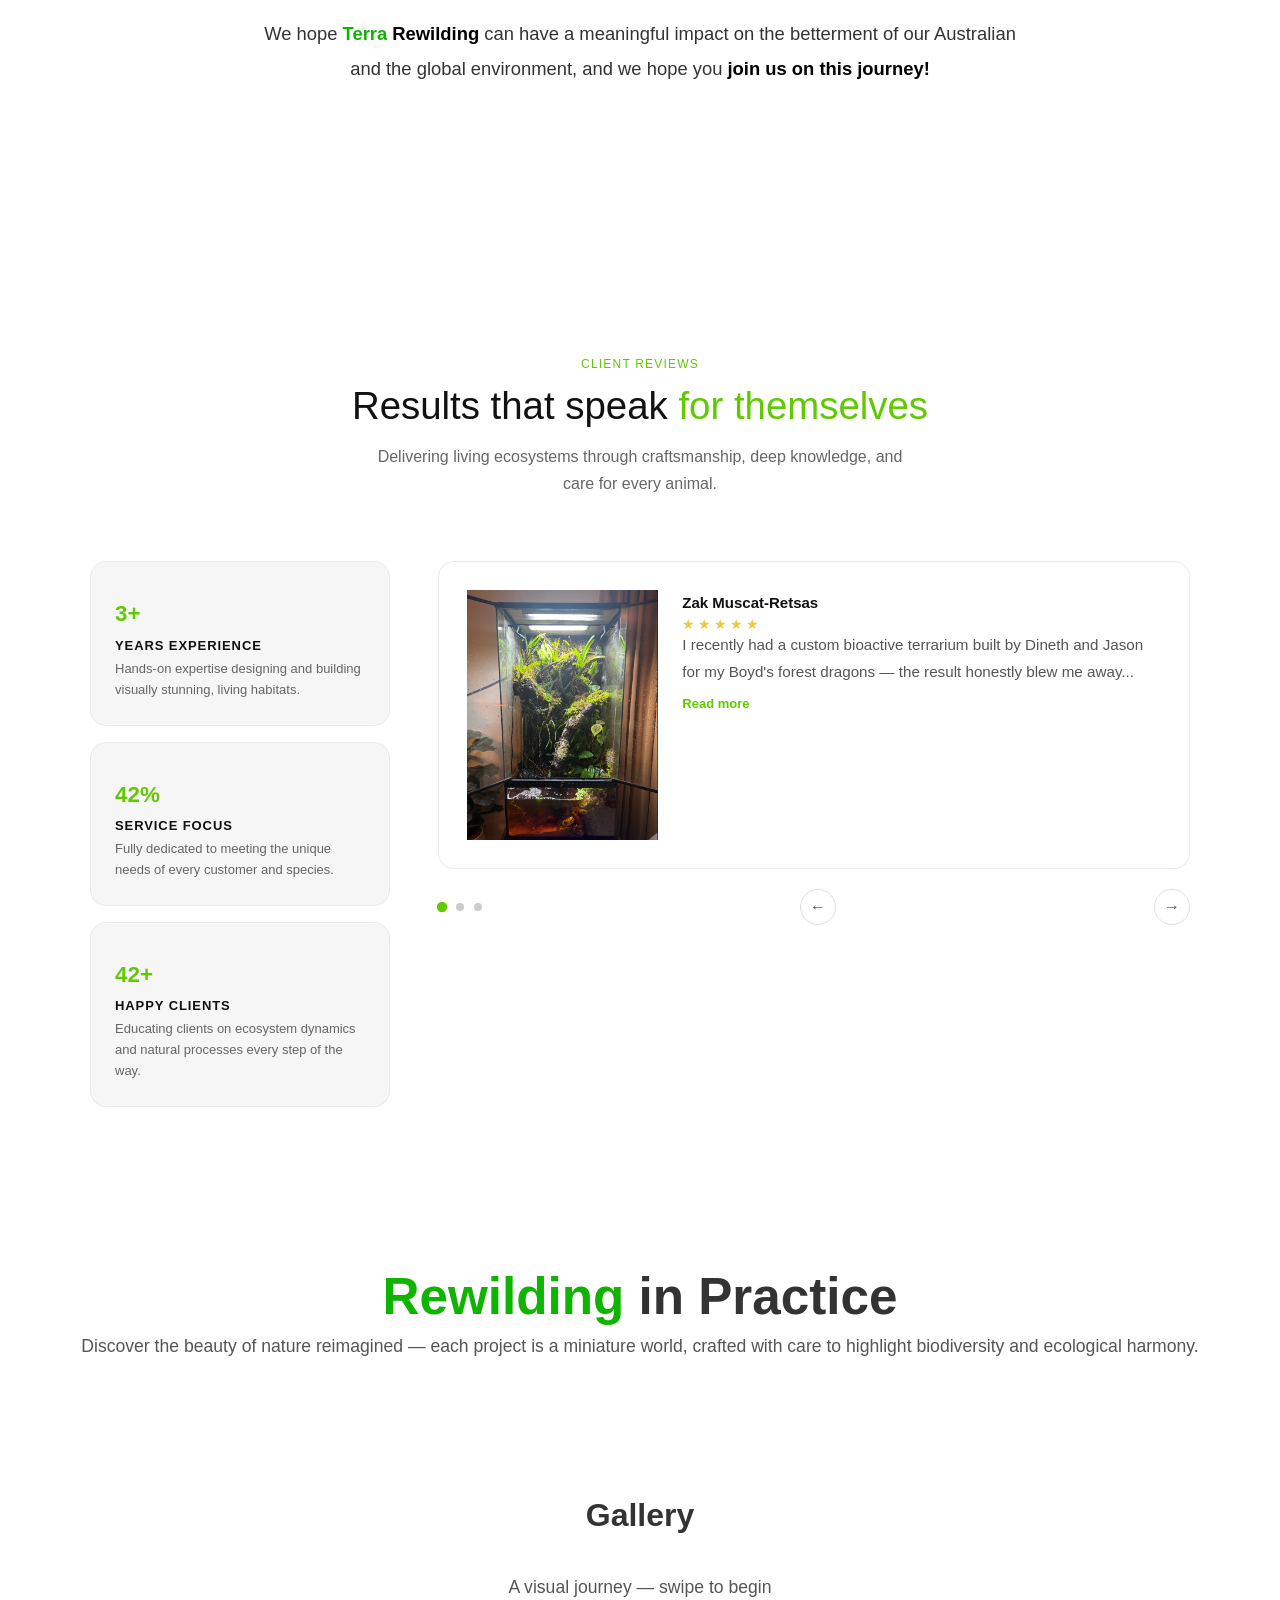
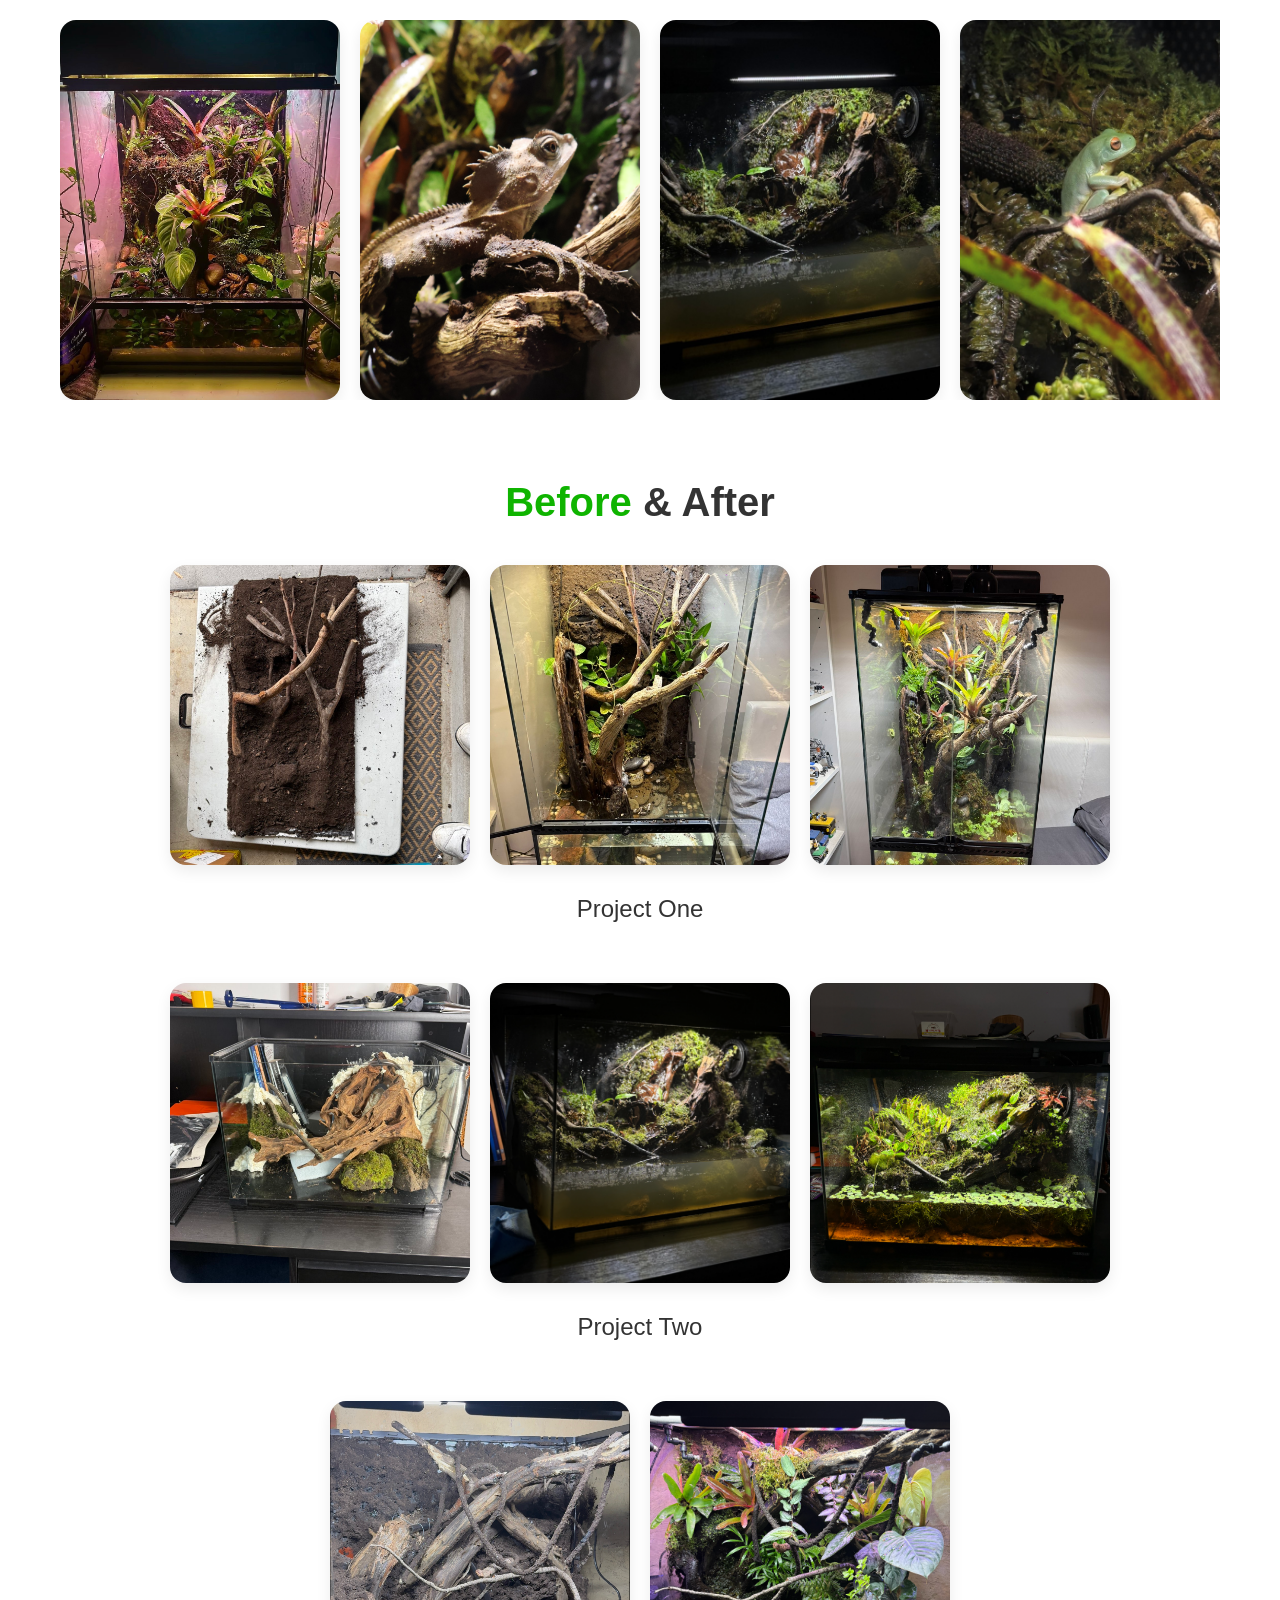
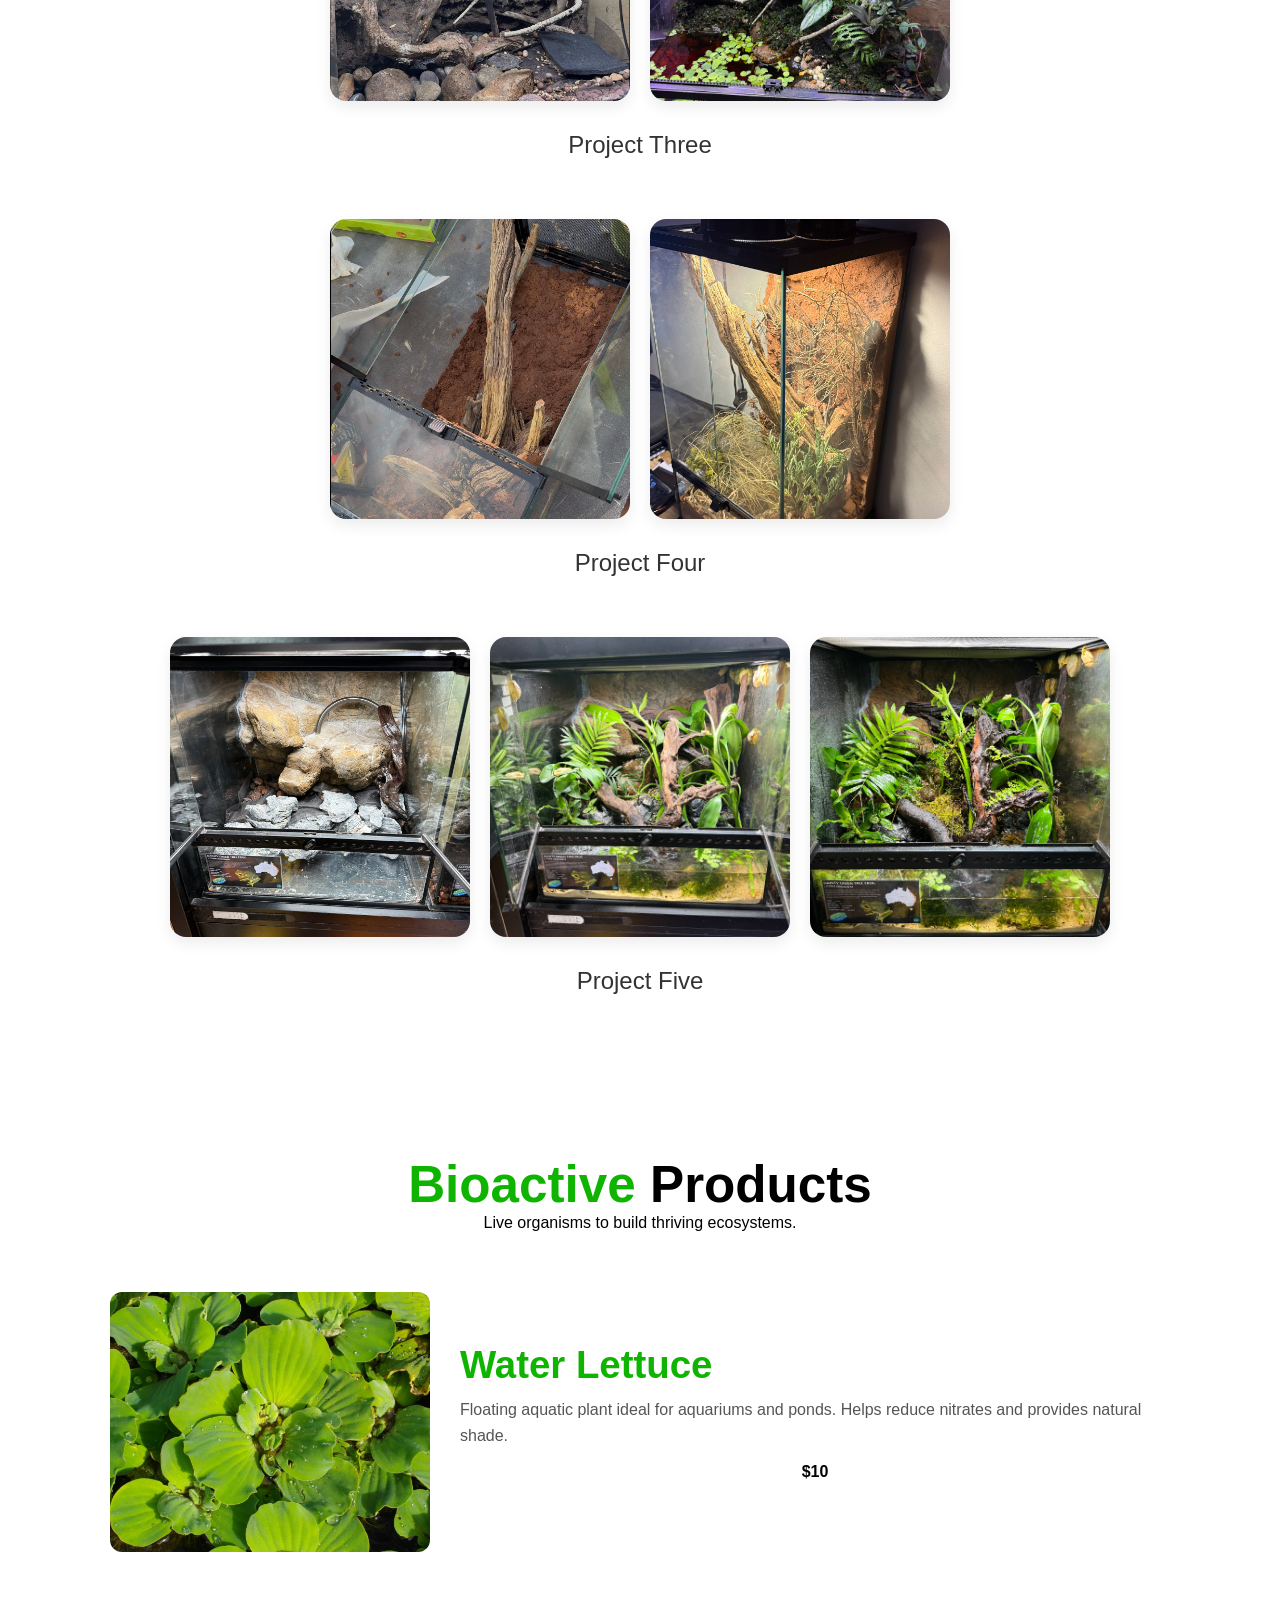
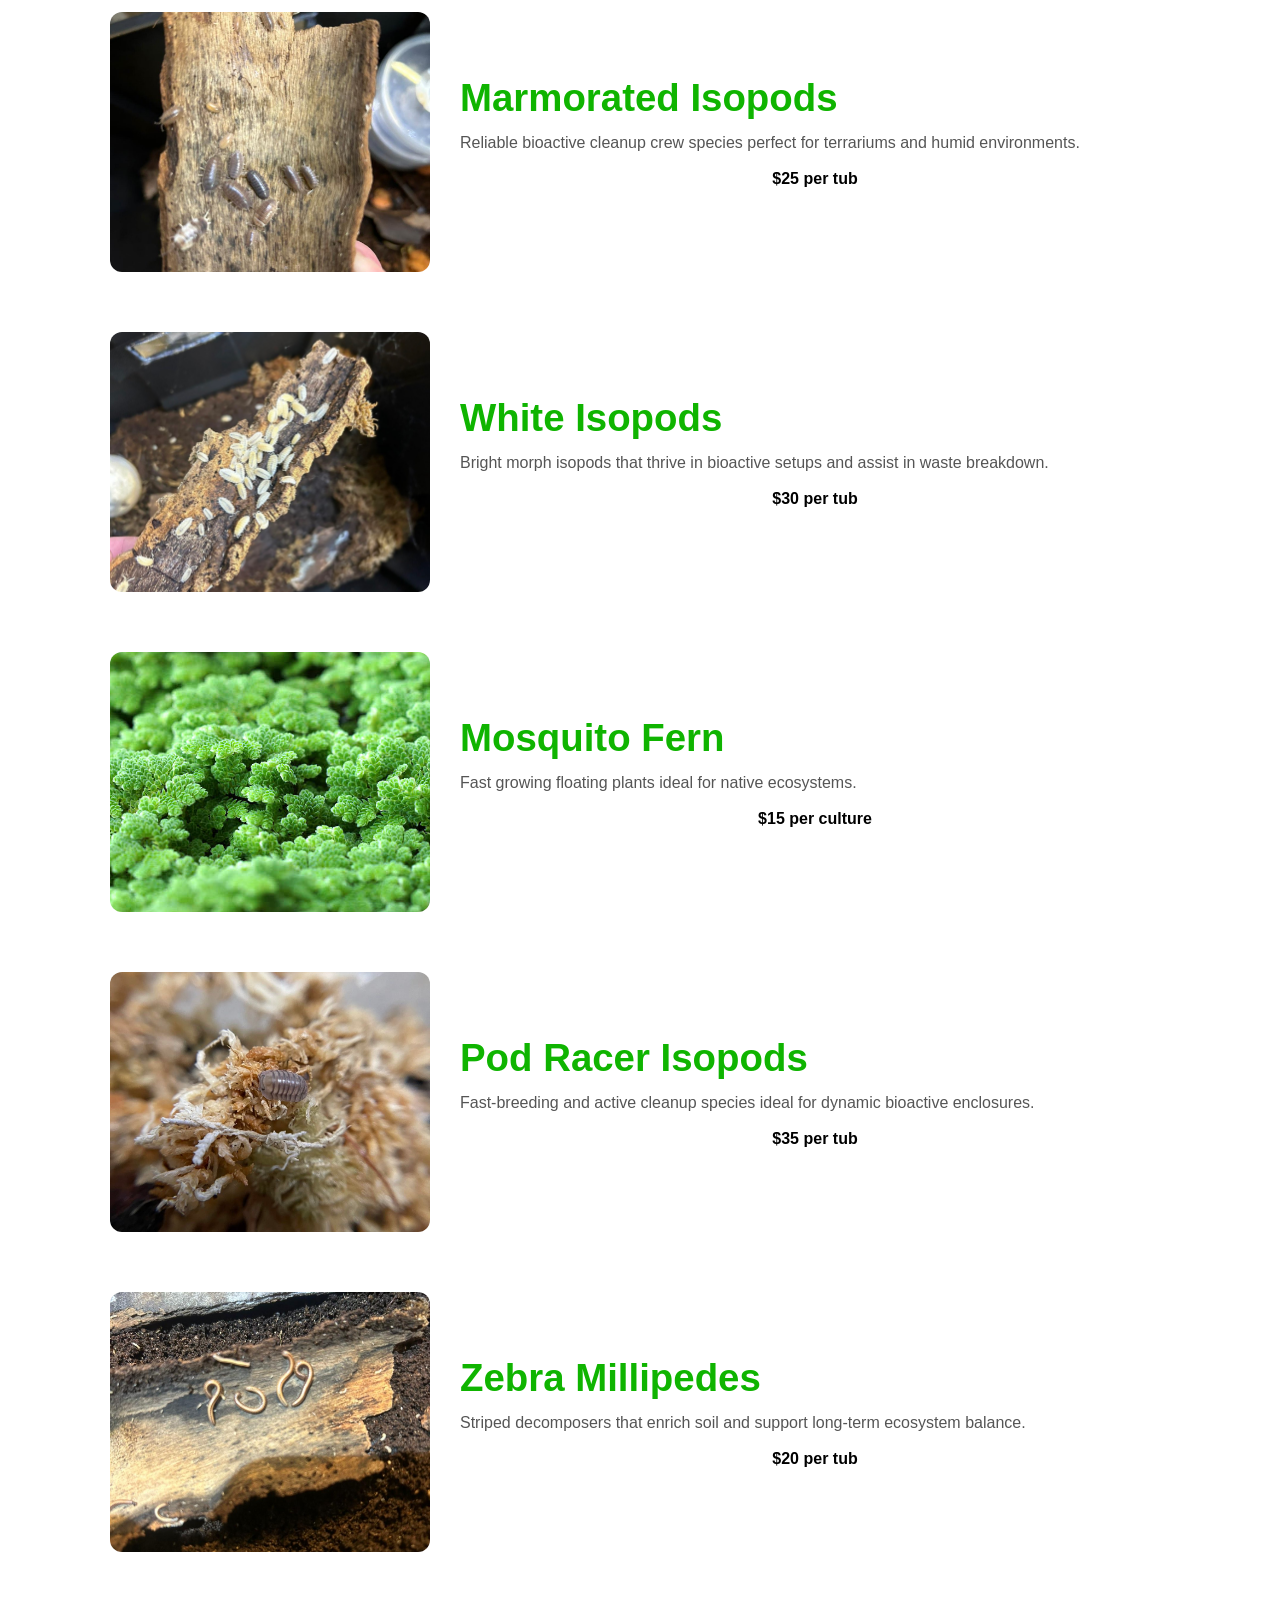
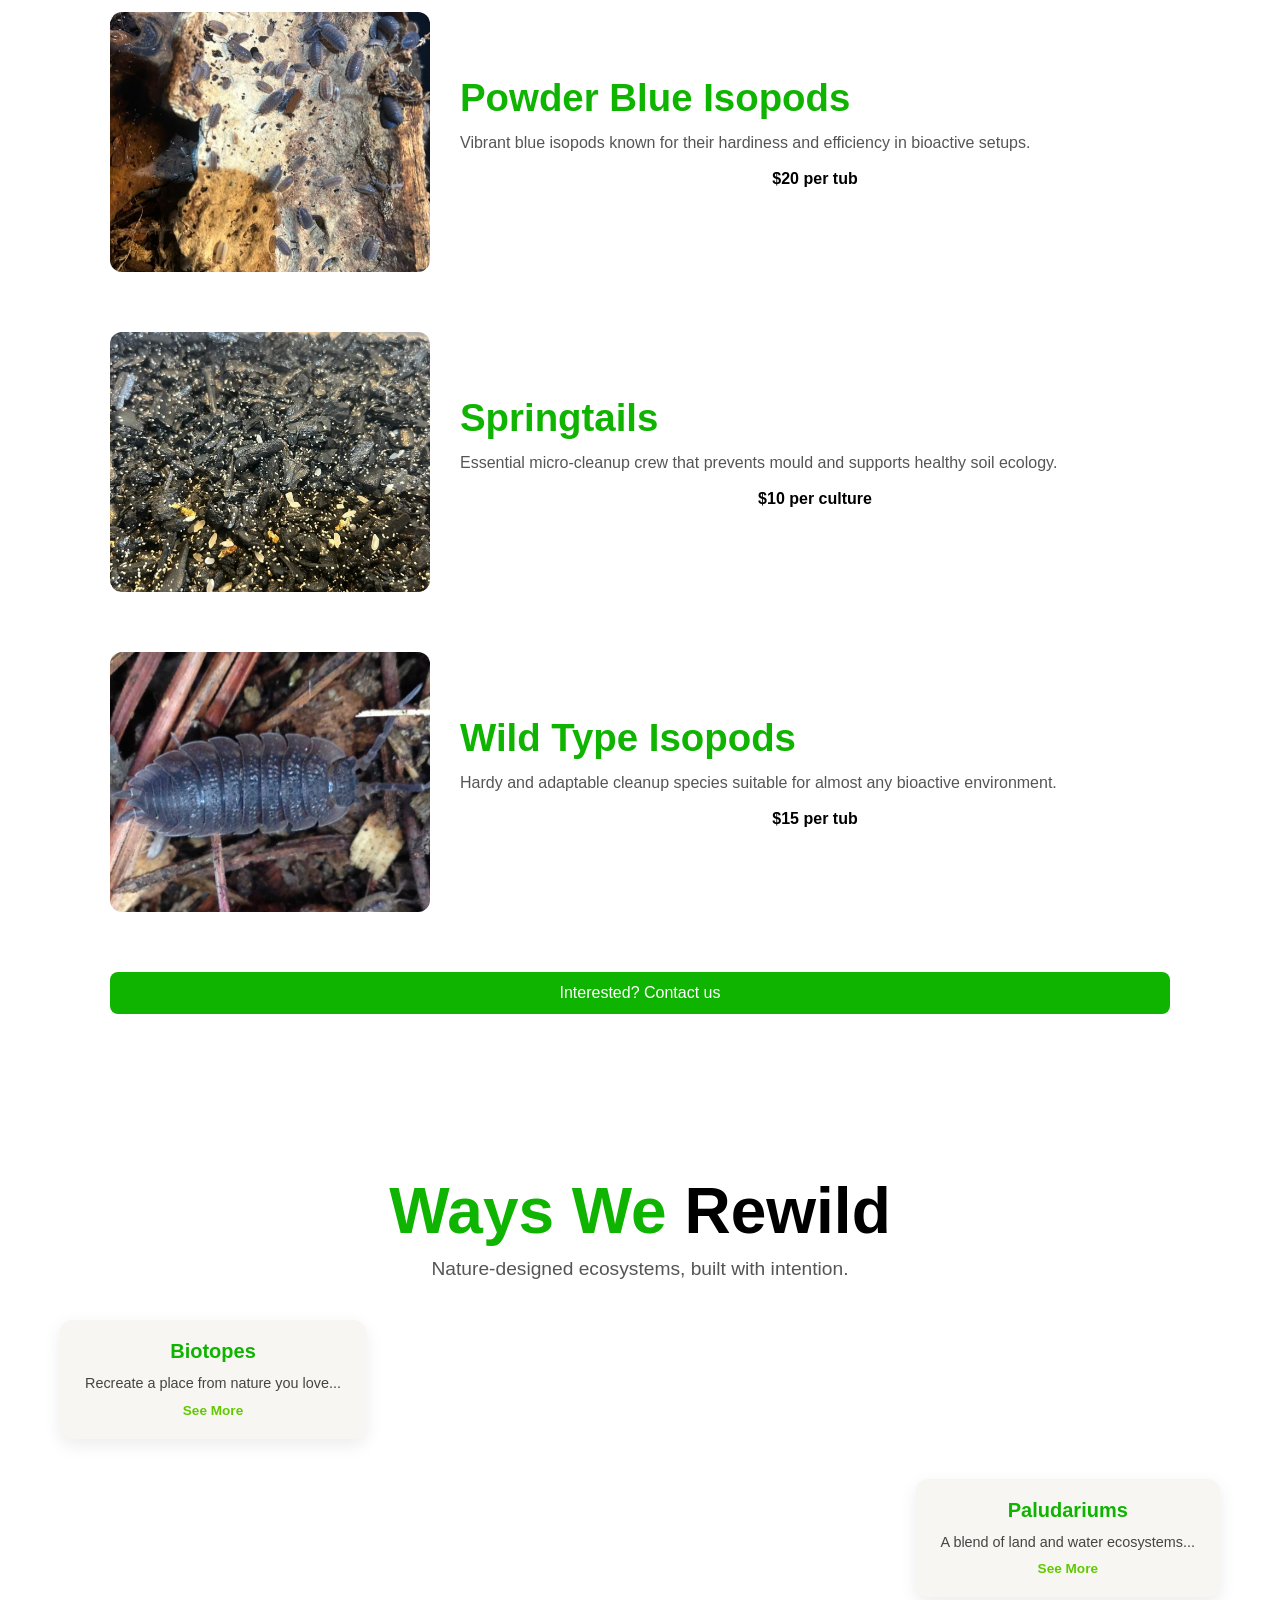
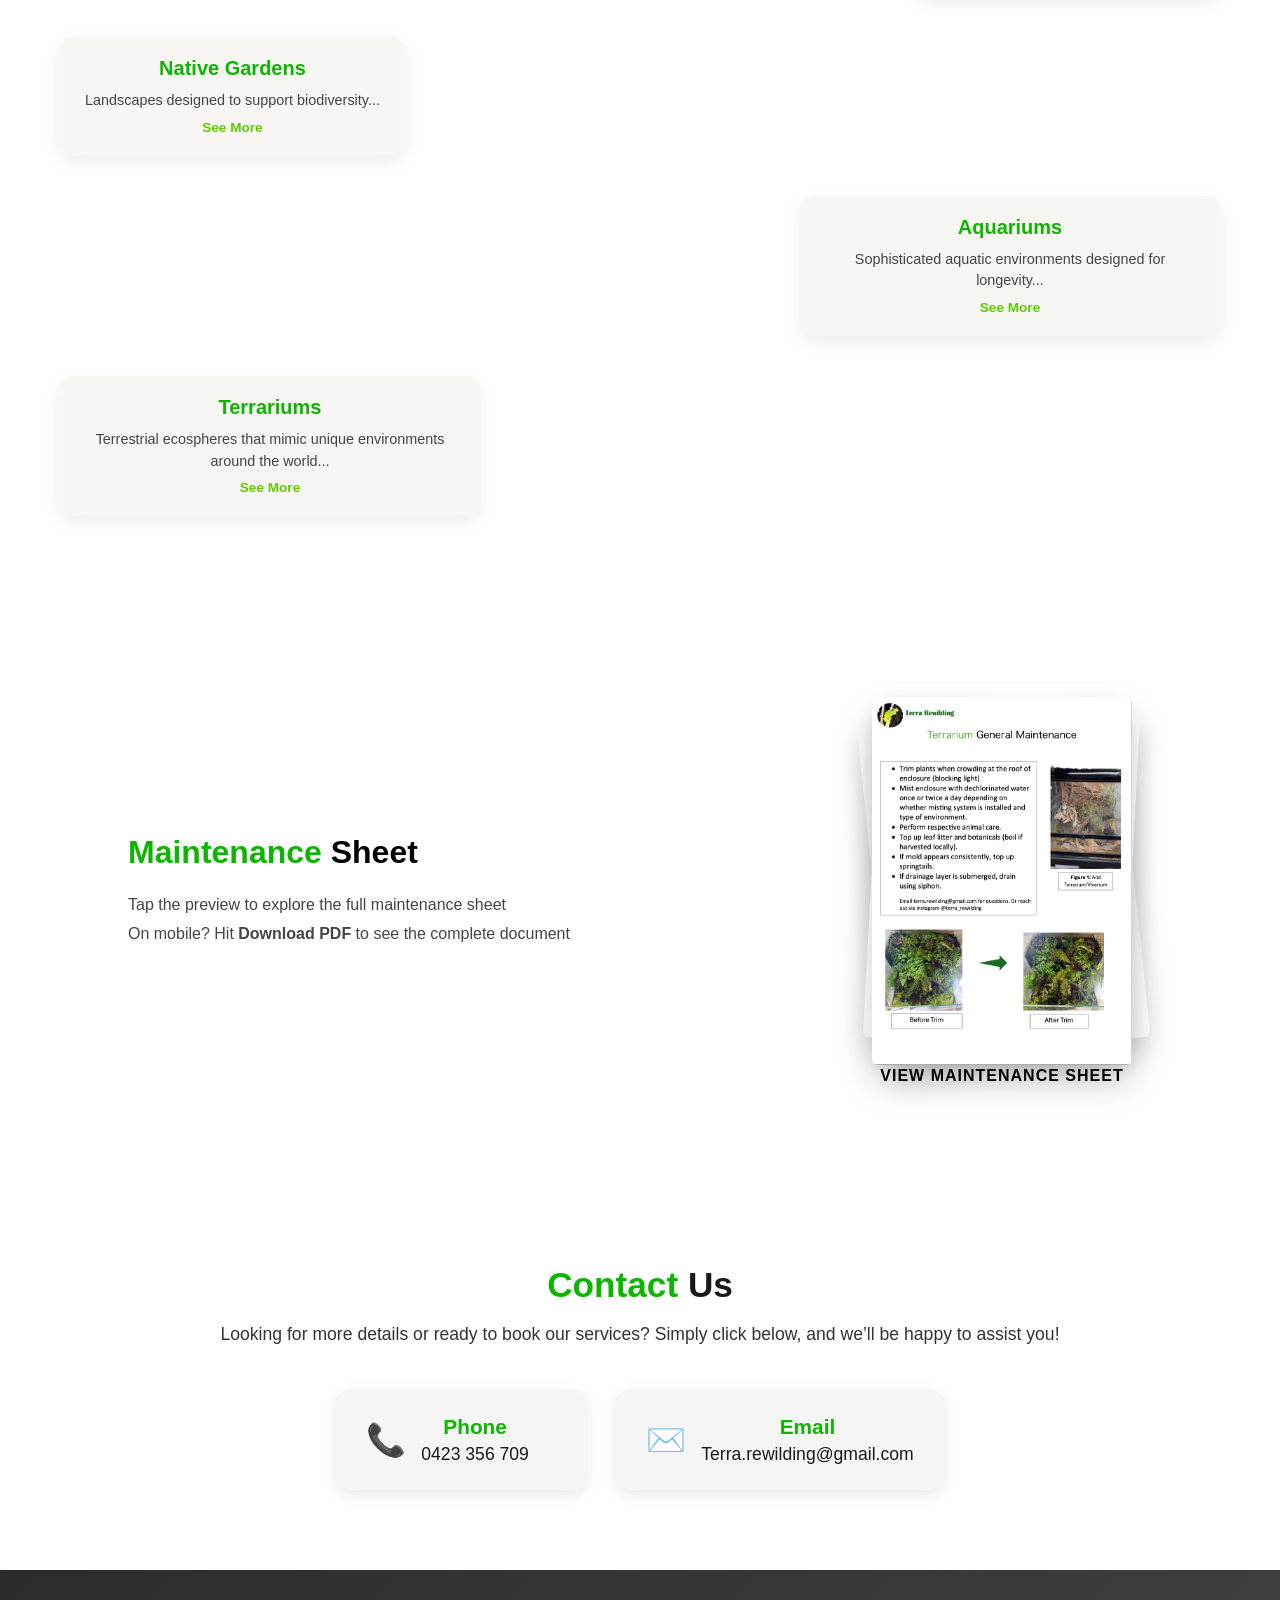
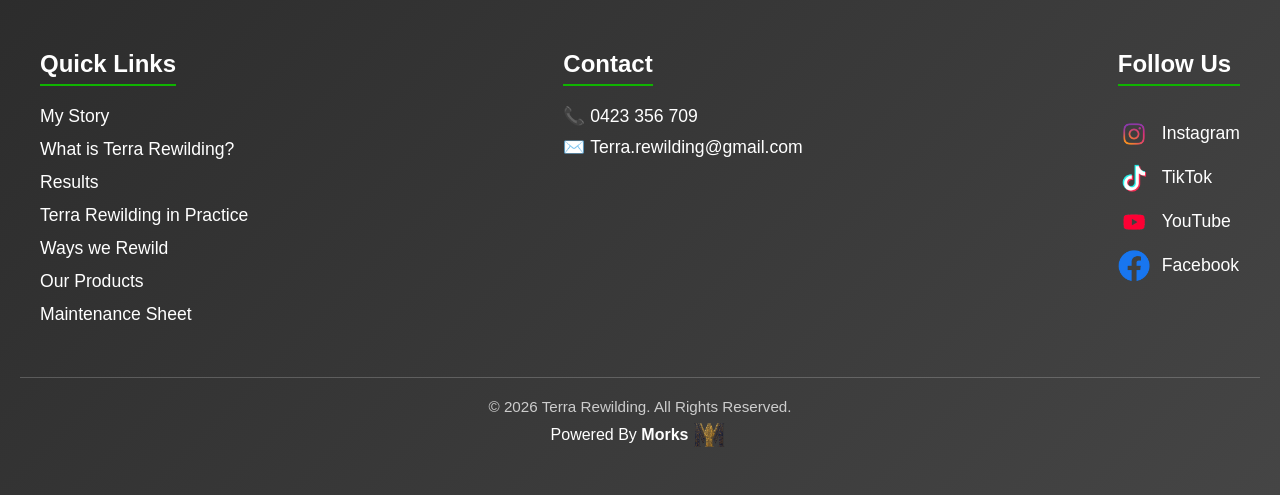
==== commit 95b9aa71: "Removed video section added more projects" ====
--- a/main.html
+++ b/main.html
@@ -450,16 +450,6 @@
         <h3>Wild Type Isopods</h3>
         <p>Hardy and adaptable cleanup species suitable for almost any bioactive environment.</p>
         <div class="price">$15 per tub</div>
-      </div>
-    </div>
-
-    <!-- Aquatic Plants -->
-    <div class="product-item">
-      <img src="" alt="Aquatic Plants">
-      <div class="product-info">
-        <h3>Aquatic Plants</h3>
-        <p></p>
-        <div class="price">$10 per Bunch</div>
       </div>
     </div>
 
--- a/main.css
+++ b/main.css
@@ -1200,6 +1200,7 @@
 
 
 
+
 #products {
   max-width: 1100px;
   margin: auto;
@@ -1220,7 +1221,7 @@
   margin-bottom: 60px;
 }
 
-/* IMAGE FIX (NO CUT OFF) */
+/* IMAGE */
 .product-item img {
   width: 320px;
   height: 260px;
@@ -1251,7 +1252,7 @@
   margin: 10px 0 20px;
 }
 
-/* BUTTON (BOTTOM) */
+/* BUTTON */
 .contact-btn {
   display: block;
   text-align: center;
@@ -1266,20 +1267,56 @@
   background: #0c8f00;
 }
 
-/* MOBILE FIX (NO CUT IMAGES) */
+/* MOBILE LAYOUT */
 @media (max-width: 768px) {
+
   .product-item {
-    flex-direction: column;
-    text-align: center;
+    flex-direction: row; /* image left, text right */
+    align-items: flex-start;
+    gap: 16px;
+    margin-bottom: 35px;
   }
 
   .product-item img {
-    width: 90%;
-    height: 250px; /* bigger + no crop feeling */
+    width: 130px;
+    height: 130px;
+    object-fit: cover;
+    border-radius: 18px;
+    flex-shrink: 0;
+  }
+
+  .product-info {
+    flex: 1;
+    text-align: left;
+  }
+
+  .product-info h3 {
+    font-size: 1rem;
+    margin-bottom: 6px;
+  }
+
+  .product-info p {
+    font-size: 0.9rem;
+    line-height: 1.5;
+    margin-bottom: 10px;
   }
 
   .price {
-    font-size: 1.1rem;
+    text-align: left;
+    margin: 8px 0 12px;
+    font-size: 0.95rem;
+  }
+
+  .contact-btn {
+    width: fit-content;
+    padding: 10px 18px;
+    font-size: 0.9rem;
+  
+    display: flex;
+    align-items: center;
+    justify-content: center;
+  
+    margin: auto; /* centers button */
   }
 }
 
@@ -1942,19 +1979,18 @@
 /* ===== RESPONSIVE ===== */
 @media (max-width: 768px) {
 
-  /* ===== BEFORE / AFTER IMAGES ===== */
   .before-after-images {
-    flex-direction: row;      /* keep side by side like desktop */
-    flex-wrap: wrap;          /* allow wrapping if needed */
-    justify-content: center;  /* center the images */
-    gap: 20px;                /* spacing between images */
+    display: flex;
+    flex-direction: row;
+    flex-wrap: nowrap; /* prevents stacking */
+    justify-content: center;
+    gap: 10px;
   }
 
   .before-after-images img {
-    width: 50%;       /* smaller than desktop to fit on phone */
-    height: 250px;     /* maintain aspect ratio */
-    max-width: 250px; /* optional max-width */
-
+    width: 35%;   /* slightly smaller so both fit */
+    height: 190px;
+    object-fit: cover;
   }
 
   /* ===== VIDEO GRID ===== */
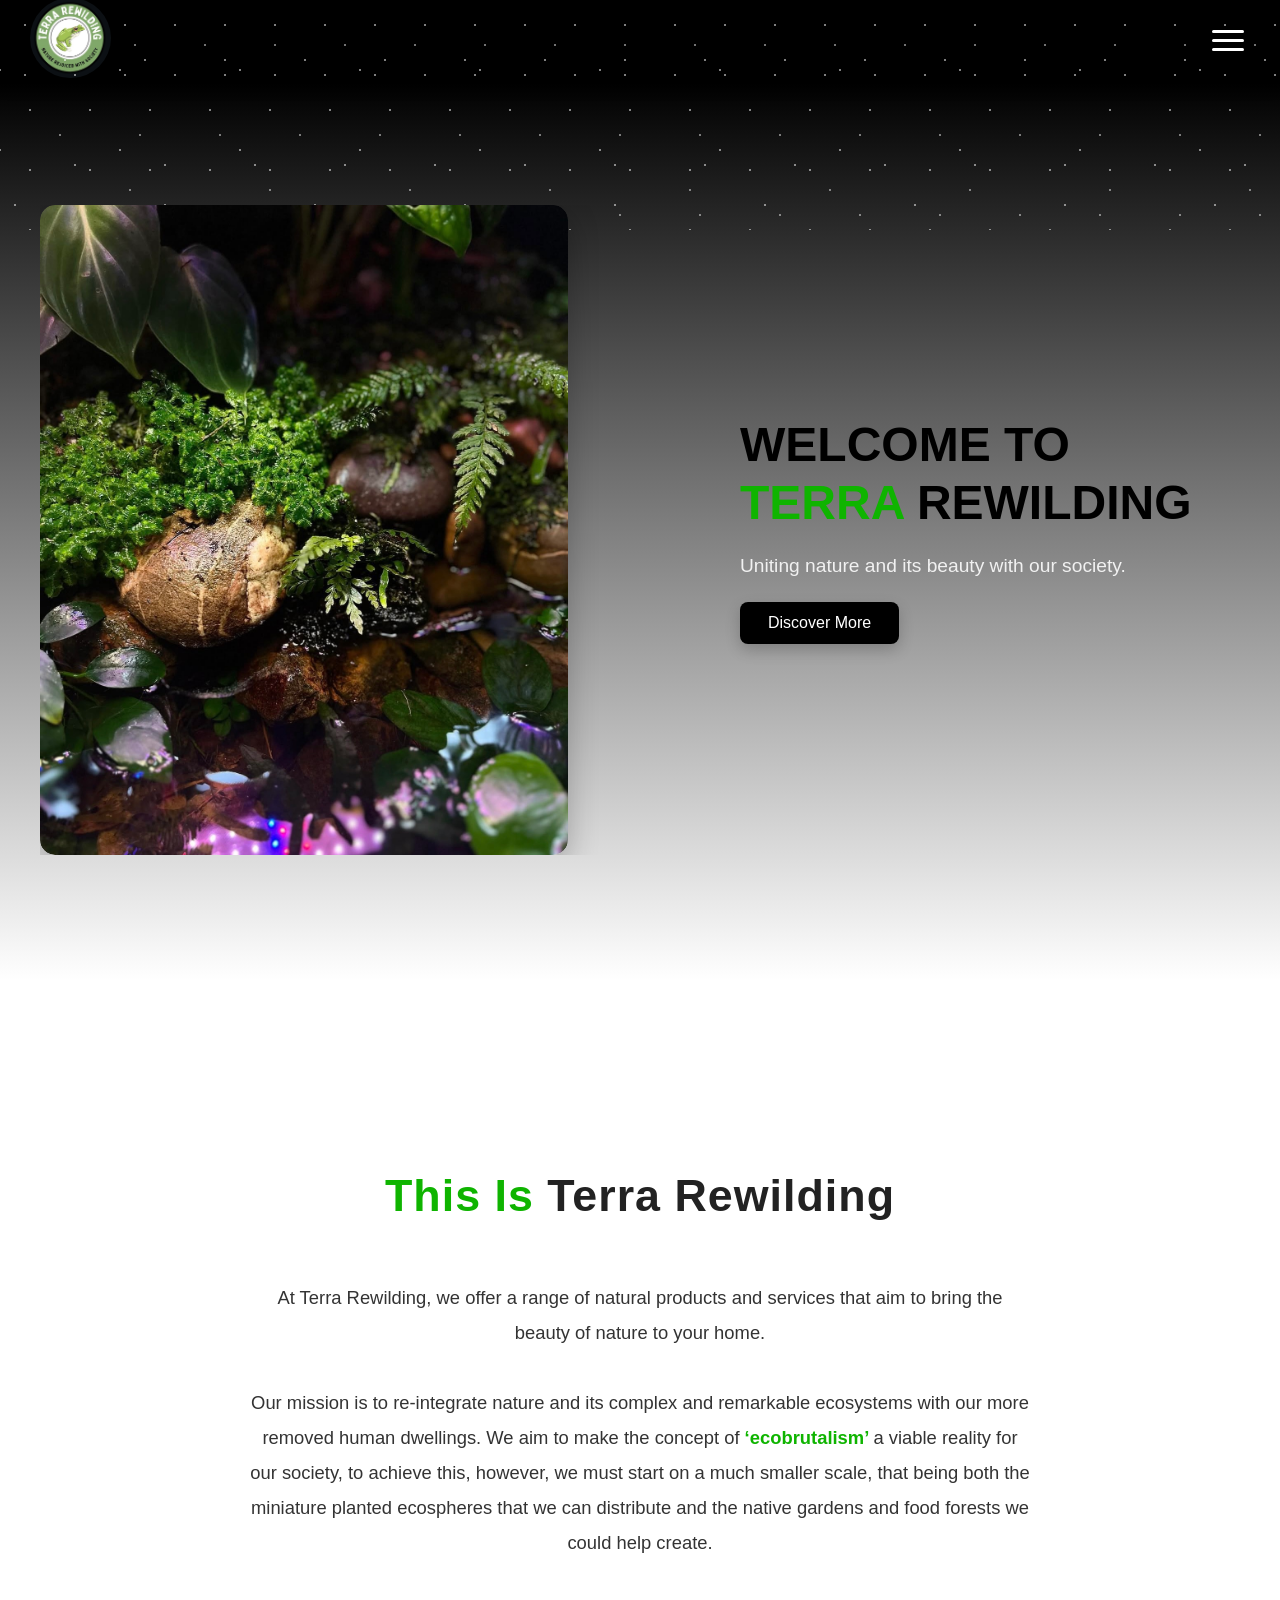
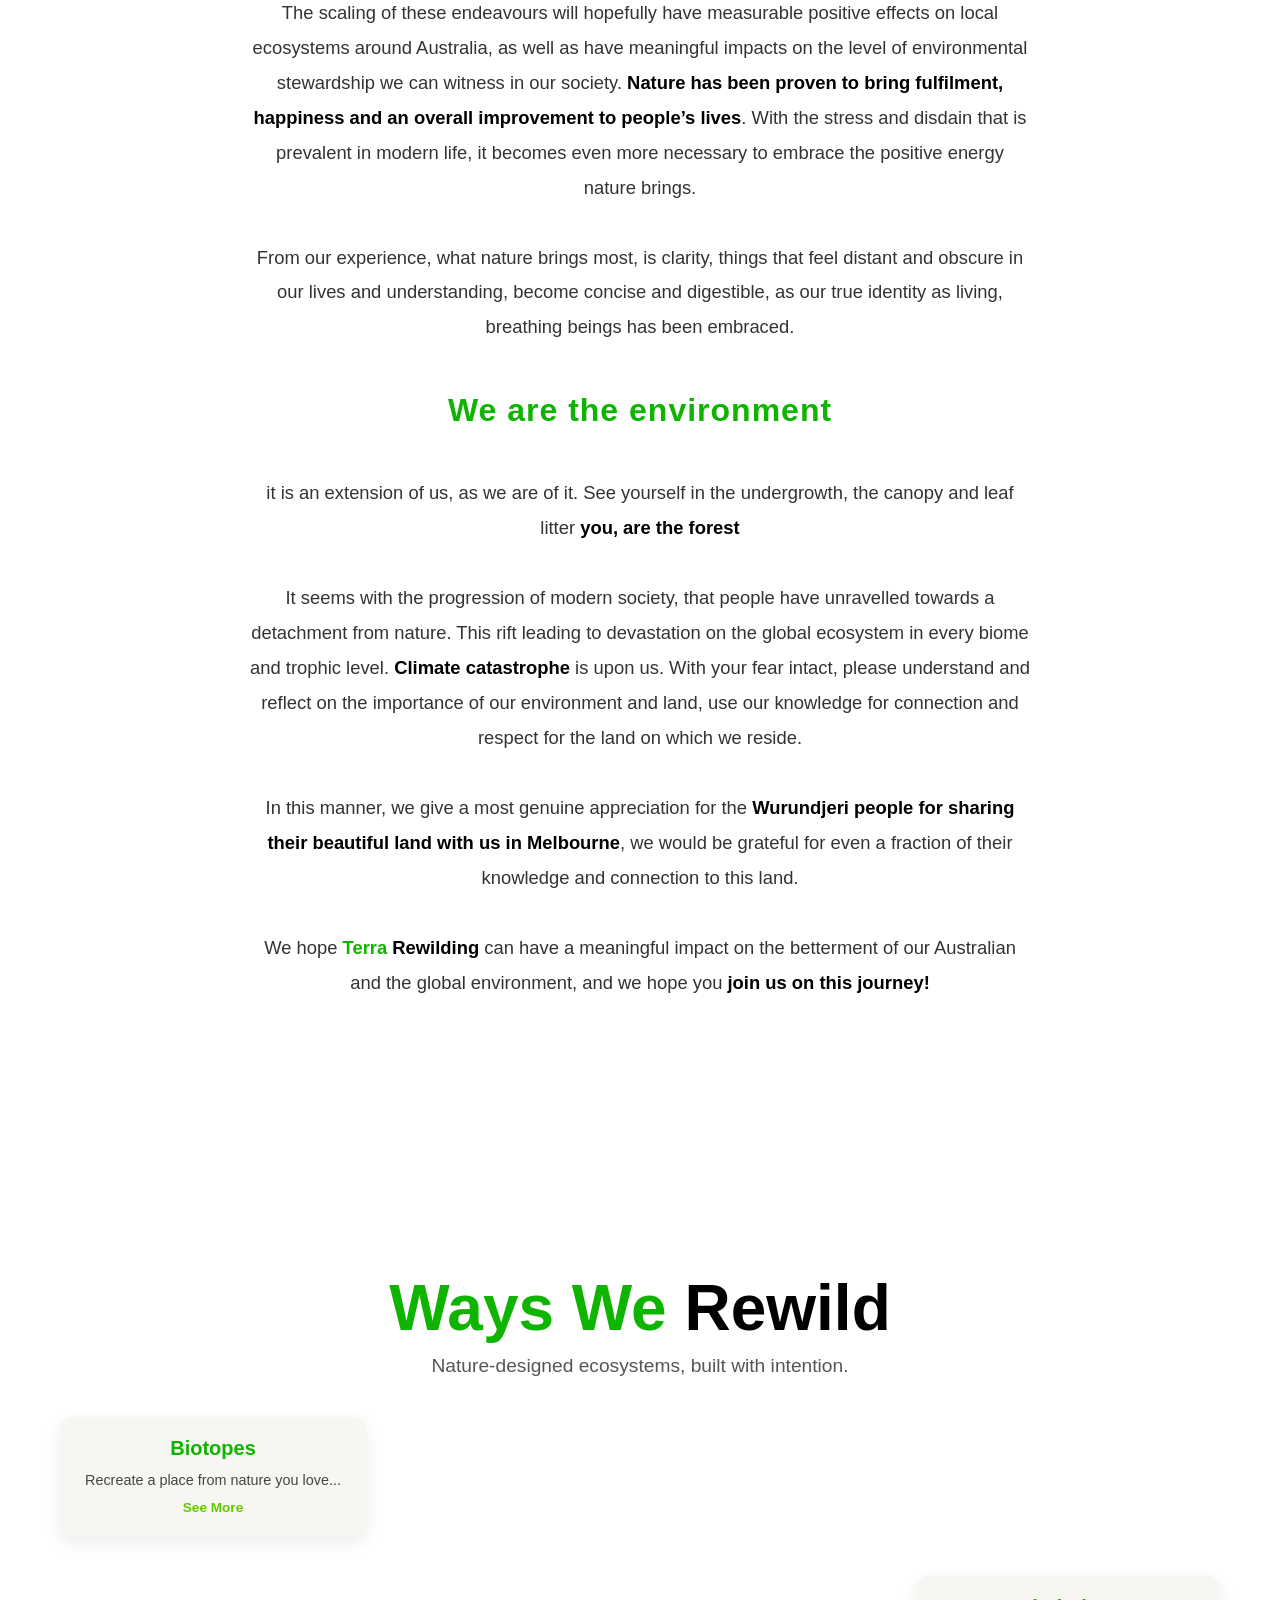
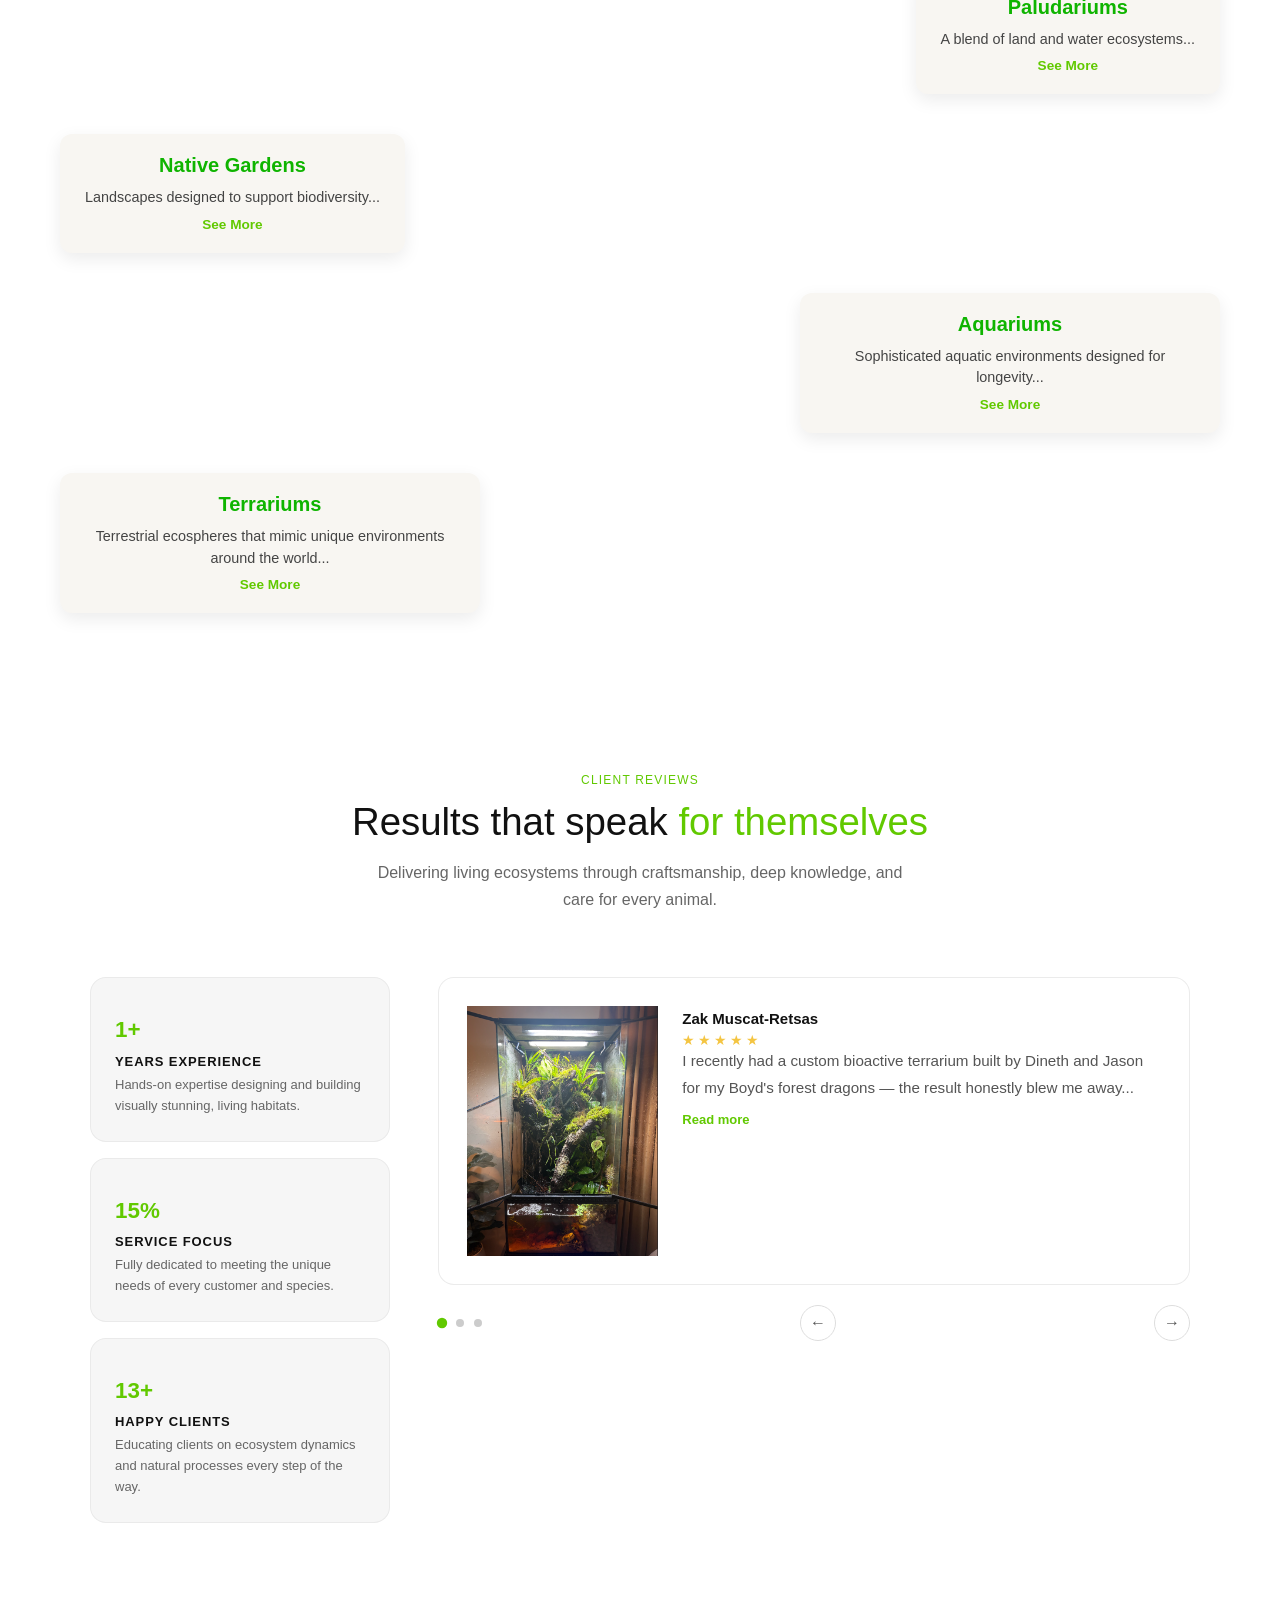
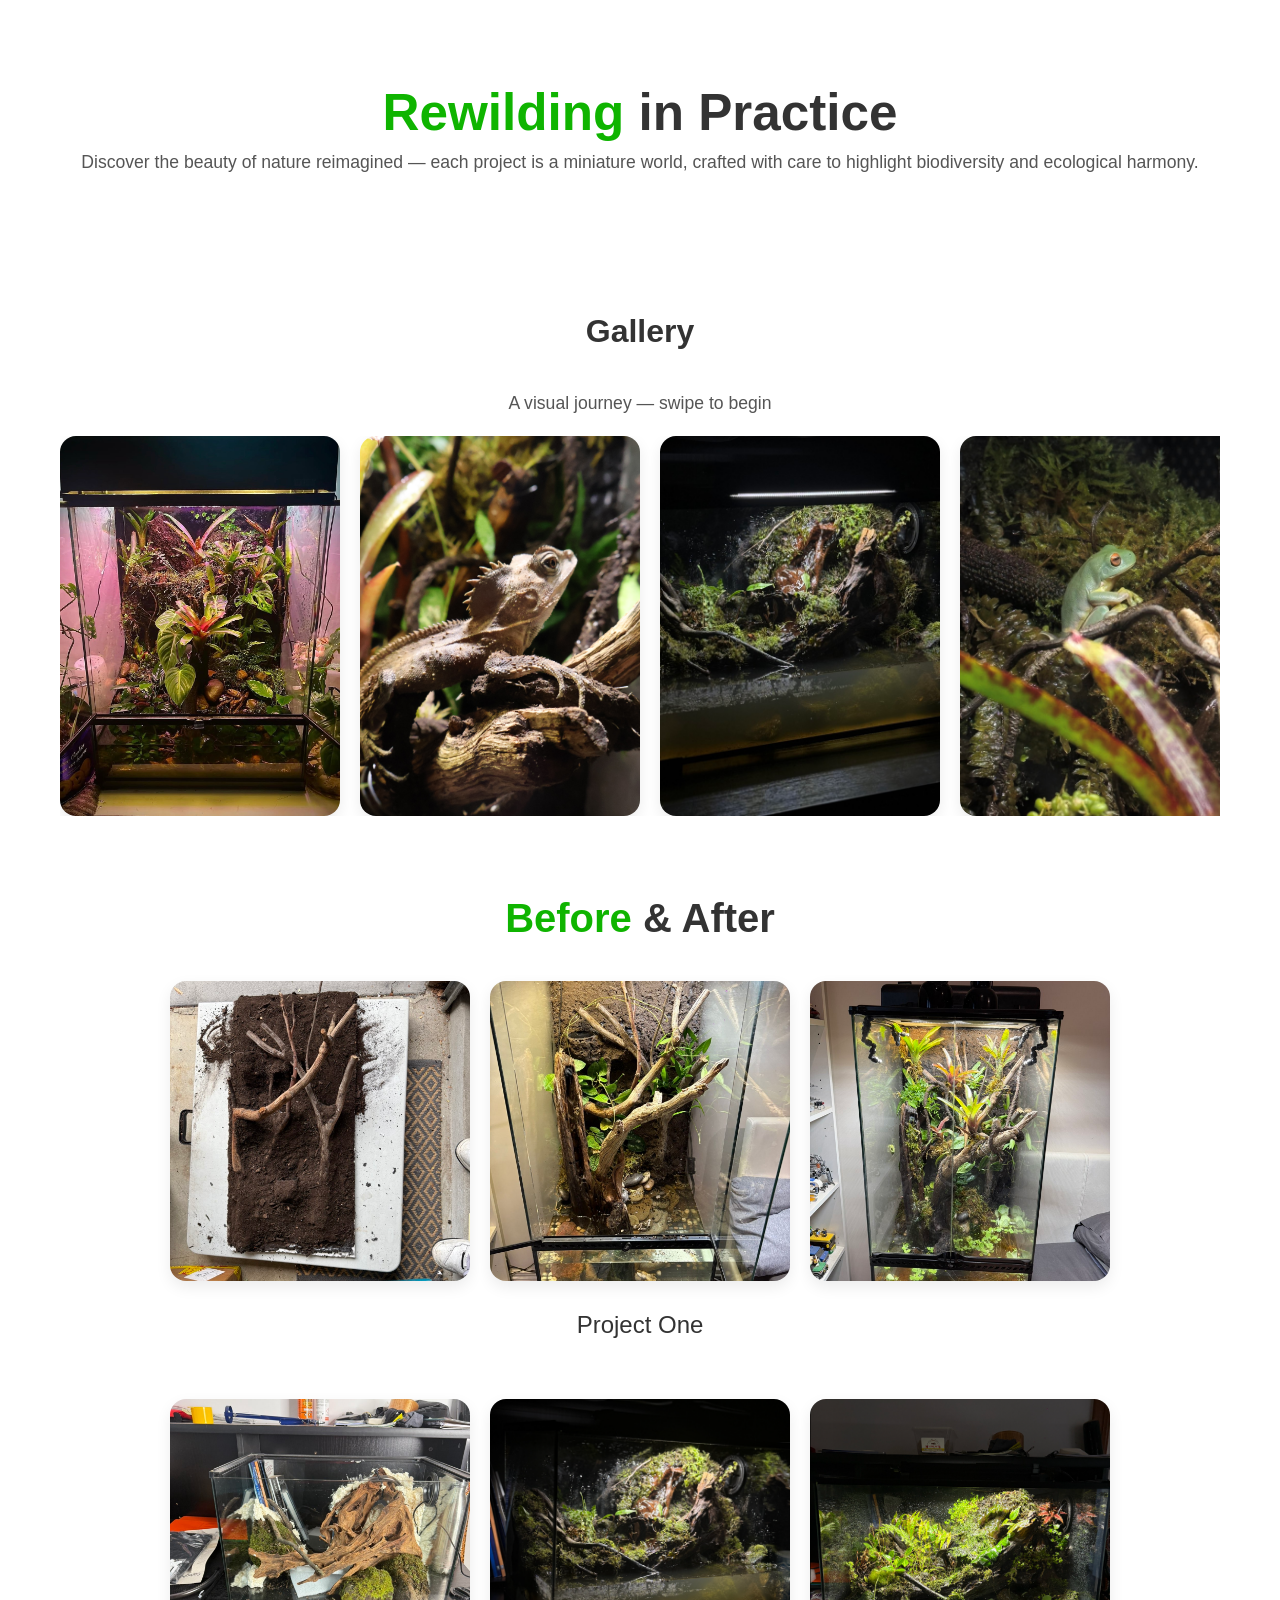
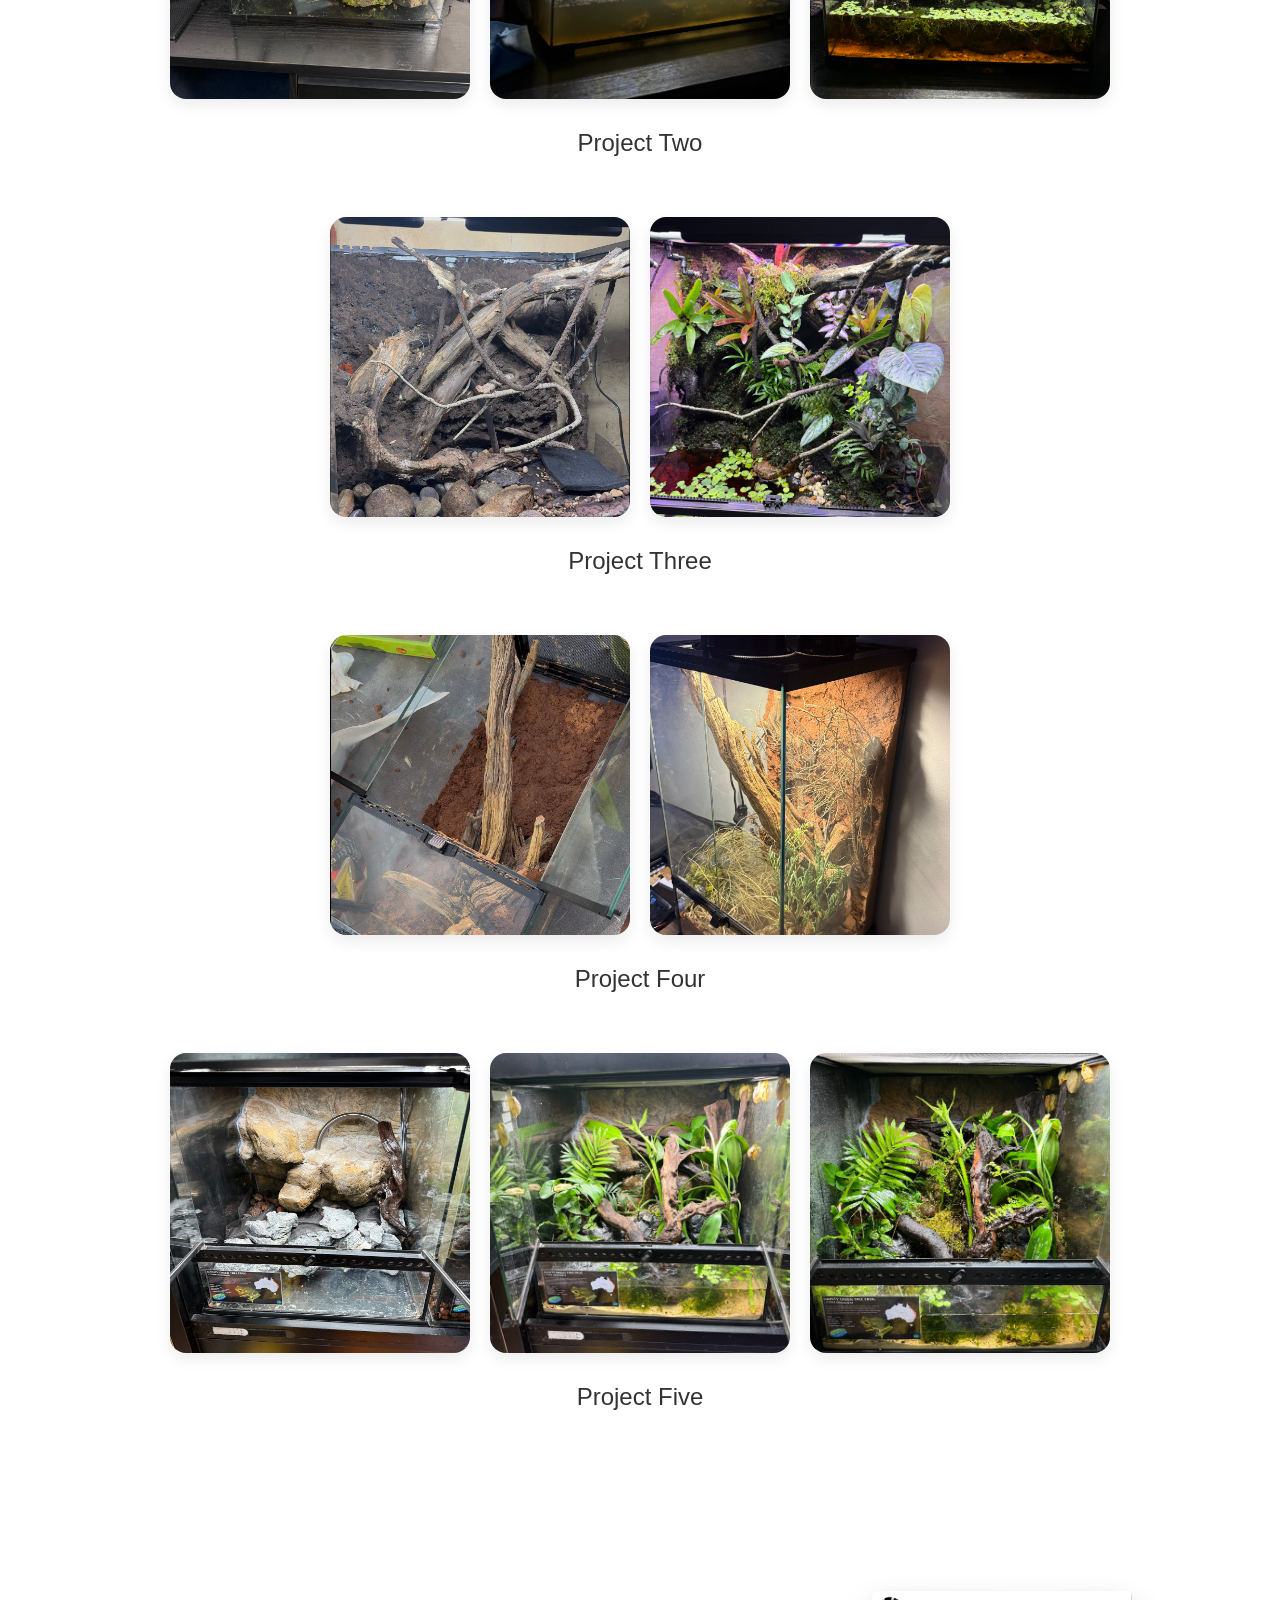
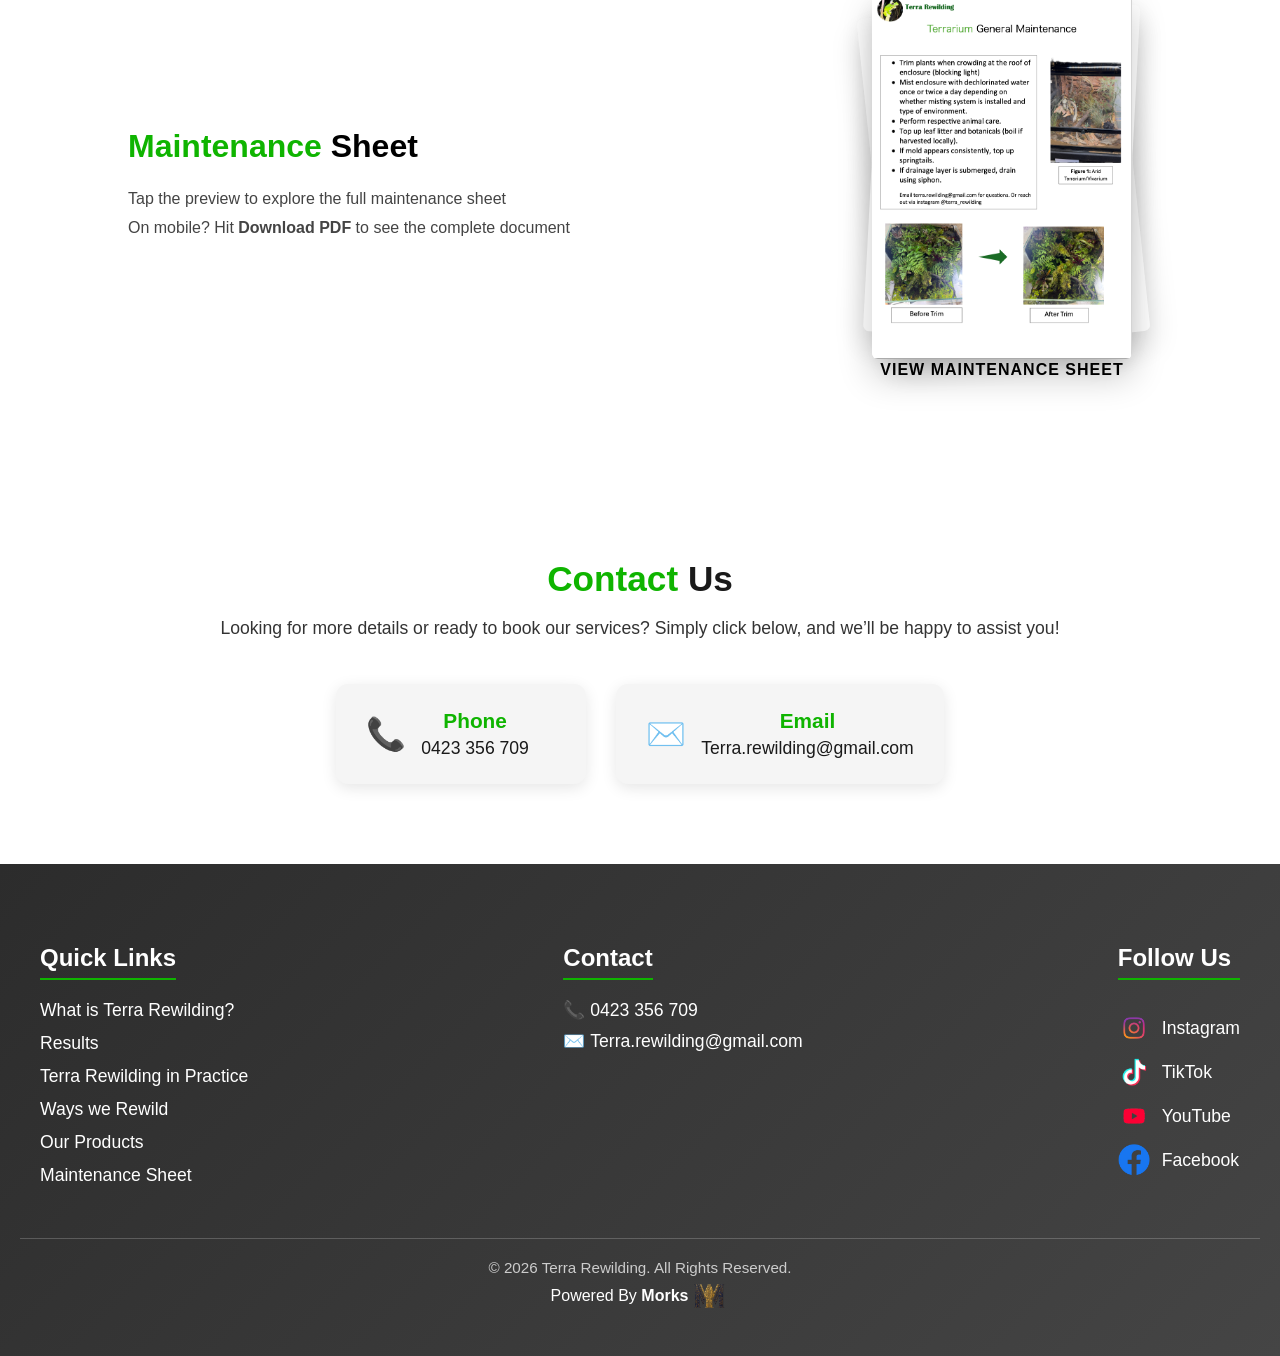
==== commit 8cb71d0b: "Removed video section added more projects" ====
--- a/main.html
+++ b/main.html
@@ -57,7 +57,6 @@
 <div class="mobile-menu" id="mobileMenu" role="menu">
   <div class="stars"></div>
 
-  <a href="#me" onclick="closeMenu()">My Story</a>
   <a href="#about" onclick="closeMenu()">What is Terra Rewilding?</a>
   <a href="#review" onclick="closeMenu()">Results</a>
   <a href="#profile" onclick="closeMenu()">Terra Rewilding in Practice</a>
@@ -108,35 +107,6 @@
   <!-- =============== END HERO SECTION =============== -->
 
 
-
-
-  <!-- ================= ABOUT ME SECTION ================= -->
-  <section id="me" class="me-section">
-    <div class="aboutme-container">
-      <h2 class="section-title">
-        <span class="green">My</span> Story
-      </h2>
-
-      <div class="aboutme-content">
-        <div class="aboutme-image">
-          <img src="photos/Dineth.jpg" alt="Portrait of Dineth">
-        </div>
-
-        <div class="aboutme-text">
-          <p>
-            Hi there! My name is Dineth and I study zoology, botany and conservation biology at Monash University and have a special interest in rainforest ecosystems and their resident amphibian species in tropical regions. <br> <br>
-
-            I am and have always been passionate about the beauty of nature and protecting it to the best of my ability. I hope to share my admiration for its beauty through the enclosed ecosystems that I create to illuminate nature’s intricate, fragile and sophisticated elements that often go unnoticed. <br> <br>
-            
-            As my journey continues, I hope to inspire many others to love and protect nature, as well as spread the unique beauty of our Australian wildlife.          </p>
-        </div>
-      </div>
-    </div>
-  </section>
-  <!-- =============== END ABOUT ME ================= -->
-
-
-
 <!-- ================= ABOUT US SECTION ================= -->
 <section id="about" class="aboutus-section">
   <div class="aboutus-container">
@@ -164,8 +134,99 @@
 
 
 
-
-
+  <section id="services">
+    <div class="services-main">
+      <h2><span class="green">Ways We </span> Rewild</h2>
+      <p class="services-desc">Nature-designed ecosystems, built with intention.</p>
+  
+      <div class="services-boxes">
+
+        <div class="service-box left">
+          <h3>Biotopes</h3>
+  
+          <p class="service-text">
+            <span class="short-text">
+              Recreate a place from nature you love...
+            </span>
+  
+            <span class="full-text">
+              We recreate real-world ecosystems from specific locations using authentic plants, terrain, and design to fully capture that environment.
+            </span>
+          </p>
+  
+          <button class="see-more-btn">See More</button>
+        </div>
+
+        <div class="service-box right">
+          <h3>Paludariums</h3>
+  
+          <p class="service-text">
+            <span class="short-text">
+              A blend of land and water ecosystems...
+            </span>
+  
+            <span class="full-text">
+              Enclosed environments combining aquatic and terrestrial zones, perfect for frogs, fish, and invertebrates, creating a dynamic natural ecosystem.
+            </span>
+          </p>
+  
+          <button class="see-more-btn">See More</button>
+        </div>
+
+        <div class="service-box left">
+          <h3>Native Gardens</h3>
+  
+          <p class="service-text">
+            <span class="short-text">
+              Landscapes designed to support biodiversity...
+            </span>
+  
+            <span class="full-text">
+              Carefully designed landscapes using local ecosystems to create habitats for native species while improving soil health and sustainability.
+            </span>
+          </p>
+  
+          <button class="see-more-btn">See More</button>
+        </div>
+
+
+        <div class="service-box right">
+          <h3>Aquariums</h3>
+  
+          <p class="service-text">
+            <span class="short-text">
+              Sophisticated aquatic environments designed for longevity...
+            </span>
+  
+            <span class="full-text">
+              Sophisticated aquatic environments that utilise ecosystem dynamics to create functional, long-lasting systems that bring out natural behaviours and enrich aquatic life.
+            </span>
+          </p>
+  
+          <button class="see-more-btn">See More</button>
+        </div>
+
+  
+        <div class="service-box left">
+          <h3>Terrariums</h3>
+  
+          <p class="service-text">
+            <span class="short-text">
+              Terrestrial ecospheres that mimic unique environments around the world...
+            </span>
+  
+            <span class="full-text">
+              Terrestrial ecospheres that mimic the ancient beauty of unique environments around the world, from tropical rainforests to arid deserts, these enclosed spaces could bring biodiverse complexity to you and your animals.
+            </span>
+          </p>
+  
+          <button class="see-more-btn">See More</button>
+        </div>
+
+  
+      </div>
+    </div>
+  </section>
 
 
 <!-- =========== REVIEWS =========== -->
@@ -356,204 +417,6 @@
   </section>
 
 
-  <section id="products">
-
-    <div class="products-header">
-      <h2><span class="green">Bioactive</span> Products</h2>
-      <p>Live organisms to build thriving ecosystems.</p>
-    </div>
-  
-    <!-- WATER LETTUCE -->
-    <div class="product-item">
-      <img src="products/water.png" alt="Water Lettuce">
-      <div class="product-info">
-        <h3>Water Lettuce</h3>
-        <p>Floating aquatic plant ideal for aquariums and ponds. Helps reduce nitrates and provides natural shade.</p>
-        <div class="price">$10</div>
-      </div>
-    </div>
-  
-    <!-- MARMORATED ISOPODS -->
-    <div class="product-item">
-      <img src="products/marmoratediso.png" alt="Marmorated Isopods">
-      <div class="product-info">
-        <h3>Marmorated Isopods</h3>
-        <p>Reliable bioactive cleanup crew species perfect for terrariums and humid environments.</p>
-        <div class="price">$25 per tub</div>
-      </div>
-    </div>
-  
-    <!-- WHITE ISOPODS -->
-    <div class="product-item">
-      <img src="products/whiteiso.png" alt="White Isopods">
-      <div class="product-info">
-        <h3>White Isopods</h3>
-        <p>Bright morph isopods that thrive in bioactive setups and assist in waste breakdown.</p>
-        <div class="price">$30 per tub</div>
-      </div>
-    </div>
-  
-    <!-- MOSQUITO LARVAE -->
-    <div class="product-item">
-      <img src="products/mosquito.png" alt="Mosquito Fern">
-      <div class="product-info">
-        <h3>Mosquito Fern</h3>
-        <p>Fast growing floating plants ideal for native ecosystems.</p>
-        <div class="price">$15 per culture</div>
-      </div>
-    </div>
-  
-    <!-- POD RACER ISOPODS -->
-    <div class="product-item">
-      <img src="products/racer.png" alt="Pod Racer Isopods">
-      <div class="product-info">
-        <h3>Pod Racer Isopods</h3>
-        <p>Fast-breeding and active cleanup species ideal for dynamic bioactive enclosures.</p>
-        <div class="price">$35 per tub</div>
-      </div>
-    </div>
-  
-    <!-- ZEBRA MILLIPEDE -->
-    <div class="product-item">
-      <img src="products/zebra.png" alt="Zebra Millipedes">
-      <div class="product-info">
-        <h3>Zebra Millipedes</h3>
-        <p>Striped decomposers that enrich soil and support long-term ecosystem balance.</p>
-        <div class="price">$20 per tub</div>
-      </div>
-    </div>
-  
-    <!-- POWDER BLUE ISOPODS -->
-    <div class="product-item">
-      <img src="products/powerblue.png" alt="Powder Blue Isopods">
-      <div class="product-info">
-        <h3>Powder Blue Isopods</h3>
-        <p>Vibrant blue isopods known for their hardiness and efficiency in bioactive setups.</p>
-        <div class="price">$20 per tub</div>
-      </div>
-    </div>
-  
-    <!-- SPRINGTAILS -->
-    <div class="product-item">
-      <img src="products/spring.png" alt="Springtails">
-      <div class="product-info">
-        <h3>Springtails</h3>
-        <p>Essential micro-cleanup crew that prevents mould and supports healthy soil ecology.</p>
-        <div class="price">$10 per culture</div>
-      </div>
-    </div>
-  
-    <!-- WILD TYPE ISOPODS -->
-    <div class="product-item">
-      <img src="products/wild.png" alt="Wild Type Isopods">
-      <div class="product-info">
-        <h3>Wild Type Isopods</h3>
-        <p>Hardy and adaptable cleanup species suitable for almost any bioactive environment.</p>
-        <div class="price">$15 per tub</div>
-      </div>
-    </div>
-
-    <a href="#contact" class="contact-btn">Interested? Contact us</a>
-
-  
-  </section>
-
-
-
-
-  <section id="services">
-    <div class="services-main">
-      <h2><span class="green">Ways We </span> Rewild</h2>
-      <p class="services-desc">Nature-designed ecosystems, built with intention.</p>
-  
-      <div class="services-boxes">
-
-        <div class="service-box left">
-          <h3>Biotopes</h3>
-  
-          <p class="service-text">
-            <span class="short-text">
-              Recreate a place from nature you love...
-            </span>
-  
-            <span class="full-text">
-              We recreate real-world ecosystems from specific locations using authentic plants, terrain, and design to fully capture that environment.
-            </span>
-          </p>
-  
-          <button class="see-more-btn">See More</button>
-        </div>
-
-        <div class="service-box right">
-          <h3>Paludariums</h3>
-  
-          <p class="service-text">
-            <span class="short-text">
-              A blend of land and water ecosystems...
-            </span>
-  
-            <span class="full-text">
-              Enclosed environments combining aquatic and terrestrial zones, perfect for frogs, fish, and invertebrates, creating a dynamic natural ecosystem.
-            </span>
-          </p>
-  
-          <button class="see-more-btn">See More</button>
-        </div>
-
-        <div class="service-box left">
-          <h3>Native Gardens</h3>
-  
-          <p class="service-text">
-            <span class="short-text">
-              Landscapes designed to support biodiversity...
-            </span>
-  
-            <span class="full-text">
-              Carefully designed landscapes using local ecosystems to create habitats for native species while improving soil health and sustainability.
-            </span>
-          </p>
-  
-          <button class="see-more-btn">See More</button>
-        </div>
-
-
-        <div class="service-box right">
-          <h3>Aquariums</h3>
-  
-          <p class="service-text">
-            <span class="short-text">
-              Sophisticated aquatic environments designed for longevity...
-            </span>
-  
-            <span class="full-text">
-              Sophisticated aquatic environments that utilise ecosystem dynamics to create functional, long-lasting systems that bring out natural behaviours and enrich aquatic life.
-            </span>
-          </p>
-  
-          <button class="see-more-btn">See More</button>
-        </div>
-
-  
-        <div class="service-box left">
-          <h3>Terrariums</h3>
-  
-          <p class="service-text">
-            <span class="short-text">
-              Terrestrial ecospheres that mimic unique environments around the world...
-            </span>
-  
-            <span class="full-text">
-              Terrestrial ecospheres that mimic the ancient beauty of unique environments around the world, from tropical rainforests to arid deserts, these enclosed spaces could bring biodiverse complexity to you and your animals.
-            </span>
-          </p>
-  
-          <button class="see-more-btn">See More</button>
-        </div>
-
-  
-      </div>
-    </div>
-  </section>
 
 
 <!-- ===== MAINTENANCE SHEET SECTION ===== -->
@@ -694,7 +557,6 @@
       <!-- Quick Links -->
       <div class="footer-links">
         <h3>Quick Links</h3>
-        <a href="#me">My Story</a>
         <a href="#about">What is Terra Rewilding?</a>
         <a href="#review">Results</a>
         <a href="#profile" >Terra Rewilding in Practice</a>
